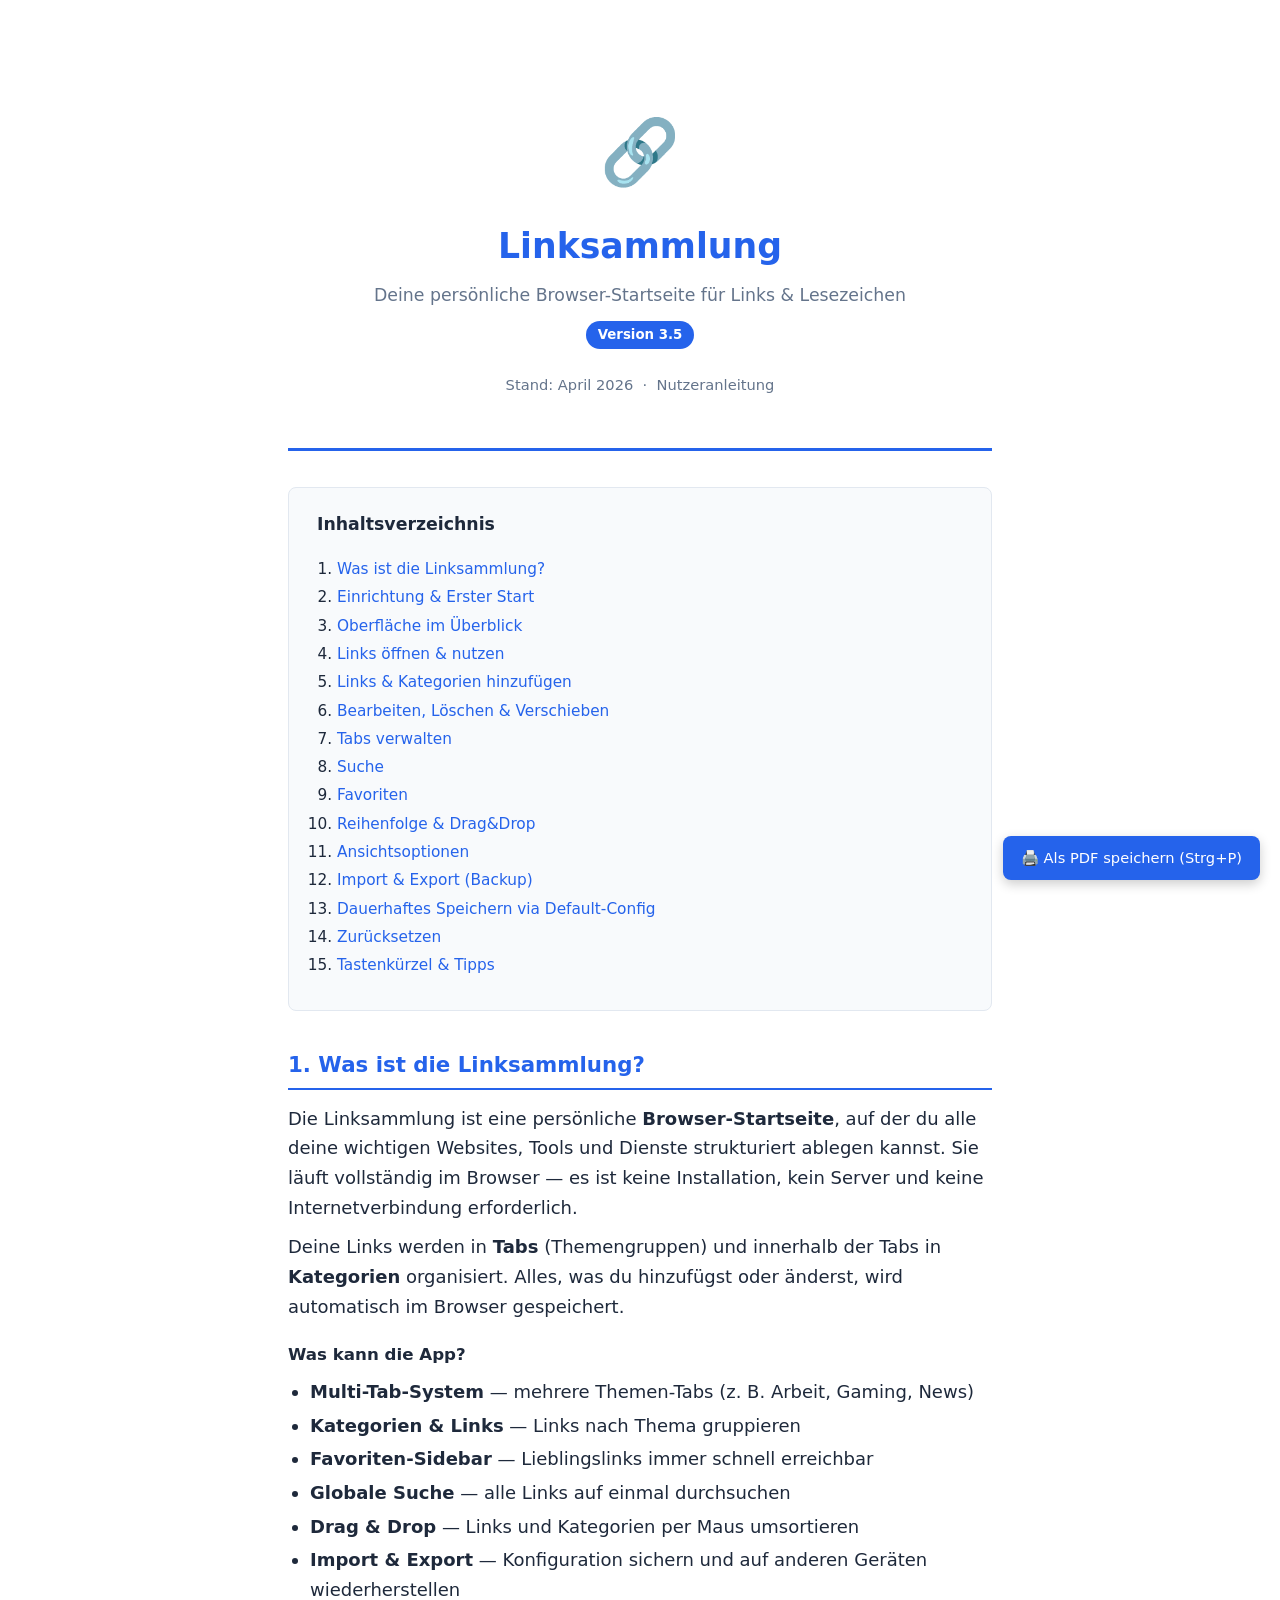
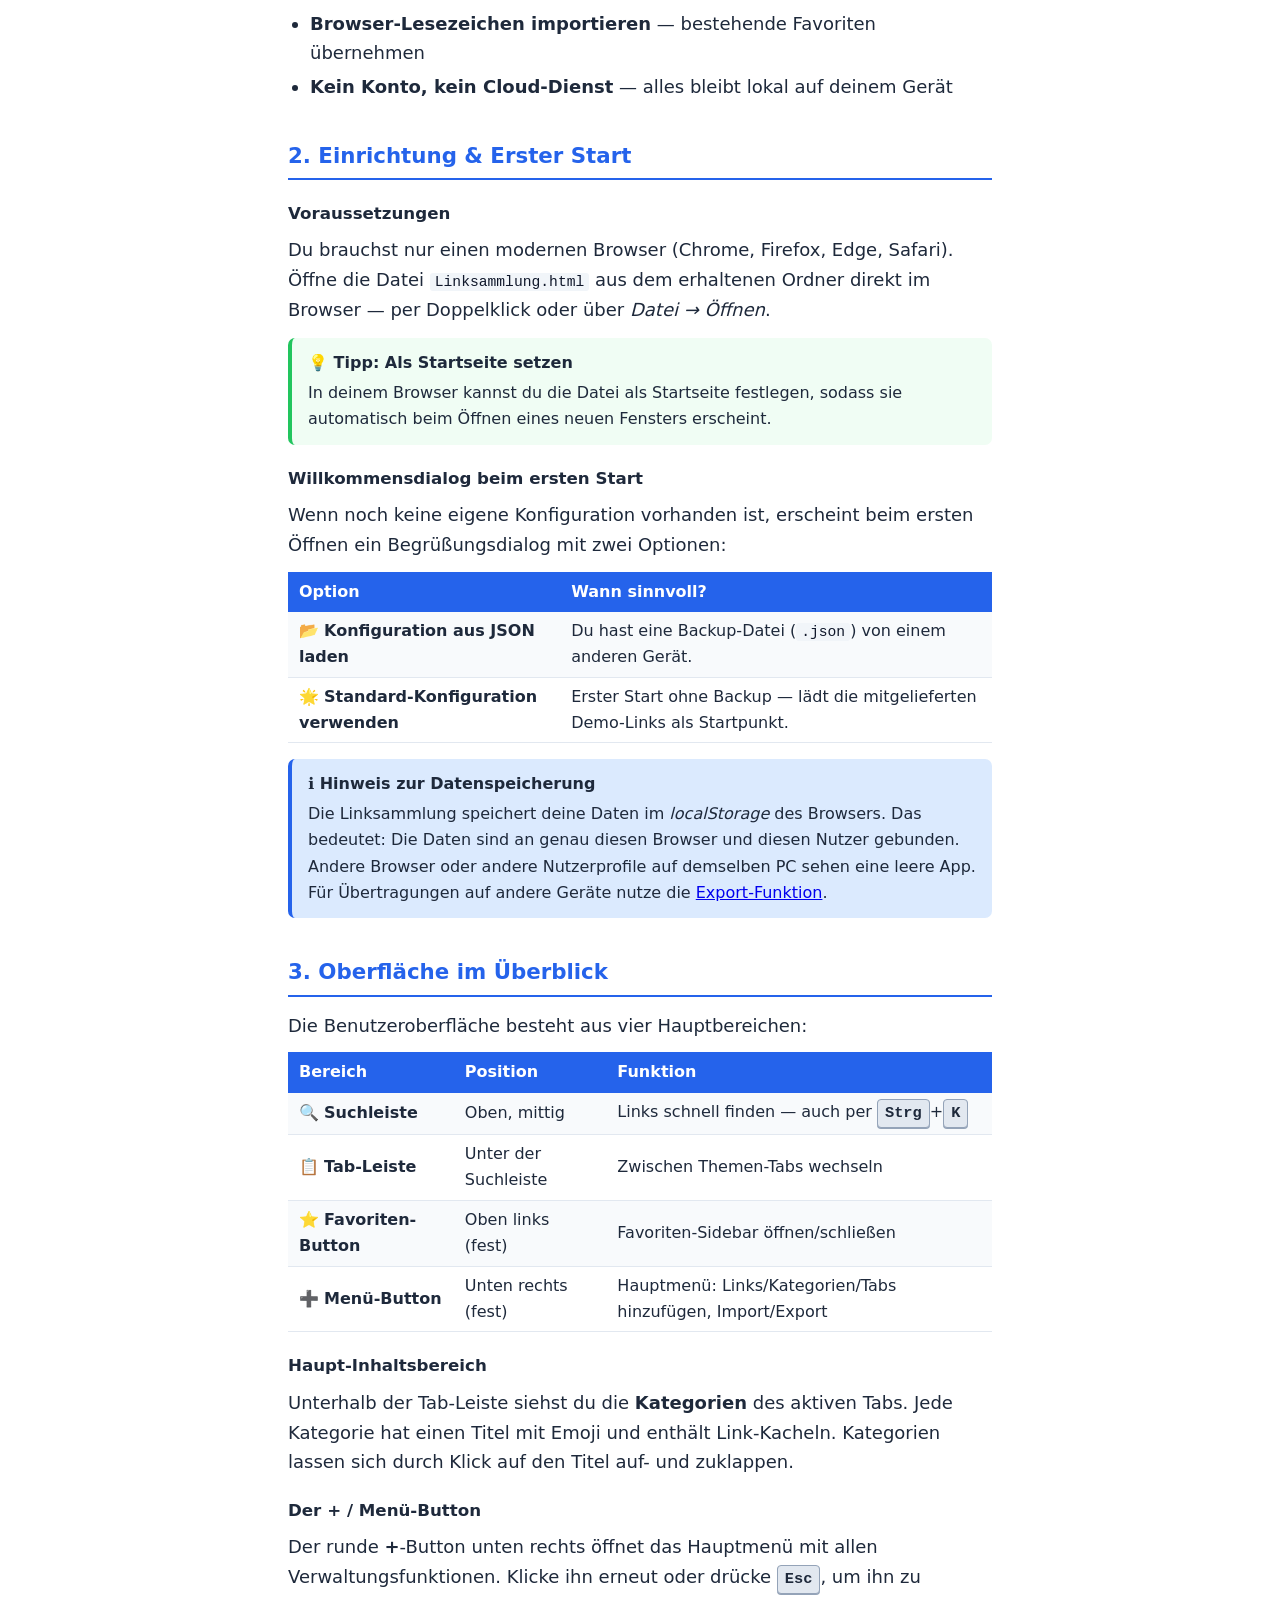
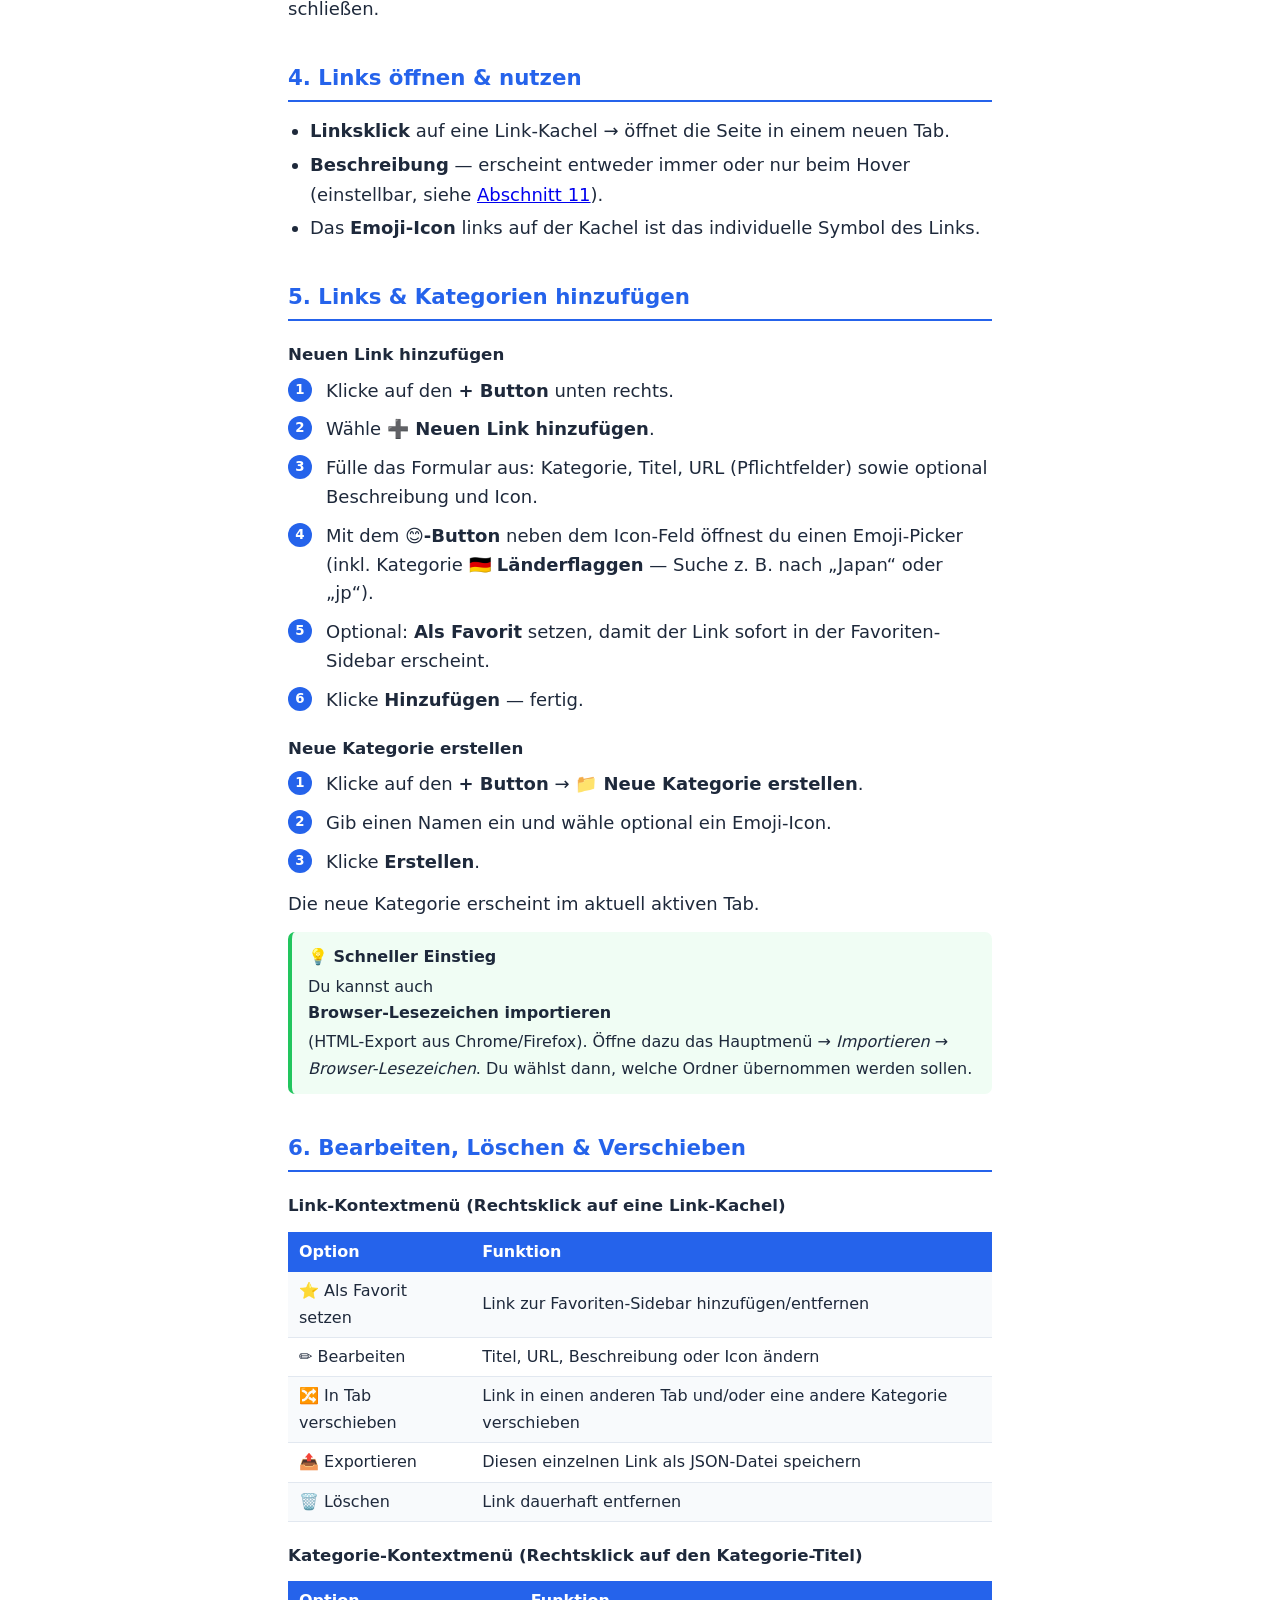
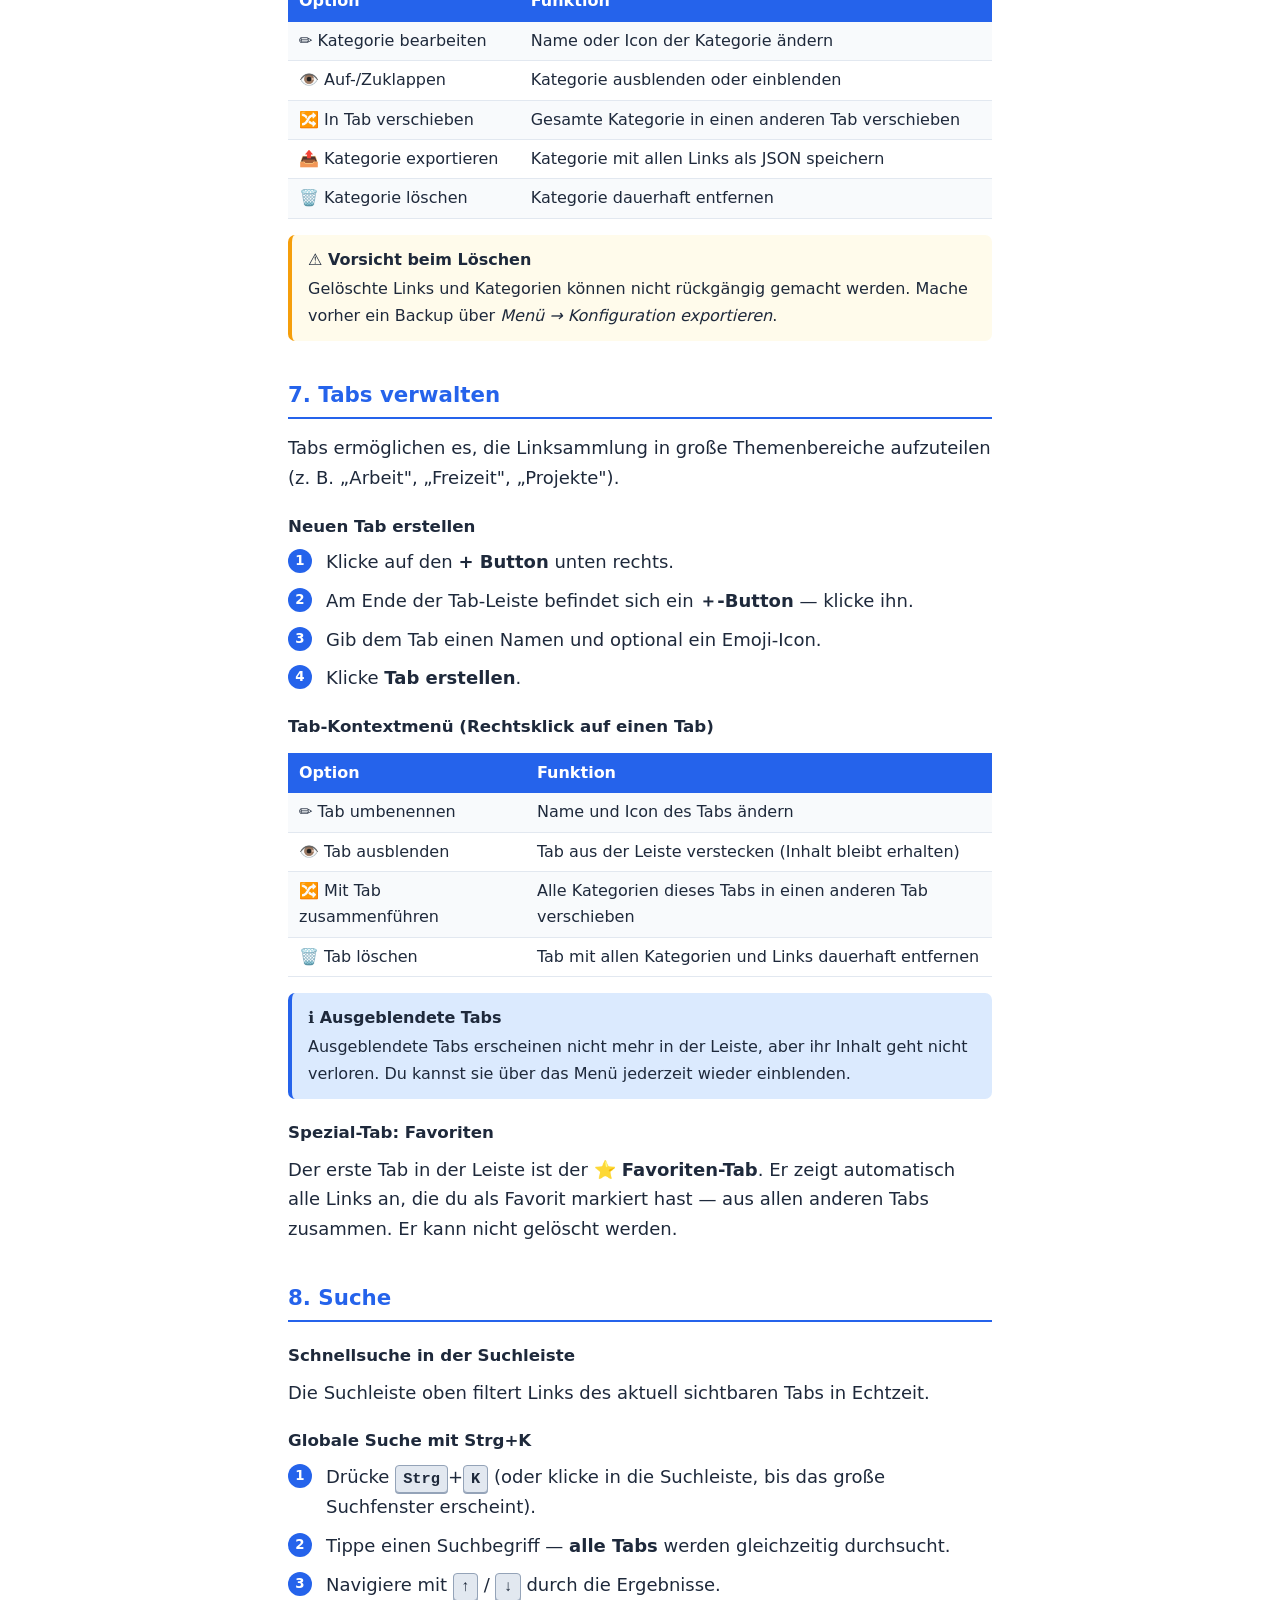
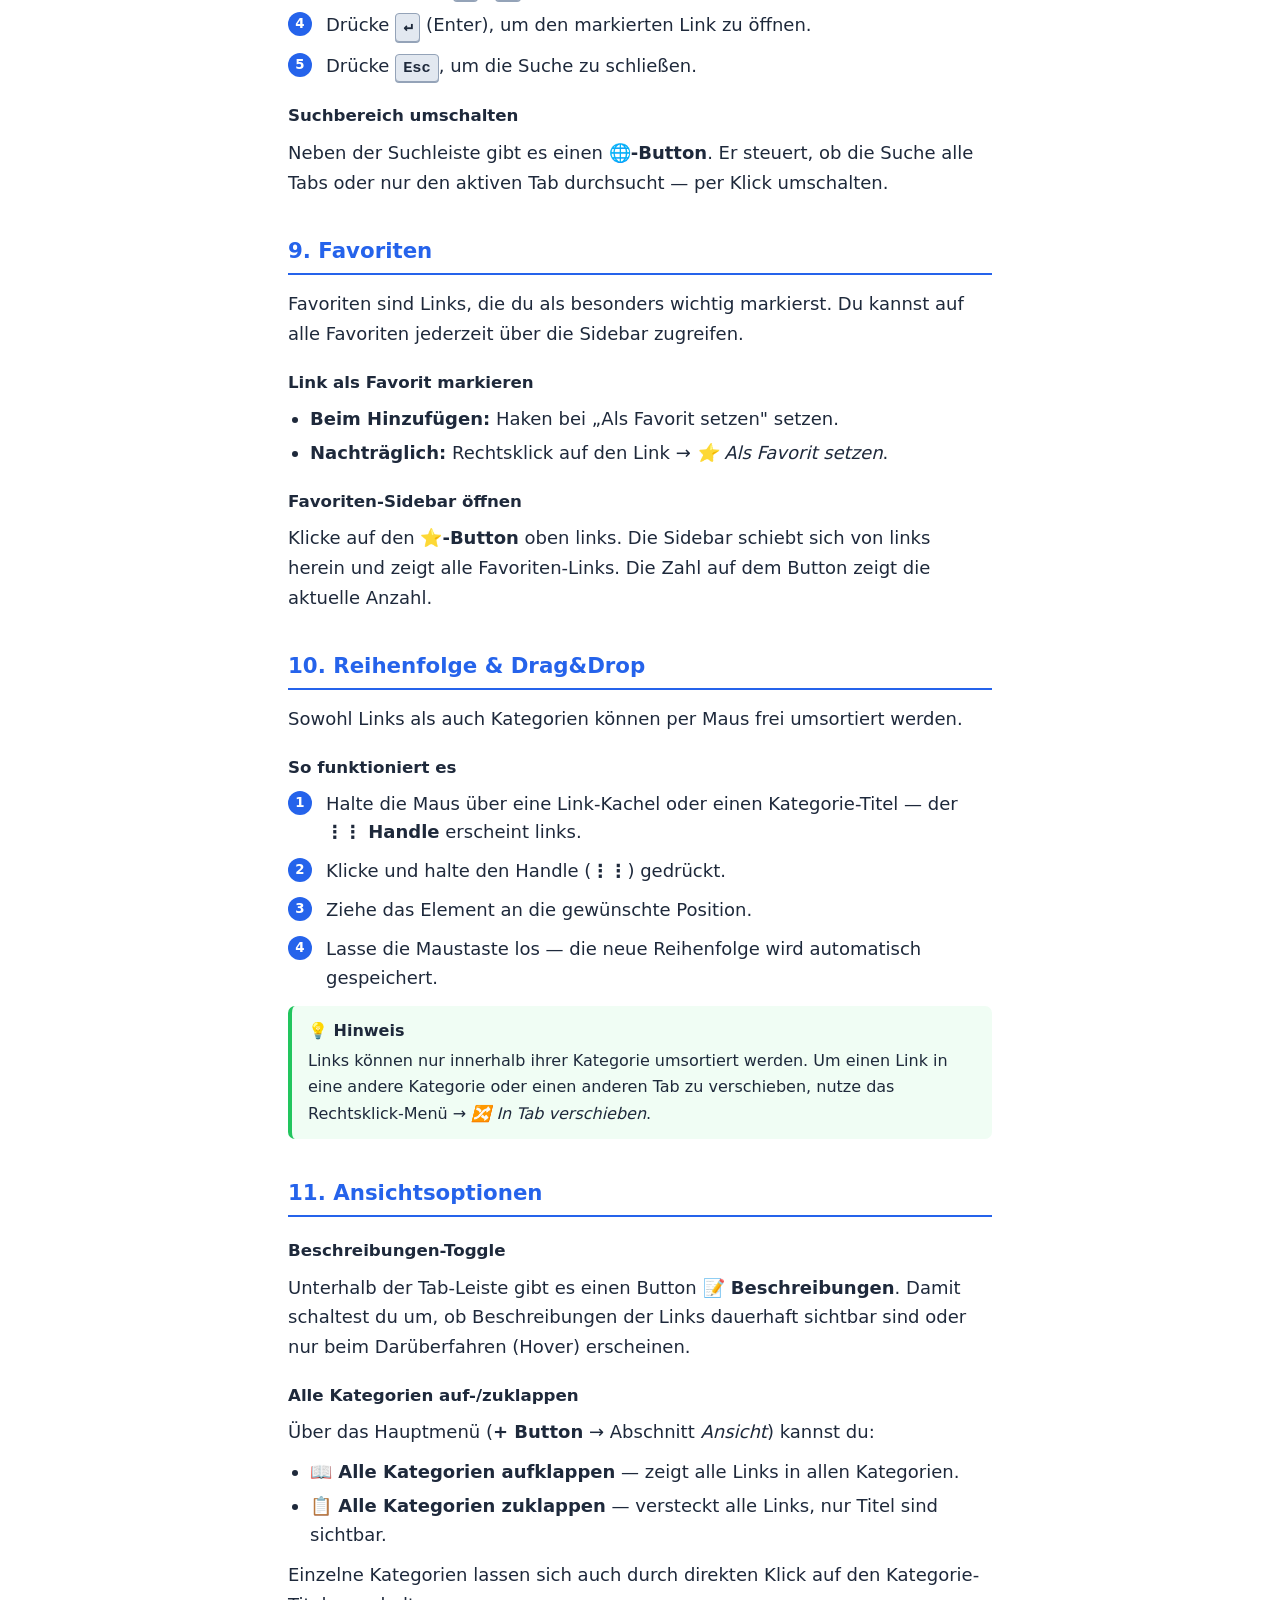
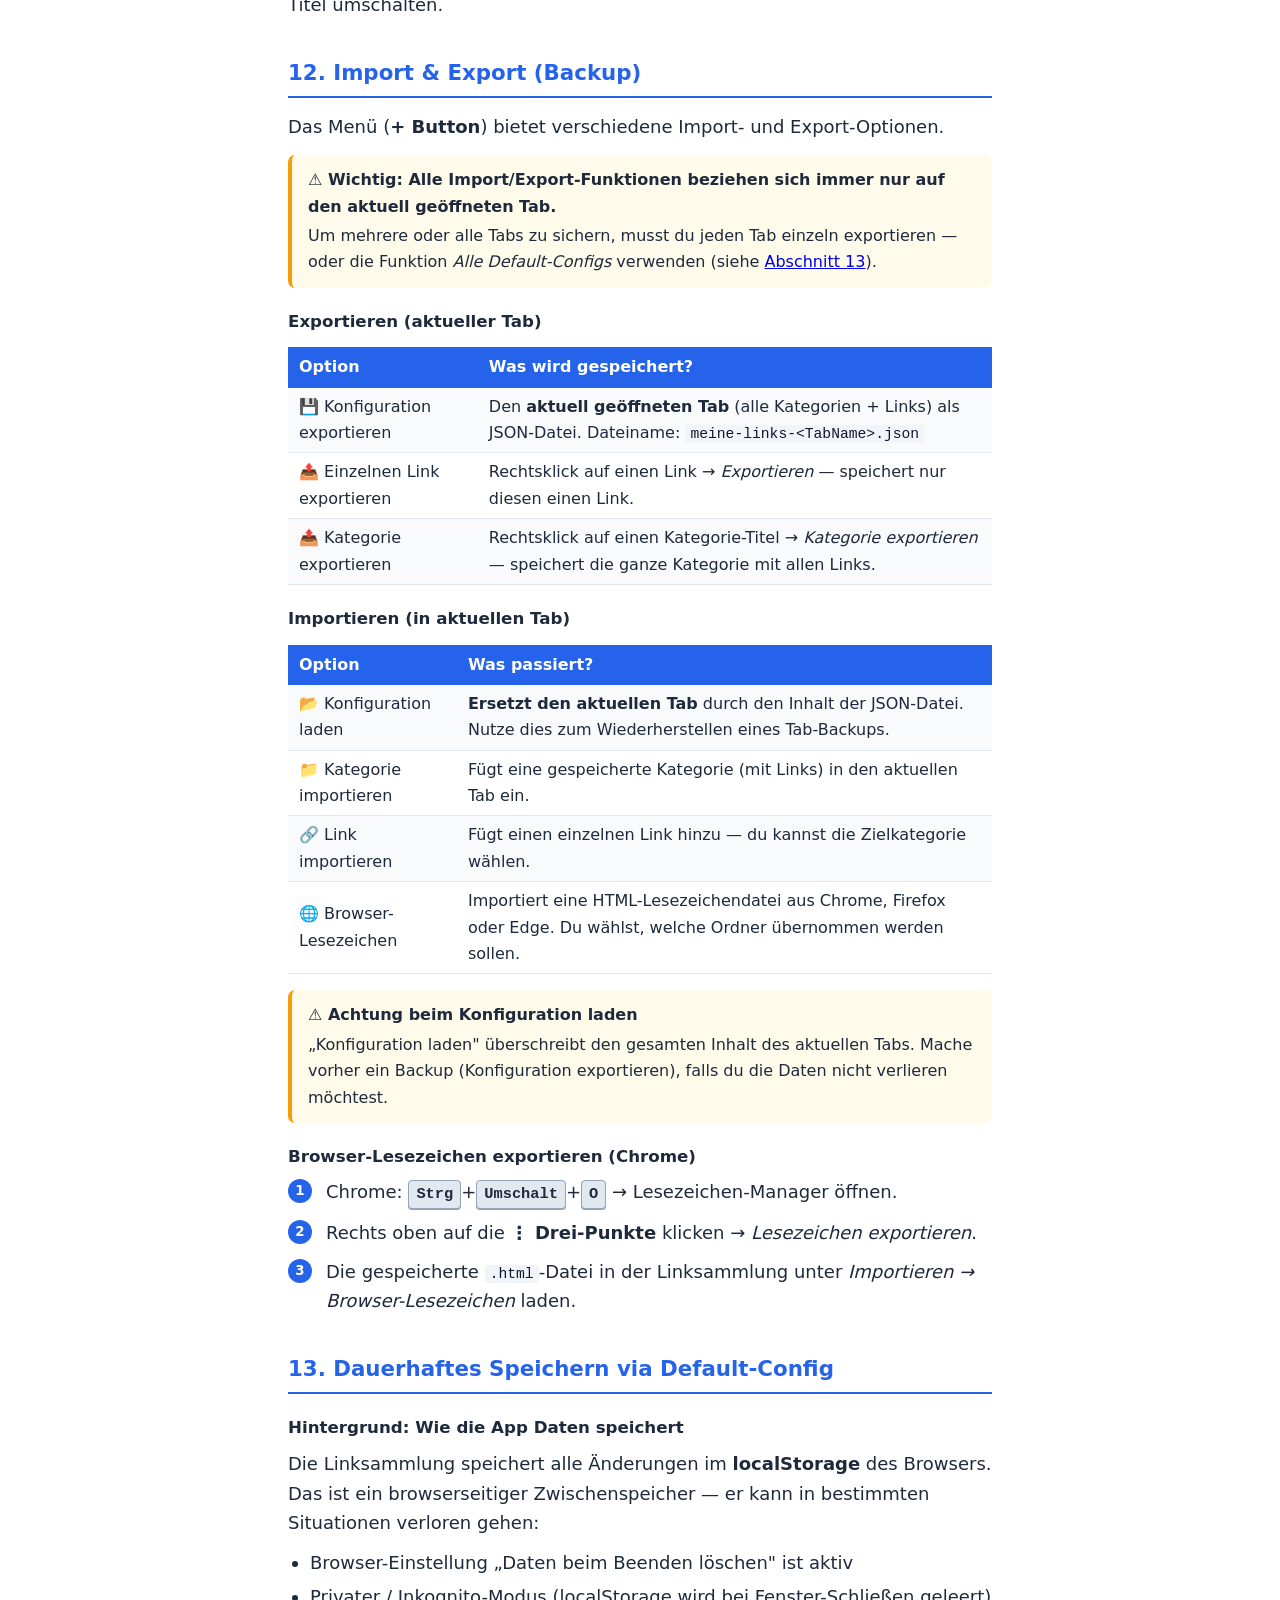
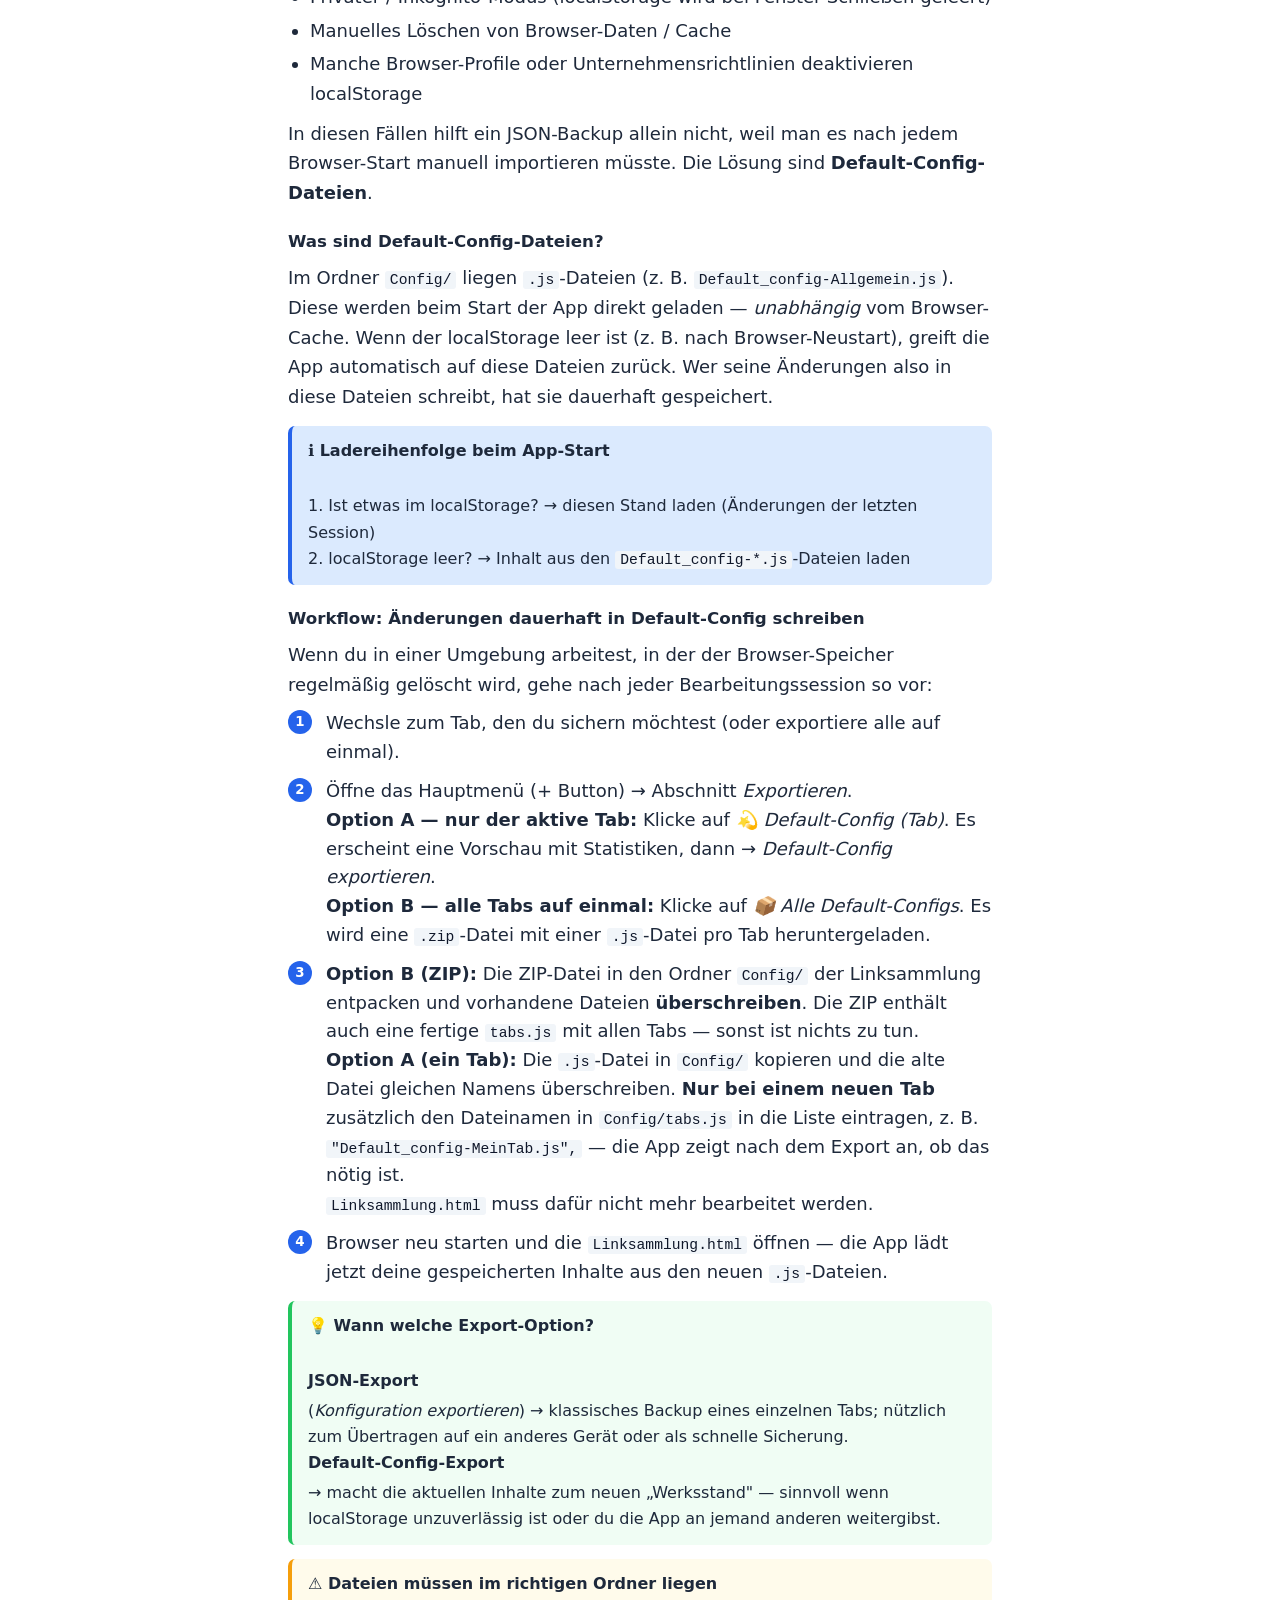
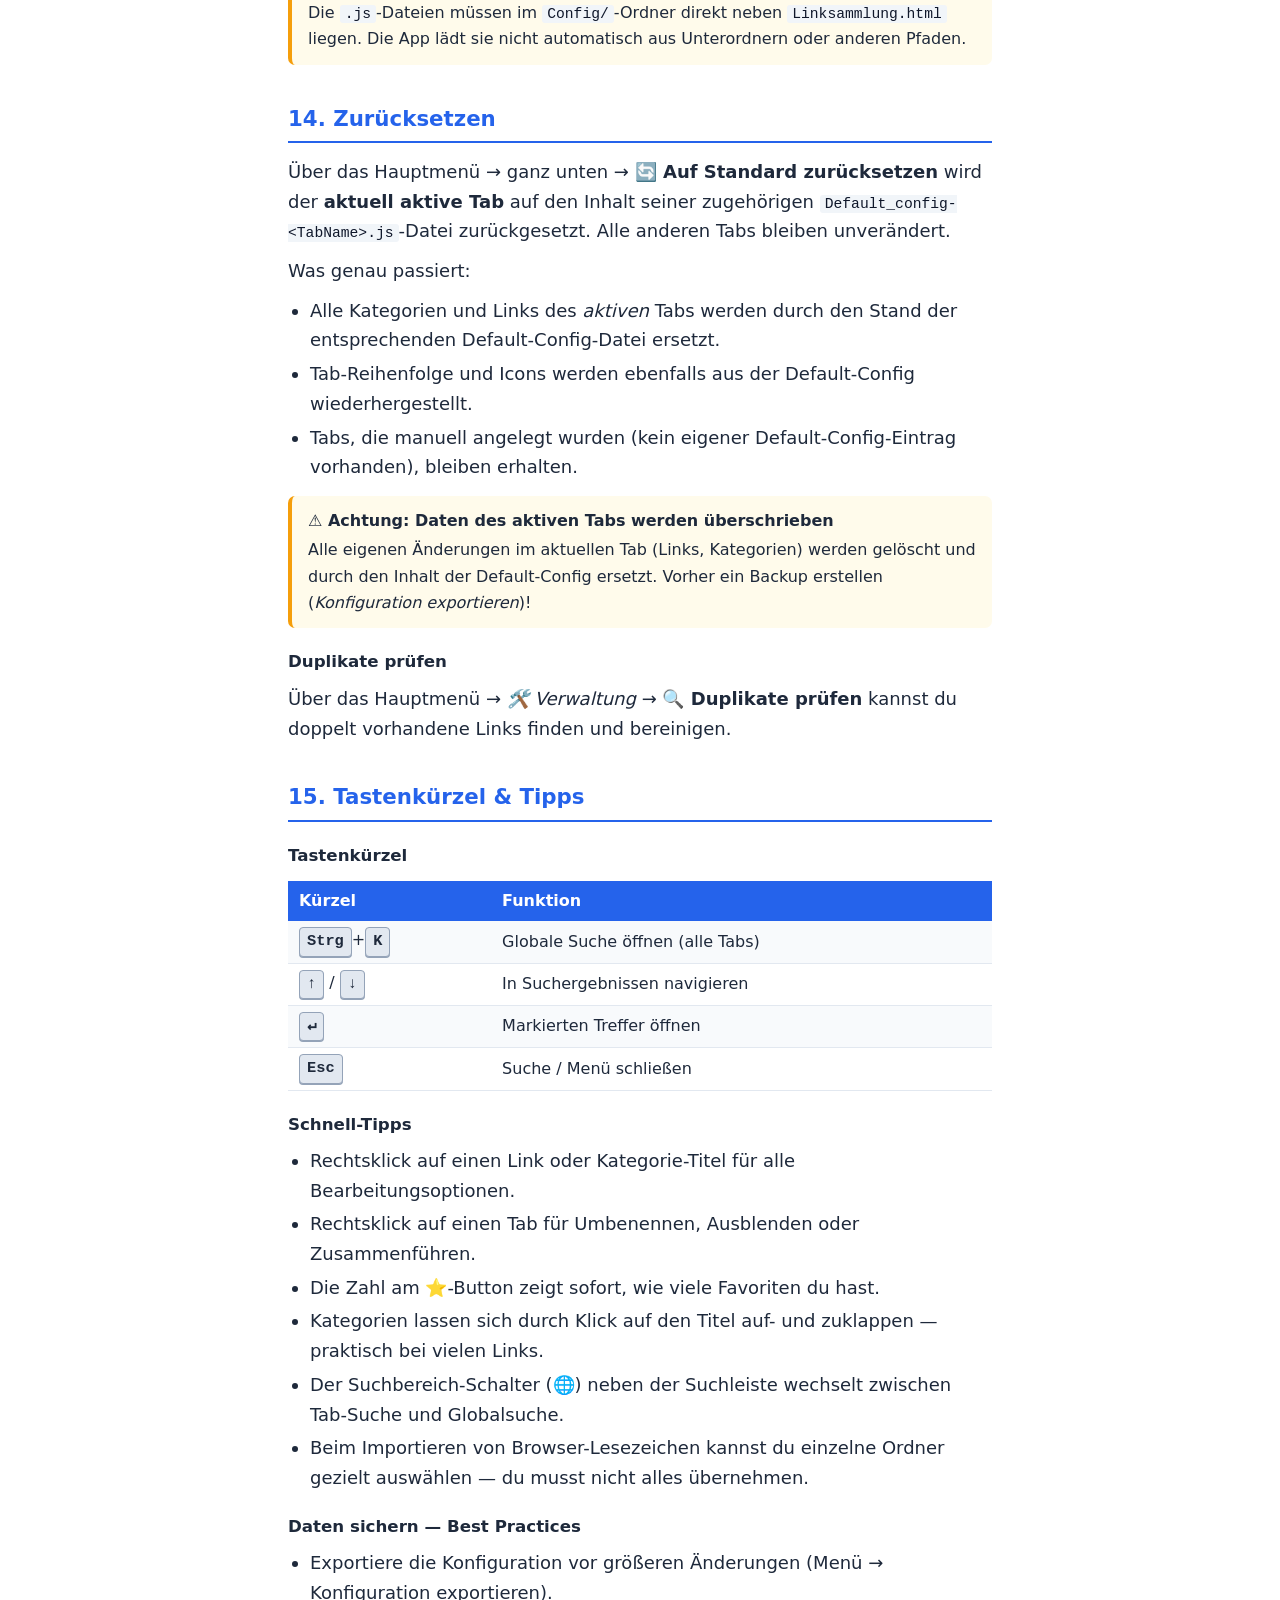
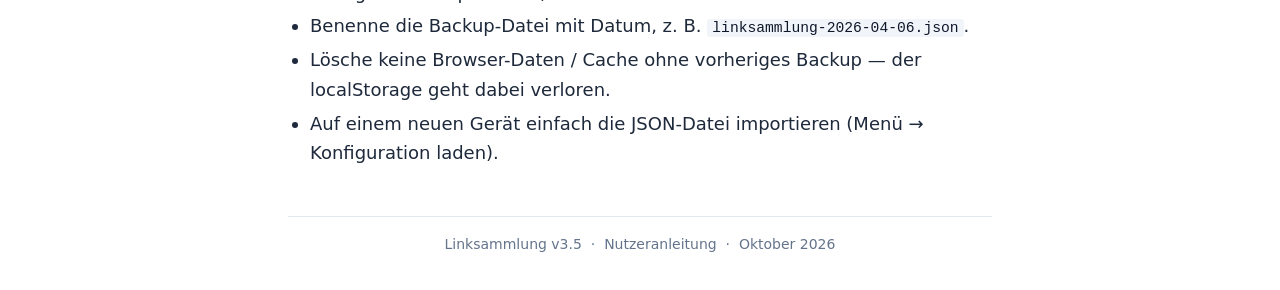
==== Nutzeranleitung.html @ 336f74ec "Neu: Länderflaggen im Emoji-Picker (v3.5) - Neue Emoji-Kategorie "Länderflaggen" (253 Einträge): DE/" ====
<!DOCTYPE html>
<html lang="de">
<head>
    <meta charset="UTF-8">
    <meta name="viewport" content="width=device-width, initial-scale=1.0">
    <title>Linksammlung v3.5 — Nutzeranleitung</title>
    <style>
        /* =============================================
           PRINT + SCREEN STYLES
           ============================================= */
        :root {
            --accent:     #2563eb;
            --accent-lt:  #dbeafe;
            --text:       #1e293b;
            --muted:      #64748b;
            --border:     #e2e8f0;
            --bg-section: #f8fafc;
            --bg-warn:    #fffbeb;
            --border-warn:#fde68a;
            --bg-tip:     #f0fdf4;
            --border-tip: #bbf7d0;
            --bg-code:    #f1f5f9;
        }

        * { box-sizing: border-box; margin: 0; padding: 0; }

        body {
            font-family: "Segoe UI", system-ui, -apple-system, sans-serif;
            font-size: 13.5pt;
            line-height: 1.65;
            color: var(--text);
            background: #fff;
            max-width: 800px;
            margin: 0 auto;
            padding: 40px 48px;
        }

        /* ---- TYPOGRAPHY ---- */
        h1 {
            font-size: 26pt;
            font-weight: 700;
            color: var(--accent);
            margin-bottom: 6px;
        }
        h2 {
            font-size: 16pt;
            font-weight: 700;
            color: var(--accent);
            border-bottom: 2px solid var(--accent);
            padding-bottom: 5px;
            margin-top: 36px;
            margin-bottom: 14px;
            page-break-after: avoid;
        }
        h3 {
            font-size: 12.5pt;
            font-weight: 700;
            color: var(--text);
            margin-top: 20px;
            margin-bottom: 8px;
            page-break-after: avoid;
        }
        p  { margin-bottom: 10px; }
        ul, ol { padding-left: 22px; margin-bottom: 10px; }
        li { margin-bottom: 4px; }

        /* ---- COVER ---- */
        .cover {
            text-align: center;
            padding: 60px 0 50px;
            border-bottom: 3px solid var(--accent);
            margin-bottom: 36px;
        }
        .cover .subtitle {
            font-size: 13pt;
            color: var(--muted);
            margin-top: 6px;
        }
        .cover .version-badge {
            display: inline-block;
            background: var(--accent);
            color: #fff;
            font-size: 10pt;
            font-weight: 600;
            padding: 3px 12px;
            border-radius: 20px;
            margin-top: 12px;
        }

        /* ---- TOC ---- */
        .toc {
            background: var(--bg-section);
            border: 1px solid var(--border);
            border-radius: 8px;
            padding: 22px 28px;
            margin-bottom: 36px;
        }
        .toc h2 {
            border: none;
            margin-top: 0;
            font-size: 13pt;
            color: var(--text);
        }
        .toc ol {
            list-style: decimal;
            padding-left: 20px;
        }
        .toc li { margin-bottom: 3px; font-size: 11.5pt; }
        .toc a  { color: var(--accent); text-decoration: none; }

        /* ---- CALLOUTS ---- */
        .tip, .warning, .info {
            border-radius: 7px;
            padding: 12px 16px;
            margin: 14px 0;
            font-size: 12pt;
        }
        .tip {
            background: var(--bg-tip);
            border-left: 4px solid #22c55e;
        }
        .warning {
            background: var(--bg-warn);
            border-left: 4px solid #f59e0b;
        }
        .info {
            background: var(--accent-lt);
            border-left: 4px solid var(--accent);
        }
        .tip strong, .warning strong, .info strong { display: block; margin-bottom: 3px; }

        /* ---- KEYBOARD SHORTCUT ---- */
        kbd {
            display: inline-block;
            background: #e2e8f0;
            border: 1px solid #94a3b8;
            border-radius: 4px;
            padding: 1px 7px;
            font-family: monospace;
            font-size: 11.5pt;
            font-weight: 600;
            box-shadow: 0 1px 0 #94a3b8;
        }

        /* ---- CODE / INLINE ---- */
        code {
            background: var(--bg-code);
            border-radius: 3px;
            padding: 1px 5px;
            font-family: "Cascadia Code", "Fira Code", "Consolas", monospace;
            font-size: 11pt;
            color: #0f172a;
        }

        /* ---- STEP LIST ---- */
        .steps {
            counter-reset: step;
            list-style: none;
            padding-left: 38px;
            margin-bottom: 12px;
        }
        .steps li {
            counter-increment: step;
            position: relative;
            margin-bottom: 10px;
            line-height: 1.6;
        }
        .steps li::before {
            content: counter(step);
            position: absolute;
            left: -38px;
            top: 1px;
            width: 24px;
            height: 24px;
            background: var(--accent);
            color: #fff;
            font-size: 10pt;
            font-weight: 700;
            border-radius: 50%;
            text-align: center;
            line-height: 24px;
        }

        /* ---- TABLE ---- */
        table {
            width: 100%;
            border-collapse: collapse;
            font-size: 12pt;
            margin: 12px 0 16px;
        }
        th {
            background: var(--accent);
            color: #fff;
            padding: 7px 11px;
            text-align: left;
            font-weight: 600;
        }
        td {
            padding: 6px 11px;
            border-bottom: 1px solid var(--border);
        }
        tr:nth-child(even) td { background: var(--bg-section); }

        /* ---- SECTION SEPARATOR ---- */
        section { margin-bottom: 10px; }

        /* ---- FOOTER ---- */
        .footer {
            margin-top: 48px;
            padding-top: 16px;
            border-top: 1px solid var(--border);
            font-size: 10.5pt;
            color: var(--muted);
            text-align: center;
        }

        /* =============================================
           PRINT OVERRIDES
           ============================================= */
        @media print {
            body { padding: 0; max-width: none; font-size: 11pt; }
            .cover { padding: 40px 0 36px; }
            h2 { margin-top: 24px; }
            a { color: var(--accent) !important; text-decoration: none; }

            /* force page breaks */
            .page-break { page-break-before: always; }
            section { page-break-inside: avoid; }

            /* hide TOC links – printed doc has no hyperlinks */
            .toc a { color: var(--text); }

            @page {
                margin: 2cm 2.2cm 2.2cm 2.2cm;
                @bottom-center {
                    content: "Linksammlung v3.5 — Nutzeranleitung  |  Seite " counter(page);
                    font-size: 9pt;
                    color: #94a3b8;
                }
            }
        }

        @media screen {
            .print-hint {
                position: fixed;
                bottom: 20px;
                right: 20px;
                background: var(--accent);
                color: #fff;
                padding: 10px 18px;
                border-radius: 8px;
                font-size: 11pt;
                box-shadow: 0 4px 12px rgba(0,0,0,0.2);
                cursor: pointer;
            }
        }
        @media print { .print-hint { display: none; } }
    </style>
</head>
<body>

<!-- PRINT HINT (nur im Browser sichtbar) -->
<div class="print-hint" onclick="window.print()">🖨️ Als PDF speichern (Strg+P)</div>

<!-- =============================================
     COVER
     ============================================= -->
<div class="cover">
    <div style="font-size: 48pt; margin-bottom: 12px;">🔗</div>
    <h1>Linksammlung</h1>
    <div class="subtitle">Deine persönliche Browser-Startseite für Links &amp; Lesezeichen</div>
    <div class="version-badge">Version 3.5</div>
    <div style="margin-top: 24px; font-size: 11pt; color: var(--muted);">
        Stand: April 2026 &nbsp;·&nbsp; Nutzeranleitung
    </div>
</div>

<!-- =============================================
     INHALTSVERZEICHNIS
     ============================================= -->
<div class="toc">
    <h2>Inhaltsverzeichnis</h2>
    <ol>
        <li><a href="#einleitung">Was ist die Linksammlung?</a></li>
        <li><a href="#setup">Einrichtung &amp; Erster Start</a></li>
        <li><a href="#oberflaeche">Oberfläche im Überblick</a></li>
        <li><a href="#links">Links öffnen &amp; nutzen</a></li>
        <li><a href="#hinzufuegen">Links &amp; Kategorien hinzufügen</a></li>
        <li><a href="#bearbeiten">Bearbeiten, Löschen &amp; Verschieben</a></li>
        <li><a href="#tabs">Tabs verwalten</a></li>
        <li><a href="#suche">Suche</a></li>
        <li><a href="#favoriten">Favoriten</a></li>
        <li><a href="#sortieren">Reihenfolge &amp; Drag&amp;Drop</a></li>
        <li><a href="#ansicht">Ansichtsoptionen</a></li>
        <li><a href="#import-export">Import &amp; Export (Backup)</a></li>
        <li><a href="#defaultconfig">Dauerhaftes Speichern via Default-Config</a></li>
        <li><a href="#reset">Zurücksetzen</a></li>
        <li><a href="#tipps">Tastenkürzel &amp; Tipps</a></li>

    </ol>
</div>

<!-- =============================================
     1. EINLEITUNG
     ============================================= -->
<section id="einleitung">
<h2>1. Was ist die Linksammlung?</h2>
<p>
    Die Linksammlung ist eine persönliche <strong>Browser-Startseite</strong>, auf der du alle
    deine wichtigen Websites, Tools und Dienste strukturiert ablegen kannst.
    Sie läuft vollständig im Browser — es ist keine Installation,
    kein Server und keine Internetverbindung erforderlich.
</p>
<p>
    Deine Links werden in <strong>Tabs</strong> (Themengruppen) und innerhalb der Tabs in
    <strong>Kategorien</strong> organisiert. Alles, was du hinzufügst oder änderst,
    wird automatisch im Browser gespeichert.
</p>

<h3>Was kann die App?</h3>
<ul>
    <li><strong>Multi-Tab-System</strong> — mehrere Themen-Tabs (z.&nbsp;B. Arbeit, Gaming, News)</li>
    <li><strong>Kategorien &amp; Links</strong> — Links nach Thema gruppieren</li>
    <li><strong>Favoriten-Sidebar</strong> — Lieblingslinks immer schnell erreichbar</li>
    <li><strong>Globale Suche</strong> — alle Links auf einmal durchsuchen</li>
    <li><strong>Drag &amp; Drop</strong> — Links und Kategorien per Maus umsortieren</li>
    <li><strong>Import &amp; Export</strong> — Konfiguration sichern und auf anderen Geräten wiederherstellen</li>
    <li><strong>Browser-Lesezeichen importieren</strong> — bestehende Favoriten übernehmen</li>
    <li><strong>Kein Konto, kein Cloud-Dienst</strong> — alles bleibt lokal auf deinem Gerät</li>
</ul>
</section>

<!-- =============================================
     2. EINRICHTUNG
     ============================================= -->
<section id="setup" class="page-break">
<h2>2. Einrichtung &amp; Erster Start</h2>

<h3>Voraussetzungen</h3>
<p>Du brauchst nur einen modernen Browser (Chrome, Firefox, Edge, Safari).
   Öffne die Datei <code>Linksammlung.html</code> aus dem erhaltenen Ordner
   direkt im Browser — per Doppelklick oder über <em>Datei → Öffnen</em>.</p>

<div class="tip">
    <strong>💡 Tipp: Als Startseite setzen</strong>
    In deinem Browser kannst du die Datei als Startseite festlegen, sodass sie
    automatisch beim Öffnen eines neuen Fensters erscheint.
</div>

<h3>Willkommensdialog beim ersten Start</h3>
<p>Wenn noch keine eigene Konfiguration vorhanden ist, erscheint beim ersten
   Öffnen ein Begrüßungsdialog mit zwei Optionen:</p>

<table>
    <tr>
        <th>Option</th>
        <th>Wann sinnvoll?</th>
    </tr>
    <tr>
        <td>📂 <strong>Konfiguration aus JSON laden</strong></td>
        <td>Du hast eine Backup-Datei (<code>.json</code>) von einem anderen Gerät.</td>
    </tr>
    <tr>
        <td>🌟 <strong>Standard-Konfiguration verwenden</strong></td>
        <td>Erster Start ohne Backup — lädt die mitgelieferten Demo-Links als Startpunkt.</td>
    </tr>
</table>

<div class="info">
    <strong>ℹ️ Hinweis zur Datenspeicherung</strong>
    Die Linksammlung speichert deine Daten im <em>localStorage</em> des Browsers.
    Das bedeutet: Die Daten sind an genau diesen Browser und diesen Nutzer gebunden.
    Andere Browser oder andere Nutzerprofile auf demselben PC sehen eine leere App.
    Für Übertragungen auf andere Geräte nutze die <a href="#import-export">Export-Funktion</a>.
</div>
</section>

<!-- =============================================
     3. OBERFLÄCHE
     ============================================= -->
<section id="oberflaeche" class="page-break">
<h2>3. Oberfläche im Überblick</h2>

<p>Die Benutzeroberfläche besteht aus vier Hauptbereichen:</p>

<table>
    <tr>
        <th>Bereich</th>
        <th>Position</th>
        <th>Funktion</th>
    </tr>
    <tr>
        <td>🔍 <strong>Suchleiste</strong></td>
        <td>Oben, mittig</td>
        <td>Links schnell finden — auch per <kbd>Strg</kbd>+<kbd>K</kbd></td>
    </tr>
    <tr>
        <td>📋 <strong>Tab-Leiste</strong></td>
        <td>Unter der Suchleiste</td>
        <td>Zwischen Themen-Tabs wechseln</td>
    </tr>
    <tr>
        <td>⭐ <strong>Favoriten-Button</strong></td>
        <td>Oben links (fest)</td>
        <td>Favoriten-Sidebar öffnen/schließen</td>
    </tr>
    <tr>
        <td>➕ <strong>Menü-Button</strong></td>
        <td>Unten rechts (fest)</td>
        <td>Hauptmenü: Links/Kategorien/Tabs hinzufügen, Import/Export</td>
    </tr>
</table>

<h3>Haupt-Inhaltsbereich</h3>
<p>Unterhalb der Tab-Leiste siehst du die <strong>Kategorien</strong> des aktiven Tabs.
   Jede Kategorie hat einen Titel mit Emoji und enthält Link-Kacheln.
   Kategorien lassen sich durch Klick auf den Titel auf- und zuklappen.</p>

<h3>Der + / Menü-Button</h3>
<p>Der runde <strong>+</strong>-Button unten rechts öffnet das Hauptmenü mit allen
   Verwaltungsfunktionen. Klicke ihn erneut oder drücke <kbd>Esc</kbd>, um ihn zu schließen.</p>
</section>

<!-- =============================================
     4. LINKS ÖFFNEN
     ============================================= -->
<section id="links">
<h2>4. Links öffnen &amp; nutzen</h2>

<ul>
    <li><strong>Linksklick</strong> auf eine Link-Kachel → öffnet die Seite in einem neuen Tab.</li>
    <li><strong>Beschreibung</strong> — erscheint entweder immer oder nur beim Hover (einstellbar, siehe <a href="#ansicht">Abschnitt 11</a>).</li>
    <li>Das <strong>Emoji-Icon</strong> links auf der Kachel ist das individuelle Symbol des Links.</li>
</ul>
</section>

<!-- =============================================
     5. HINZUFÜGEN
     ============================================= -->
<section id="hinzufuegen" class="page-break">
<h2>5. Links &amp; Kategorien hinzufügen</h2>

<h3>Neuen Link hinzufügen</h3>
<ol class="steps">
    <li>Klicke auf den <strong>+ Button</strong> unten rechts.</li>
    <li>Wähle <strong>➕ Neuen Link hinzufügen</strong>.</li>
    <li>Fülle das Formular aus: Kategorie, Titel, URL (Pflichtfelder) sowie optional Beschreibung und Icon.</li>
    <li>Mit dem <strong>😊-Button</strong> neben dem Icon-Feld öffnest du einen Emoji-Picker
        (inkl. Kategorie <strong>🇩🇪 Länderflaggen</strong> — Suche z.&nbsp;B. nach „Japan“ oder „jp“).</li>
    <li>Optional: <strong>Als Favorit</strong> setzen, damit der Link sofort in der Favoriten-Sidebar erscheint.</li>
    <li>Klicke <strong>Hinzufügen</strong> — fertig.</li>
</ol>

<h3>Neue Kategorie erstellen</h3>
<ol class="steps">
    <li>Klicke auf den <strong>+ Button</strong> → <strong>📁 Neue Kategorie erstellen</strong>.</li>
    <li>Gib einen Namen ein und wähle optional ein Emoji-Icon.</li>
    <li>Klicke <strong>Erstellen</strong>.</li>
</ol>
<p>Die neue Kategorie erscheint im aktuell aktiven Tab.</p>

<div class="tip">
    <strong>💡 Schneller Einstieg</strong>
    Du kannst auch <strong>Browser-Lesezeichen importieren</strong> (HTML-Export aus Chrome/Firefox).
    Öffne dazu das Hauptmenü → <em>Importieren</em> → <em>Browser-Lesezeichen</em>.
    Du wählst dann, welche Ordner übernommen werden sollen.
</div>
</section>

<!-- =============================================
     6. BEARBEITEN / LÖSCHEN / VERSCHIEBEN
     ============================================= -->
<section id="bearbeiten">
<h2>6. Bearbeiten, Löschen &amp; Verschieben</h2>

<h3>Link-Kontextmenü (Rechtsklick auf eine Link-Kachel)</h3>
<table>
    <tr><th>Option</th><th>Funktion</th></tr>
    <tr><td>⭐ Als Favorit setzen</td><td>Link zur Favoriten-Sidebar hinzufügen/entfernen</td></tr>
    <tr><td>✏️ Bearbeiten</td><td>Titel, URL, Beschreibung oder Icon ändern</td></tr>
    <tr><td>🔀 In Tab verschieben</td><td>Link in einen anderen Tab und/oder eine andere Kategorie verschieben</td></tr>
    <tr><td>📤 Exportieren</td><td>Diesen einzelnen Link als JSON-Datei speichern</td></tr>
    <tr><td>🗑️ Löschen</td><td>Link dauerhaft entfernen</td></tr>
</table>

<h3>Kategorie-Kontextmenü (Rechtsklick auf den Kategorie-Titel)</h3>
<table>
    <tr><th>Option</th><th>Funktion</th></tr>
    <tr><td>✏️ Kategorie bearbeiten</td><td>Name oder Icon der Kategorie ändern</td></tr>
    <tr><td>👁️ Auf-/Zuklappen</td><td>Kategorie ausblenden oder einblenden</td></tr>
    <tr><td>🔀 In Tab verschieben</td><td>Gesamte Kategorie in einen anderen Tab verschieben</td></tr>
    <tr><td>📤 Kategorie exportieren</td><td>Kategorie mit allen Links als JSON speichern</td></tr>
    <tr><td>🗑️ Kategorie löschen</td><td>Kategorie dauerhaft entfernen</td></tr>
</table>

<div class="warning">
    <strong>⚠️ Vorsicht beim Löschen</strong>
    Gelöschte Links und Kategorien können nicht rückgängig gemacht werden.
    Mache vorher ein Backup über <em>Menü → Konfiguration exportieren</em>.
</div>
</section>

<!-- =============================================
     7. TABS
     ============================================= -->
<section id="tabs" class="page-break">
<h2>7. Tabs verwalten</h2>

<p>Tabs ermöglichen es, die Linksammlung in große Themenbereiche aufzuteilen
   (z.&nbsp;B. „Arbeit", „Freizeit", „Projekte").</p>

<h3>Neuen Tab erstellen</h3>
<ol class="steps">
    <li>Klicke auf den <strong>+ Button</strong> unten rechts.</li>
    <li>Am Ende der Tab-Leiste befindet sich ein <strong>＋-Button</strong> — klicke ihn.</li>
    <li>Gib dem Tab einen Namen und optional ein Emoji-Icon.</li>
    <li>Klicke <strong>Tab erstellen</strong>.</li>
</ol>

<h3>Tab-Kontextmenü (Rechtsklick auf einen Tab)</h3>
<table>
    <tr><th>Option</th><th>Funktion</th></tr>
    <tr><td>✏️ Tab umbenennen</td><td>Name und Icon des Tabs ändern</td></tr>
    <tr><td>👁️ Tab ausblenden</td><td>Tab aus der Leiste verstecken (Inhalt bleibt erhalten)</td></tr>
    <tr><td>🔀 Mit Tab zusammenführen</td><td>Alle Kategorien dieses Tabs in einen anderen Tab verschieben</td></tr>
    <tr><td>🗑️ Tab löschen</td><td>Tab mit allen Kategorien und Links dauerhaft entfernen</td></tr>
</table>

<div class="info">
    <strong>ℹ️ Ausgeblendete Tabs</strong>
    Ausgeblendete Tabs erscheinen nicht mehr in der Leiste, aber ihr Inhalt geht
    nicht verloren. Du kannst sie über das Menü jederzeit wieder einblenden.
</div>

<h3>Spezial-Tab: Favoriten</h3>
<p>Der erste Tab in der Leiste ist der <strong>⭐ Favoriten-Tab</strong>. Er zeigt automatisch
   alle Links an, die du als Favorit markiert hast — aus allen anderen Tabs zusammen.
   Er kann nicht gelöscht werden.</p>
</section>

<!-- =============================================
     8. SUCHE
     ============================================= -->
<section id="suche">
<h2>8. Suche</h2>

<h3>Schnellsuche in der Suchleiste</h3>
<p>Die Suchleiste oben filtert Links des aktuell sichtbaren Tabs in Echtzeit.</p>

<h3>Globale Suche mit Strg+K</h3>
<ol class="steps">
    <li>Drücke <kbd>Strg</kbd>+<kbd>K</kbd> (oder klicke in die Suchleiste, bis das große Suchfenster erscheint).</li>
    <li>Tippe einen Suchbegriff — <strong>alle Tabs</strong> werden gleichzeitig durchsucht.</li>
    <li>Navigiere mit <kbd>↑</kbd> / <kbd>↓</kbd> durch die Ergebnisse.</li>
    <li>Drücke <kbd>↵</kbd> (Enter), um den markierten Link zu öffnen.</li>
    <li>Drücke <kbd>Esc</kbd>, um die Suche zu schließen.</li>
</ol>

<h3>Suchbereich umschalten</h3>
<p>Neben der Suchleiste gibt es einen <strong>🌐-Button</strong>. Er steuert, ob die
   Suche alle Tabs oder nur den aktiven Tab durchsucht — per Klick umschalten.</p>
</section>

<!-- =============================================
     9. FAVORITEN
     ============================================= -->
<section id="favoriten">
<h2>9. Favoriten</h2>

<p>Favoriten sind Links, die du als besonders wichtig markierst. Du kannst
   auf alle Favoriten jederzeit über die Sidebar zugreifen.</p>

<h3>Link als Favorit markieren</h3>
<ul>
    <li><strong>Beim Hinzufügen:</strong> Haken bei „Als Favorit setzen" setzen.</li>
    <li><strong>Nachträglich:</strong> Rechtsklick auf den Link → <em>⭐ Als Favorit setzen</em>.</li>
</ul>

<h3>Favoriten-Sidebar öffnen</h3>
<p>Klicke auf den <strong>⭐-Button</strong> oben links. Die Sidebar schiebt sich von links herein
   und zeigt alle Favoriten-Links. Die Zahl auf dem Button zeigt die aktuelle Anzahl.</p>
</section>

<!-- =============================================
     10. SORTIEREN / DRAG & DROP
     ============================================= -->
<section id="sortieren" class="page-break">
<h2>10. Reihenfolge &amp; Drag&amp;Drop</h2>

<p>Sowohl Links als auch Kategorien können per Maus frei umsortiert werden.</p>

<h3>So funktioniert es</h3>
<ol class="steps">
    <li>Halte die Maus über eine Link-Kachel oder einen Kategorie-Titel — der <strong>⋮⋮ Handle</strong> erscheint links.</li>
    <li>Klicke und halte den Handle (<strong>⋮⋮</strong>) gedrückt.</li>
    <li>Ziehe das Element an die gewünschte Position.</li>
    <li>Lasse die Maustaste los — die neue Reihenfolge wird automatisch gespeichert.</li>
</ol>

<div class="tip">
    <strong>💡 Hinweis</strong>
    Links können nur innerhalb ihrer Kategorie umsortiert werden.
    Um einen Link in eine andere Kategorie oder einen anderen Tab zu verschieben,
    nutze das Rechtsklick-Menü → <em>🔀 In Tab verschieben</em>.
</div>
</section>

<!-- =============================================
     11. ANSICHTSOPTIONEN
     ============================================= -->
<section id="ansicht">
<h2>11. Ansichtsoptionen</h2>

<h3>Beschreibungen-Toggle</h3>
<p>Unterhalb der Tab-Leiste gibt es einen Button <strong>📝 Beschreibungen</strong>. Damit schaltest du um, ob Beschreibungen
   der Links dauerhaft sichtbar sind oder nur beim Darüberfahren (Hover)
   erscheinen.</p>

<h3>Alle Kategorien auf-/zuklappen</h3>
<p>Über das Hauptmenü (<strong>+ Button</strong> → Abschnitt <em>Ansicht</em>) kannst du:</p>
<ul>
    <li><strong>📖 Alle Kategorien aufklappen</strong> — zeigt alle Links in allen Kategorien.</li>
    <li><strong>📋 Alle Kategorien zuklappen</strong> — versteckt alle Links, nur Titel sind sichtbar.</li>
</ul>
<p>Einzelne Kategorien lassen sich auch durch direkten Klick auf den Kategorie-Titel umschalten.</p>
</section>

<!-- =============================================
     12. IMPORT & EXPORT
     ============================================= -->
<section id="import-export" class="page-break">
<h2>12. Import &amp; Export (Backup)</h2>

<p>Das Menü (<strong>+ Button</strong>) bietet verschiedene Import- und Export-Optionen.</p>

<div class="warning">
    <strong>⚠️ Wichtig: Alle Import/Export-Funktionen beziehen sich immer nur auf den aktuell geöffneten Tab.</strong>
    Um mehrere oder alle Tabs zu sichern, musst du jeden Tab einzeln exportieren — oder die
    Funktion <em>Alle Default-Configs</em> verwenden (siehe <a href="#defaultconfig">Abschnitt 13</a>).
</div>

<h3>Exportieren (aktueller Tab)</h3>
<table>
    <tr><th>Option</th><th>Was wird gespeichert?</th></tr>
    <tr>
        <td>💾 Konfiguration exportieren</td>
        <td>Den <strong>aktuell geöffneten Tab</strong> (alle Kategorien + Links) als JSON-Datei.
            Dateiname: <code>meine-links-&lt;TabName&gt;.json</code></td>
    </tr>
    <tr>
        <td>📤 Einzelnen Link exportieren</td>
        <td>Rechtsklick auf einen Link → <em>Exportieren</em> — speichert nur diesen einen Link.</td>
    </tr>
    <tr>
        <td>📤 Kategorie exportieren</td>
        <td>Rechtsklick auf einen Kategorie-Titel → <em>Kategorie exportieren</em> — speichert die ganze Kategorie mit allen Links.</td>
    </tr>
</table>

<h3>Importieren (in aktuellen Tab)</h3>
<table>
    <tr><th>Option</th><th>Was passiert?</th></tr>
    <tr>
        <td>📂 Konfiguration laden</td>
        <td><strong>Ersetzt den aktuellen Tab</strong> durch den Inhalt der JSON-Datei.
            Nutze dies zum Wiederherstellen eines Tab-Backups.</td>
    </tr>
    <tr>
        <td>📁 Kategorie importieren</td>
        <td>Fügt eine gespeicherte Kategorie (mit Links) in den aktuellen Tab ein.</td>
    </tr>
    <tr>
        <td>🔗 Link importieren</td>
        <td>Fügt einen einzelnen Link hinzu — du kannst die Zielkategorie wählen.</td>
    </tr>
    <tr>
        <td>🌐 Browser-Lesezeichen</td>
        <td>Importiert eine HTML-Lesezeichendatei aus Chrome, Firefox oder Edge.
            Du wählst, welche Ordner übernommen werden sollen.</td>
    </tr>
</table>

<div class="warning">
    <strong>⚠️ Achtung beim Konfiguration laden</strong>
    „Konfiguration laden" überschreibt den gesamten Inhalt des aktuellen Tabs.
    Mache vorher ein Backup (Konfiguration exportieren), falls du die Daten nicht verlieren möchtest.
</div>

<h3>Browser-Lesezeichen exportieren (Chrome)</h3>
<ol class="steps">
    <li>Chrome: <kbd>Strg</kbd>+<kbd>Umschalt</kbd>+<kbd>O</kbd> → Lesezeichen-Manager öffnen.</li>
    <li>Rechts oben auf die <strong>⋮ Drei-Punkte</strong> klicken → <em>Lesezeichen exportieren</em>.</li>
    <li>Die gespeicherte <code>.html</code>-Datei in der Linksammlung unter <em>Importieren → Browser-Lesezeichen</em> laden.</li>
</ol>
</section>

<!-- =============================================
     13. DEFAULT-CONFIG (dauerhaftes Speichern)
     ============================================= -->
<section id="defaultconfig" class="page-break">
<h2>13. Dauerhaftes Speichern via Default-Config</h2>

<h3>Hintergrund: Wie die App Daten speichert</h3>
<p>
    Die Linksammlung speichert alle Änderungen im <strong>localStorage</strong> des Browsers.
    Das ist ein browserseitiger Zwischenspeicher — er kann in bestimmten Situationen
    verloren gehen:
</p>
<ul>
    <li>Browser-Einstellung „Daten beim Beenden löschen" ist aktiv</li>
    <li>Privater / Inkognito-Modus (localStorage wird bei Fenster-Schließen geleert)</li>
    <li>Manuelles Löschen von Browser-Daten / Cache</li>
    <li>Manche Browser-Profile oder Unternehmensrichtlinien deaktivieren localStorage</li>
</ul>
<p>
    In diesen Fällen hilft ein JSON-Backup allein nicht, weil man es nach jedem
    Browser-Start manuell importieren müsste. Die Lösung sind <strong>Default-Config-Dateien</strong>.
</p>

<h3>Was sind Default-Config-Dateien?</h3>
<p>
    Im Ordner <code>Config/</code> liegen <code>.js</code>-Dateien (z.&nbsp;B.
    <code>Default_config-Allgemein.js</code>). Diese werden beim Start der App
    direkt geladen — <em>unabhängig</em> vom Browser-Cache. Wenn der localStorage
    leer ist (z.&nbsp;B. nach Browser-Neustart), greift die App automatisch auf
    diese Dateien zurück. Wer seine Änderungen also in diese Dateien schreibt,
    hat sie dauerhaft gespeichert.
</p>

<div class="info">
    <strong>ℹ️ Ladereihenfolge beim App-Start</strong><br>
    1. Ist etwas im localStorage? → diesen Stand laden (Änderungen der letzten Session)<br>
    2. localStorage leer? → Inhalt aus den <code>Default_config-*.js</code>-Dateien laden
</div>

<h3>Workflow: Änderungen dauerhaft in Default-Config schreiben</h3>

<p>
    Wenn du in einer Umgebung arbeitest, in der der Browser-Speicher regelmäßig
    gelöscht wird, gehe nach jeder Bearbeitungssession so vor:
</p>

<ol class="steps">
    <li>
        Wechsle zum Tab, den du sichern möchtest (oder exportiere alle auf einmal).
    </li>
    <li>
        Öffne das Hauptmenü (+ Button) → Abschnitt <em>Exportieren</em>.<br>
        <strong>Option A — nur der aktive Tab:</strong> Klicke auf
        <em>💫 Default-Config (Tab)</em>. Es erscheint eine Vorschau mit Statistiken,
        dann → <em>Default-Config exportieren</em>.<br>
        <strong>Option B — alle Tabs auf einmal:</strong> Klicke auf
        <em>📦 Alle Default-Configs</em>. Es wird eine <code>.zip</code>-Datei
        mit einer <code>.js</code>-Datei pro Tab heruntergeladen.
    </li>
    <li>
        <strong>Option B (ZIP):</strong> Die ZIP-Datei in den Ordner <code>Config/</code> der
        Linksammlung entpacken und vorhandene Dateien <strong>überschreiben</strong>. Die ZIP enthält
        auch eine fertige <code>tabs.js</code> mit allen Tabs — sonst ist nichts zu tun.<br>
        <strong>Option A (ein Tab):</strong> Die <code>.js</code>-Datei in <code>Config/</code> kopieren
        und die alte Datei gleichen Namens überschreiben. <strong>Nur bei einem neuen Tab</strong>
        zusätzlich den Dateinamen in <code>Config/tabs.js</code> in die Liste eintragen, z.&nbsp;B.
        <code>"Default_config-MeinTab.js",</code> — die App zeigt nach dem Export an, ob das nötig ist.<br>
        <code>Linksammlung.html</code> muss dafür nicht mehr bearbeitet werden.
    </li>
    <li>
        Browser neu starten und die <code>Linksammlung.html</code> öffnen —
        die App lädt jetzt deine gespeicherten Inhalte aus den neuen <code>.js</code>-Dateien.
    </li>
</ol>

<div class="tip">
    <strong>💡 Wann welche Export-Option?</strong><br>
    <strong>JSON-Export</strong> (<em>Konfiguration exportieren</em>) → klassisches Backup eines einzelnen
    Tabs; nützlich zum Übertragen auf ein anderes Gerät oder als schnelle Sicherung.<br>
    <strong>Default-Config-Export</strong> → macht die aktuellen Inhalte zum neuen
    „Werksstand" — sinnvoll wenn localStorage unzuverlässig ist oder du die
    App an jemand anderen weitergibst.
</div>

<div class="warning">
    <strong>⚠️ Dateien müssen im richtigen Ordner liegen</strong>
    Die <code>.js</code>-Dateien müssen im <code>Config/</code>-Ordner direkt neben
    <code>Linksammlung.html</code> liegen. Die App lädt sie nicht automatisch aus
    Unterordnern oder anderen Pfaden.
</div>
</section>

<!-- =============================================
     14. ZURÜCKSETZEN
     ============================================= -->
<section id="reset">
<h2>14. Zurücksetzen</h2>

<p>Über das Hauptmenü → ganz unten → <strong>🔄 Auf Standard zurücksetzen</strong> wird der
   <strong>aktuell aktive Tab</strong> auf den Inhalt seiner zugehörigen
   <code>Default_config-&lt;TabName&gt;.js</code>-Datei zurückgesetzt.
   Alle anderen Tabs bleiben unverändert.</p>

<p>Was genau passiert:</p>
<ul>
    <li>Alle Kategorien und Links des <em>aktiven</em> Tabs werden durch den Stand der
        entsprechenden Default-Config-Datei ersetzt.</li>
    <li>Tab-Reihenfolge und Icons werden ebenfalls aus der Default-Config wiederhergestellt.</li>
    <li>Tabs, die manuell angelegt wurden (kein eigener Default-Config-Eintrag vorhanden), bleiben erhalten.</li>
</ul>

<div class="warning">
    <strong>⚠️ Achtung: Daten des aktiven Tabs werden überschrieben</strong>
    Alle eigenen Änderungen im aktuellen Tab (Links, Kategorien) werden gelöscht und durch
    den Inhalt der Default-Config ersetzt. Vorher ein Backup erstellen
    (<em>Konfiguration exportieren</em>)!
</div>

<h3>Duplikate prüfen</h3>
<p>Über das Hauptmenü → <em>🛠️ Verwaltung</em> → <strong>🔍 Duplikate prüfen</strong> kannst du
   doppelt vorhandene Links finden und bereinigen.</p>
</section>

<!-- =============================================
     15. TASTENKÜRZEL & TIPPS
     ============================================= -->
<section id="tipps" class="page-break">
<h2>15. Tastenkürzel &amp; Tipps</h2>

<h3>Tastenkürzel</h3>
<table>
    <tr><th>Kürzel</th><th>Funktion</th></tr>
    <tr><td><kbd>Strg</kbd>+<kbd>K</kbd></td><td>Globale Suche öffnen (alle Tabs)</td></tr>
    <tr><td><kbd>↑</kbd> / <kbd>↓</kbd></td><td>In Suchergebnissen navigieren</td></tr>
    <tr><td><kbd>↵</kbd></td><td>Markierten Treffer öffnen</td></tr>
    <tr><td><kbd>Esc</kbd></td><td>Suche / Menü schließen</td></tr>
</table>

<h3>Schnell-Tipps</h3>
<ul>
    <li>Rechtsklick auf einen Link oder Kategorie-Titel für alle Bearbeitungsoptionen.</li>
    <li>Rechtsklick auf einen Tab für Umbenennen, Ausblenden oder Zusammenführen.</li>
    <li>Die Zahl am ⭐-Button zeigt sofort, wie viele Favoriten du hast.</li>
    <li>Kategorien lassen sich durch Klick auf den Titel auf- und zuklappen — praktisch bei vielen Links.</li>
    <li>Der Suchbereich-Schalter (🌐) neben der Suchleiste wechselt zwischen Tab-Suche und Globalsuche.</li>
    <li>Beim Importieren von Browser-Lesezeichen kannst du einzelne Ordner gezielt auswählen — du musst nicht alles übernehmen.</li>
</ul>

<h3>Daten sichern — Best Practices</h3>
<ul>
    <li>Exportiere die Konfiguration vor größeren Änderungen (Menü → Konfiguration exportieren).</li>
    <li>Benenne die Backup-Datei mit Datum, z.&nbsp;B. <code>linksammlung-2026-04-06.json</code>.</li>
    <li>Lösche keine Browser-Daten / Cache ohne vorheriges Backup — der localStorage geht dabei verloren.</li>
    <li>Auf einem neuen Gerät einfach die JSON-Datei importieren (Menü → Konfiguration laden).</li>
</ul>
</section>

<!-- =============================================
     FOOTER
     ============================================= -->
<div class="footer">
    Linksammlung v3.5 &nbsp;·&nbsp; Nutzeranleitung &nbsp;·&nbsp; Oktober 2026
</div>

</body>
</html>
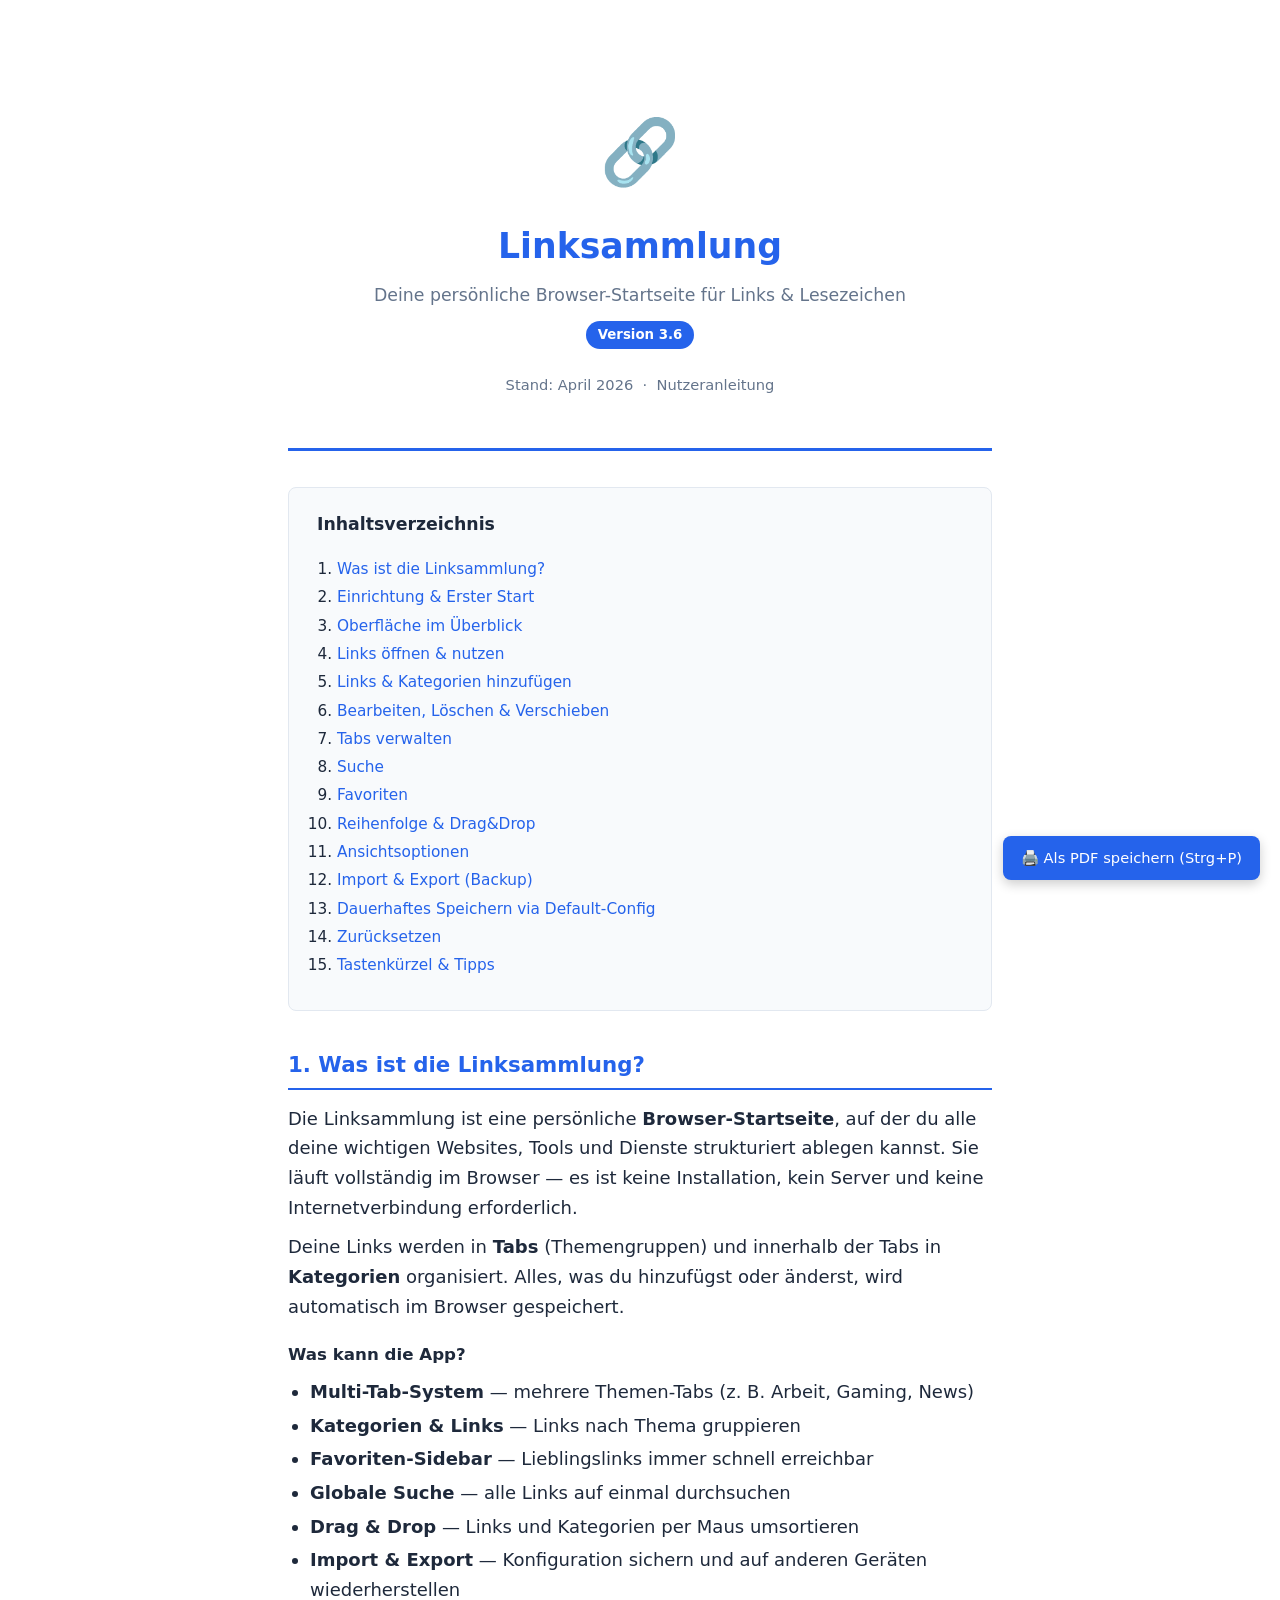
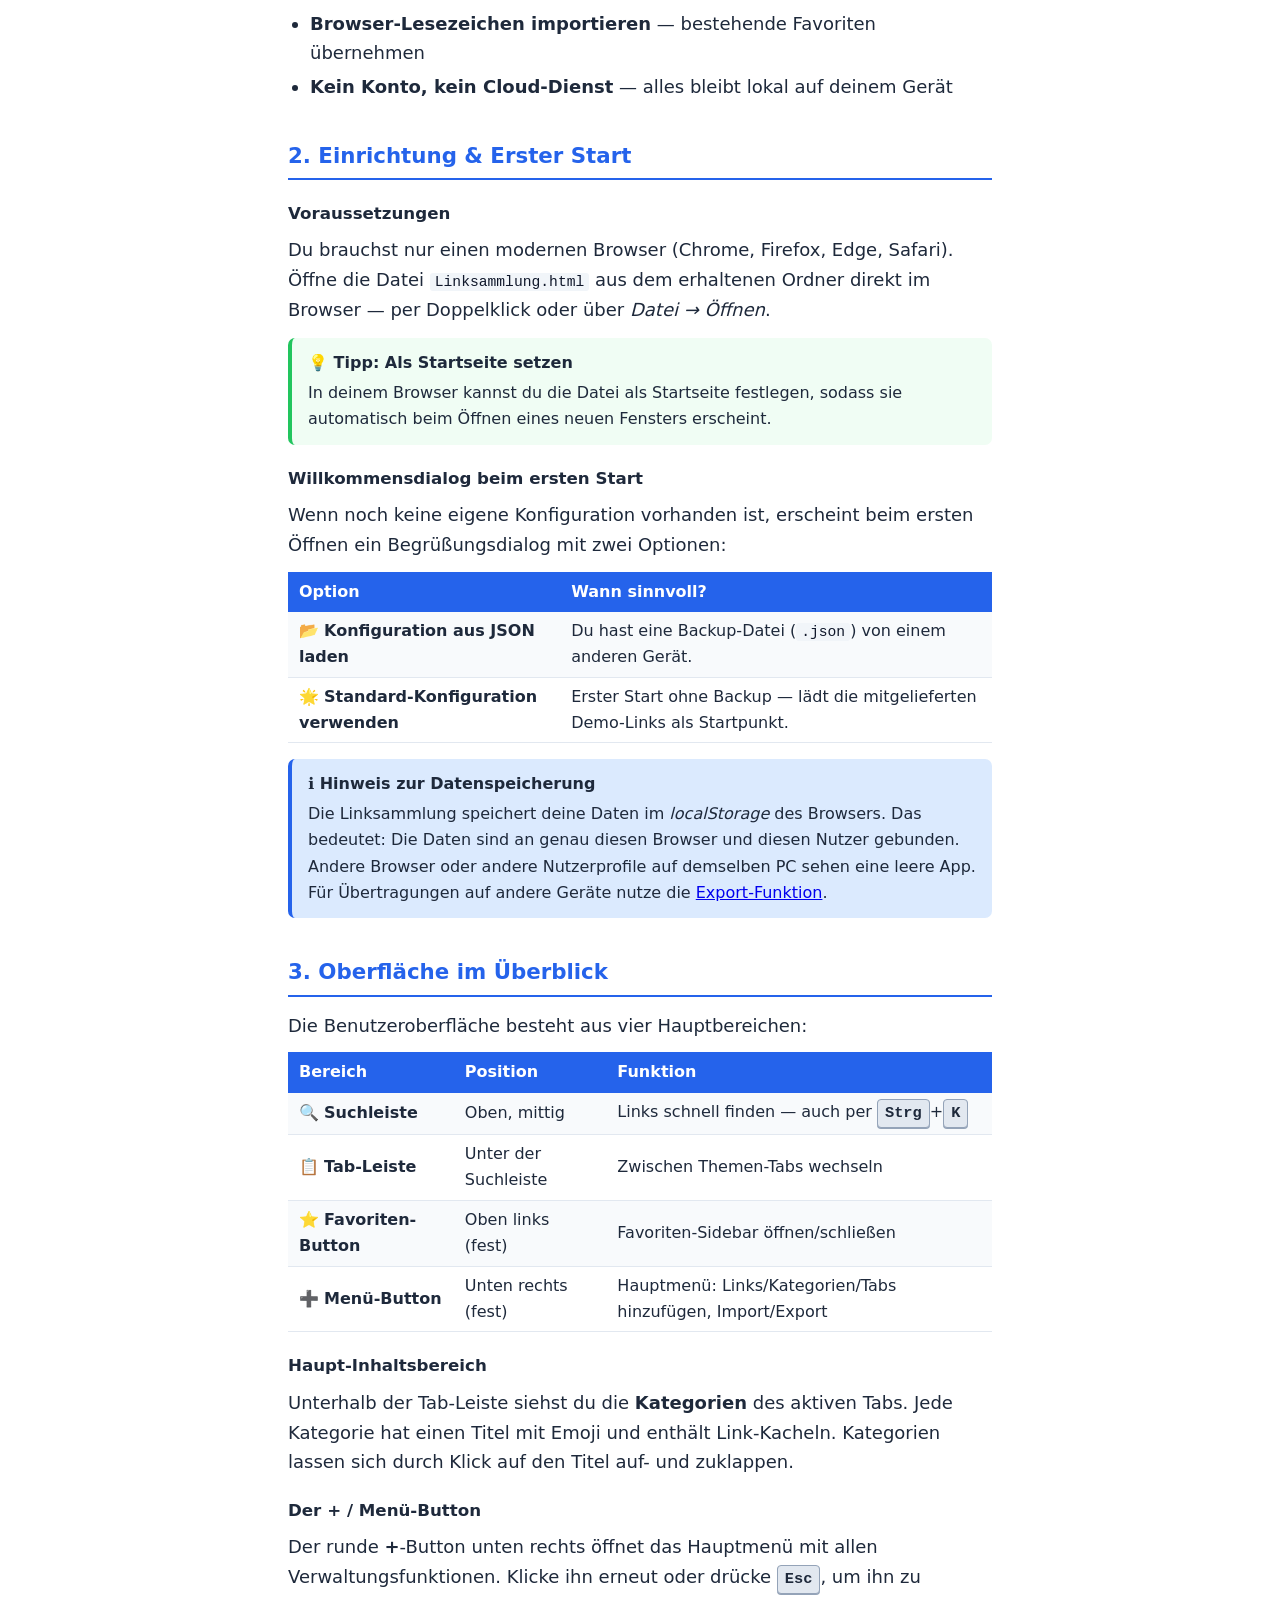
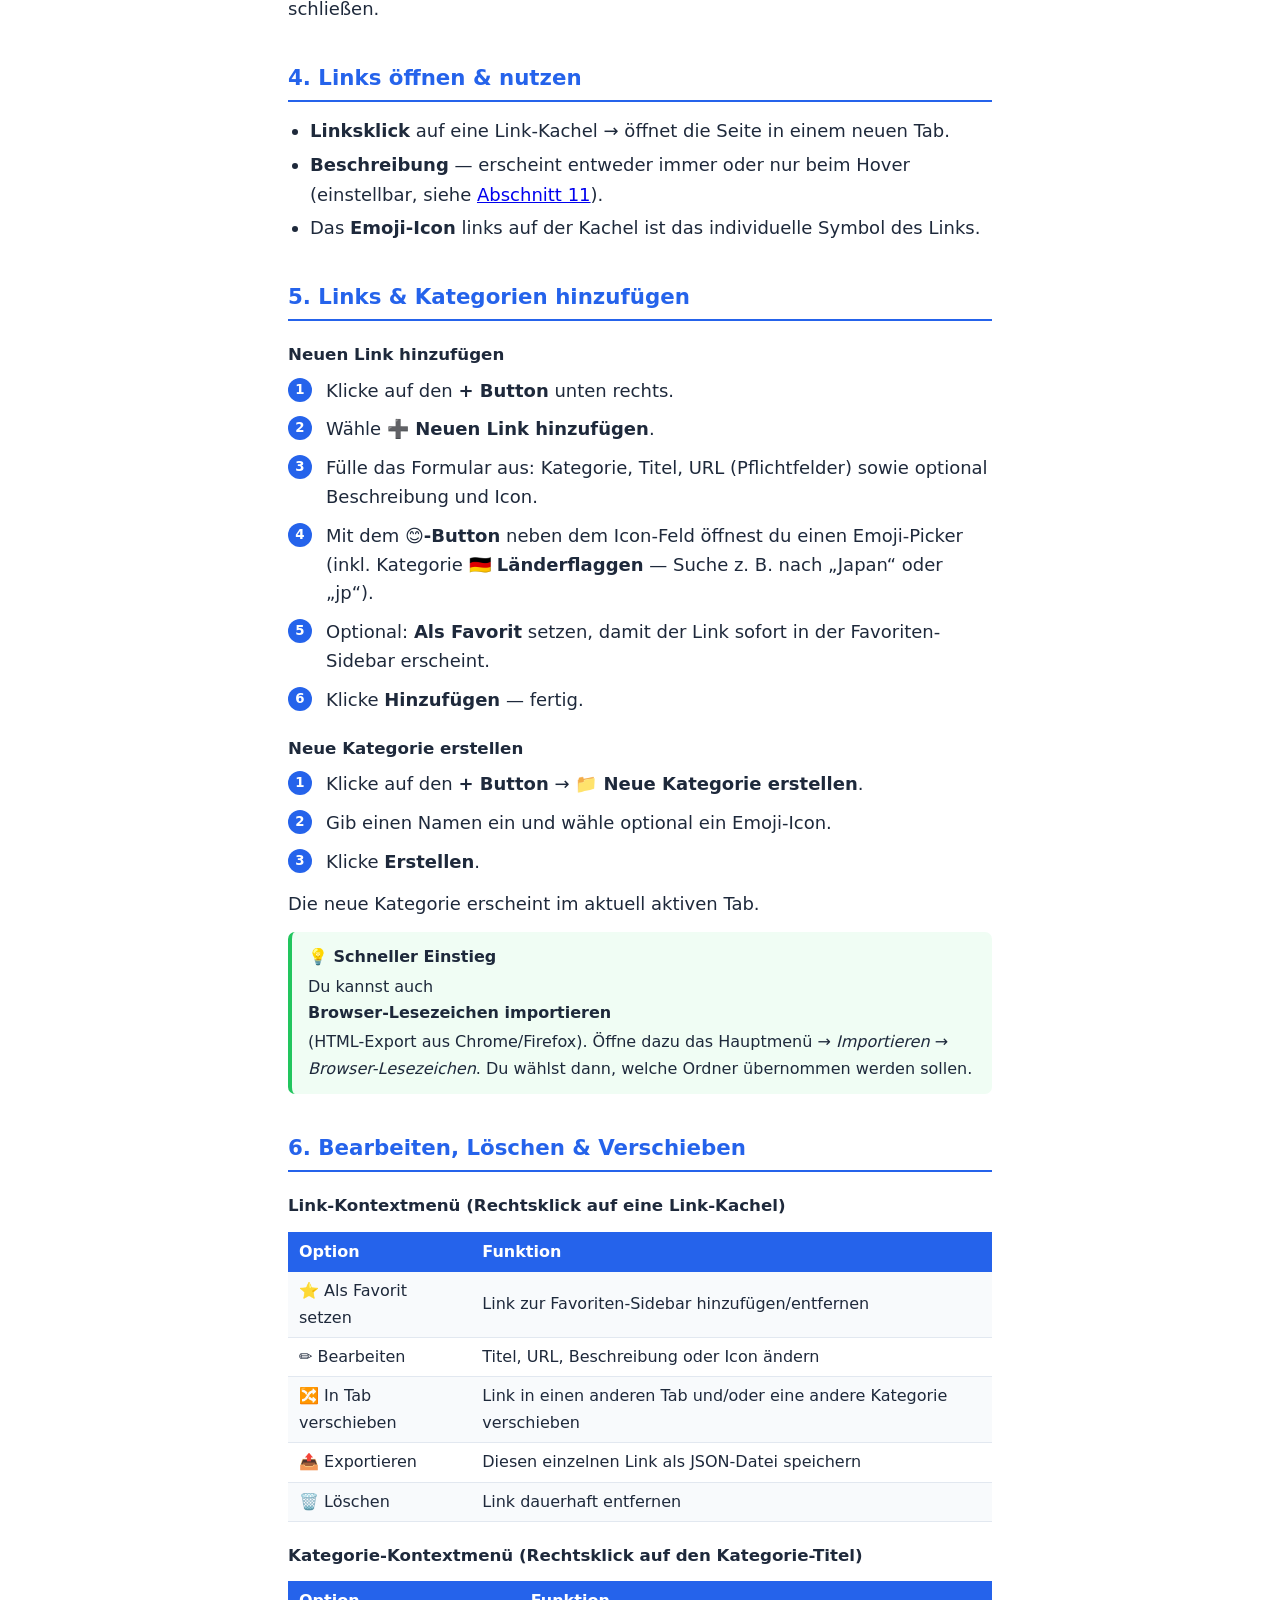
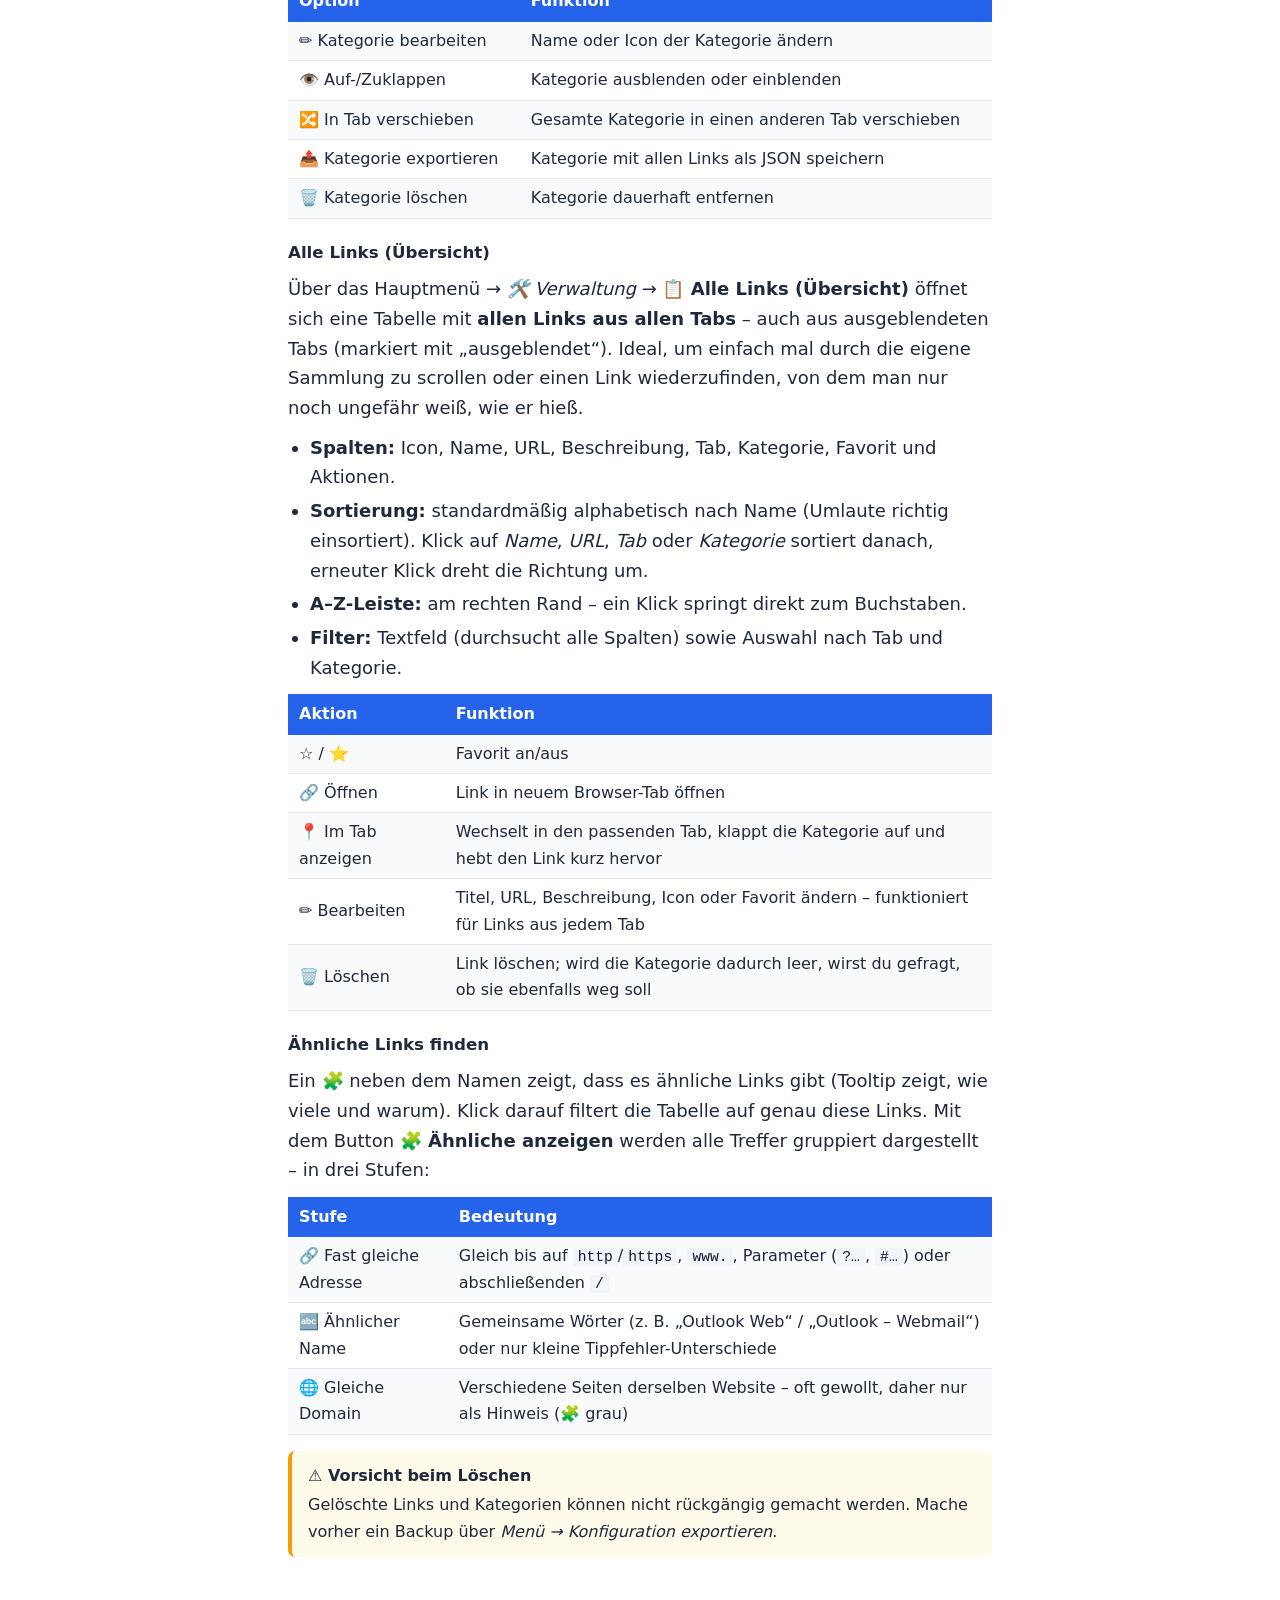
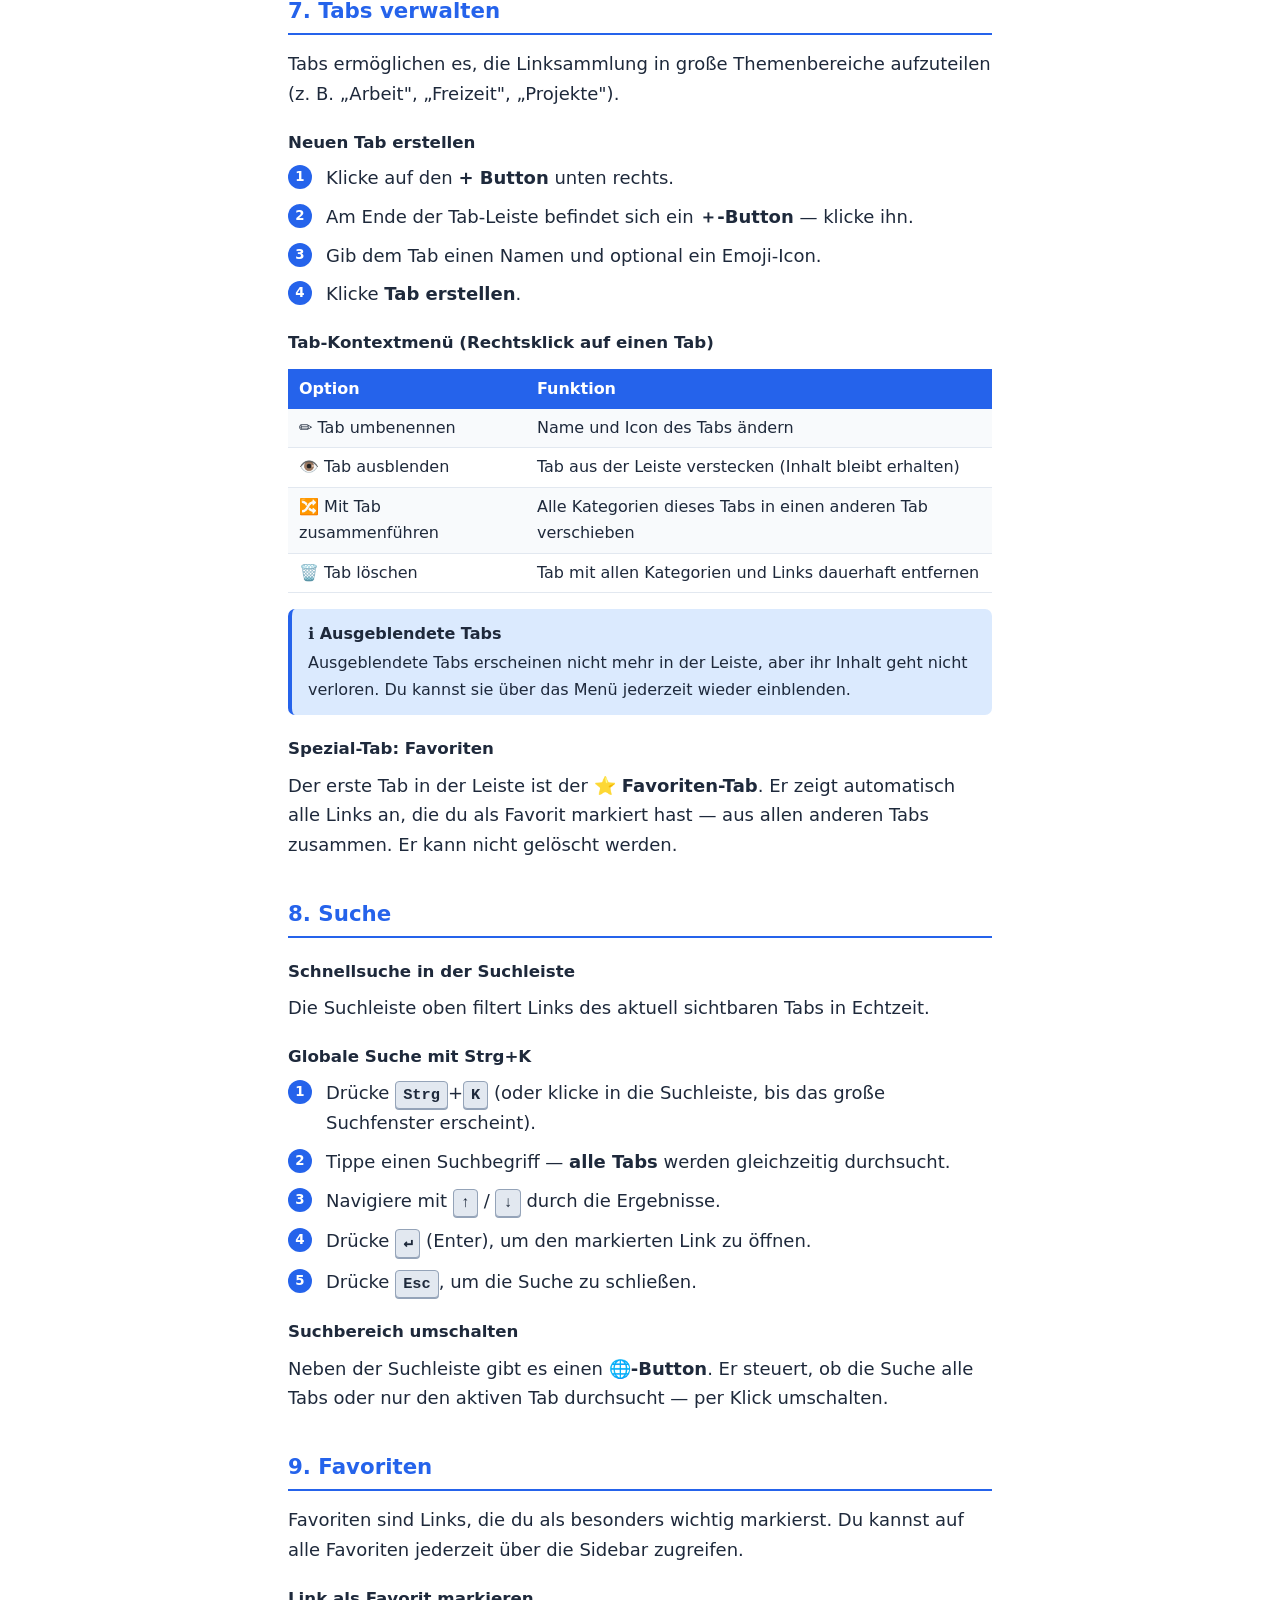
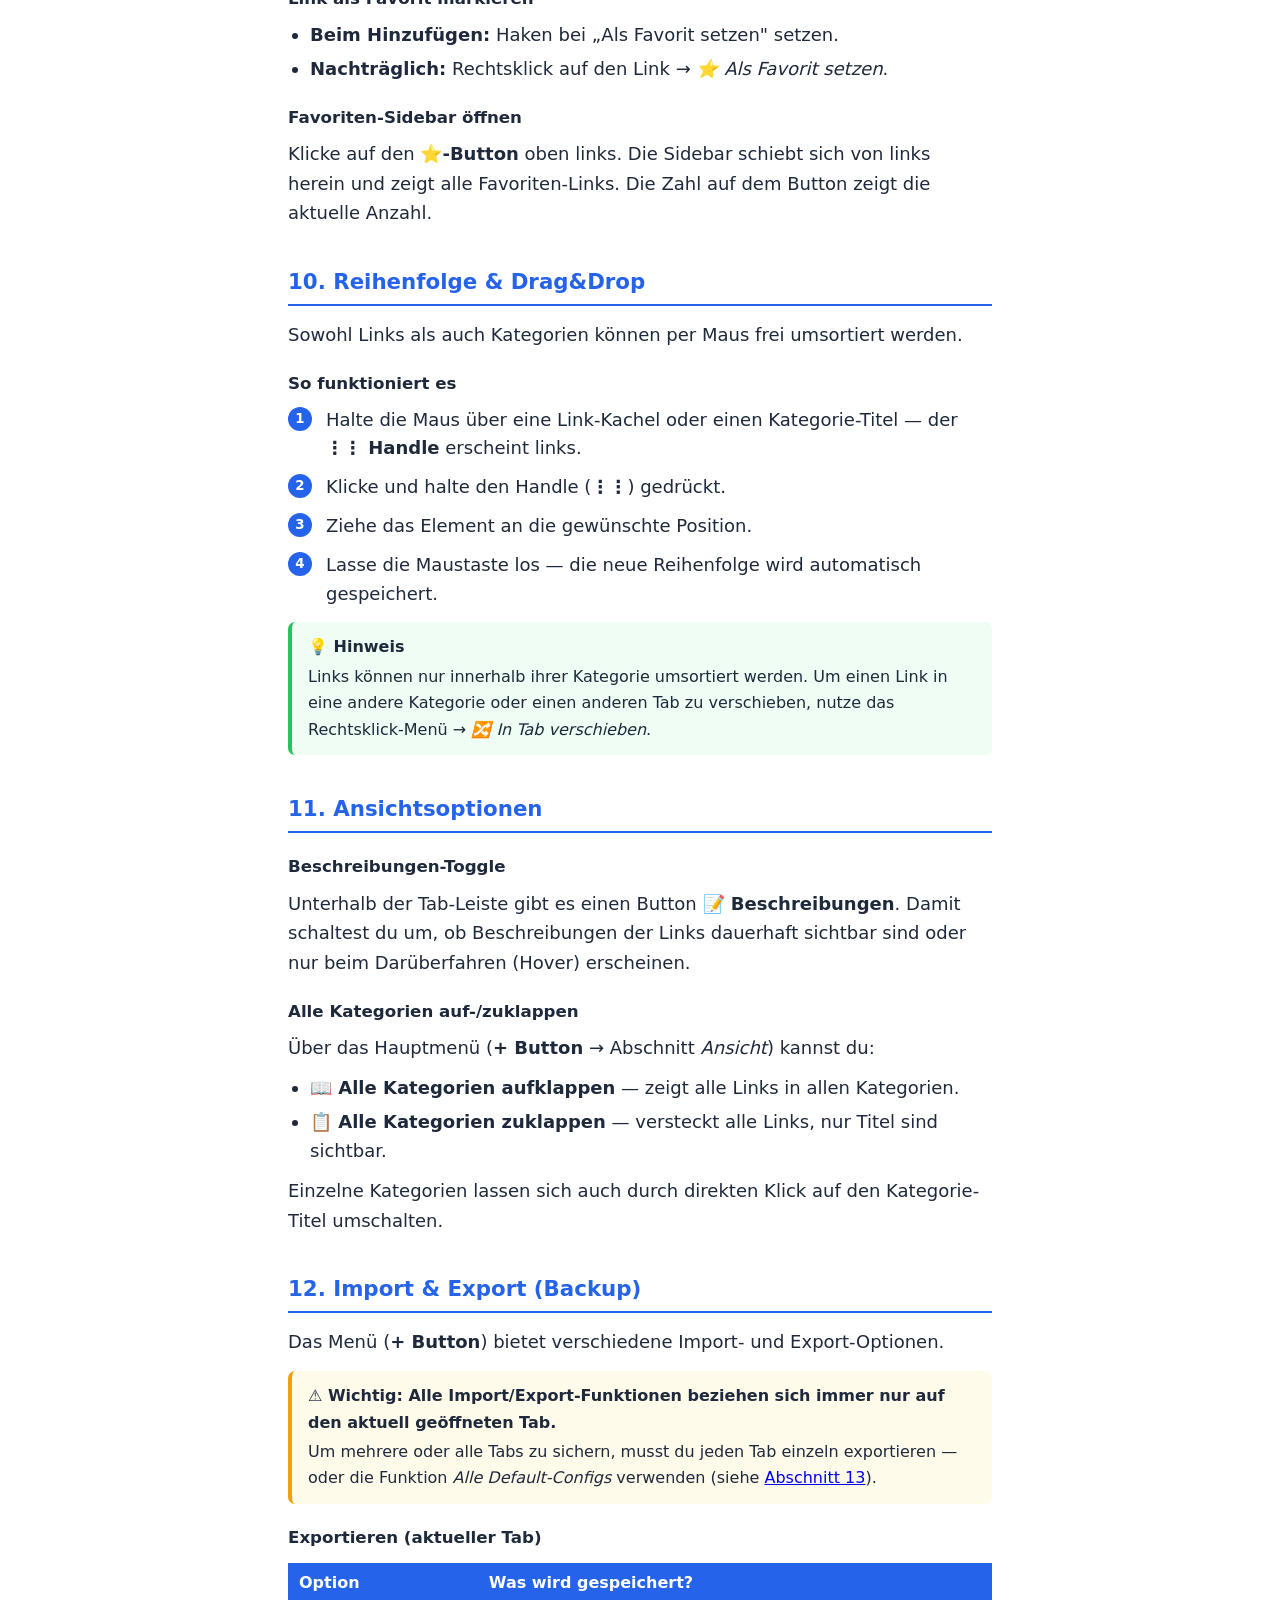
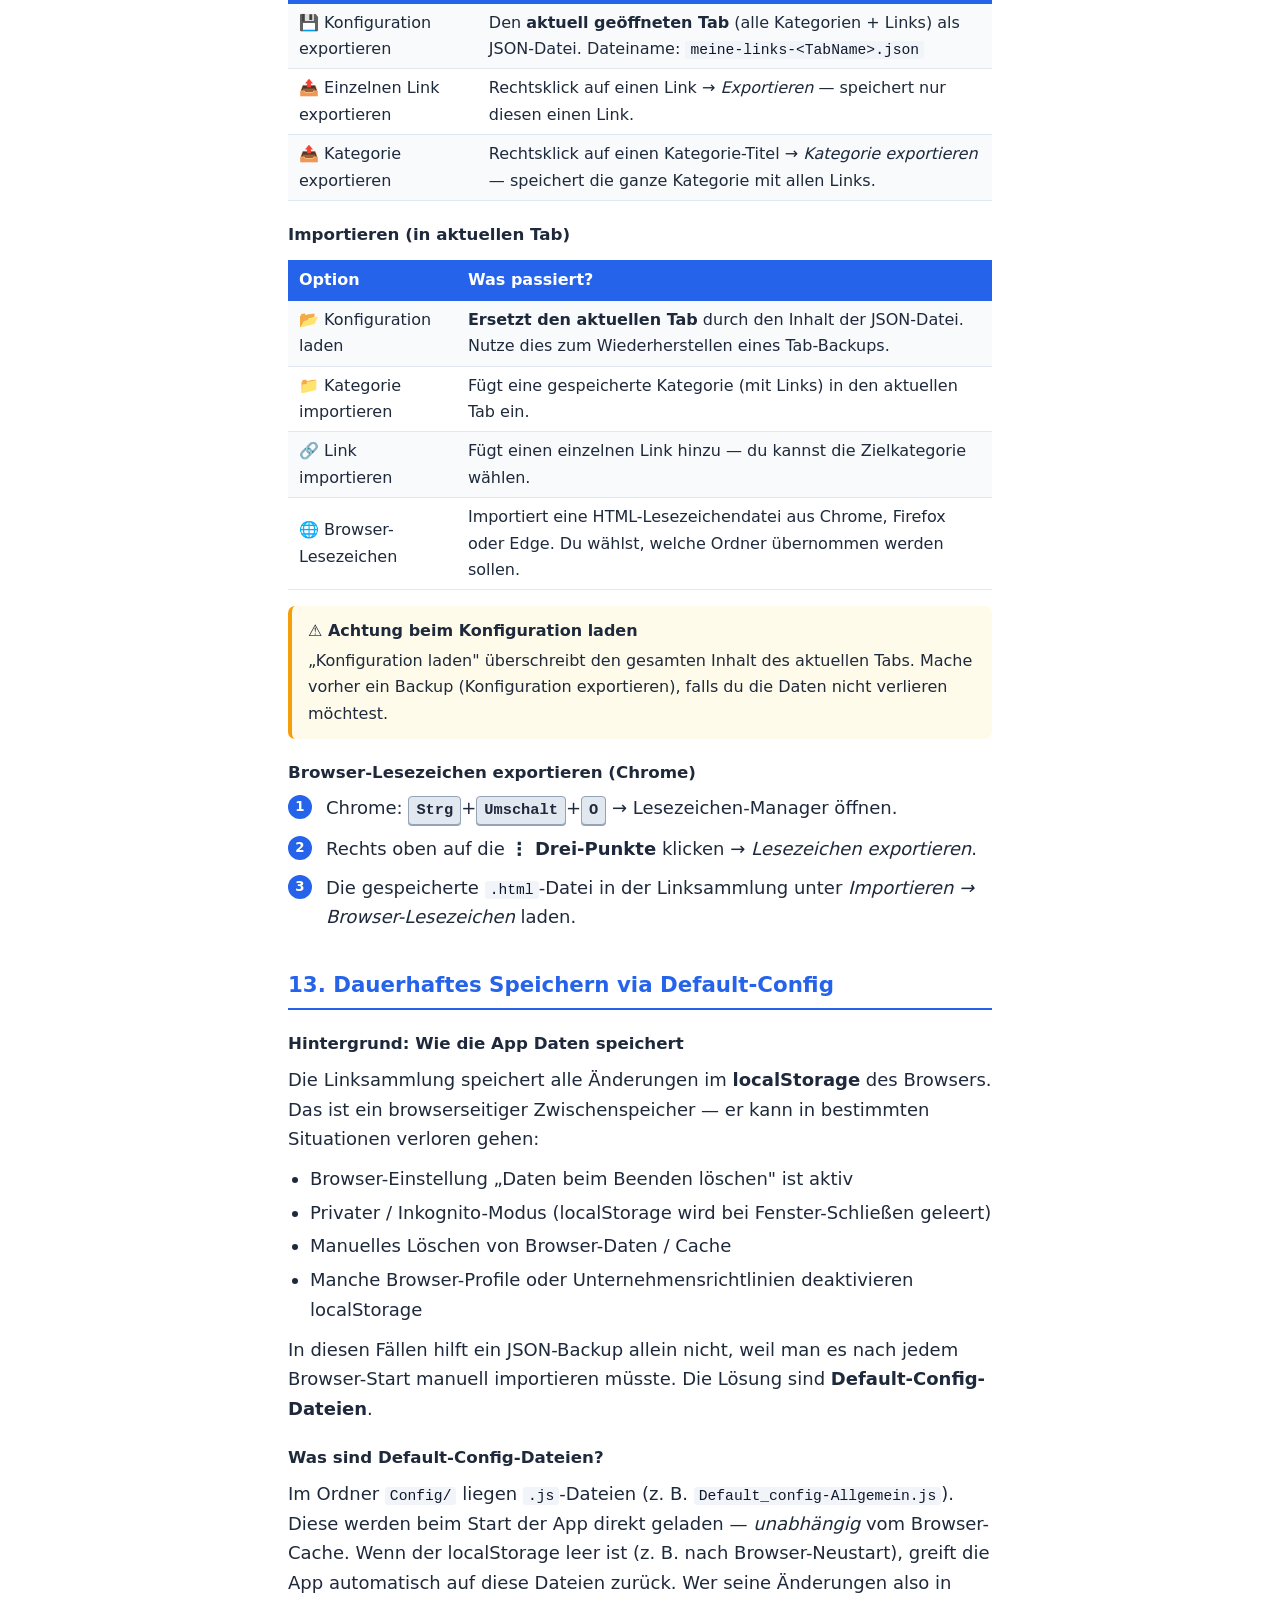
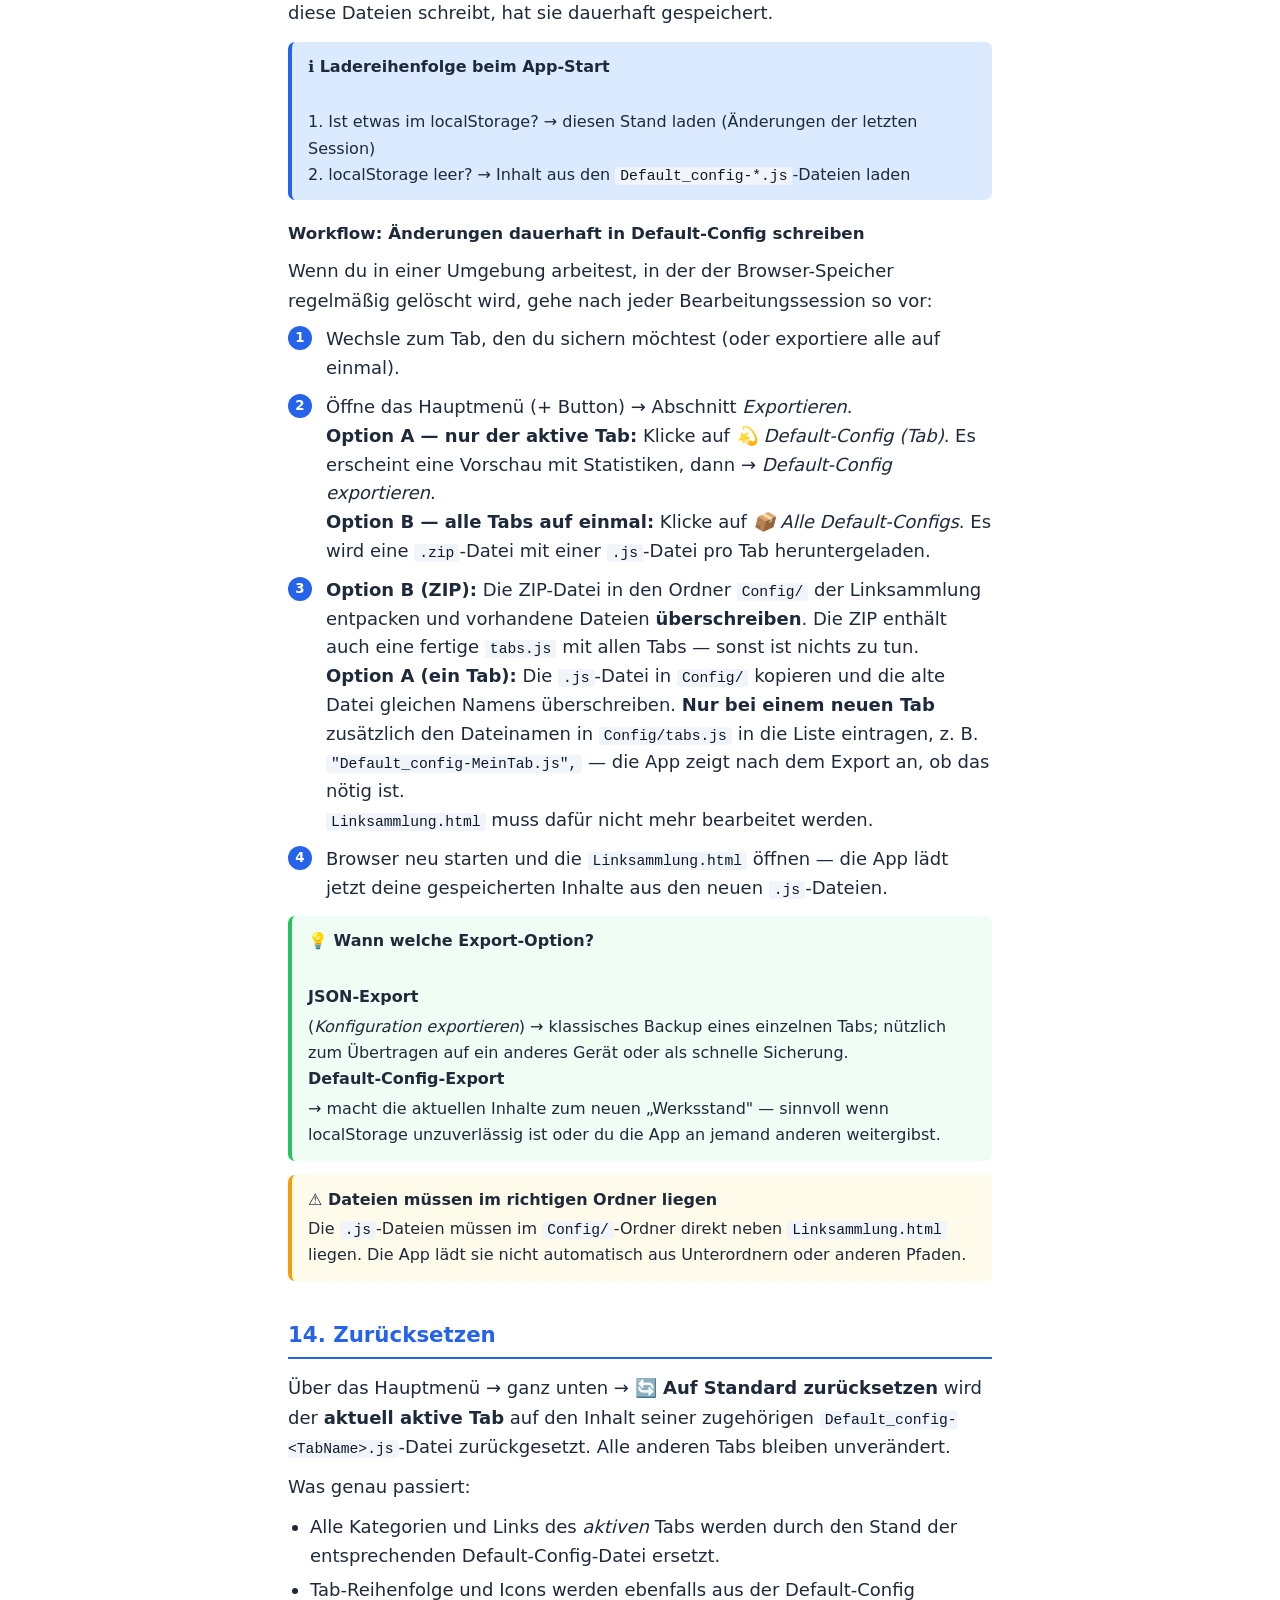
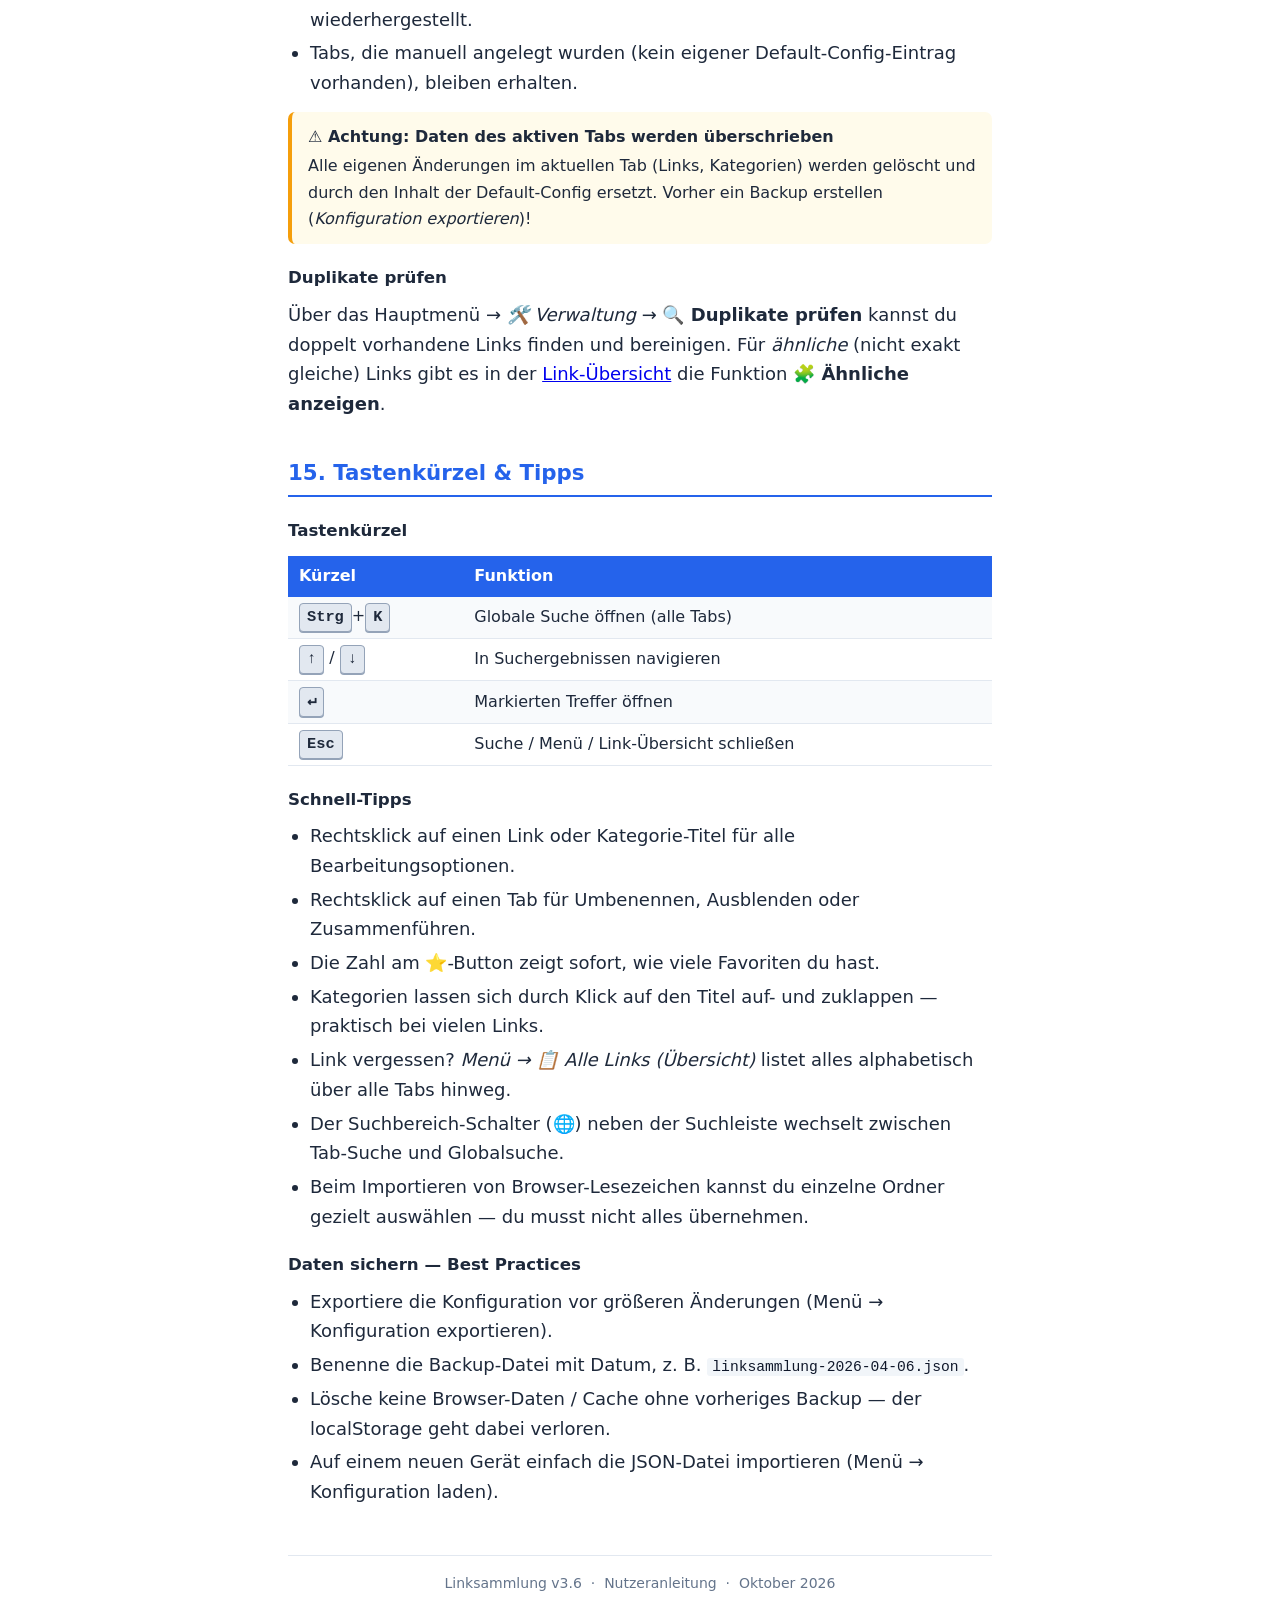
==== commit 1a1170be: "Neu: Link-Übersicht – alle Links als alphabetische Tabelle (v3.6.0) Hauptmenü → Verwaltung → "Alle L" ====
--- a/Nutzeranleitung.html
+++ b/Nutzeranleitung.html
@@ -3,7 +3,7 @@
 <head>
     <meta charset="UTF-8">
     <meta name="viewport" content="width=device-width, initial-scale=1.0">
-    <title>Linksammlung v3.5 — Nutzeranleitung</title>
+    <title>Linksammlung v3.6 — Nutzeranleitung</title>
     <style>
         /* =============================================
            PRINT + SCREEN STYLES
@@ -233,7 +233,7 @@
             @page {
                 margin: 2cm 2.2cm 2.2cm 2.2cm;
                 @bottom-center {
-                    content: "Linksammlung v3.5 — Nutzeranleitung  |  Seite " counter(page);
+                    content: "Linksammlung v3.6 — Nutzeranleitung  |  Seite " counter(page);
                     font-size: 9pt;
                     color: #94a3b8;
                 }
@@ -269,7 +269,7 @@
     <div style="font-size: 48pt; margin-bottom: 12px;">🔗</div>
     <h1>Linksammlung</h1>
     <div class="subtitle">Deine persönliche Browser-Startseite für Links &amp; Lesezeichen</div>
-    <div class="version-badge">Version 3.5</div>
+    <div class="version-badge">Version 3.6</div>
     <div style="margin-top: 24px; font-size: 11pt; color: var(--muted);">
         Stand: April 2026 &nbsp;·&nbsp; Nutzeranleitung
     </div>
@@ -491,6 +491,38 @@
     <tr><td>🔀 In Tab verschieben</td><td>Gesamte Kategorie in einen anderen Tab verschieben</td></tr>
     <tr><td>📤 Kategorie exportieren</td><td>Kategorie mit allen Links als JSON speichern</td></tr>
     <tr><td>🗑️ Kategorie löschen</td><td>Kategorie dauerhaft entfernen</td></tr>
+</table>
+
+<h3>Alle Links (Übersicht)</h3>
+<p>Über das Hauptmenü → <em>🛠️ Verwaltung</em> → <strong>📋 Alle Links (Übersicht)</strong> öffnet sich
+   eine Tabelle mit <strong>allen Links aus allen Tabs</strong> – auch aus ausgeblendeten Tabs
+   (markiert mit „ausgeblendet“). Ideal, um einfach mal durch die eigene Sammlung zu scrollen
+   oder einen Link wiederzufinden, von dem man nur noch ungefähr weiß, wie er hieß.</p>
+<ul>
+    <li><strong>Spalten:</strong> Icon, Name, URL, Beschreibung, Tab, Kategorie, Favorit und Aktionen.</li>
+    <li><strong>Sortierung:</strong> standardmäßig alphabetisch nach Name (Umlaute richtig einsortiert).
+        Klick auf <em>Name</em>, <em>URL</em>, <em>Tab</em> oder <em>Kategorie</em> sortiert danach, erneuter Klick dreht die Richtung um.</li>
+    <li><strong>A–Z-Leiste:</strong> am rechten Rand – ein Klick springt direkt zum Buchstaben.</li>
+    <li><strong>Filter:</strong> Textfeld (durchsucht alle Spalten) sowie Auswahl nach Tab und Kategorie.</li>
+</ul>
+<table>
+    <tr><th>Aktion</th><th>Funktion</th></tr>
+    <tr><td>☆ / ⭐</td><td>Favorit an/aus</td></tr>
+    <tr><td>🔗 Öffnen</td><td>Link in neuem Browser-Tab öffnen</td></tr>
+    <tr><td>📍 Im Tab anzeigen</td><td>Wechselt in den passenden Tab, klappt die Kategorie auf und hebt den Link kurz hervor</td></tr>
+    <tr><td>✏️ Bearbeiten</td><td>Titel, URL, Beschreibung, Icon oder Favorit ändern – funktioniert für Links aus jedem Tab</td></tr>
+    <tr><td>🗑️ Löschen</td><td>Link löschen; wird die Kategorie dadurch leer, wirst du gefragt, ob sie ebenfalls weg soll</td></tr>
+</table>
+
+<h3>Ähnliche Links finden</h3>
+<p>Ein 🧩 neben dem Namen zeigt, dass es ähnliche Links gibt (Tooltip zeigt, wie viele und warum).
+   Klick darauf filtert die Tabelle auf genau diese Links. Mit dem Button <strong>🧩 Ähnliche anzeigen</strong>
+   werden alle Treffer gruppiert dargestellt – in drei Stufen:</p>
+<table>
+    <tr><th>Stufe</th><th>Bedeutung</th></tr>
+    <tr><td>🔗 Fast gleiche Adresse</td><td>Gleich bis auf <code>http</code>/<code>https</code>, <code>www.</code>, Parameter (<code>?…</code>, <code>#…</code>) oder abschließenden <code>/</code></td></tr>
+    <tr><td>🔤 Ähnlicher Name</td><td>Gemeinsame Wörter (z. B. „Outlook Web“ / „Outlook – Webmail“) oder nur kleine Tippfehler-Unterschiede</td></tr>
+    <tr><td>🌐 Gleiche Domain</td><td>Verschiedene Seiten derselben Website – oft gewollt, daher nur als Hinweis (🧩 grau)</td></tr>
 </table>
 
 <div class="warning">
@@ -814,7 +846,8 @@
 
 <h3>Duplikate prüfen</h3>
 <p>Über das Hauptmenü → <em>🛠️ Verwaltung</em> → <strong>🔍 Duplikate prüfen</strong> kannst du
-   doppelt vorhandene Links finden und bereinigen.</p>
+   doppelt vorhandene Links finden und bereinigen. Für <em>ähnliche</em> (nicht exakt gleiche) Links
+   gibt es in der <a href="#bearbeiten">Link-Übersicht</a> die Funktion <strong>🧩 Ähnliche anzeigen</strong>.</p>
 </section>
 
 <!-- =============================================
@@ -829,7 +862,7 @@
     <tr><td><kbd>Strg</kbd>+<kbd>K</kbd></td><td>Globale Suche öffnen (alle Tabs)</td></tr>
     <tr><td><kbd>↑</kbd> / <kbd>↓</kbd></td><td>In Suchergebnissen navigieren</td></tr>
     <tr><td><kbd>↵</kbd></td><td>Markierten Treffer öffnen</td></tr>
-    <tr><td><kbd>Esc</kbd></td><td>Suche / Menü schließen</td></tr>
+    <tr><td><kbd>Esc</kbd></td><td>Suche / Menü / Link-Übersicht schließen</td></tr>
 </table>
 
 <h3>Schnell-Tipps</h3>
@@ -838,6 +871,7 @@
     <li>Rechtsklick auf einen Tab für Umbenennen, Ausblenden oder Zusammenführen.</li>
     <li>Die Zahl am ⭐-Button zeigt sofort, wie viele Favoriten du hast.</li>
     <li>Kategorien lassen sich durch Klick auf den Titel auf- und zuklappen — praktisch bei vielen Links.</li>
+    <li>Link vergessen? <em>Menü → 📋 Alle Links (Übersicht)</em> listet alles alphabetisch über alle Tabs hinweg.</li>
     <li>Der Suchbereich-Schalter (🌐) neben der Suchleiste wechselt zwischen Tab-Suche und Globalsuche.</li>
     <li>Beim Importieren von Browser-Lesezeichen kannst du einzelne Ordner gezielt auswählen — du musst nicht alles übernehmen.</li>
 </ul>
@@ -855,7 +889,7 @@
      FOOTER
      ============================================= -->
 <div class="footer">
-    Linksammlung v3.5 &nbsp;·&nbsp; Nutzeranleitung &nbsp;·&nbsp; Oktober 2026
+    Linksammlung v3.6 &nbsp;·&nbsp; Nutzeranleitung &nbsp;·&nbsp; Oktober 2026
 </div>
 
 </body>
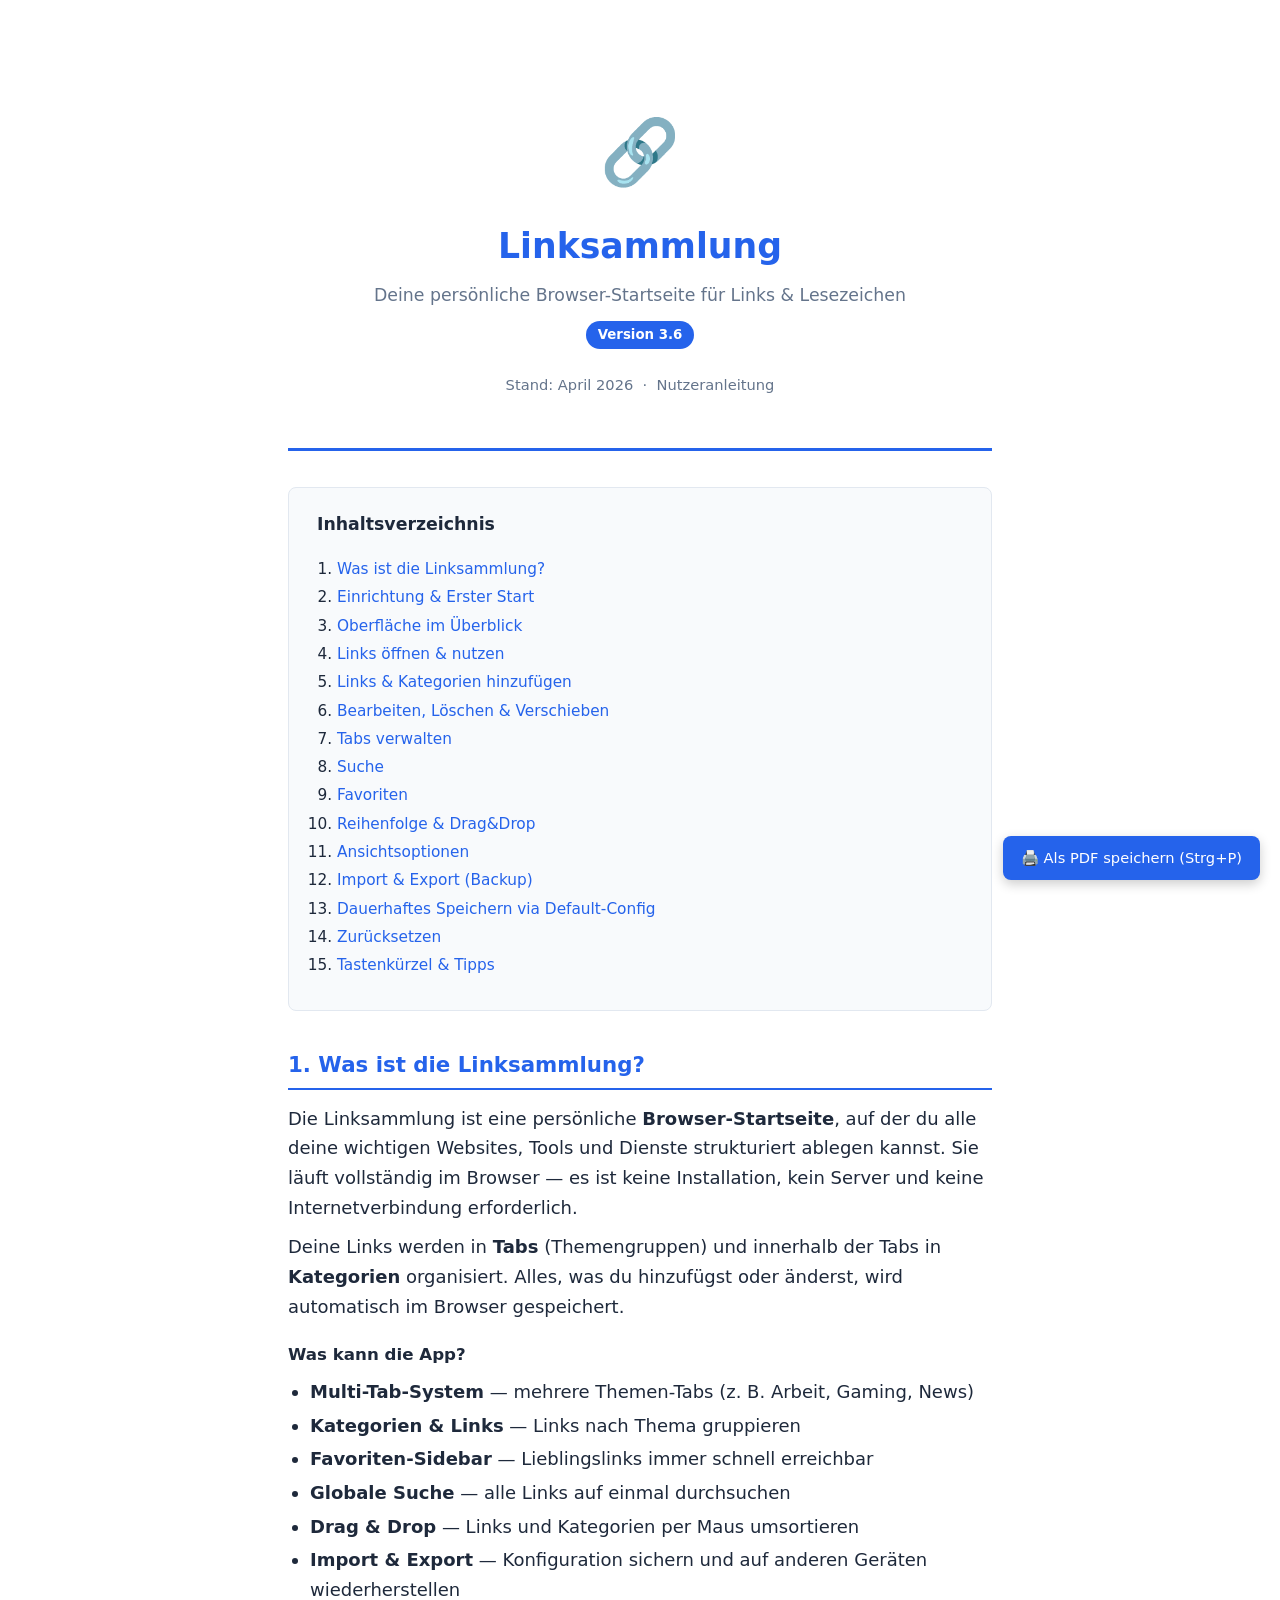
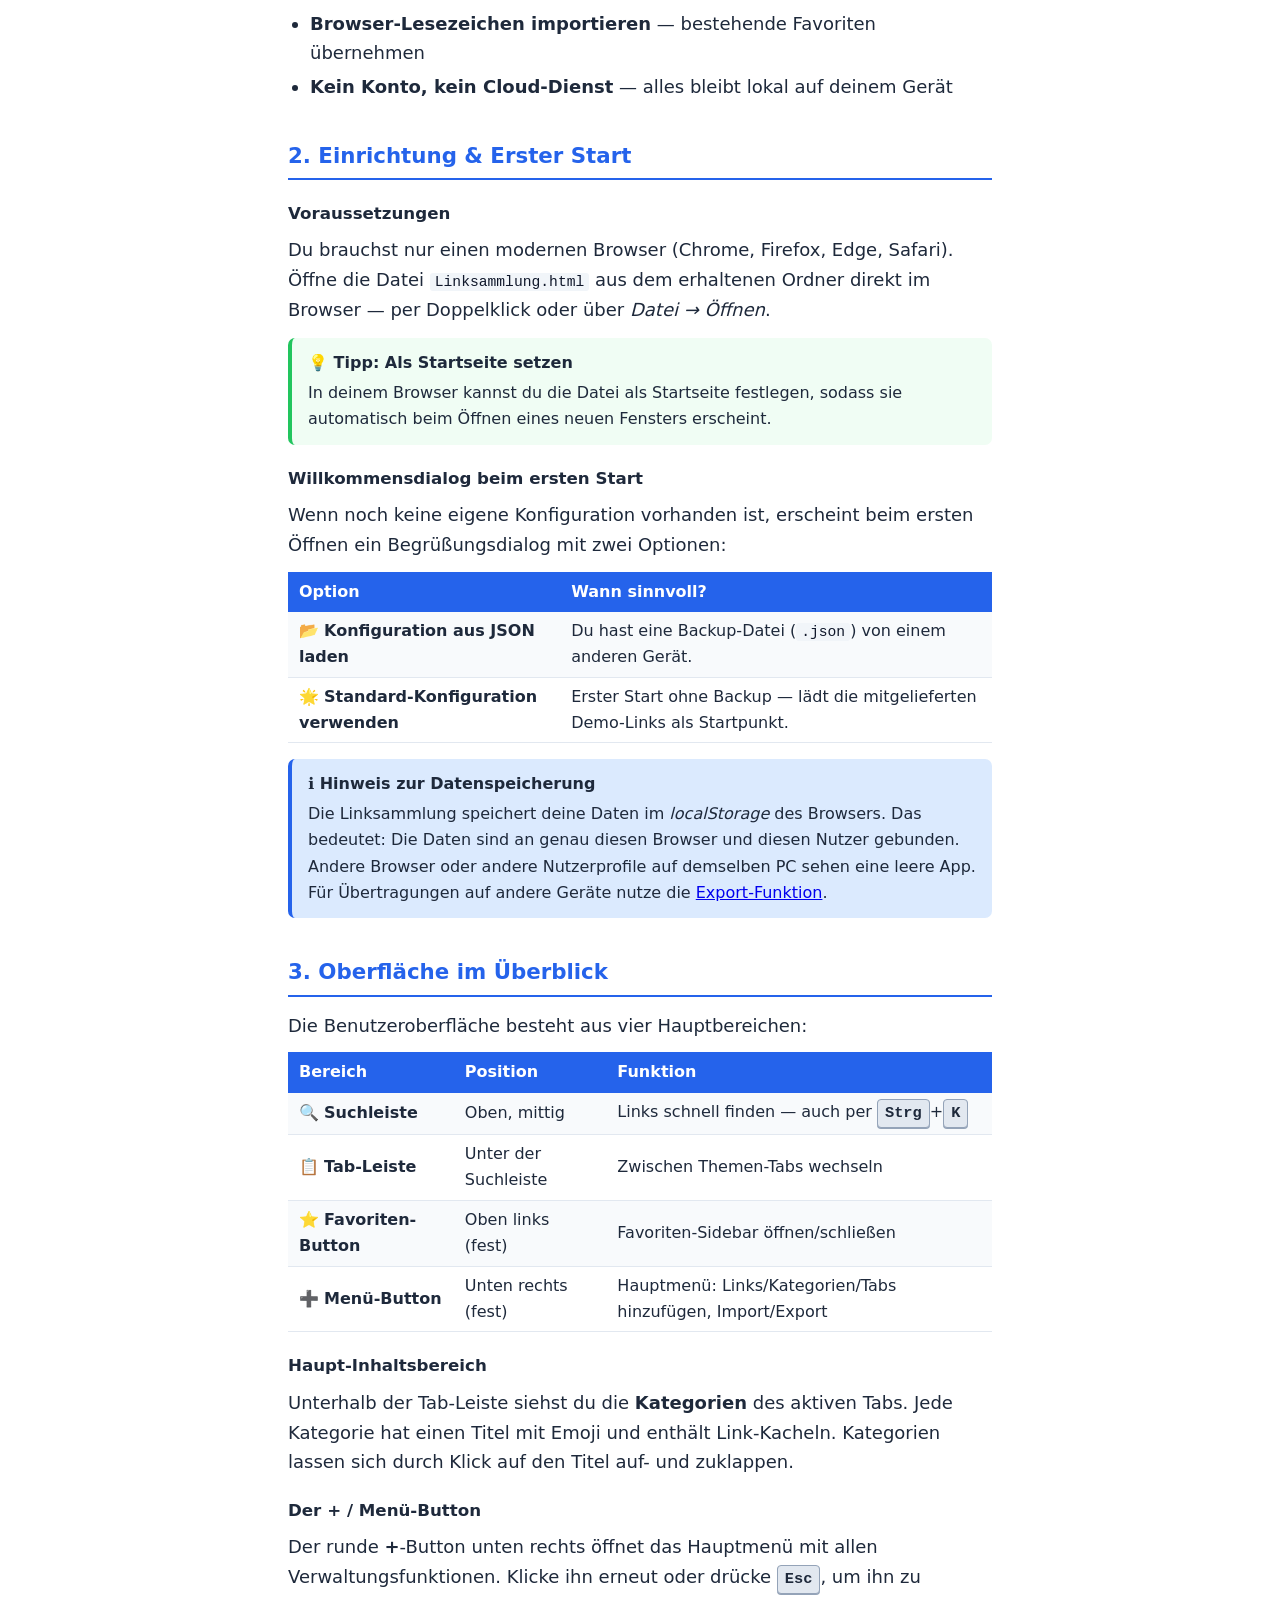
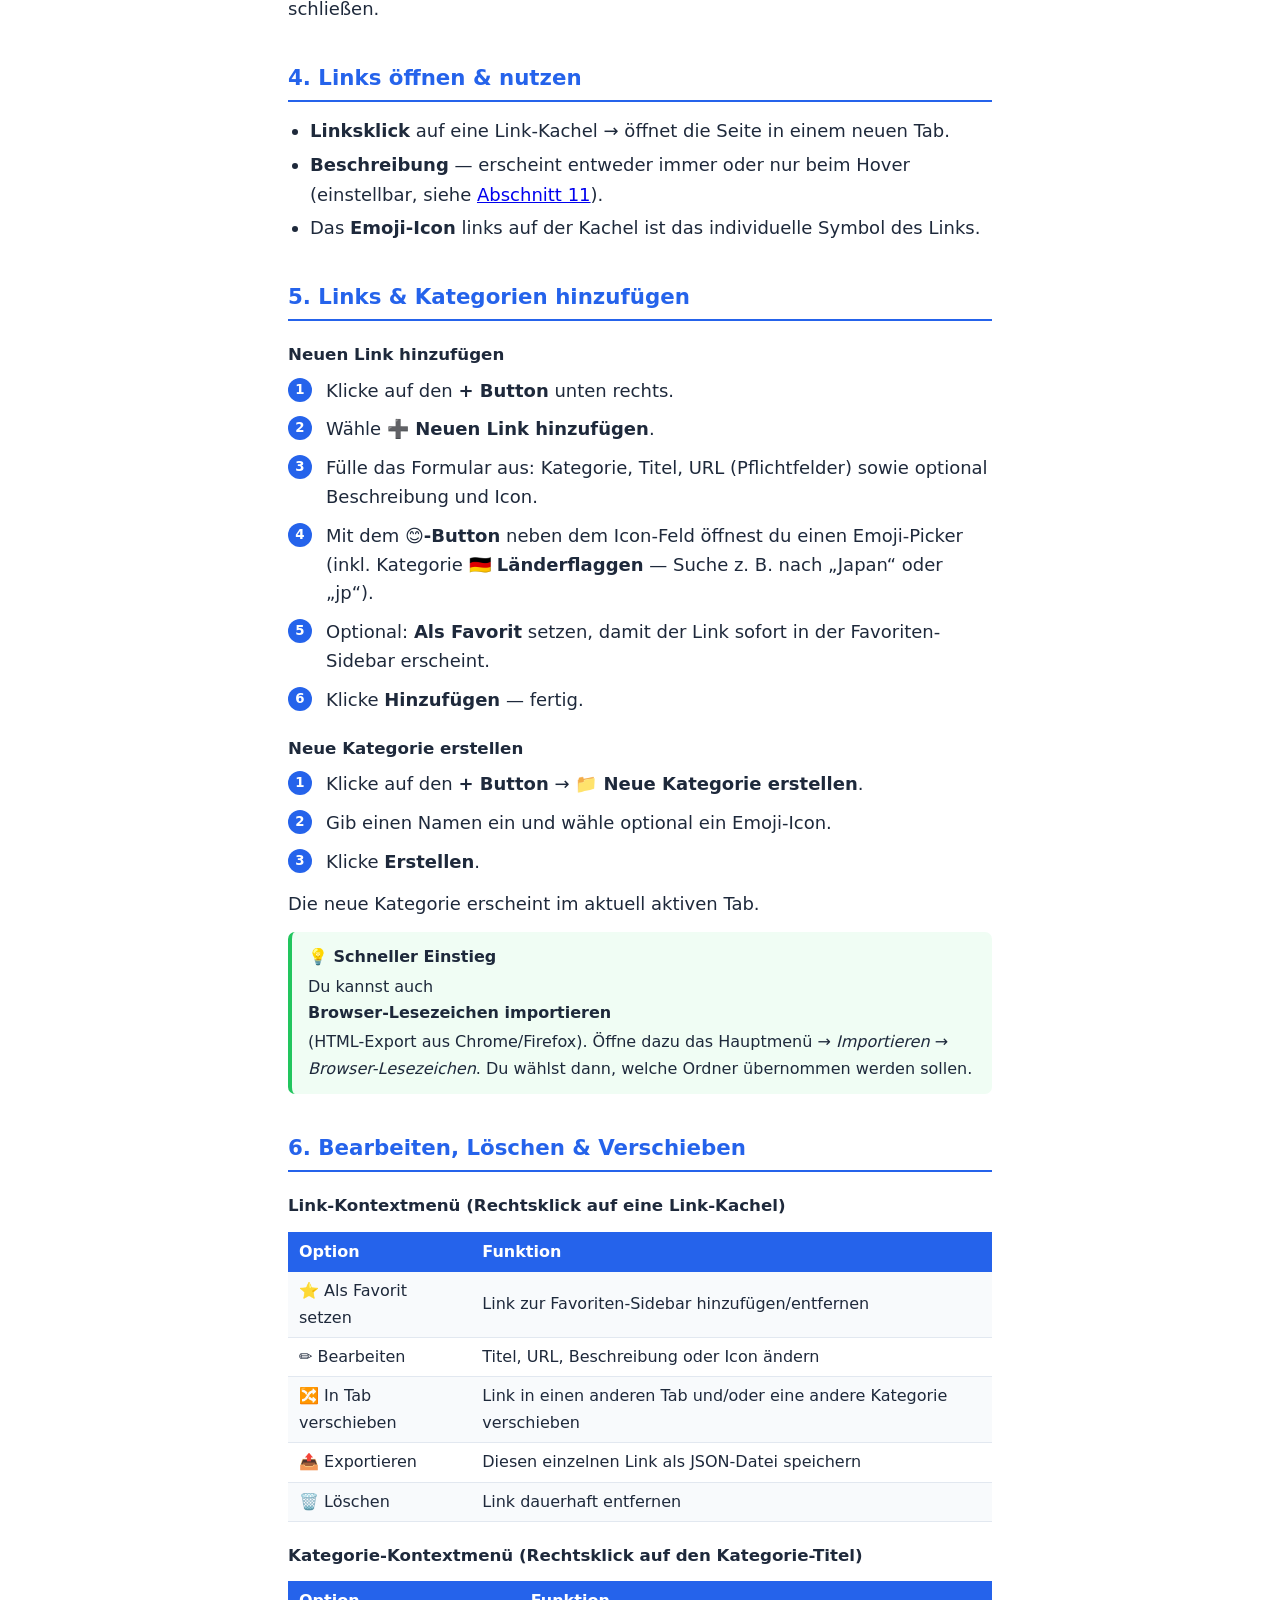
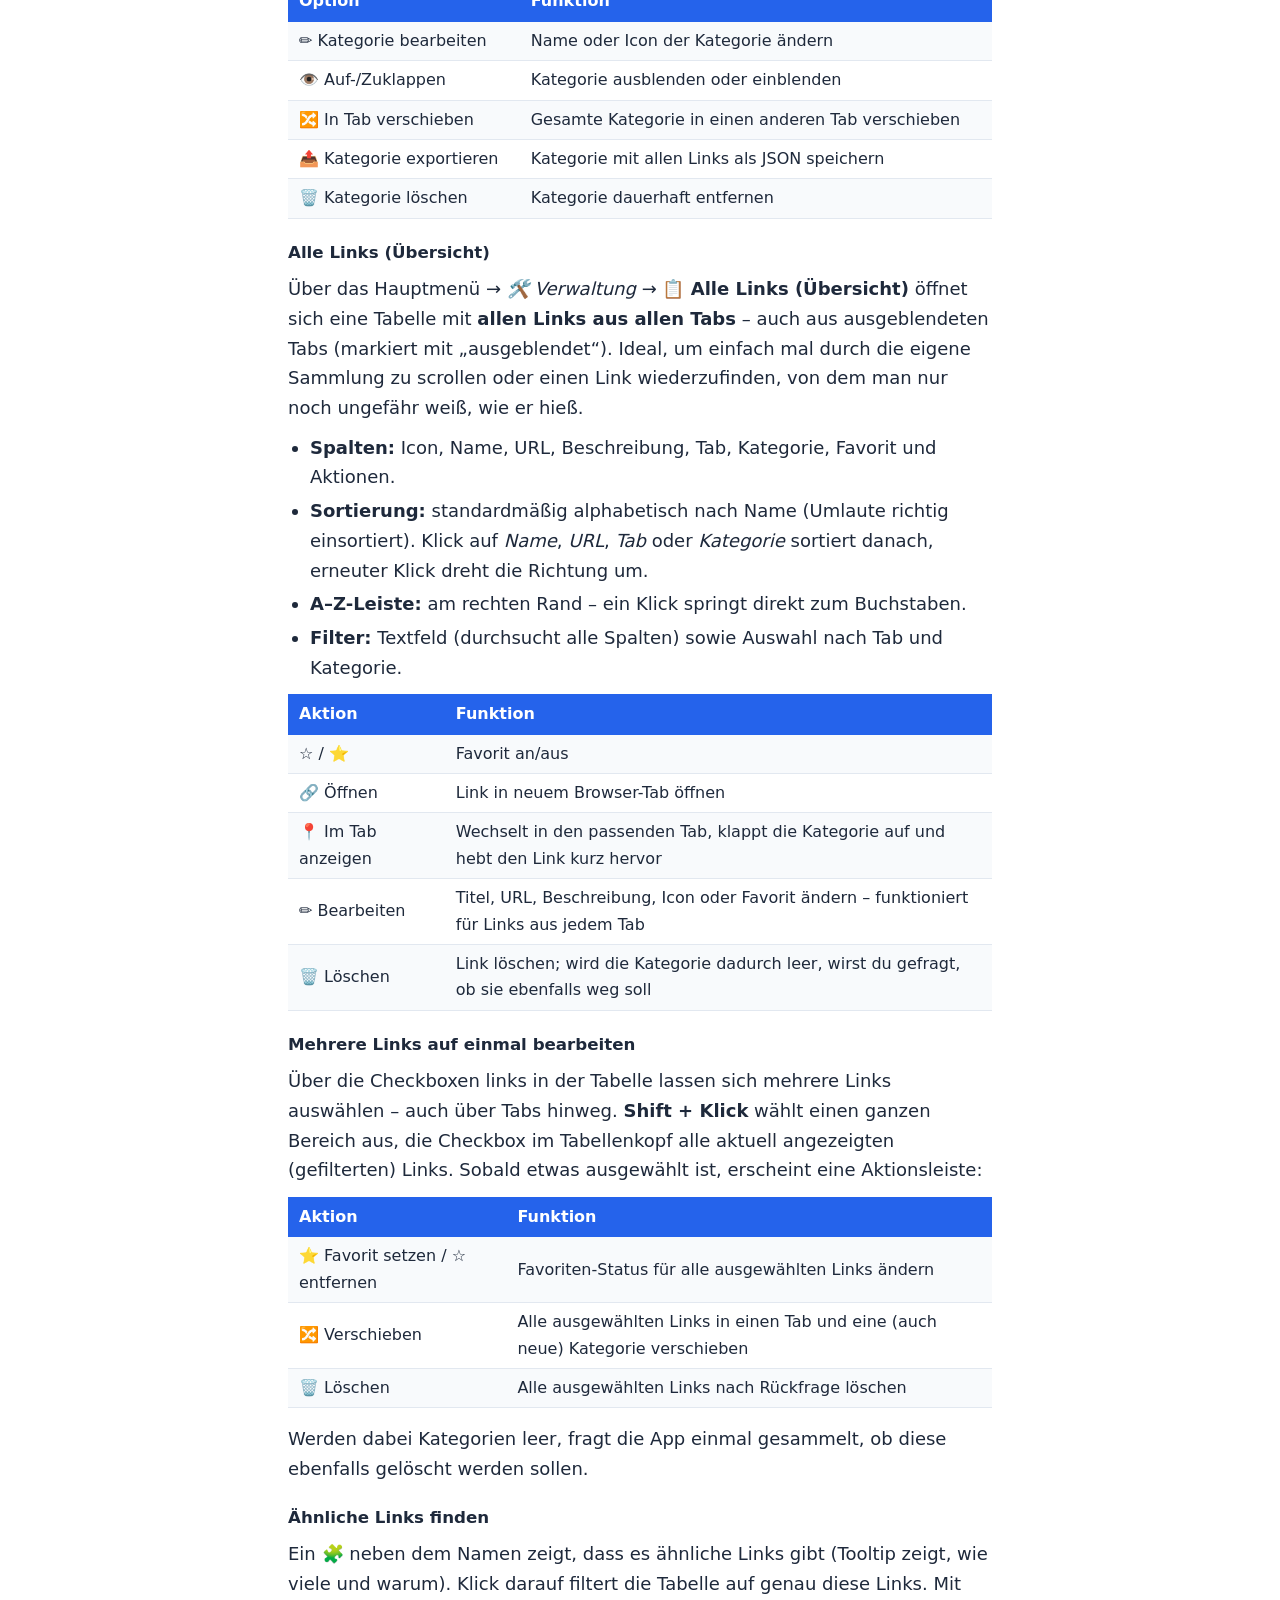
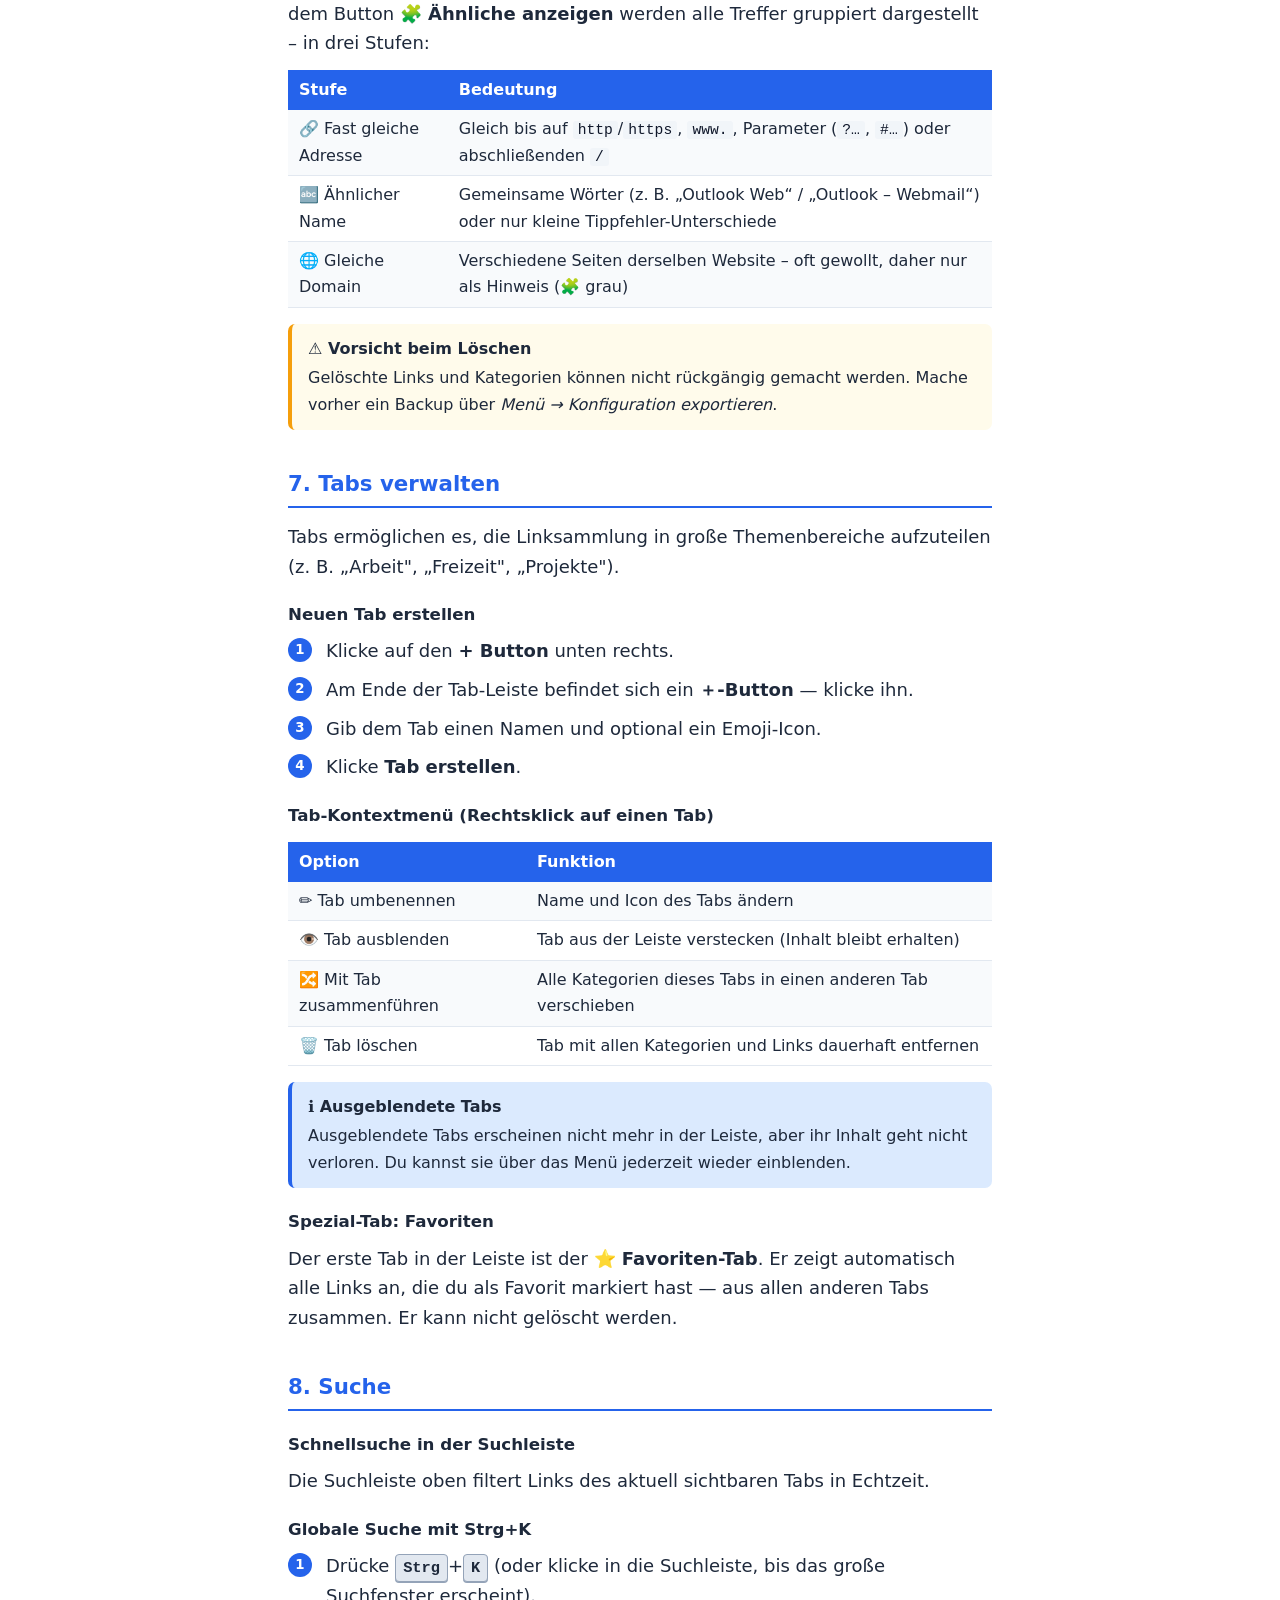
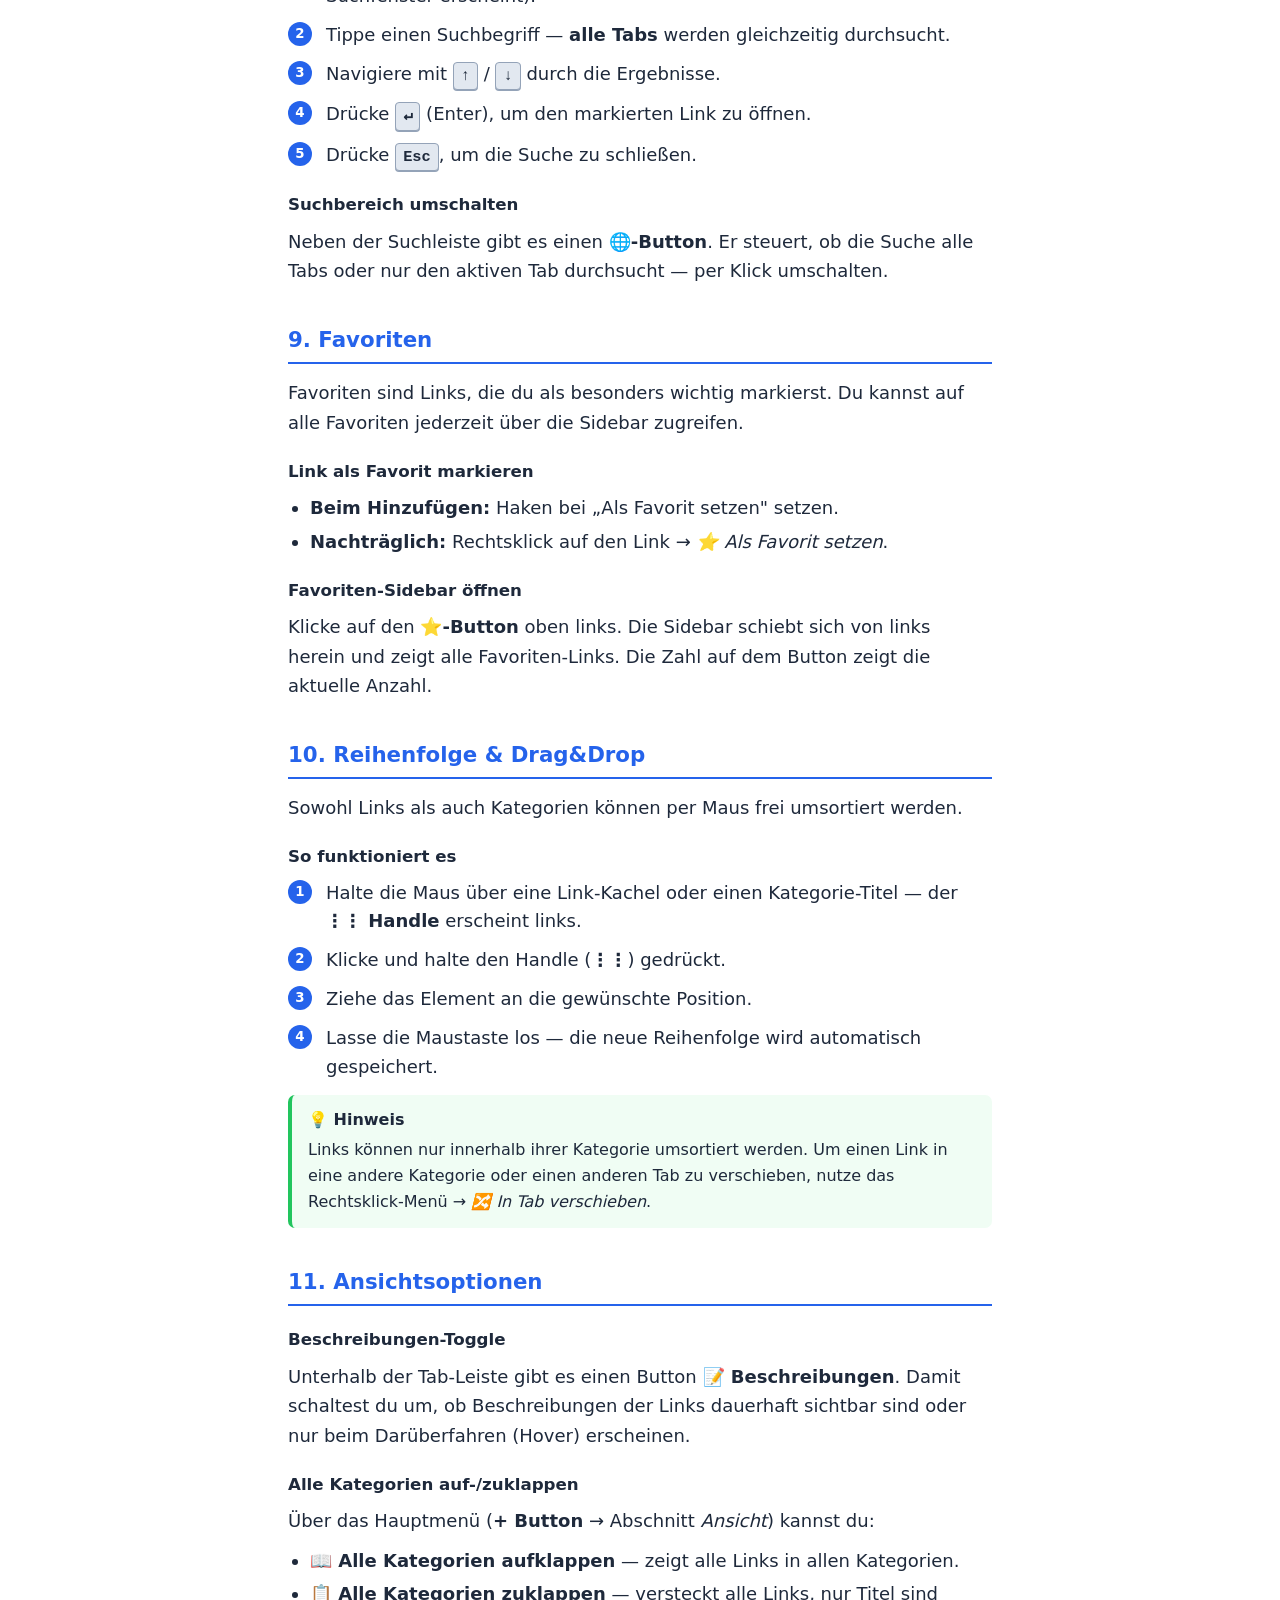
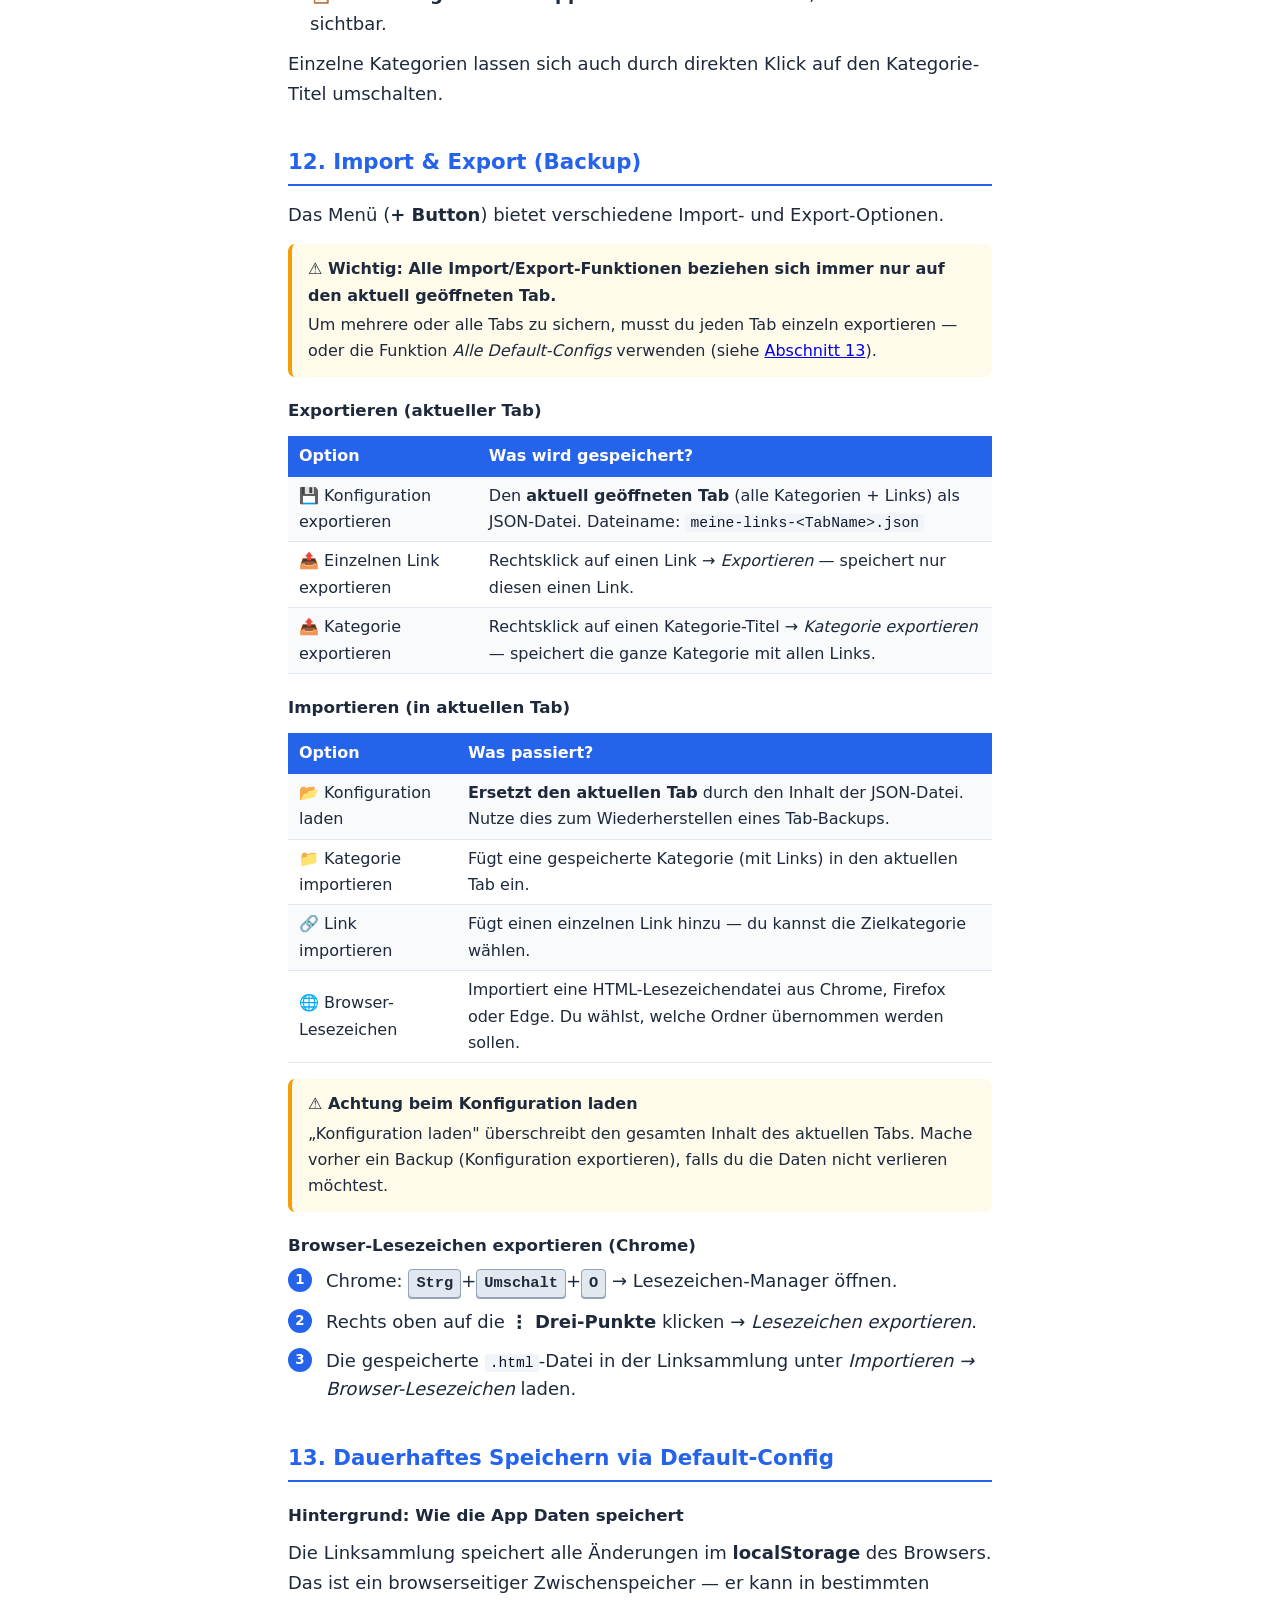
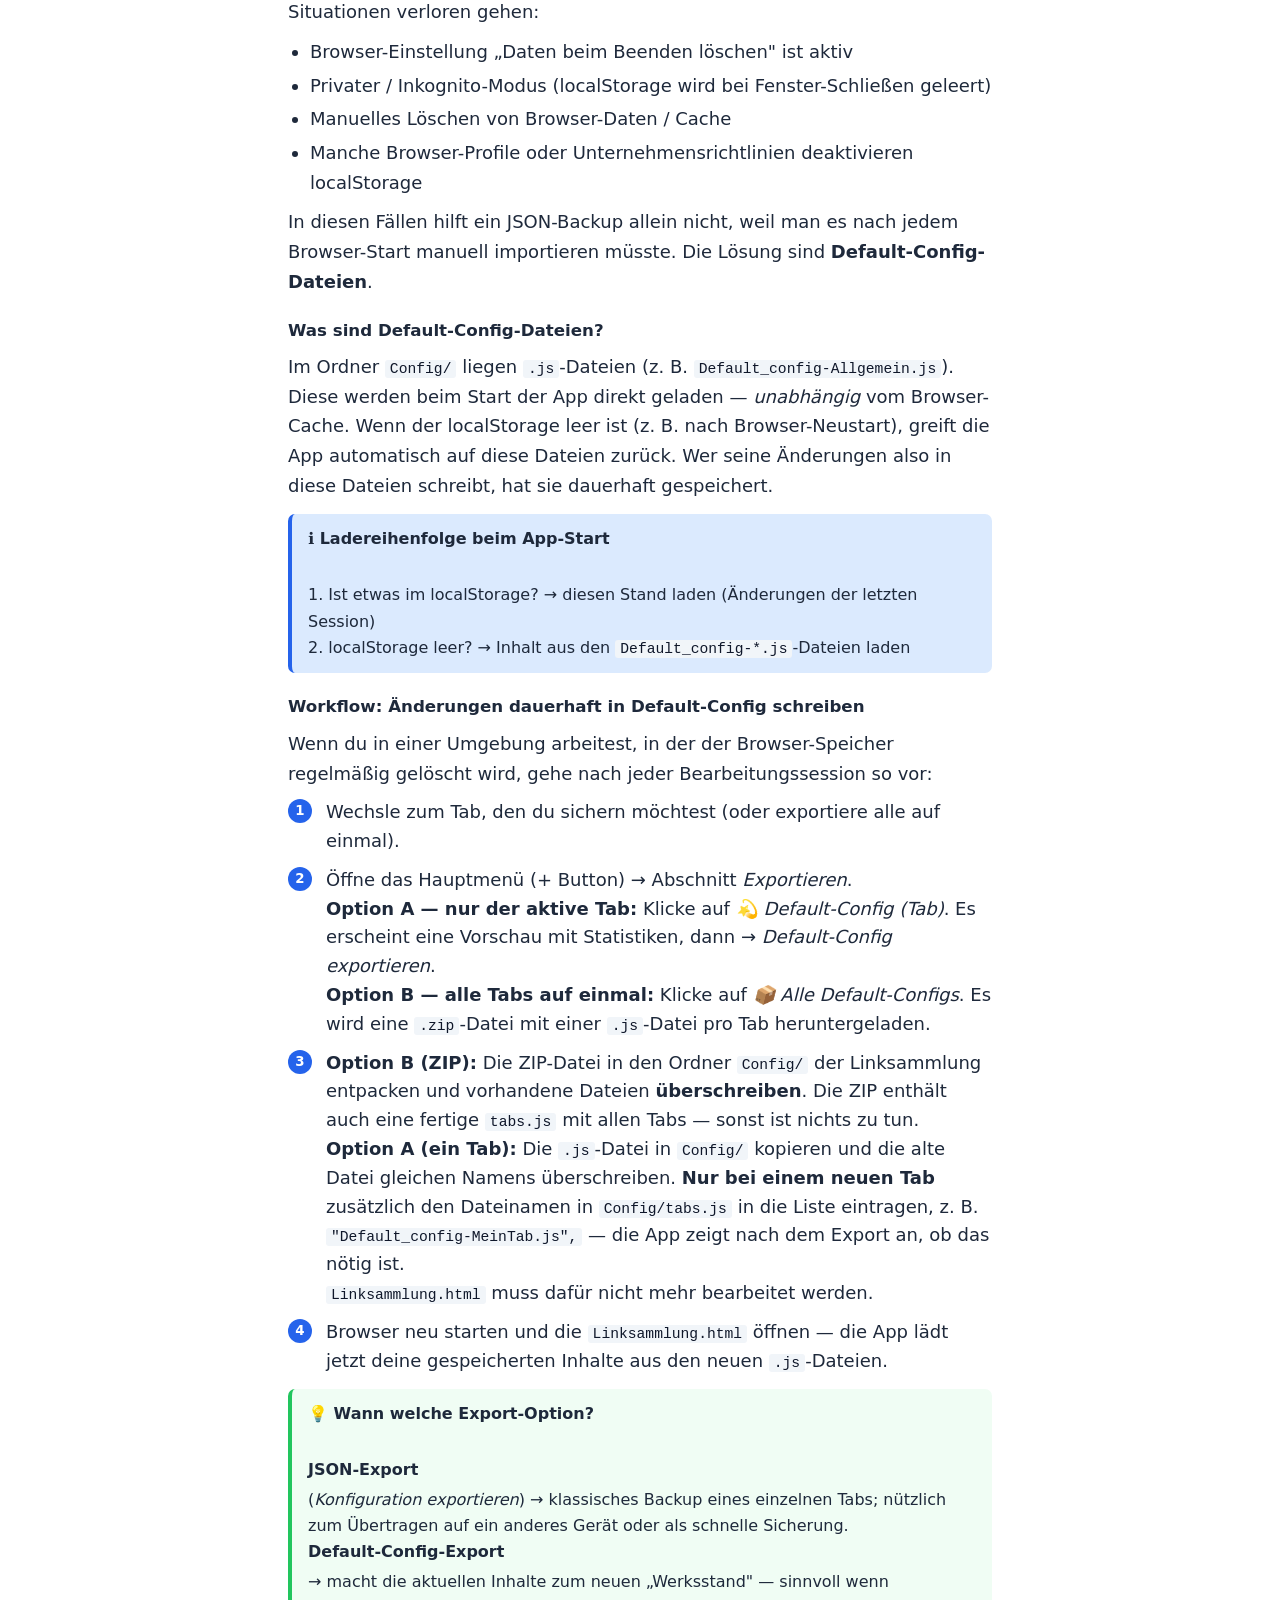
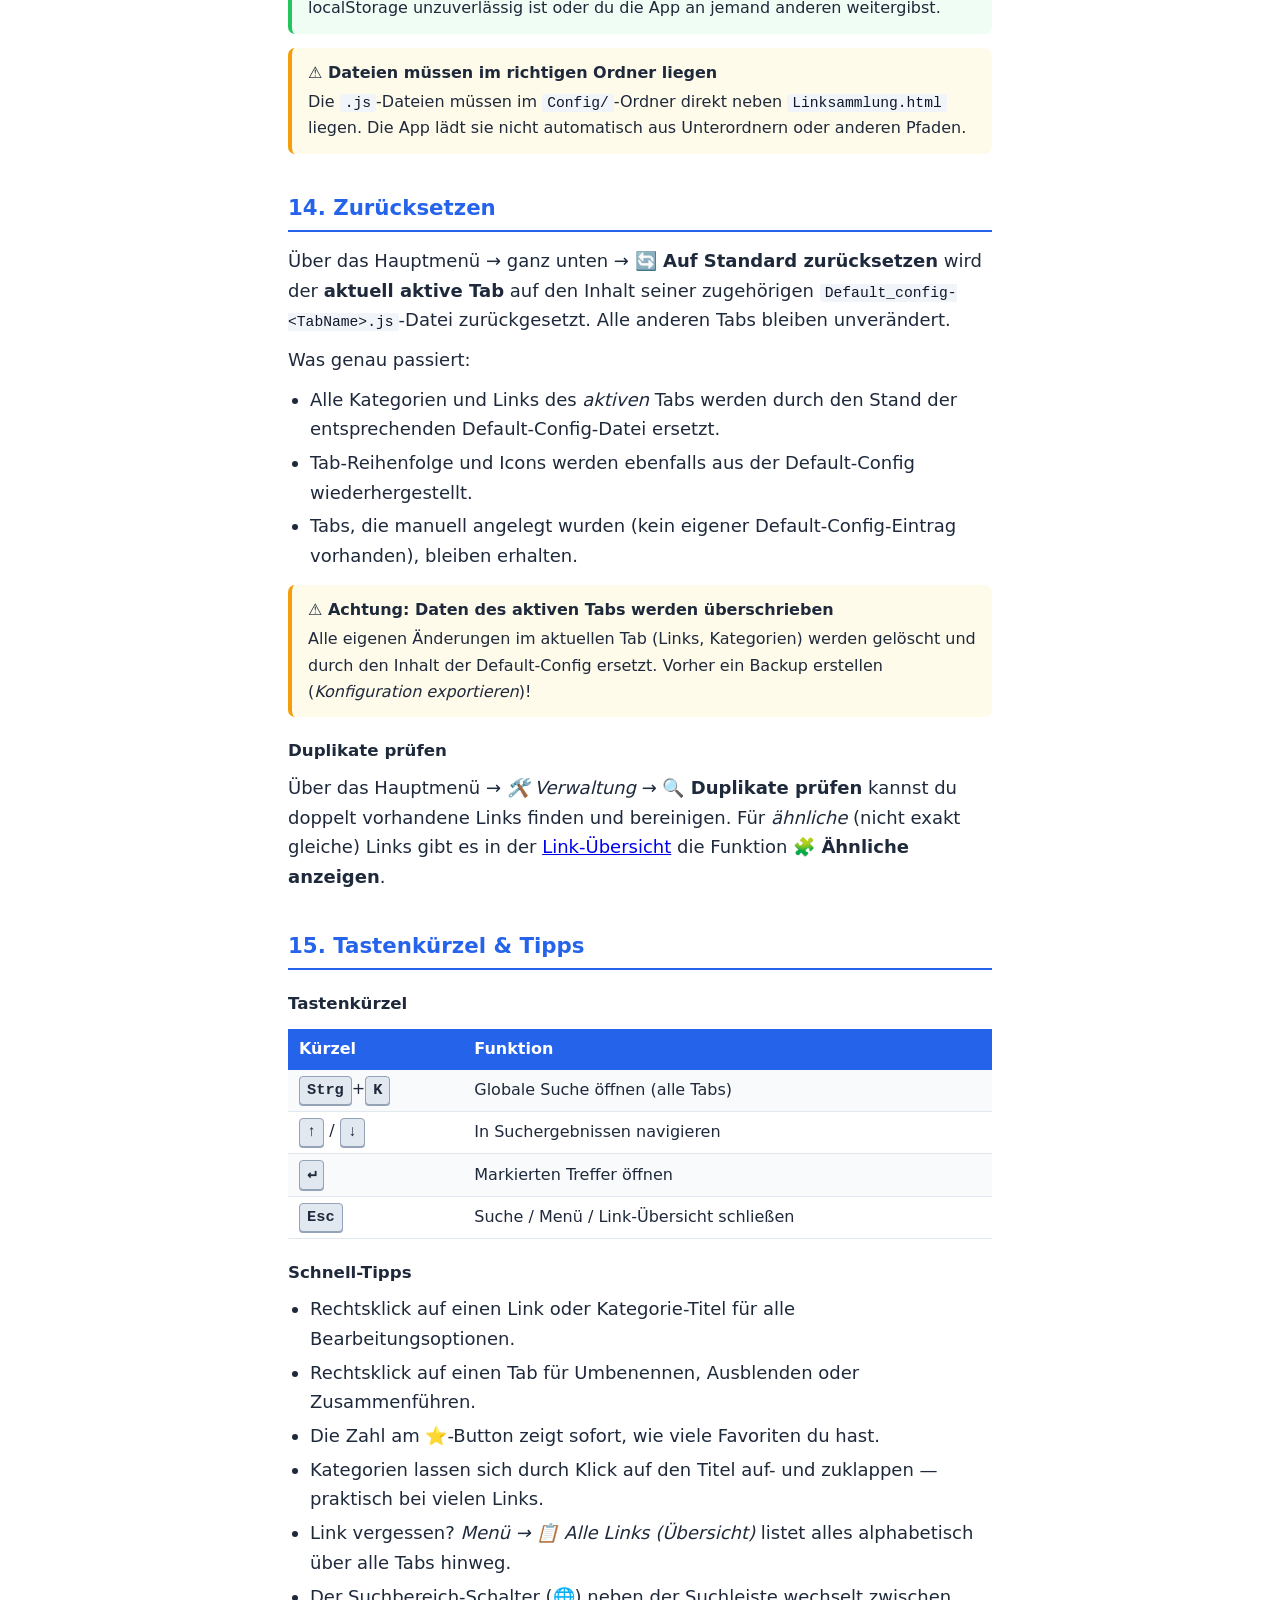
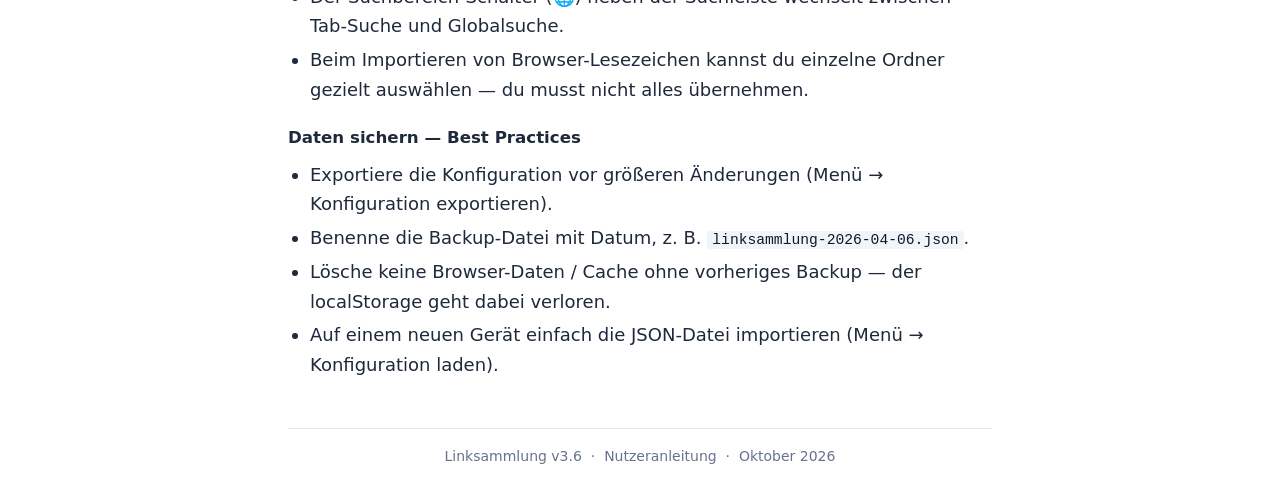
==== commit 55e38d9b: "Neu: Mehrfachauswahl in der Link-Übersicht (v3.6.1) - Checkbox pro Zeile, Shift+Klick für Bereiche, " ====
--- a/Nutzeranleitung.html
+++ b/Nutzeranleitung.html
@@ -513,6 +513,18 @@
     <tr><td>✏️ Bearbeiten</td><td>Titel, URL, Beschreibung, Icon oder Favorit ändern – funktioniert für Links aus jedem Tab</td></tr>
     <tr><td>🗑️ Löschen</td><td>Link löschen; wird die Kategorie dadurch leer, wirst du gefragt, ob sie ebenfalls weg soll</td></tr>
 </table>
+
+<h3>Mehrere Links auf einmal bearbeiten</h3>
+<p>Über die Checkboxen links in der Tabelle lassen sich mehrere Links auswählen – auch über Tabs hinweg.
+   <strong>Shift + Klick</strong> wählt einen ganzen Bereich aus, die Checkbox im Tabellenkopf alle aktuell
+   angezeigten (gefilterten) Links. Sobald etwas ausgewählt ist, erscheint eine Aktionsleiste:</p>
+<table>
+    <tr><th>Aktion</th><th>Funktion</th></tr>
+    <tr><td>⭐ Favorit setzen / ☆ entfernen</td><td>Favoriten-Status für alle ausgewählten Links ändern</td></tr>
+    <tr><td>🔀 Verschieben</td><td>Alle ausgewählten Links in einen Tab und eine (auch neue) Kategorie verschieben</td></tr>
+    <tr><td>🗑️ Löschen</td><td>Alle ausgewählten Links nach Rückfrage löschen</td></tr>
+</table>
+<p>Werden dabei Kategorien leer, fragt die App einmal gesammelt, ob diese ebenfalls gelöscht werden sollen.</p>
 
 <h3>Ähnliche Links finden</h3>
 <p>Ein 🧩 neben dem Namen zeigt, dass es ähnliche Links gibt (Tooltip zeigt, wie viele und warum).
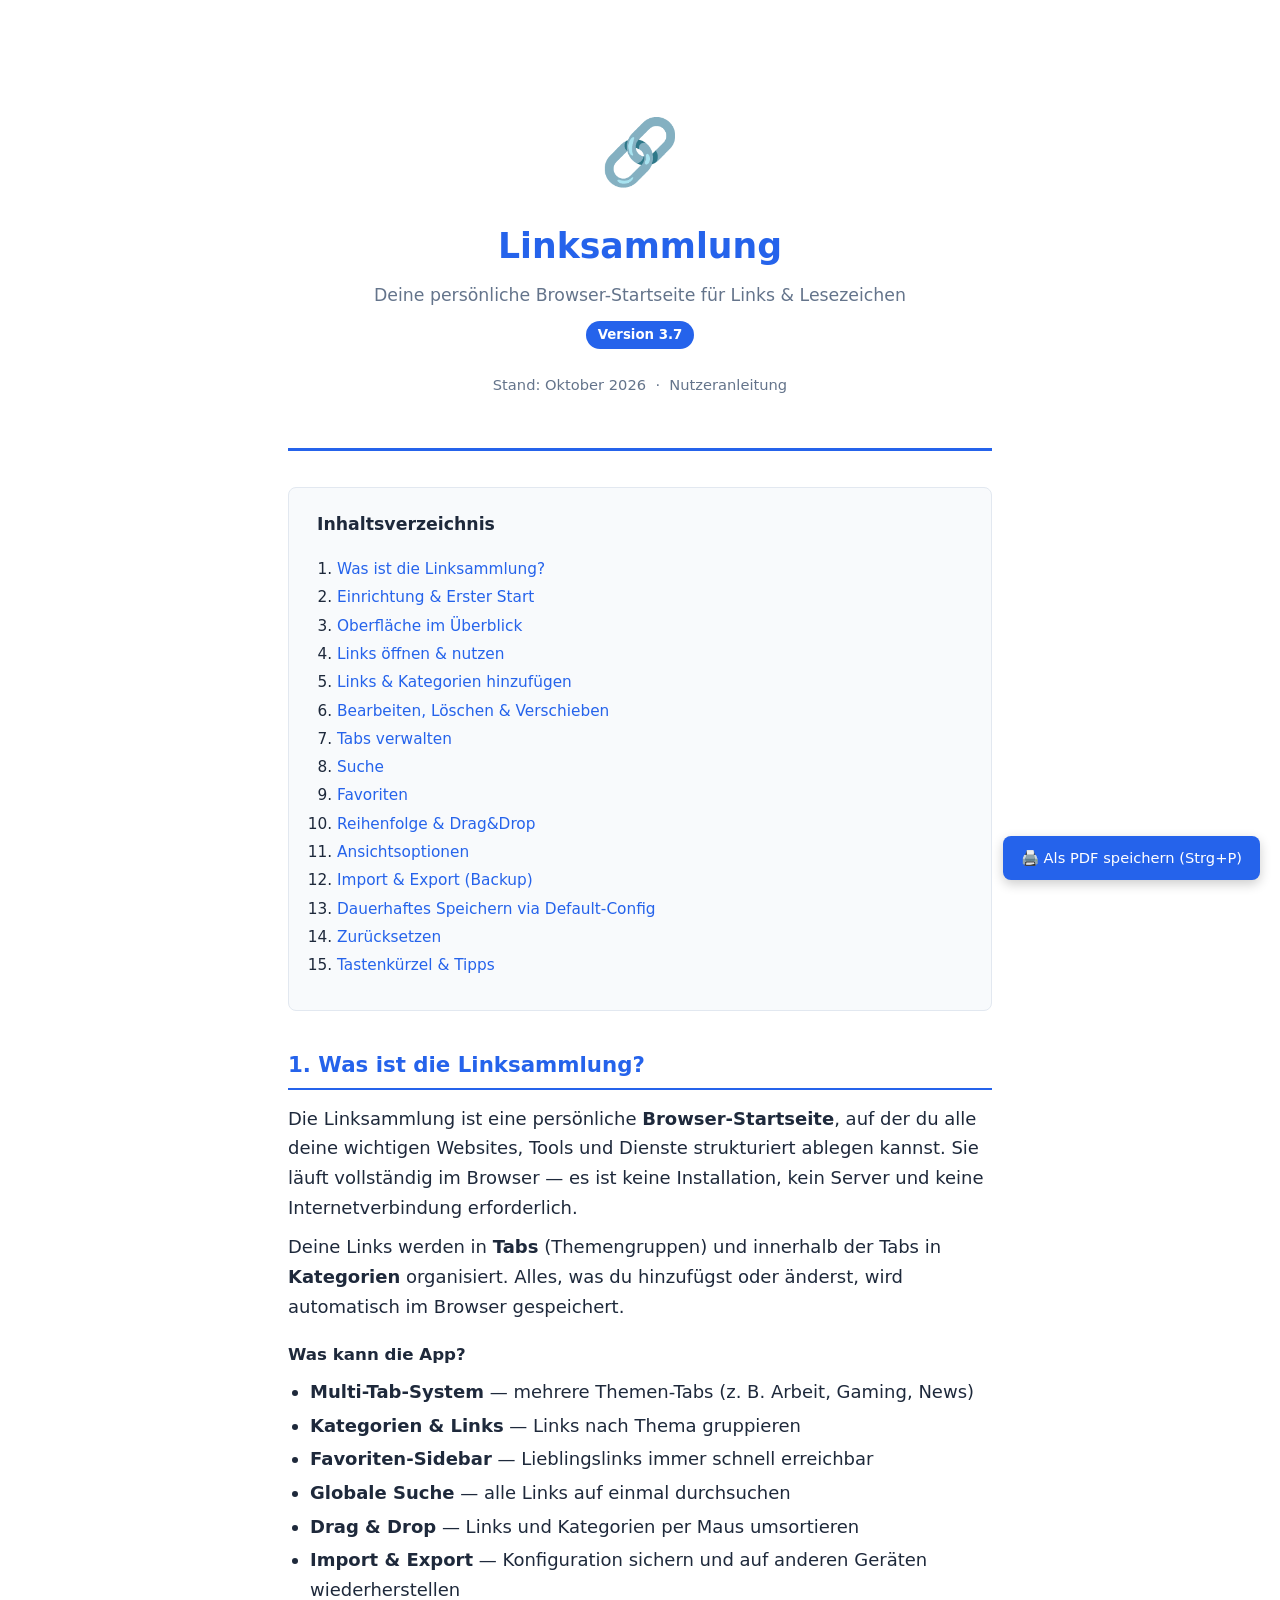
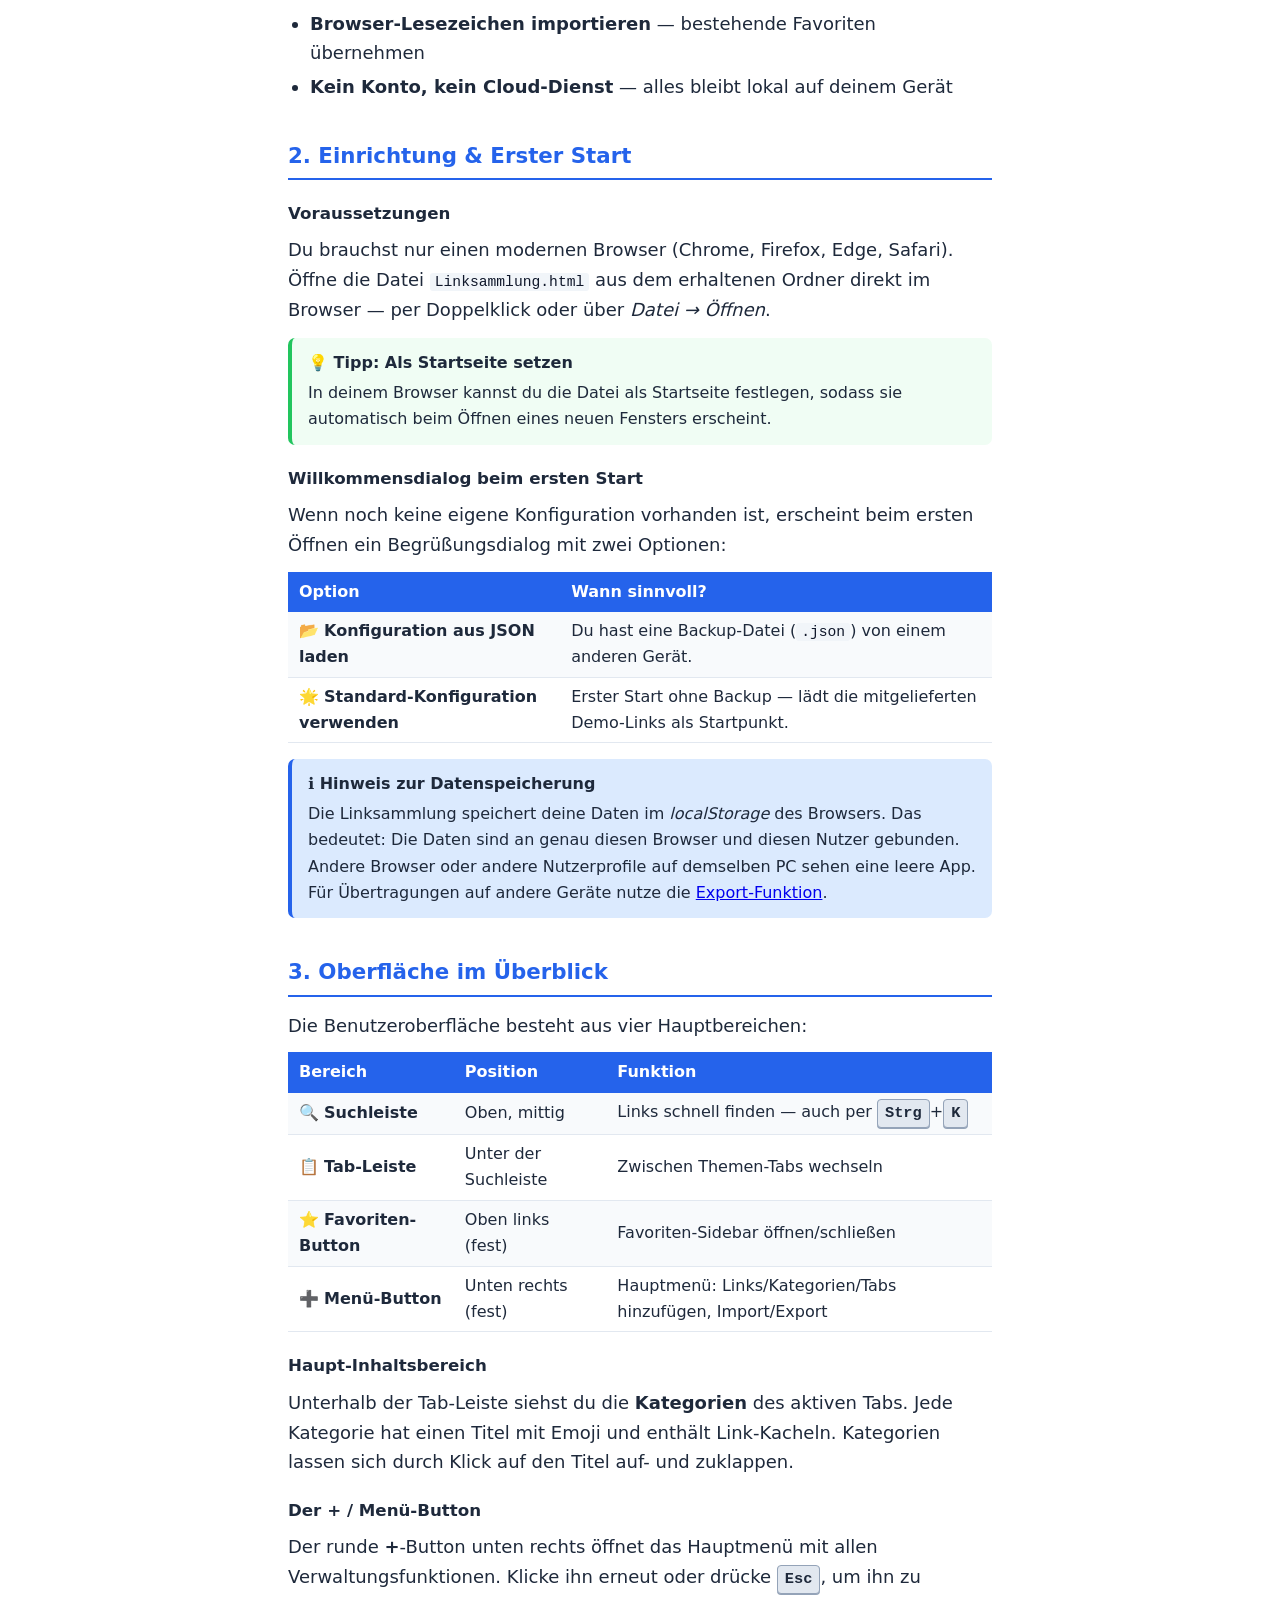
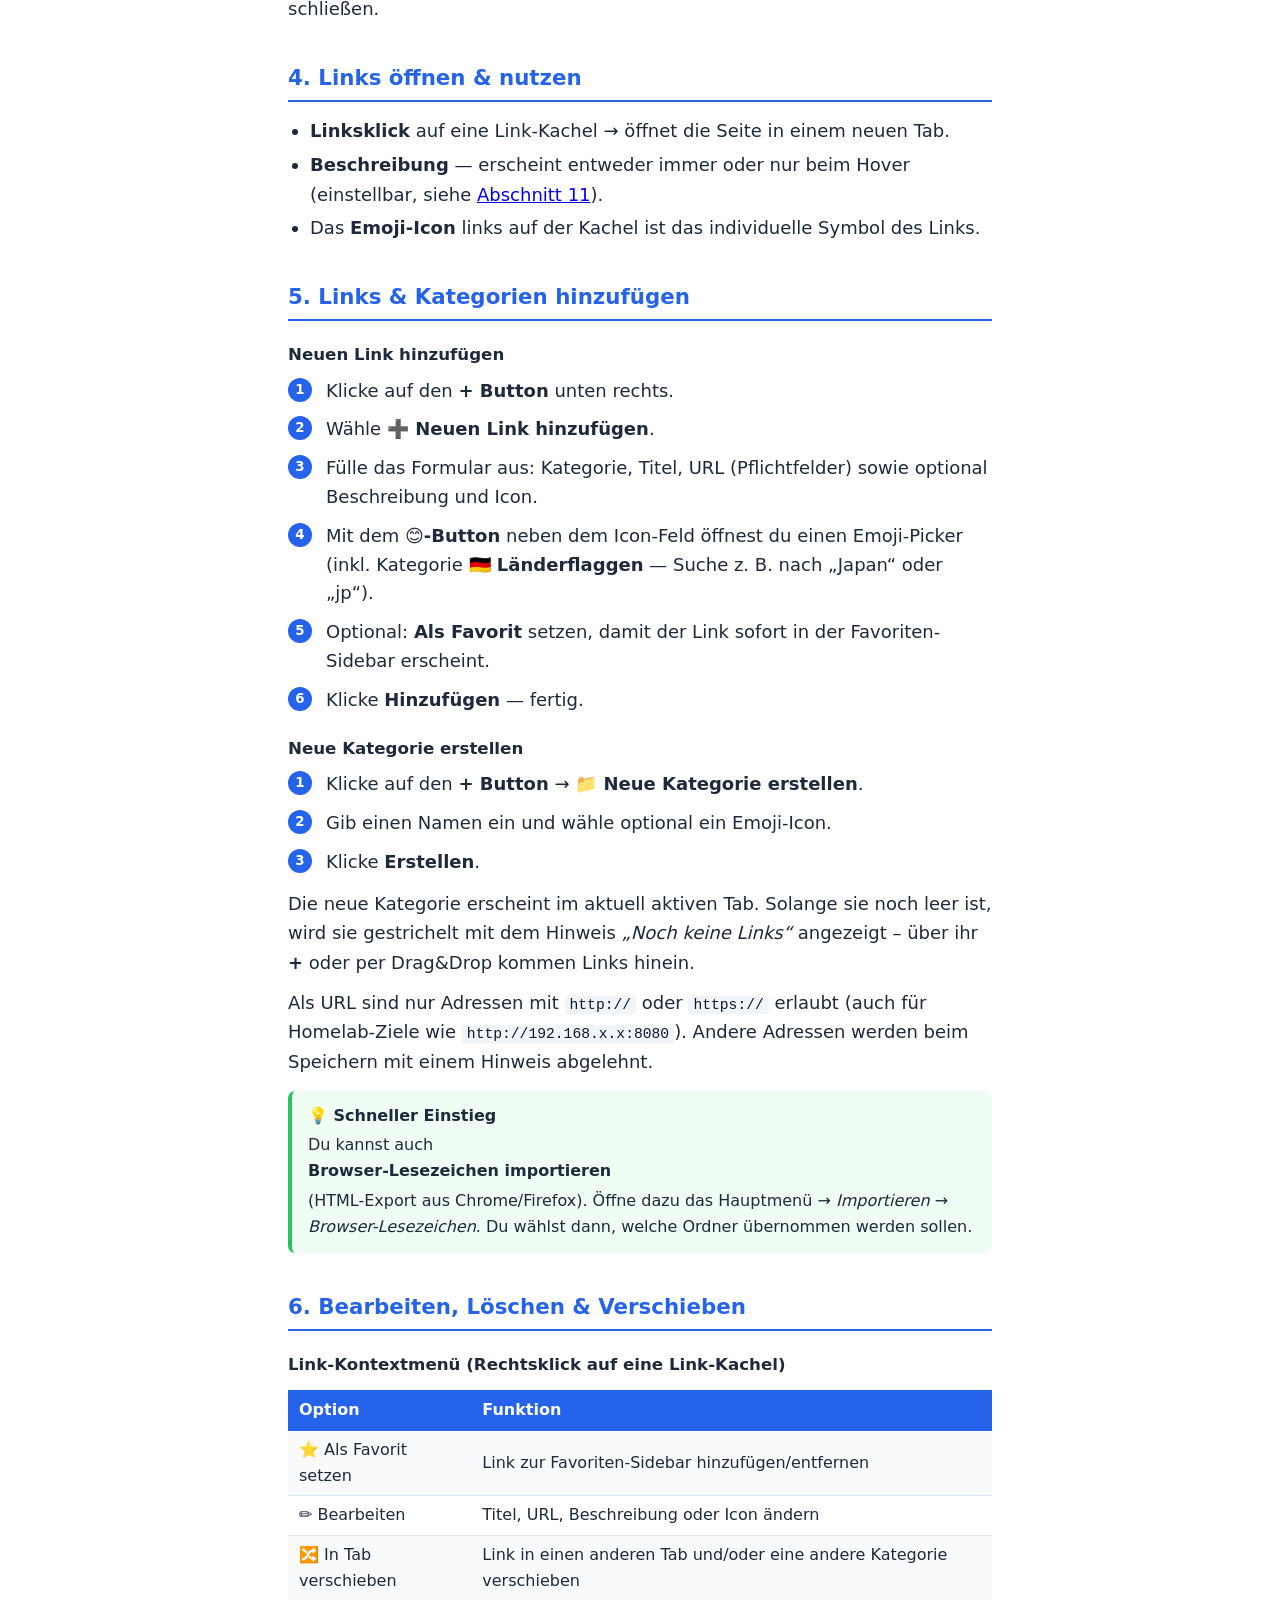
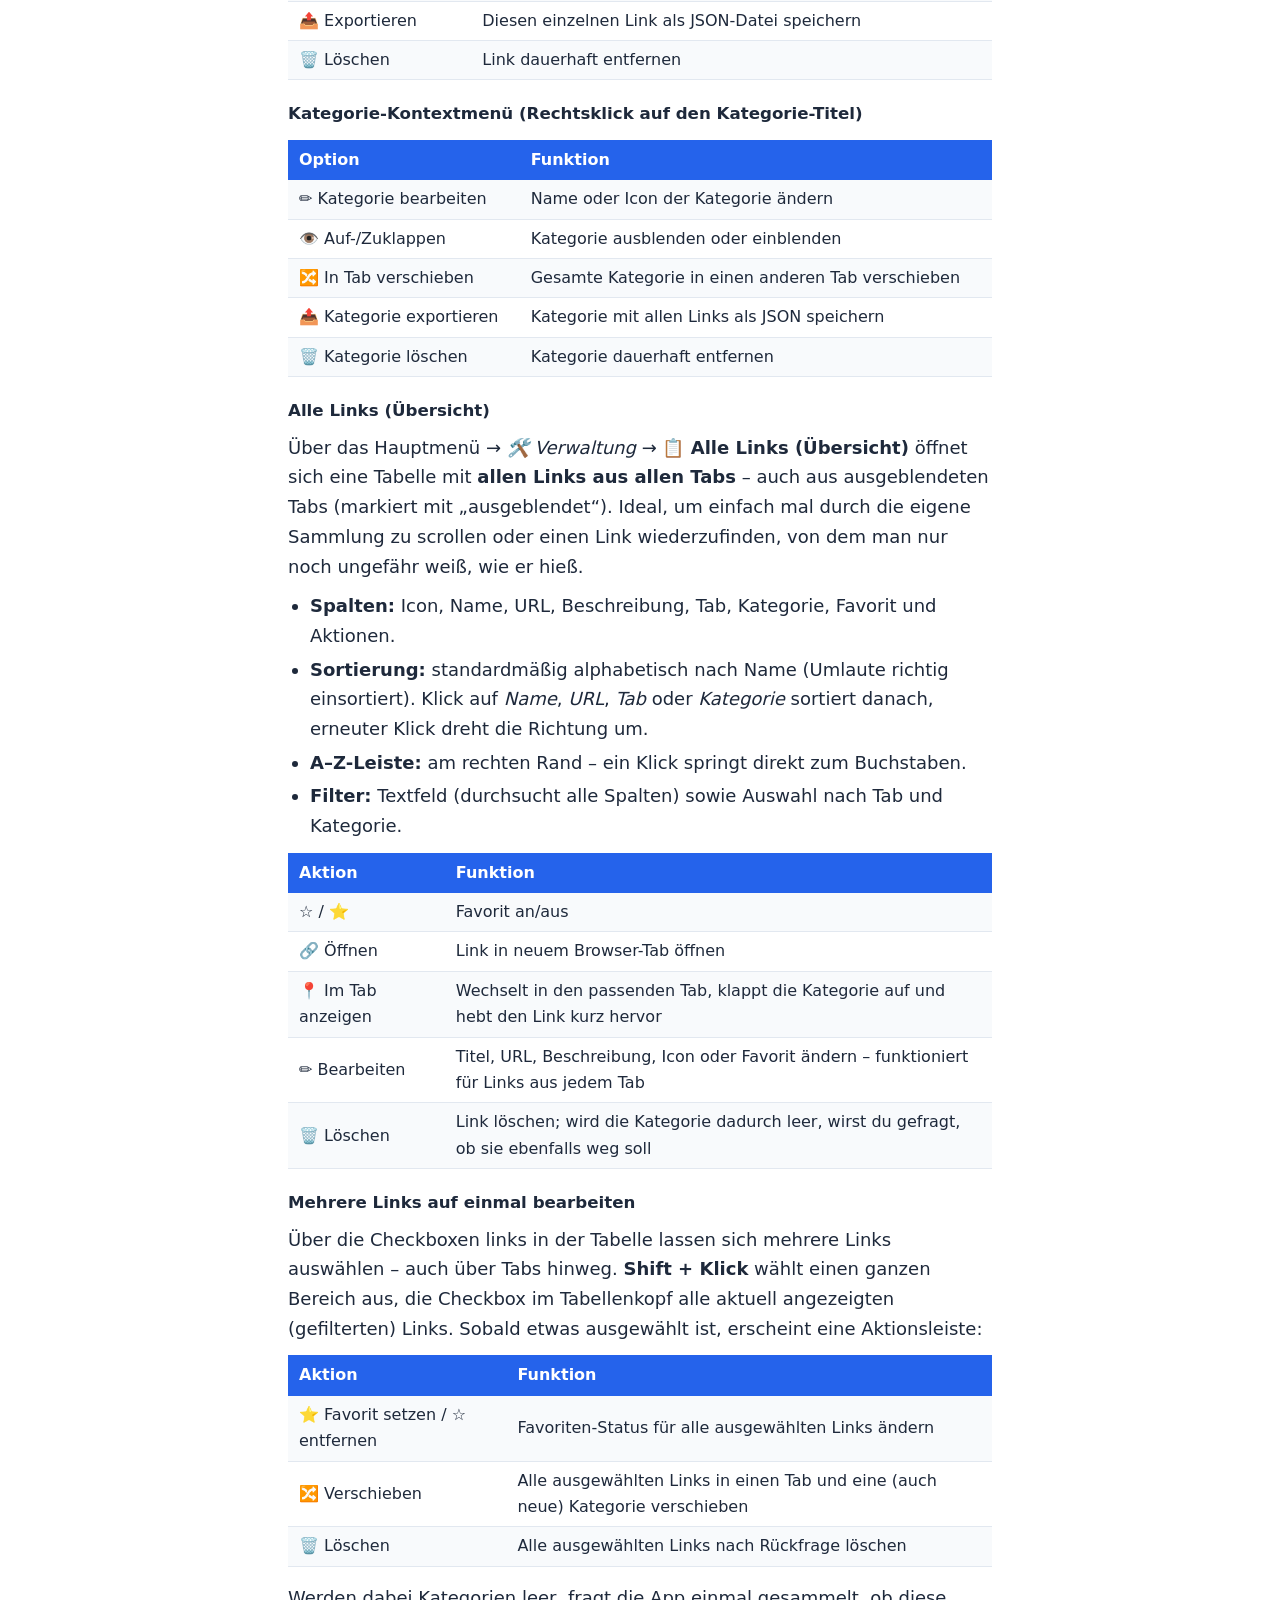
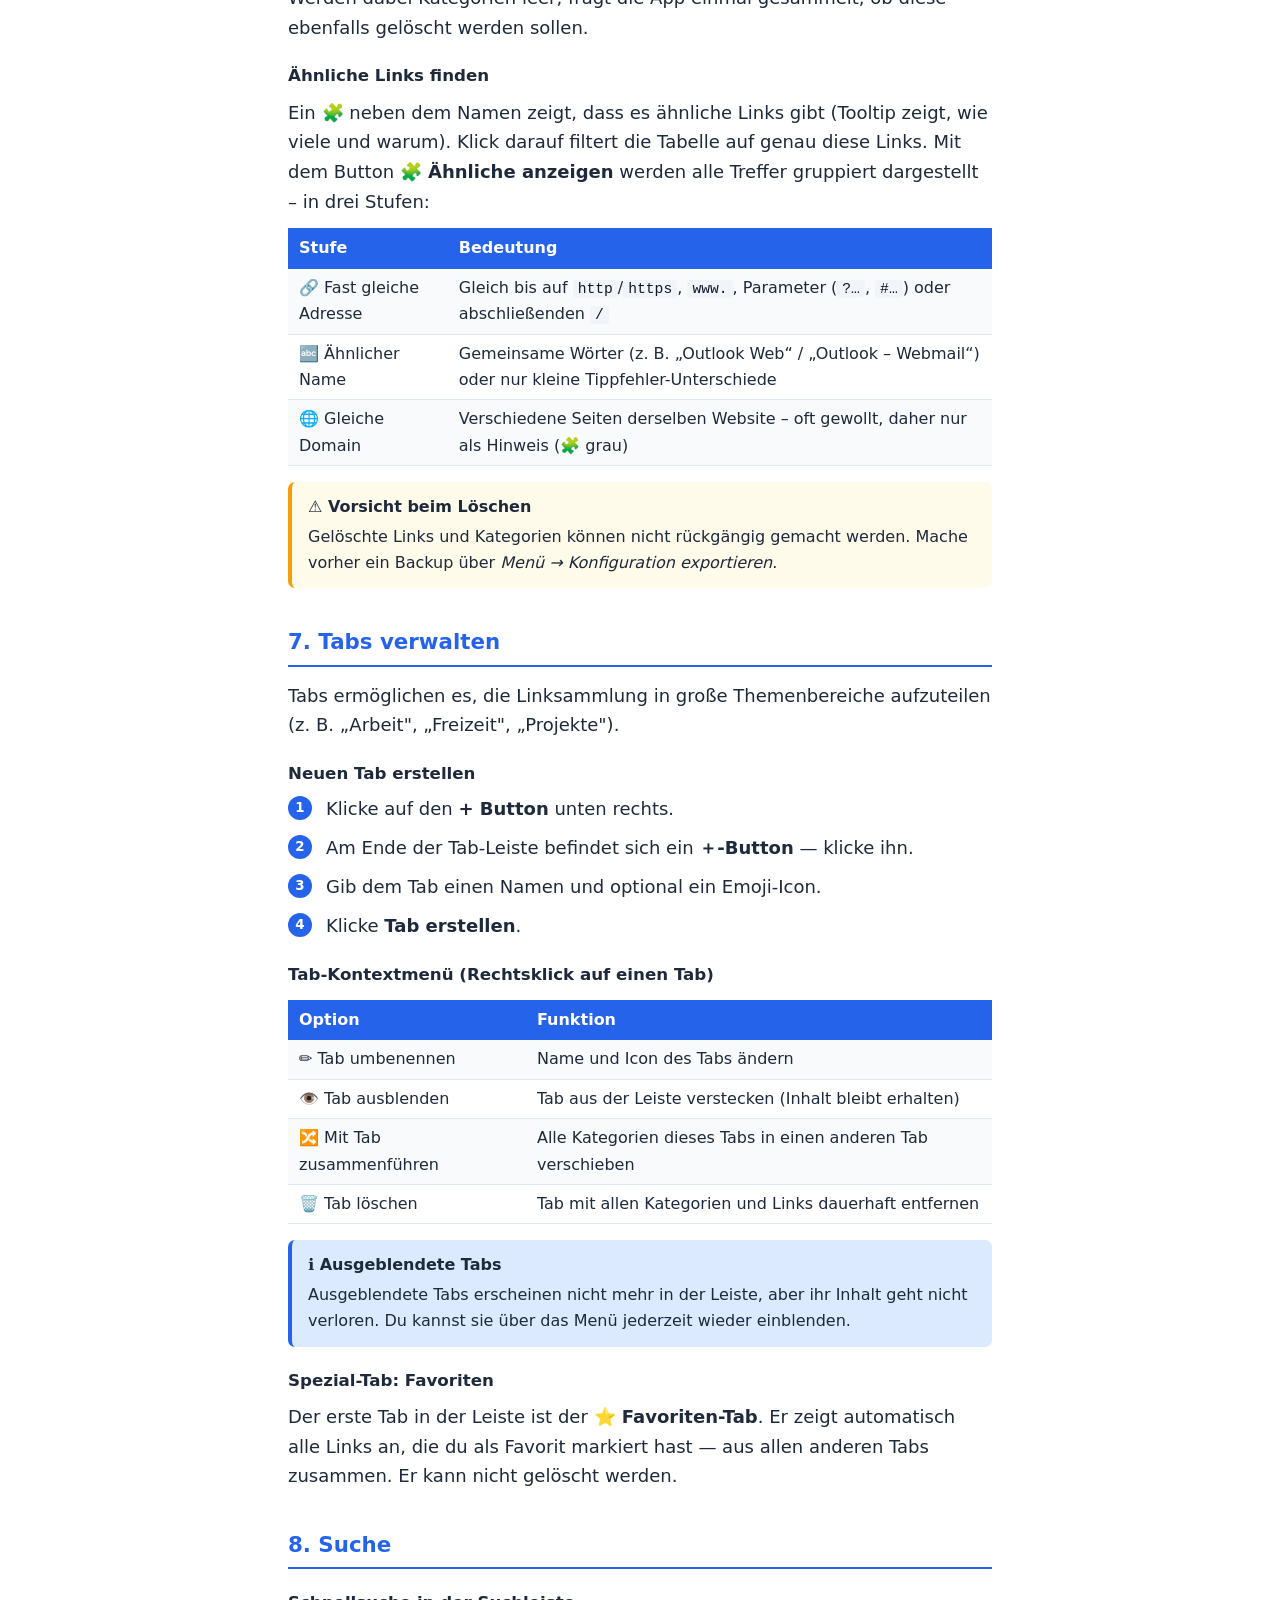
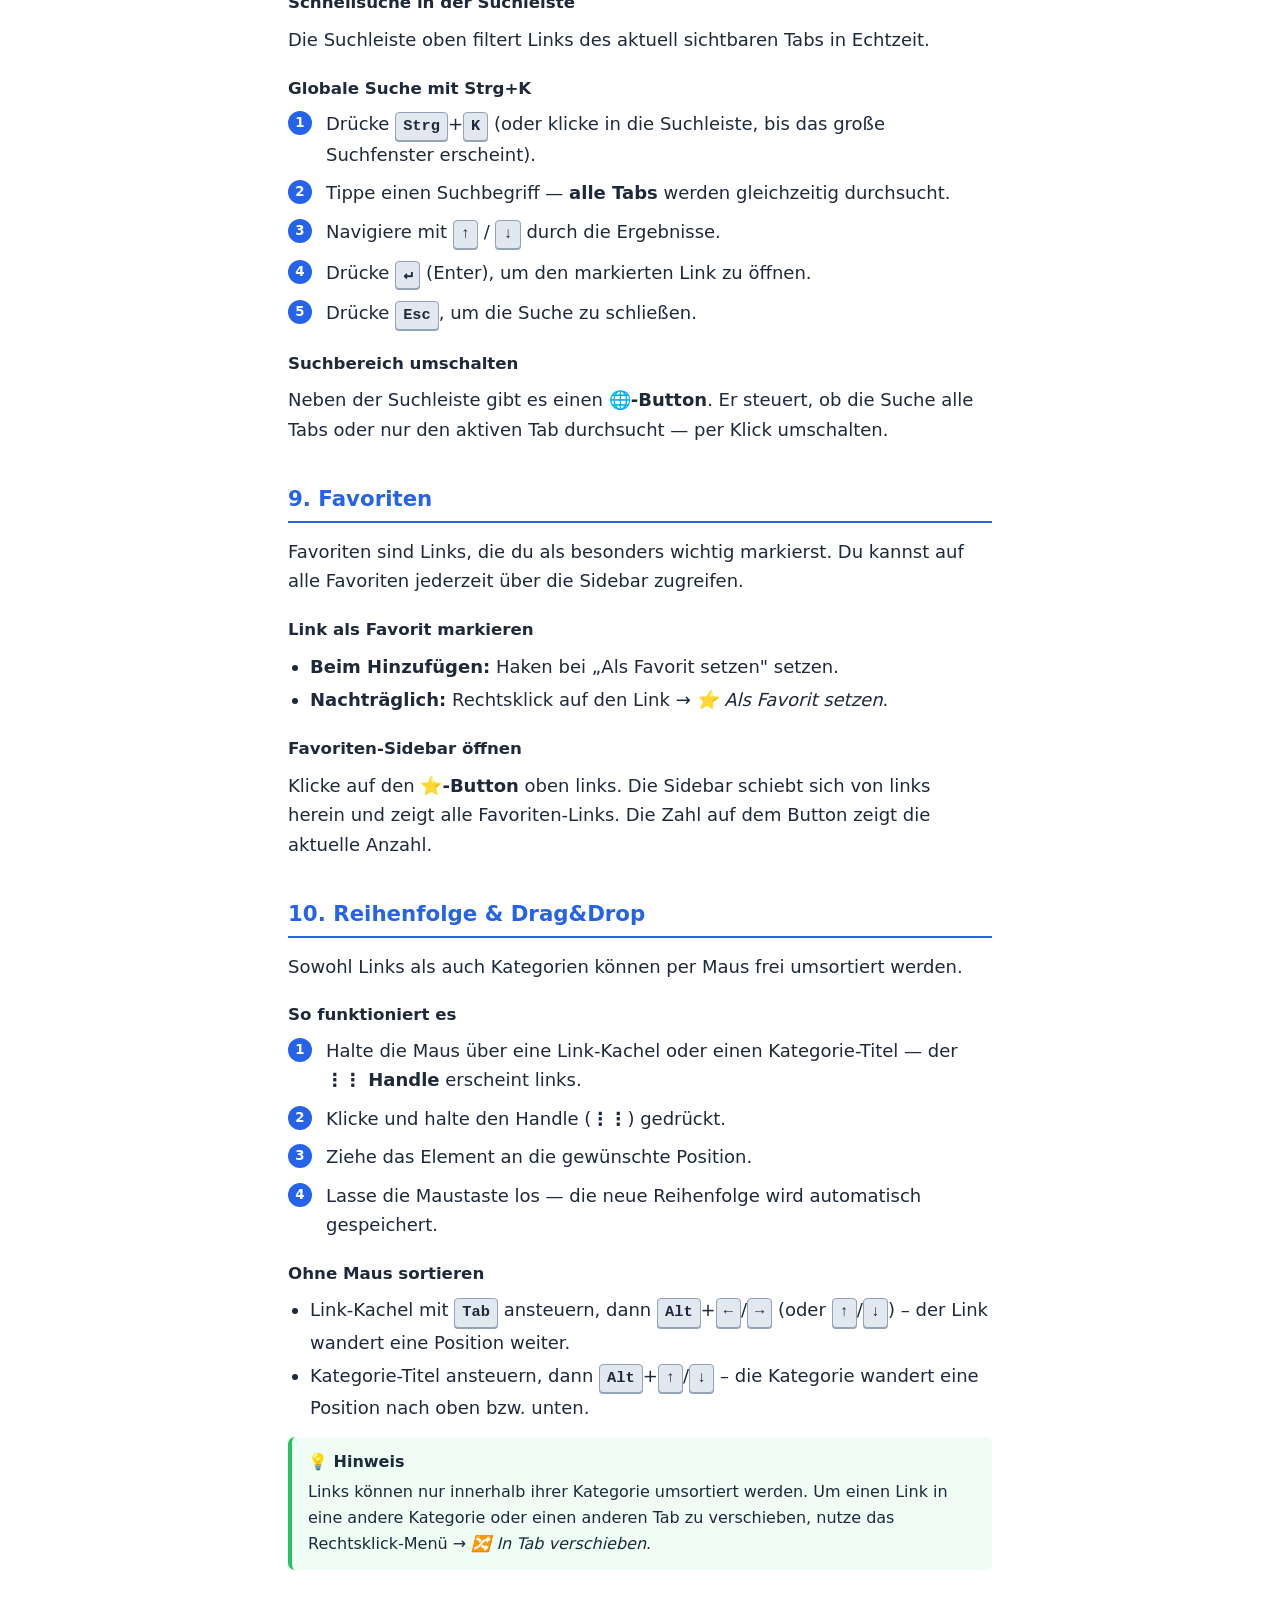
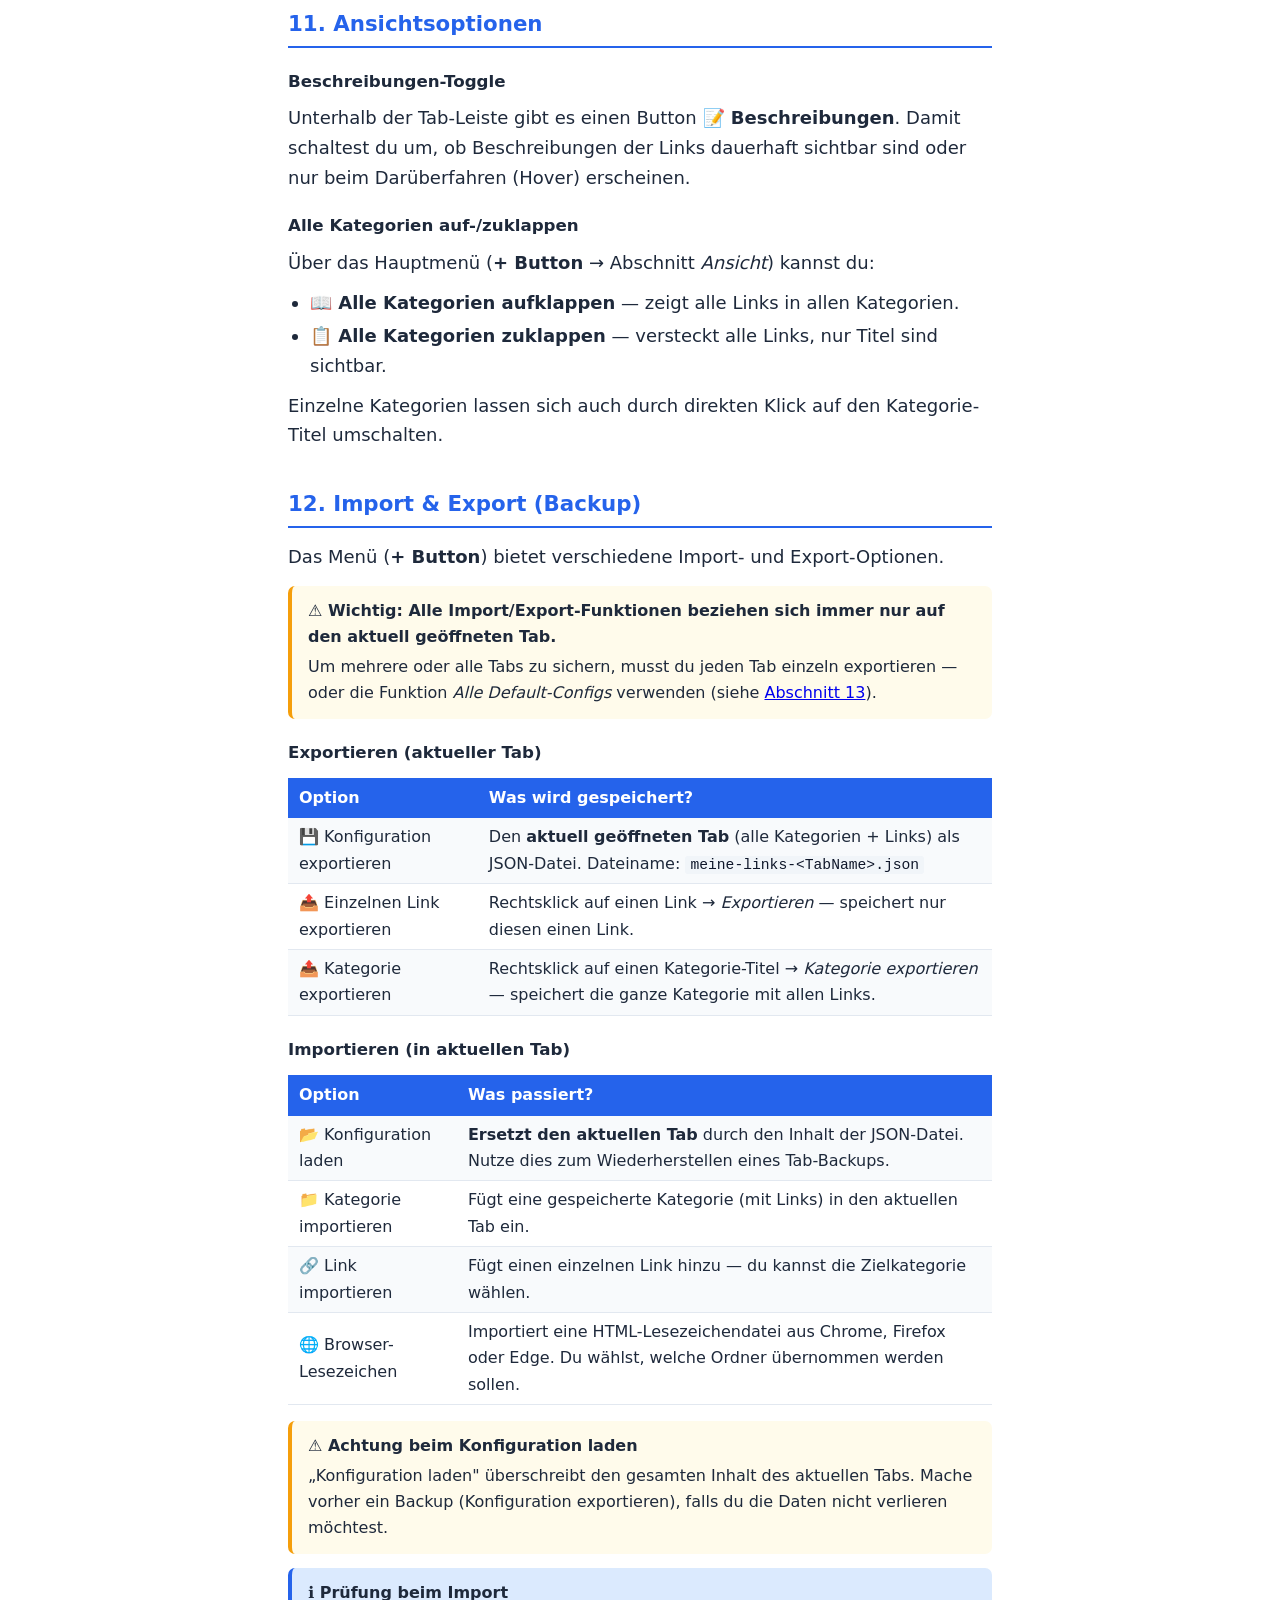
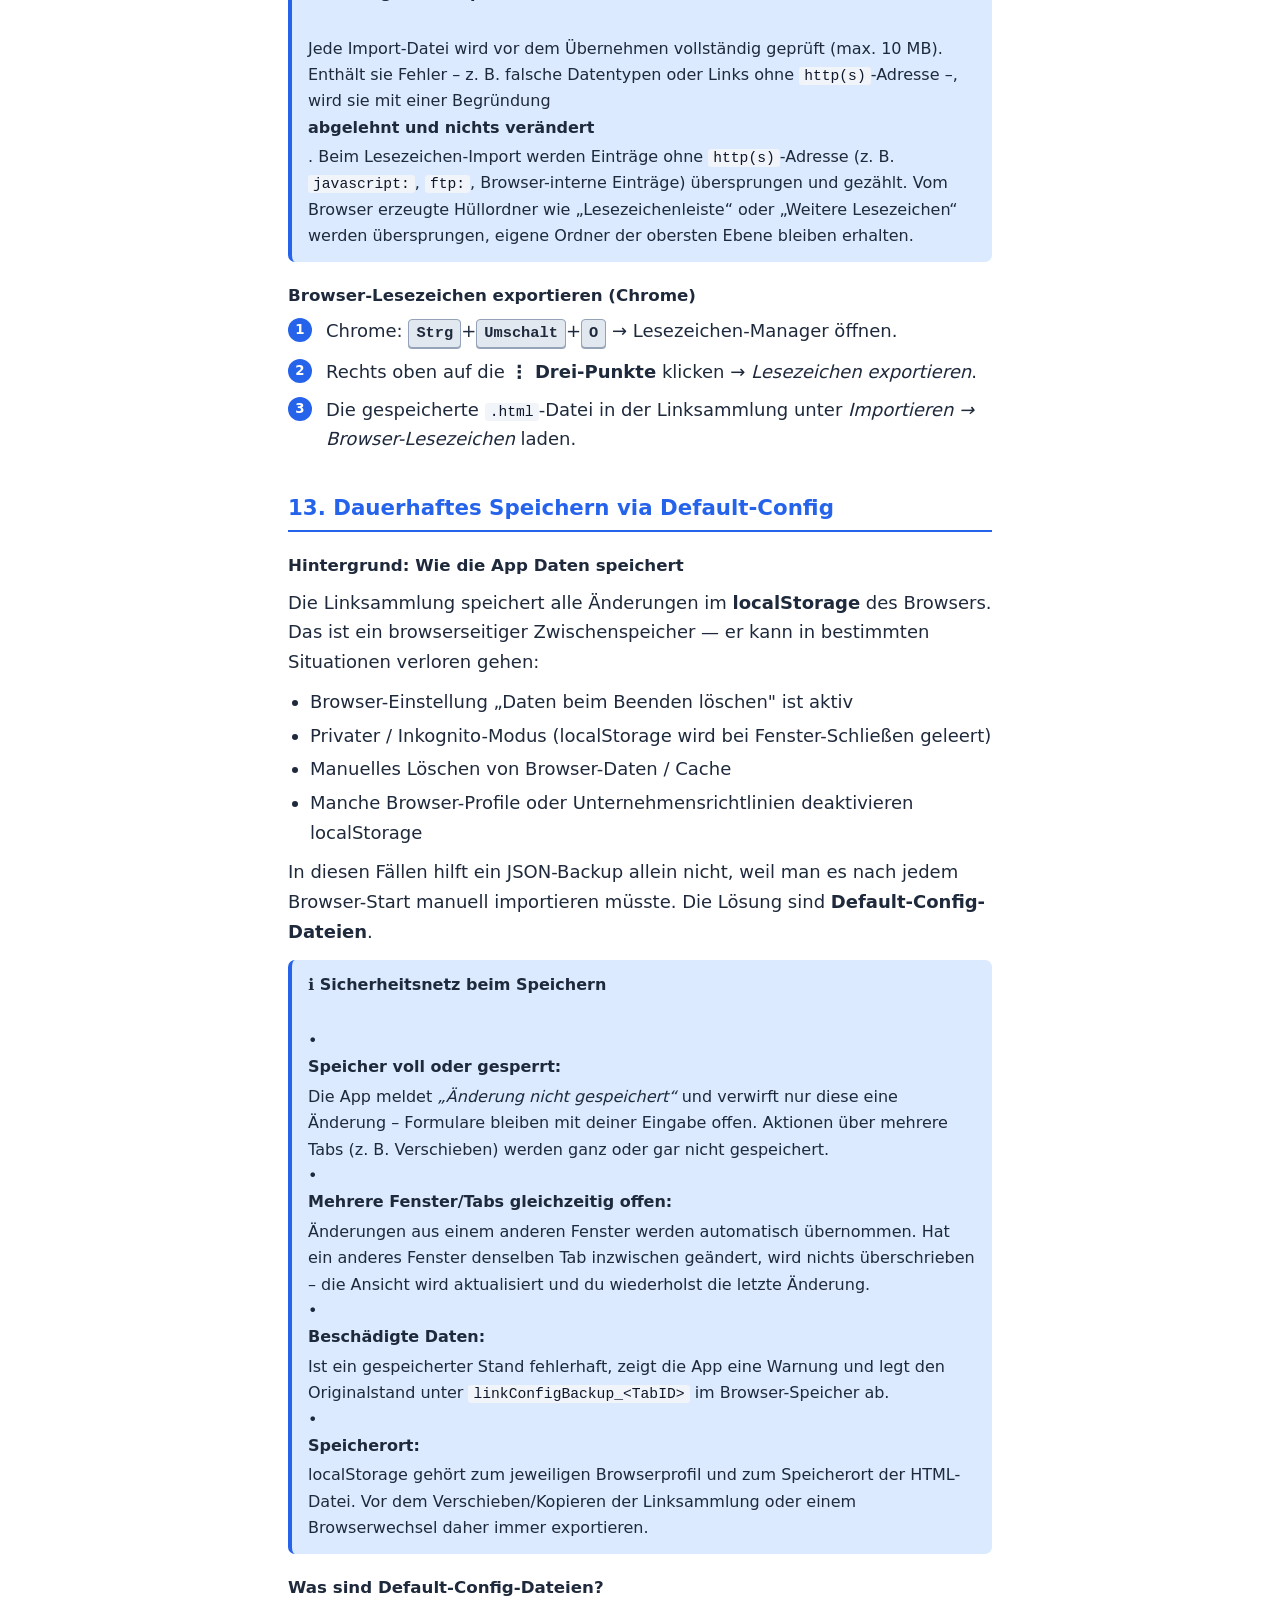
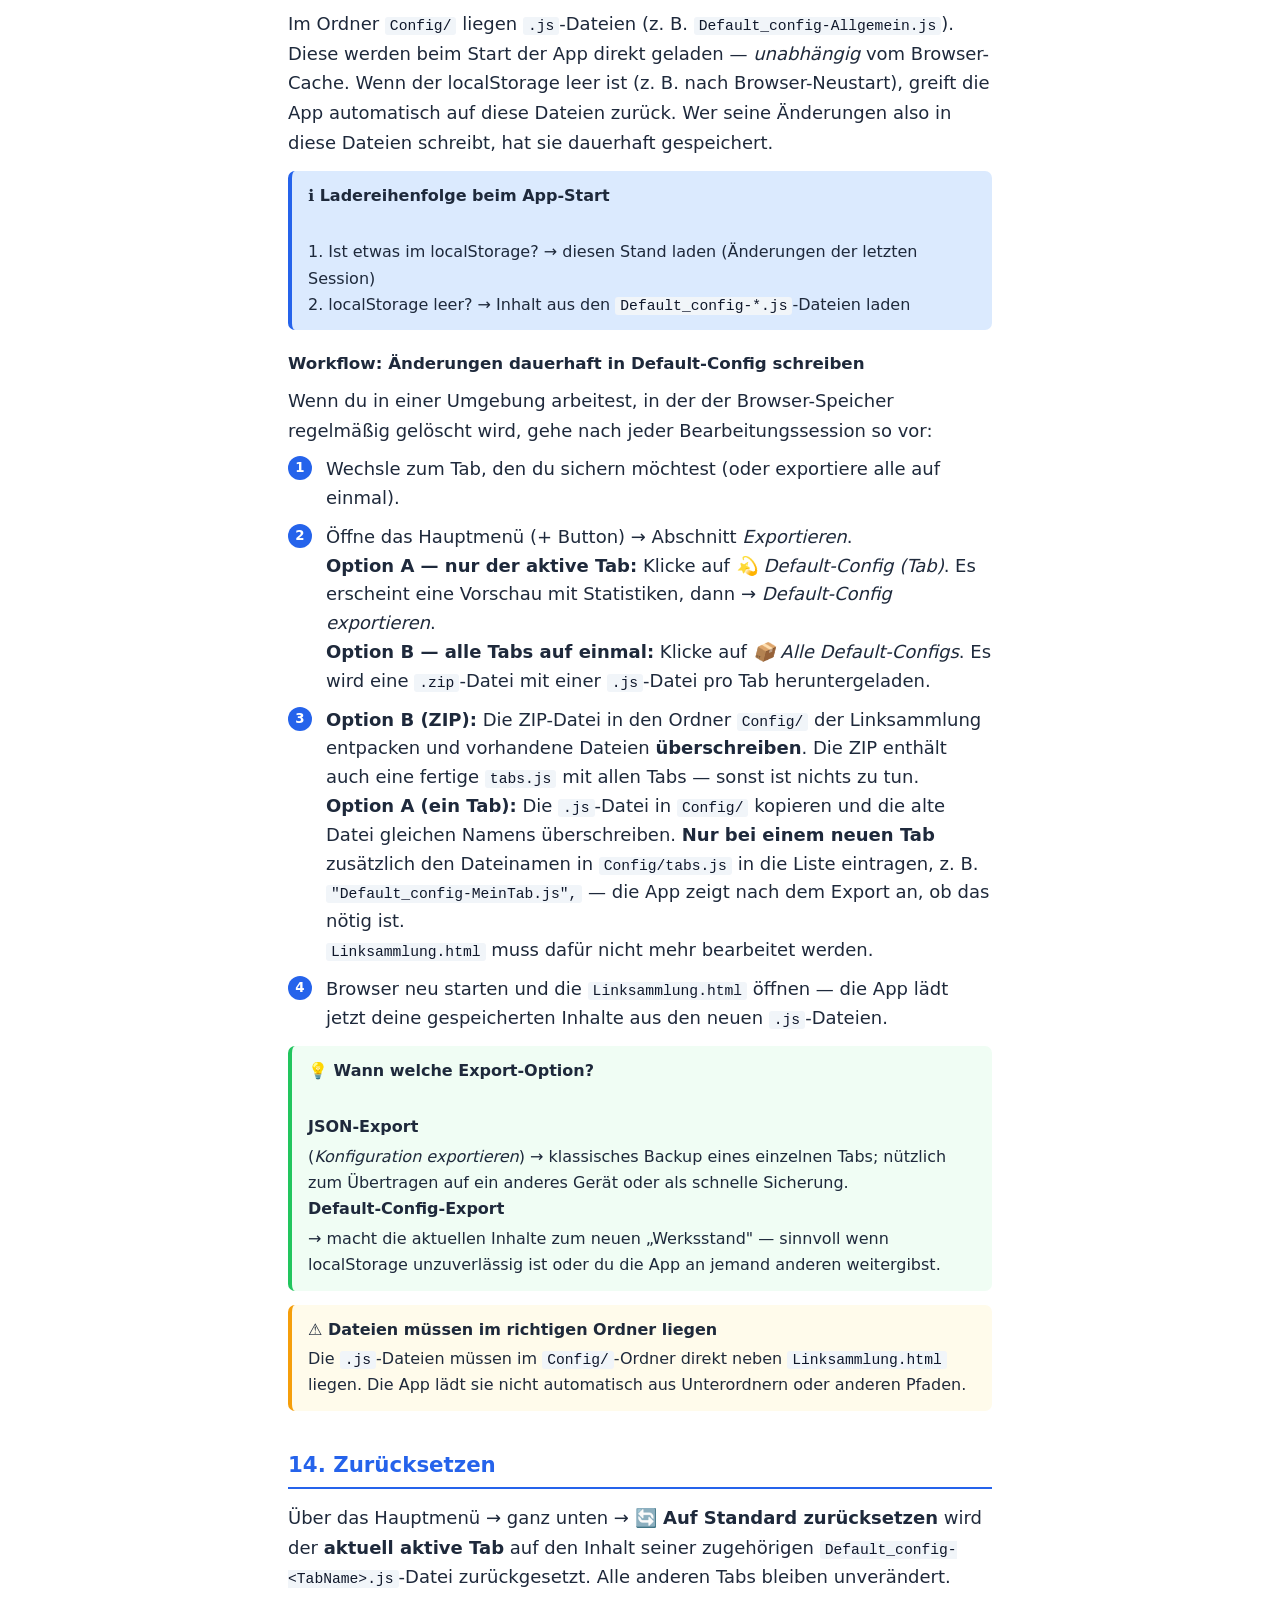
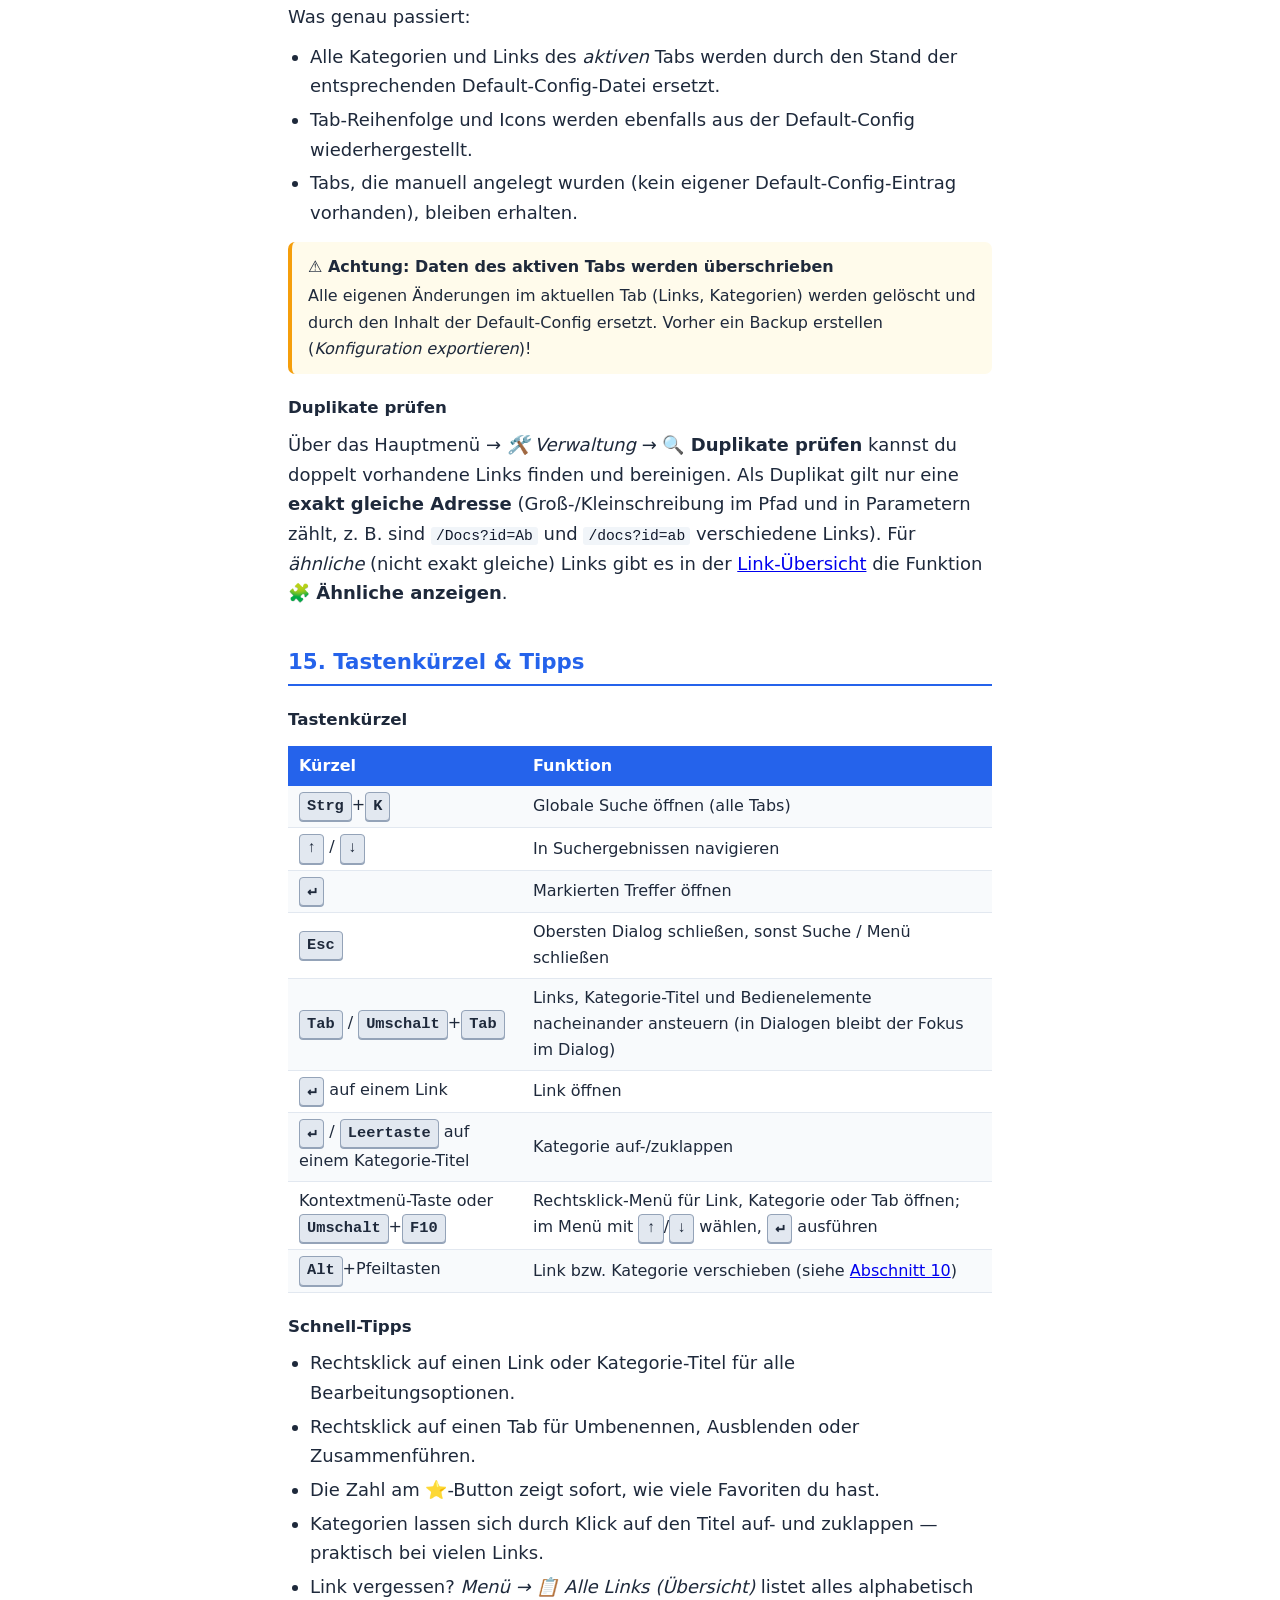
==== commit 4dc3b030: "Neu: Tastaturbedienung und Dialog-Semantik (v3.7.0) Umsetzung Audit-Befund A19:  - JS/a11y.js (neu):" ====
--- a/Nutzeranleitung.html
+++ b/Nutzeranleitung.html
@@ -3,7 +3,7 @@
 <head>
     <meta charset="UTF-8">
     <meta name="viewport" content="width=device-width, initial-scale=1.0">
-    <title>Linksammlung v3.6 — Nutzeranleitung</title>
+    <title>Linksammlung v3.7 — Nutzeranleitung</title>
     <style>
         /* =============================================
            PRINT + SCREEN STYLES
@@ -233,7 +233,7 @@
             @page {
                 margin: 2cm 2.2cm 2.2cm 2.2cm;
                 @bottom-center {
-                    content: "Linksammlung v3.6 — Nutzeranleitung  |  Seite " counter(page);
+                    content: "Linksammlung v3.7 — Nutzeranleitung  |  Seite " counter(page);
                     font-size: 9pt;
                     color: #94a3b8;
                 }
@@ -269,9 +269,9 @@
     <div style="font-size: 48pt; margin-bottom: 12px;">🔗</div>
     <h1>Linksammlung</h1>
     <div class="subtitle">Deine persönliche Browser-Startseite für Links &amp; Lesezeichen</div>
-    <div class="version-badge">Version 3.6</div>
+    <div class="version-badge">Version 3.7</div>
     <div style="margin-top: 24px; font-size: 11pt; color: var(--muted);">
-        Stand: April 2026 &nbsp;·&nbsp; Nutzeranleitung
+        Stand: Oktober 2026 &nbsp;·&nbsp; Nutzeranleitung
     </div>
 </div>
 
@@ -457,7 +457,12 @@
     <li>Gib einen Namen ein und wähle optional ein Emoji-Icon.</li>
     <li>Klicke <strong>Erstellen</strong>.</li>
 </ol>
-<p>Die neue Kategorie erscheint im aktuell aktiven Tab.</p>
+<p>Die neue Kategorie erscheint im aktuell aktiven Tab. Solange sie noch leer ist, wird sie
+   gestrichelt mit dem Hinweis <em>„Noch keine Links“</em> angezeigt – über ihr <strong>+</strong>
+   oder per Drag&amp;Drop kommen Links hinein.</p>
+<p>Als URL sind nur Adressen mit <code>http://</code> oder <code>https://</code> erlaubt
+   (auch für Homelab-Ziele wie <code>http://192.168.x.x:8080</code>). Andere Adressen werden
+   beim Speichern mit einem Hinweis abgelehnt.</p>
 
 <div class="tip">
     <strong>💡 Schneller Einstieg</strong>
@@ -641,6 +646,14 @@
     <li>Lasse die Maustaste los — die neue Reihenfolge wird automatisch gespeichert.</li>
 </ol>
 
+<h3>Ohne Maus sortieren</h3>
+<ul>
+    <li>Link-Kachel mit <kbd>Tab</kbd> ansteuern, dann <kbd>Alt</kbd>+<kbd>←</kbd>/<kbd>→</kbd>
+        (oder <kbd>↑</kbd>/<kbd>↓</kbd>) – der Link wandert eine Position weiter.</li>
+    <li>Kategorie-Titel ansteuern, dann <kbd>Alt</kbd>+<kbd>↑</kbd>/<kbd>↓</kbd> – die Kategorie
+        wandert eine Position nach oben bzw. unten.</li>
+</ul>
+
 <div class="tip">
     <strong>💡 Hinweis</strong>
     Links können nur innerhalb ihrer Kategorie umsortiert werden.
@@ -728,6 +741,16 @@
     <strong>⚠️ Achtung beim Konfiguration laden</strong>
     „Konfiguration laden" überschreibt den gesamten Inhalt des aktuellen Tabs.
     Mache vorher ein Backup (Konfiguration exportieren), falls du die Daten nicht verlieren möchtest.
+</div>
+
+<div class="info">
+    <strong>ℹ️ Prüfung beim Import</strong><br>
+    Jede Import-Datei wird vor dem Übernehmen vollständig geprüft (max. 10&nbsp;MB).
+    Enthält sie Fehler – z.&nbsp;B. falsche Datentypen oder Links ohne <code>http(s)</code>-Adresse –,
+    wird sie mit einer Begründung <strong>abgelehnt und nichts verändert</strong>.
+    Beim Lesezeichen-Import werden Einträge ohne <code>http(s)</code>-Adresse (z.&nbsp;B. <code>javascript:</code>,
+    <code>ftp:</code>, Browser-interne Einträge) übersprungen und gezählt. Vom Browser erzeugte Hüllordner
+    wie „Lesezeichenleiste“ oder „Weitere Lesezeichen“ werden übersprungen, eigene Ordner der obersten Ebene bleiben erhalten.
 </div>
 
 <h3>Browser-Lesezeichen exportieren (Chrome)</h3>
@@ -760,6 +783,20 @@
     In diesen Fällen hilft ein JSON-Backup allein nicht, weil man es nach jedem
     Browser-Start manuell importieren müsste. Die Lösung sind <strong>Default-Config-Dateien</strong>.
 </p>
+
+<div class="info">
+    <strong>ℹ️ Sicherheitsnetz beim Speichern</strong><br>
+    • <strong>Speicher voll oder gesperrt:</strong> Die App meldet <em>„Änderung nicht gespeichert“</em>
+      und verwirft nur diese eine Änderung – Formulare bleiben mit deiner Eingabe offen.
+      Aktionen über mehrere Tabs (z.&nbsp;B. Verschieben) werden ganz oder gar nicht gespeichert.<br>
+    • <strong>Mehrere Fenster/Tabs gleichzeitig offen:</strong> Änderungen aus einem anderen Fenster
+      werden automatisch übernommen. Hat ein anderes Fenster denselben Tab inzwischen geändert,
+      wird nichts überschrieben – die Ansicht wird aktualisiert und du wiederholst die letzte Änderung.<br>
+    • <strong>Beschädigte Daten:</strong> Ist ein gespeicherter Stand fehlerhaft, zeigt die App eine Warnung
+      und legt den Originalstand unter <code>linkConfigBackup_&lt;TabID&gt;</code> im Browser-Speicher ab.<br>
+    • <strong>Speicherort:</strong> localStorage gehört zum jeweiligen Browserprofil und zum Speicherort der
+      HTML-Datei. Vor dem Verschieben/Kopieren der Linksammlung oder einem Browserwechsel daher immer exportieren.
+</div>
 
 <h3>Was sind Default-Config-Dateien?</h3>
 <p>
@@ -858,7 +895,9 @@
 
 <h3>Duplikate prüfen</h3>
 <p>Über das Hauptmenü → <em>🛠️ Verwaltung</em> → <strong>🔍 Duplikate prüfen</strong> kannst du
-   doppelt vorhandene Links finden und bereinigen. Für <em>ähnliche</em> (nicht exakt gleiche) Links
+   doppelt vorhandene Links finden und bereinigen. Als Duplikat gilt nur eine <strong>exakt gleiche Adresse</strong>
+   (Groß-/Kleinschreibung im Pfad und in Parametern zählt, z.&nbsp;B. sind <code>/Docs?id=Ab</code> und
+   <code>/docs?id=ab</code> verschiedene Links). Für <em>ähnliche</em> (nicht exakt gleiche) Links
    gibt es in der <a href="#bearbeiten">Link-Übersicht</a> die Funktion <strong>🧩 Ähnliche anzeigen</strong>.</p>
 </section>
 
@@ -874,7 +913,12 @@
     <tr><td><kbd>Strg</kbd>+<kbd>K</kbd></td><td>Globale Suche öffnen (alle Tabs)</td></tr>
     <tr><td><kbd>↑</kbd> / <kbd>↓</kbd></td><td>In Suchergebnissen navigieren</td></tr>
     <tr><td><kbd>↵</kbd></td><td>Markierten Treffer öffnen</td></tr>
-    <tr><td><kbd>Esc</kbd></td><td>Suche / Menü / Link-Übersicht schließen</td></tr>
+    <tr><td><kbd>Esc</kbd></td><td>Obersten Dialog schließen, sonst Suche / Menü schließen</td></tr>
+    <tr><td><kbd>Tab</kbd> / <kbd>Umschalt</kbd>+<kbd>Tab</kbd></td><td>Links, Kategorie-Titel und Bedienelemente nacheinander ansteuern (in Dialogen bleibt der Fokus im Dialog)</td></tr>
+    <tr><td><kbd>↵</kbd> auf einem Link</td><td>Link öffnen</td></tr>
+    <tr><td><kbd>↵</kbd> / <kbd>Leertaste</kbd> auf einem Kategorie-Titel</td><td>Kategorie auf-/zuklappen</td></tr>
+    <tr><td>Kontextmenü-Taste oder <kbd>Umschalt</kbd>+<kbd>F10</kbd></td><td>Rechtsklick-Menü für Link, Kategorie oder Tab öffnen; im Menü mit <kbd>↑</kbd>/<kbd>↓</kbd> wählen, <kbd>↵</kbd> ausführen</td></tr>
+    <tr><td><kbd>Alt</kbd>+Pfeiltasten</td><td>Link bzw. Kategorie verschieben (siehe <a href="#sortieren">Abschnitt 10</a>)</td></tr>
 </table>
 
 <h3>Schnell-Tipps</h3>
@@ -901,7 +945,7 @@
      FOOTER
      ============================================= -->
 <div class="footer">
-    Linksammlung v3.6 &nbsp;·&nbsp; Nutzeranleitung &nbsp;·&nbsp; Oktober 2026
+    Linksammlung v3.7 &nbsp;·&nbsp; Nutzeranleitung &nbsp;·&nbsp; Oktober 2026
 </div>
 
 </body>
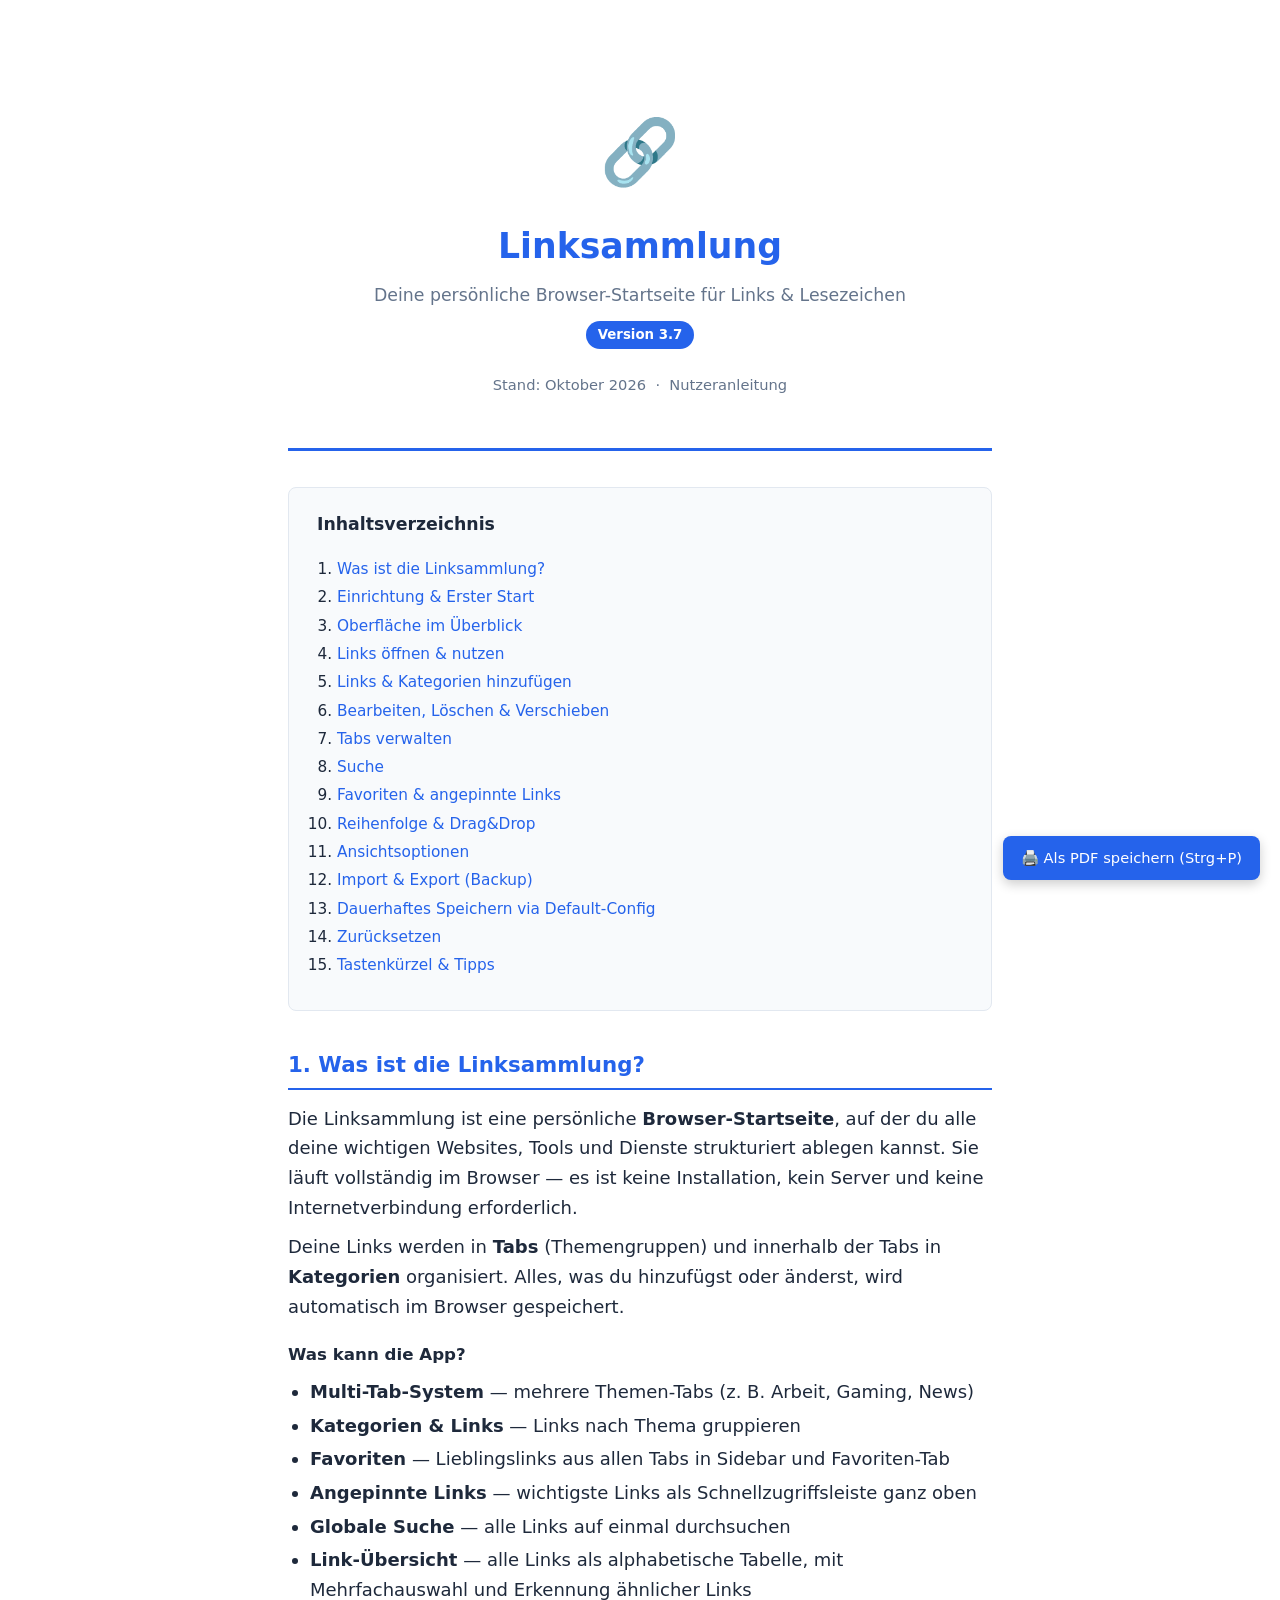
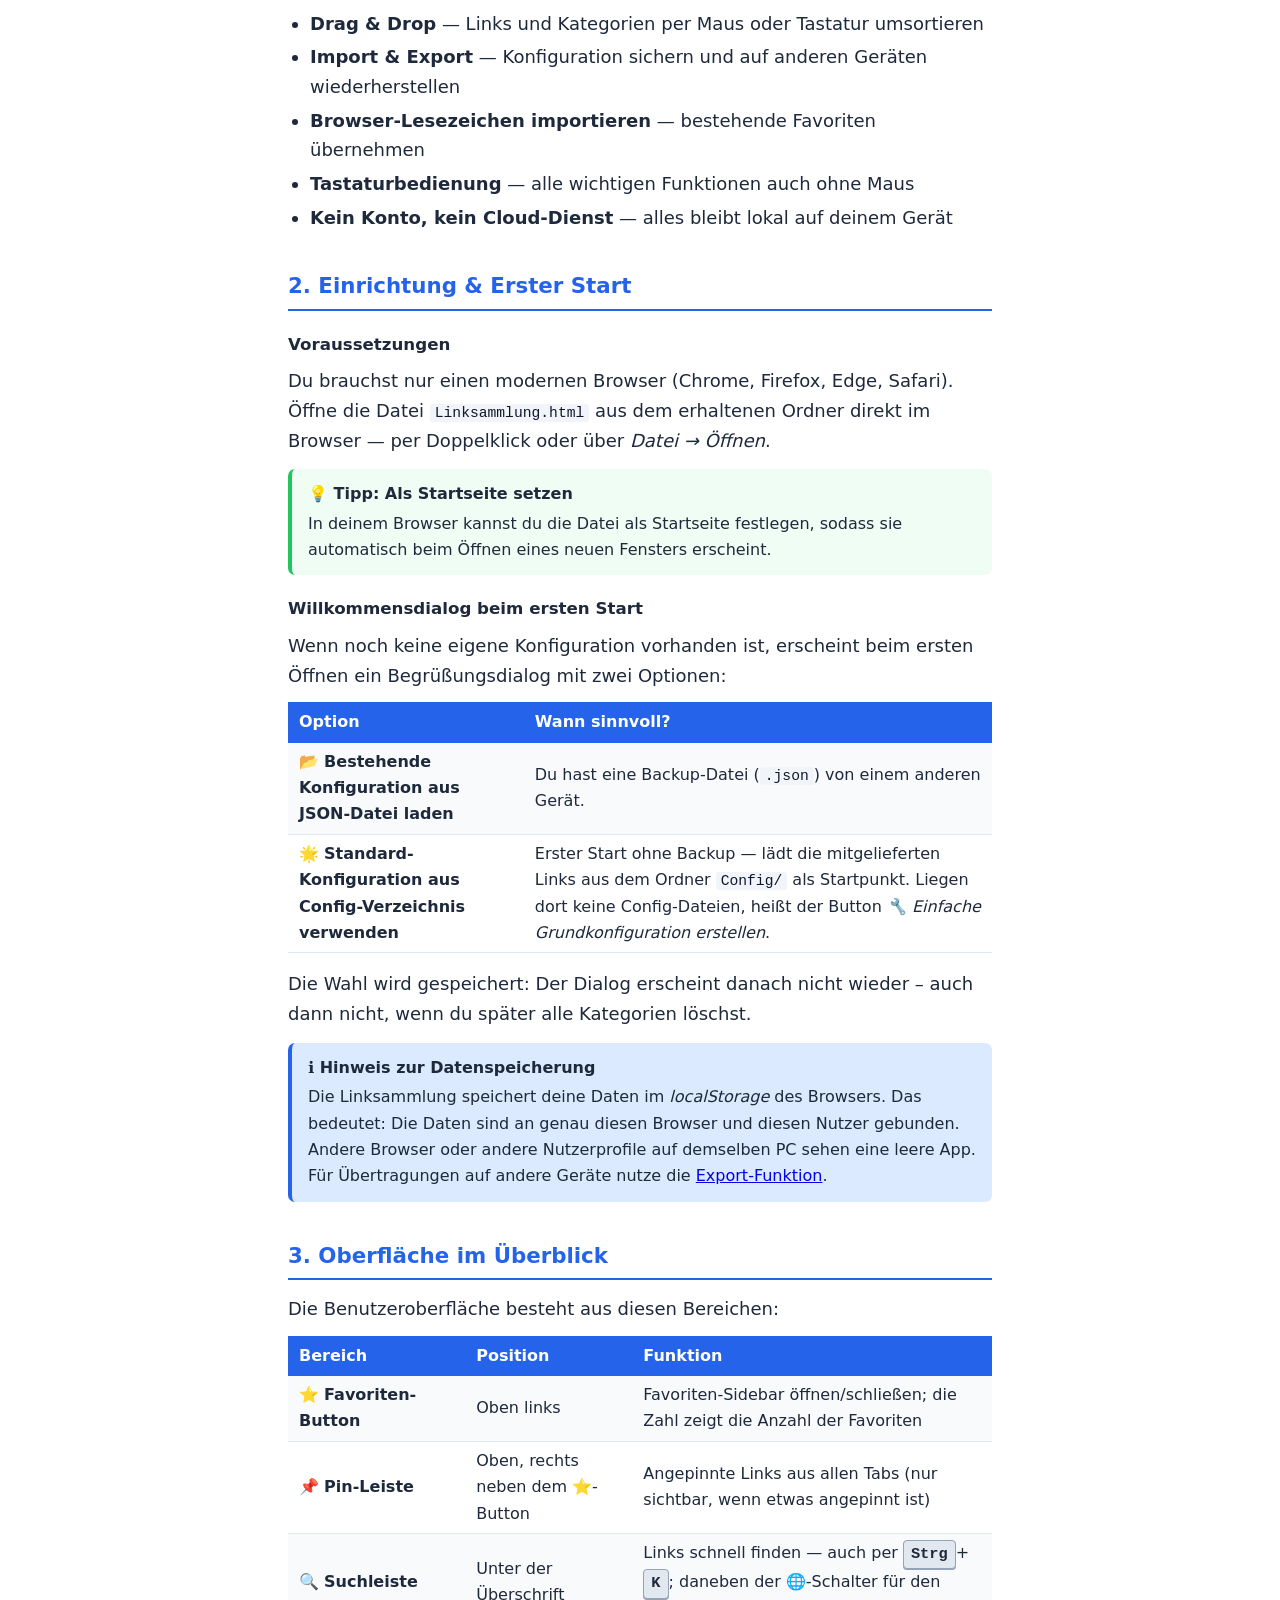
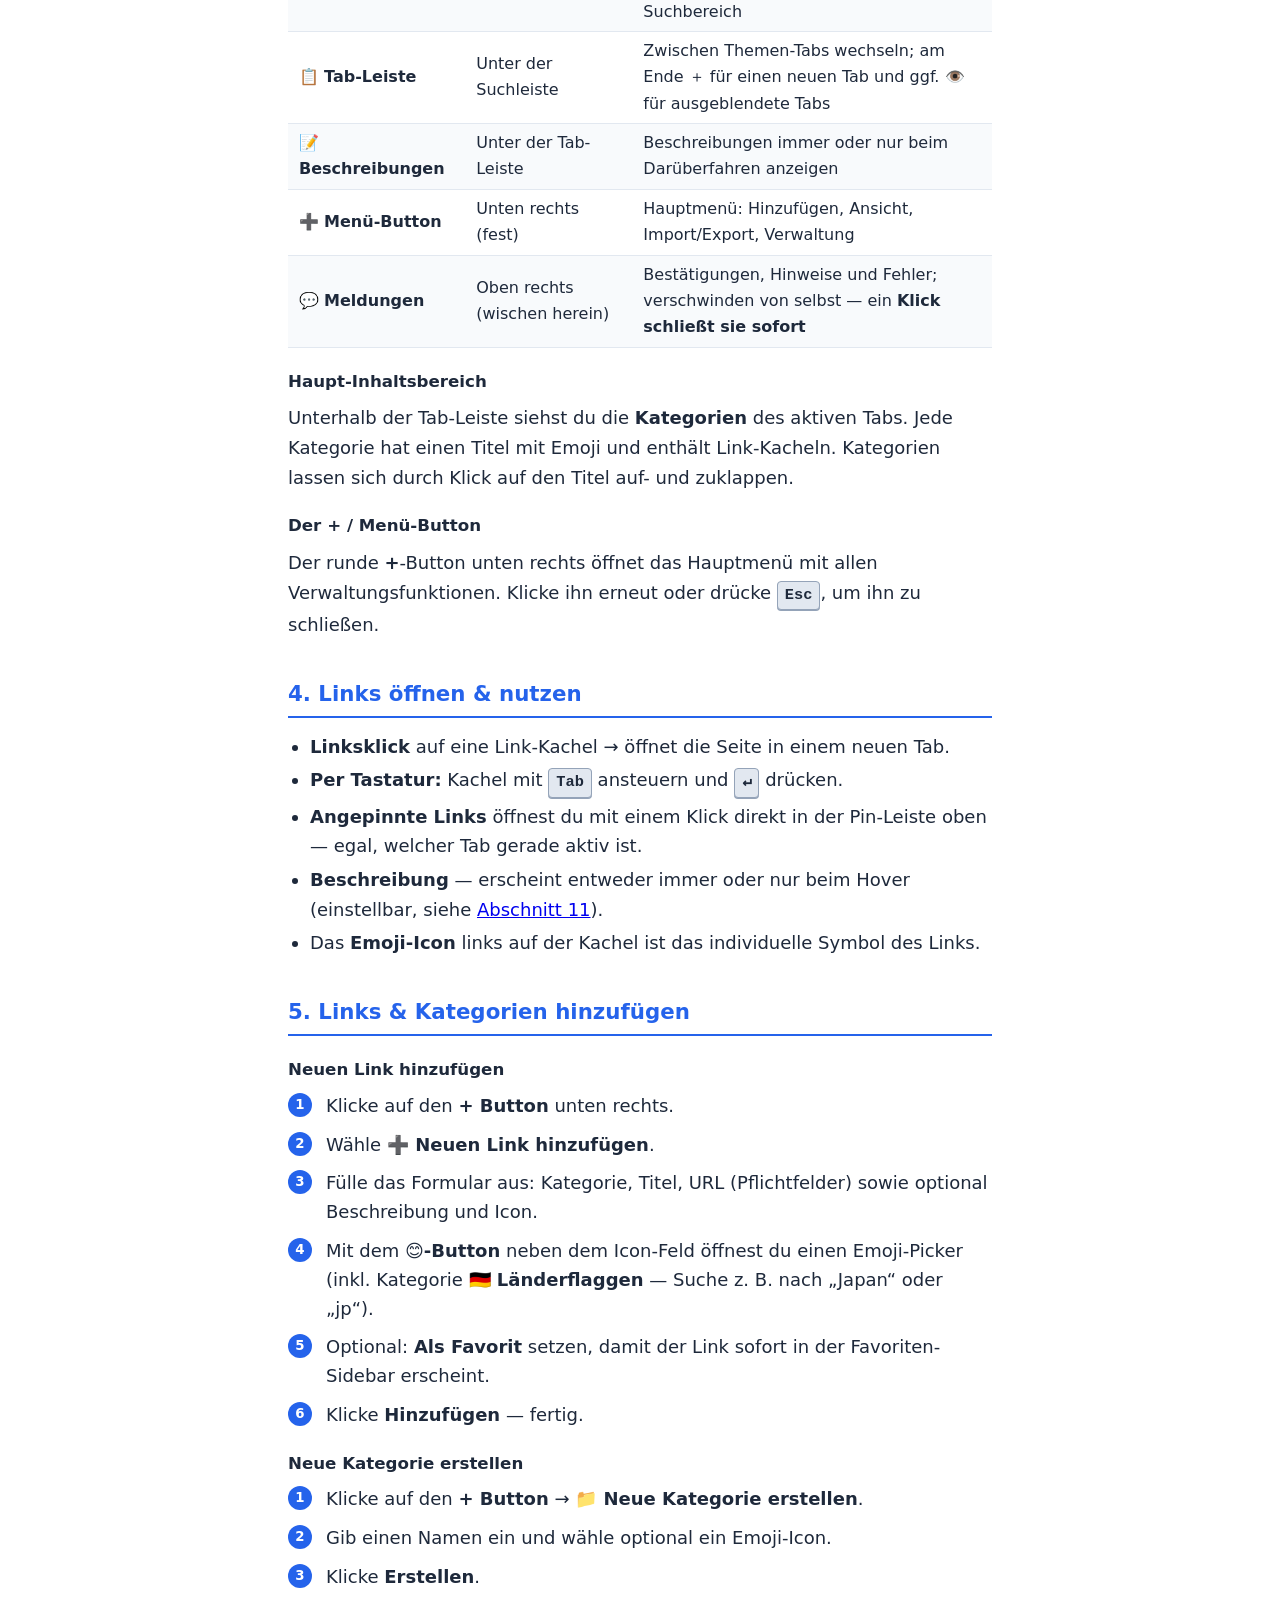
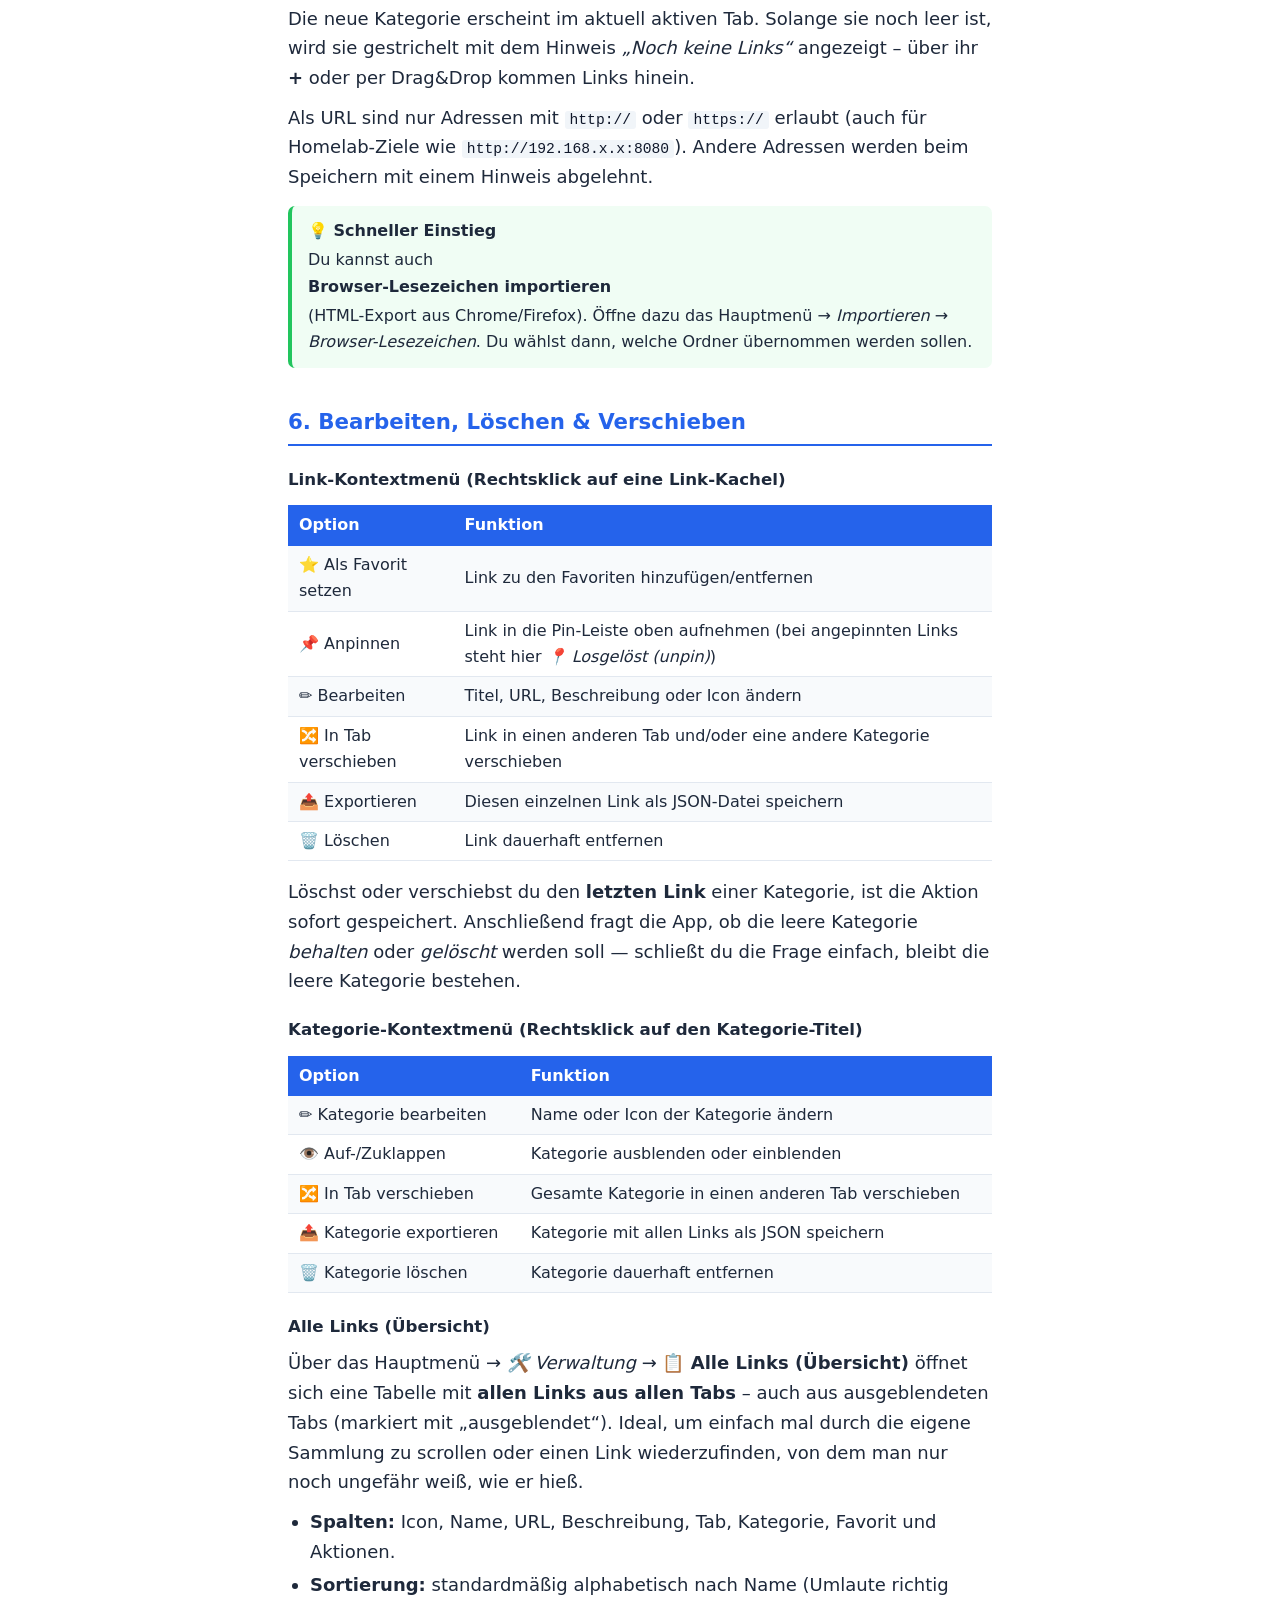
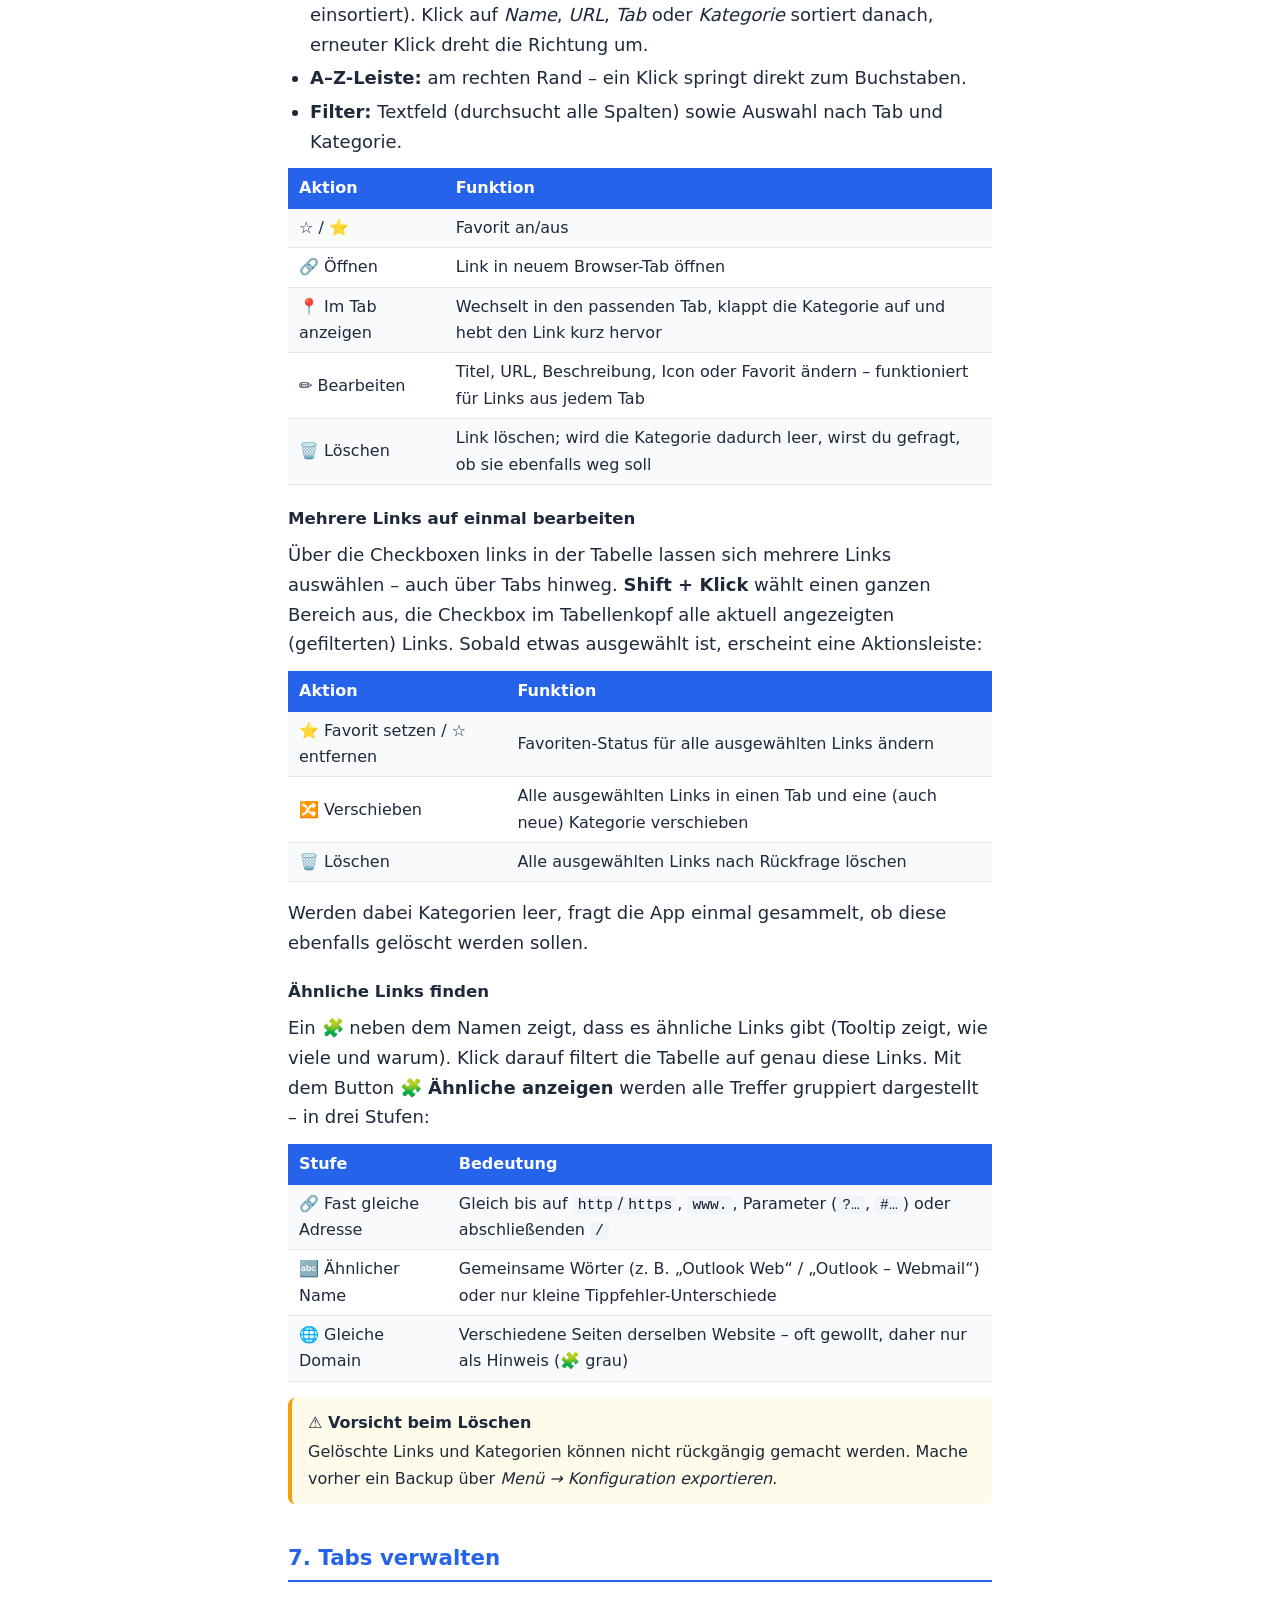
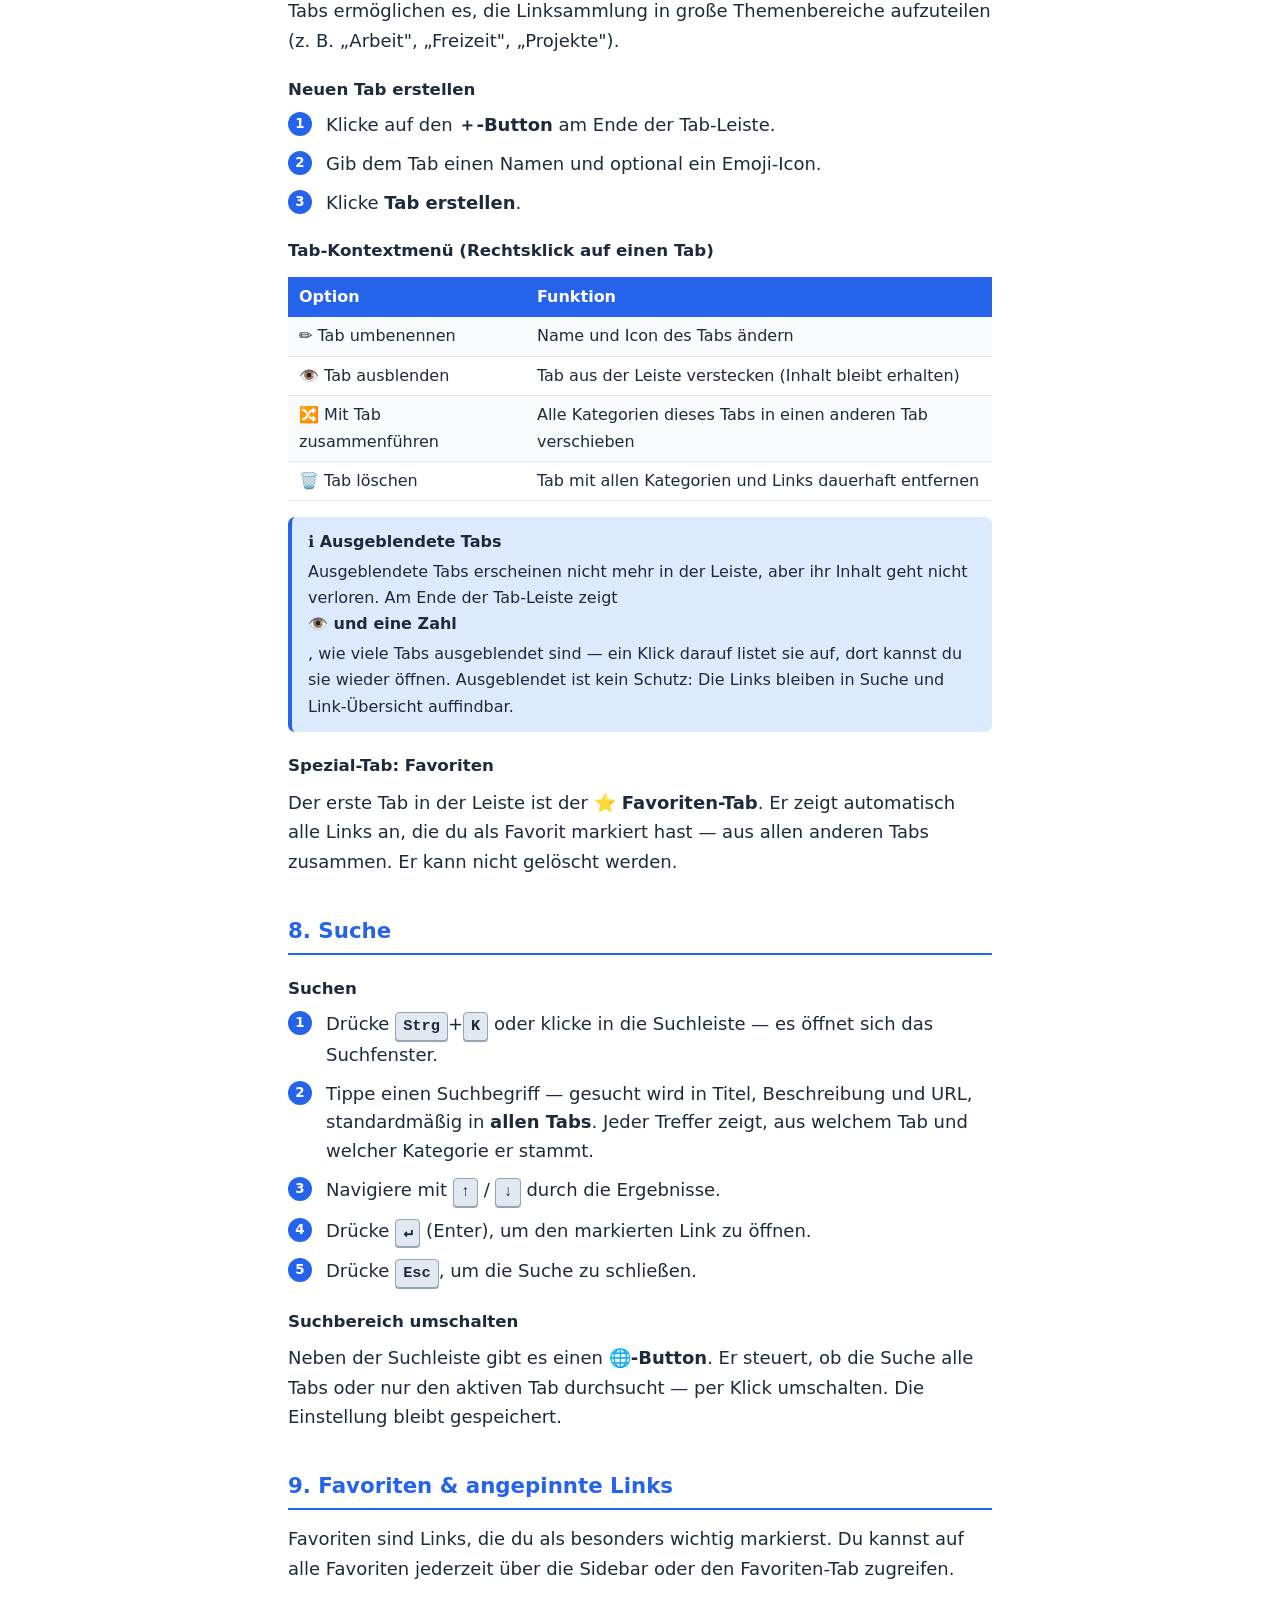
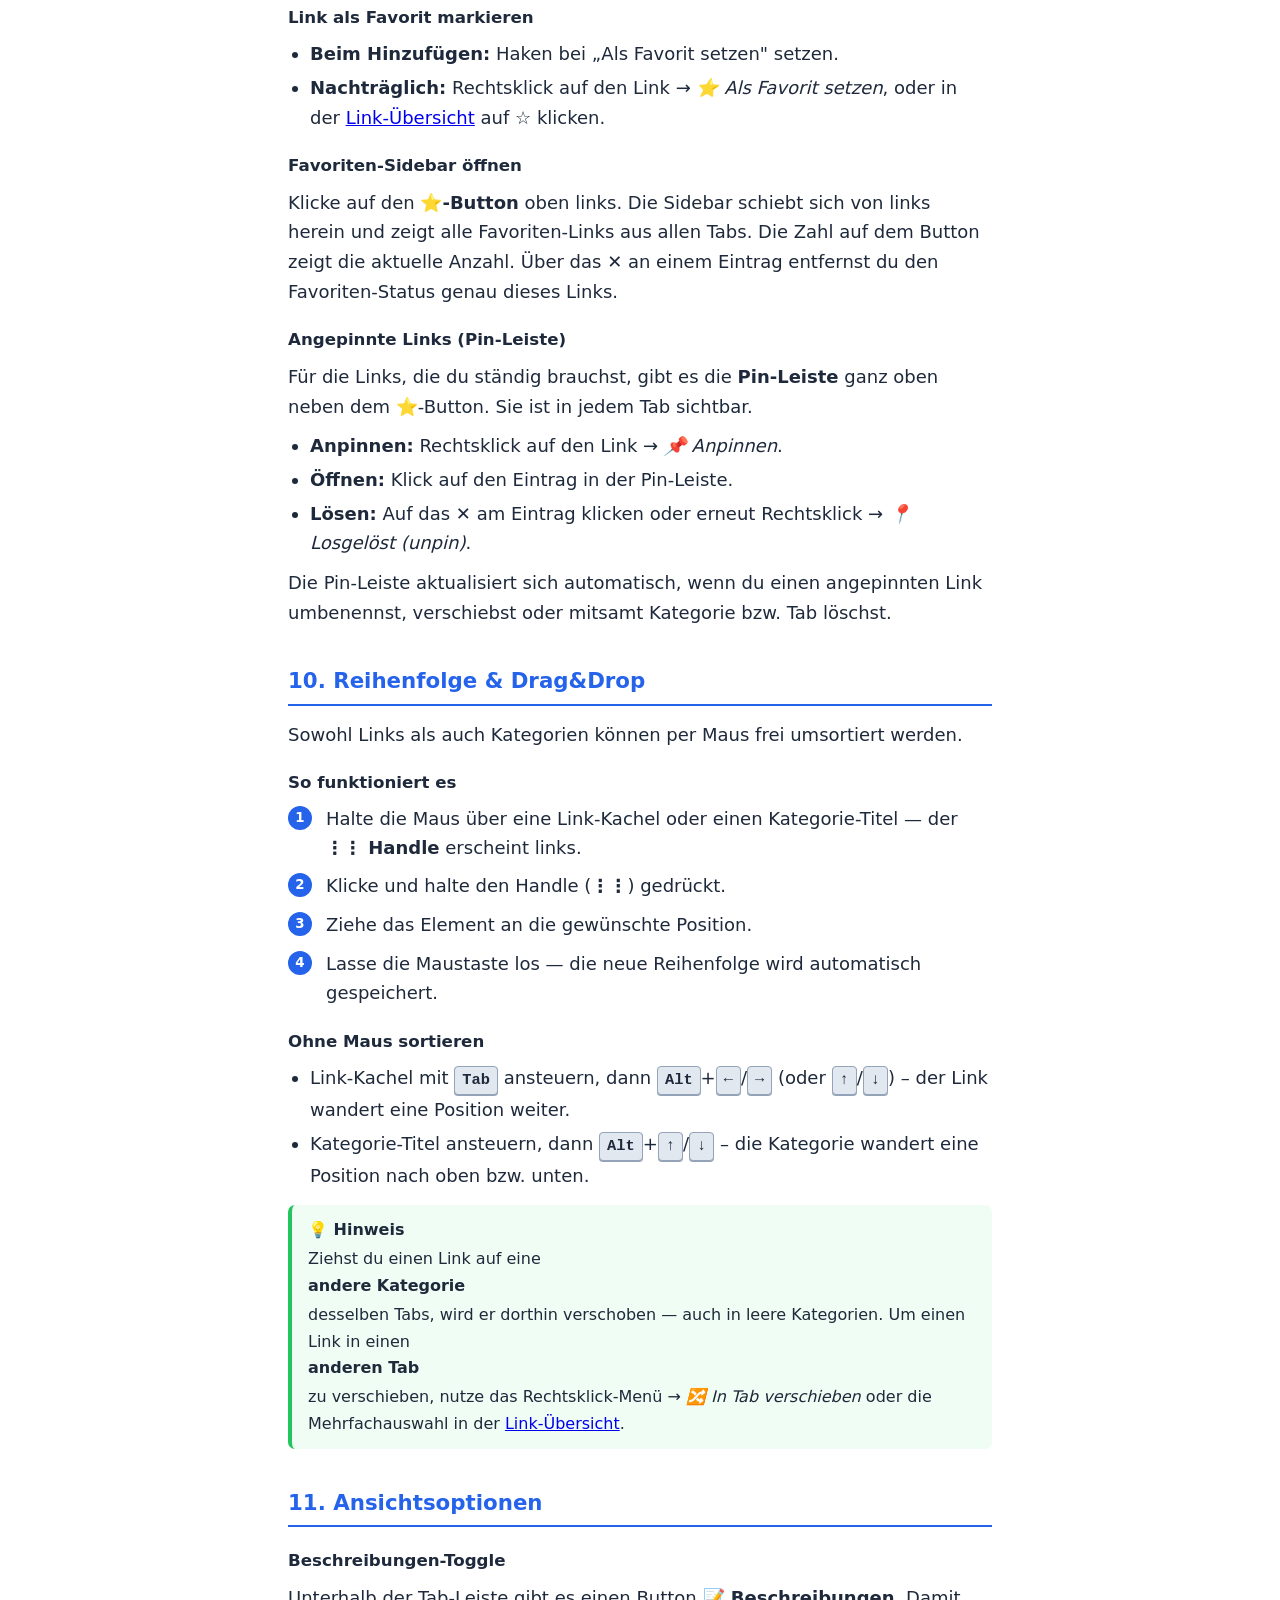
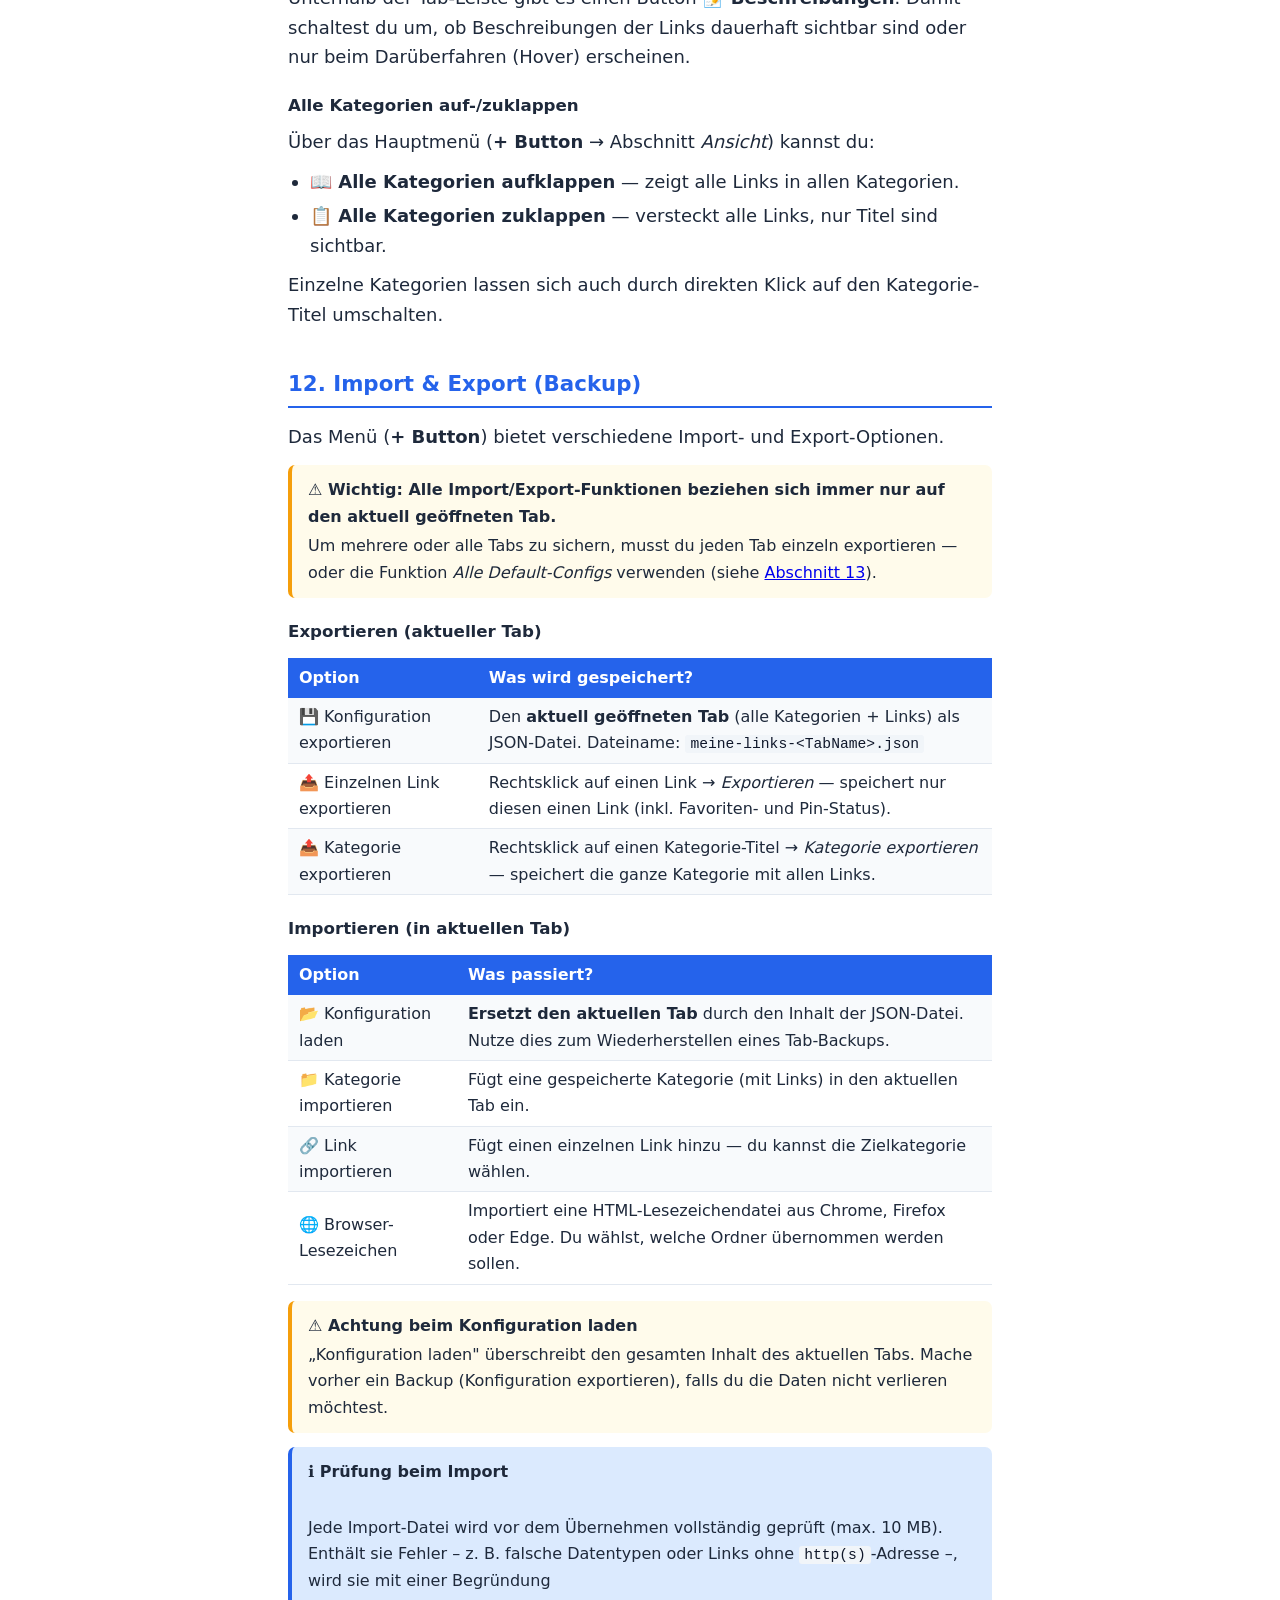
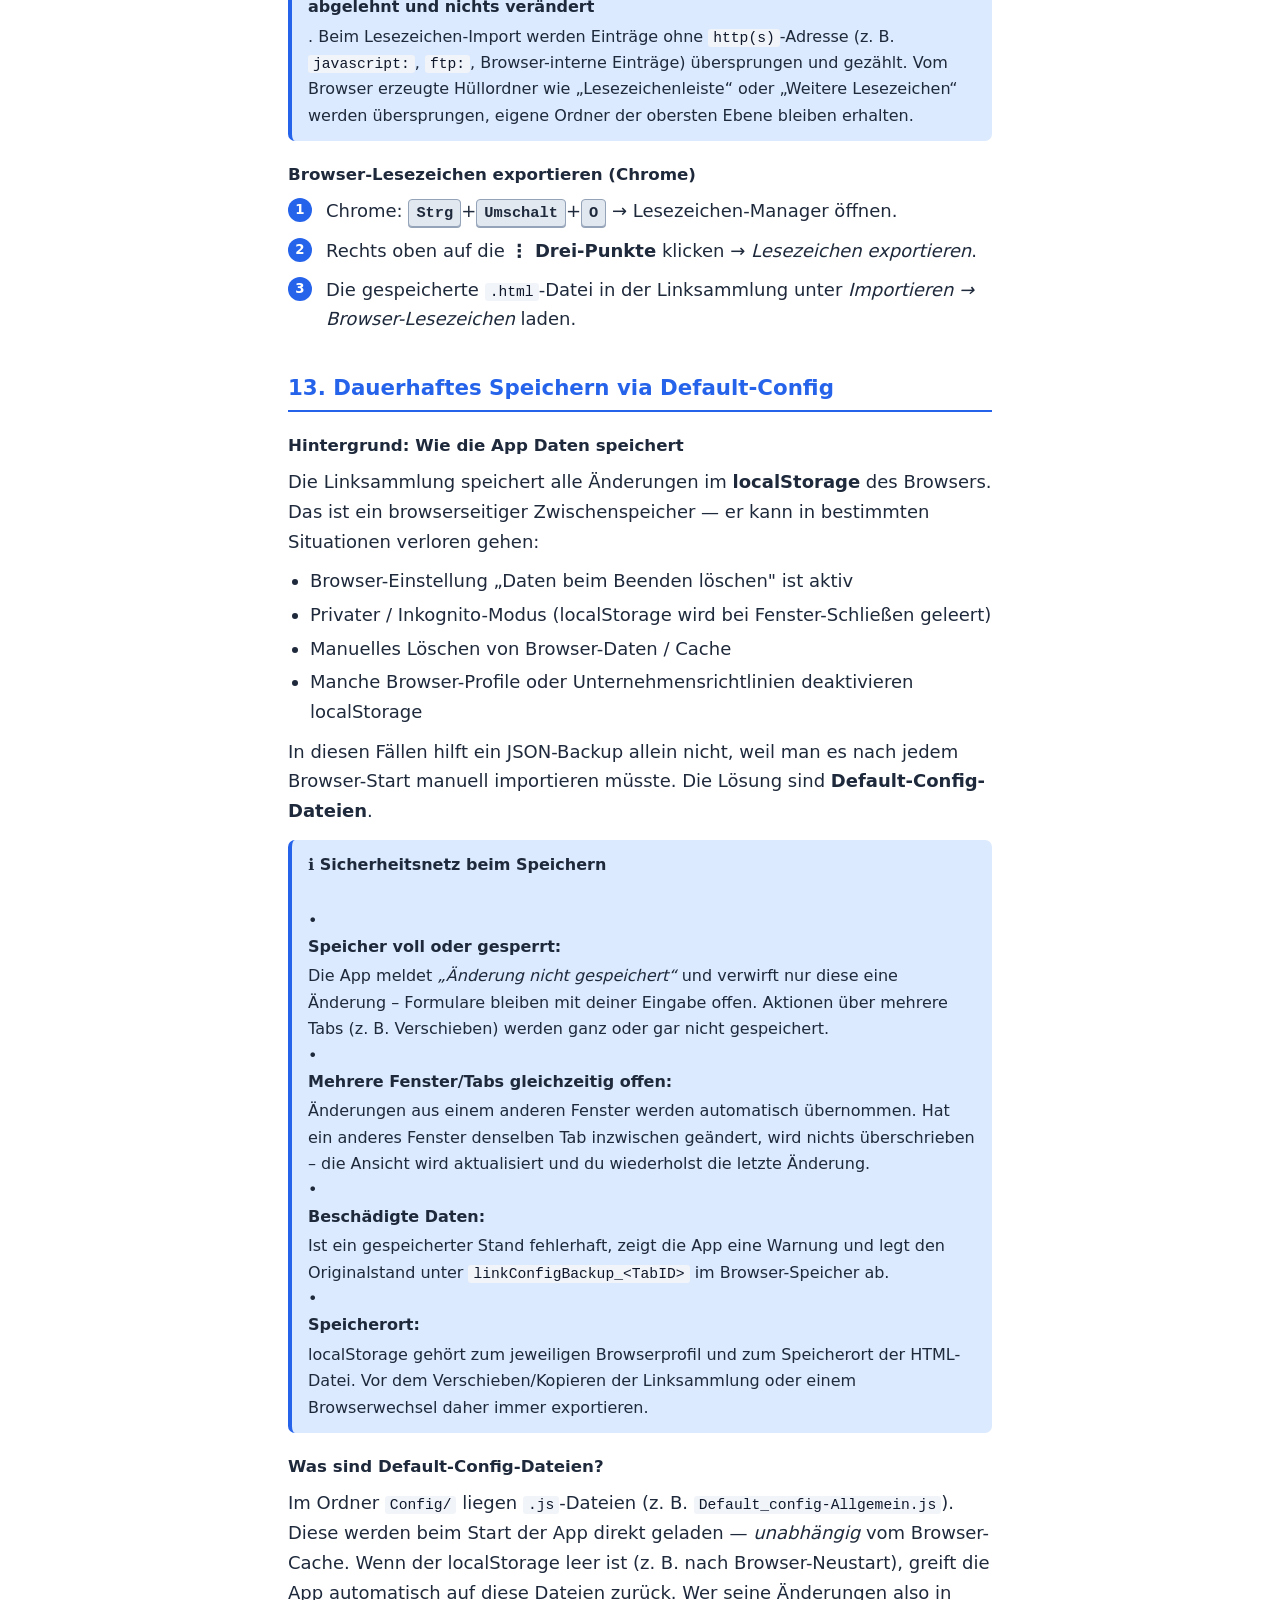
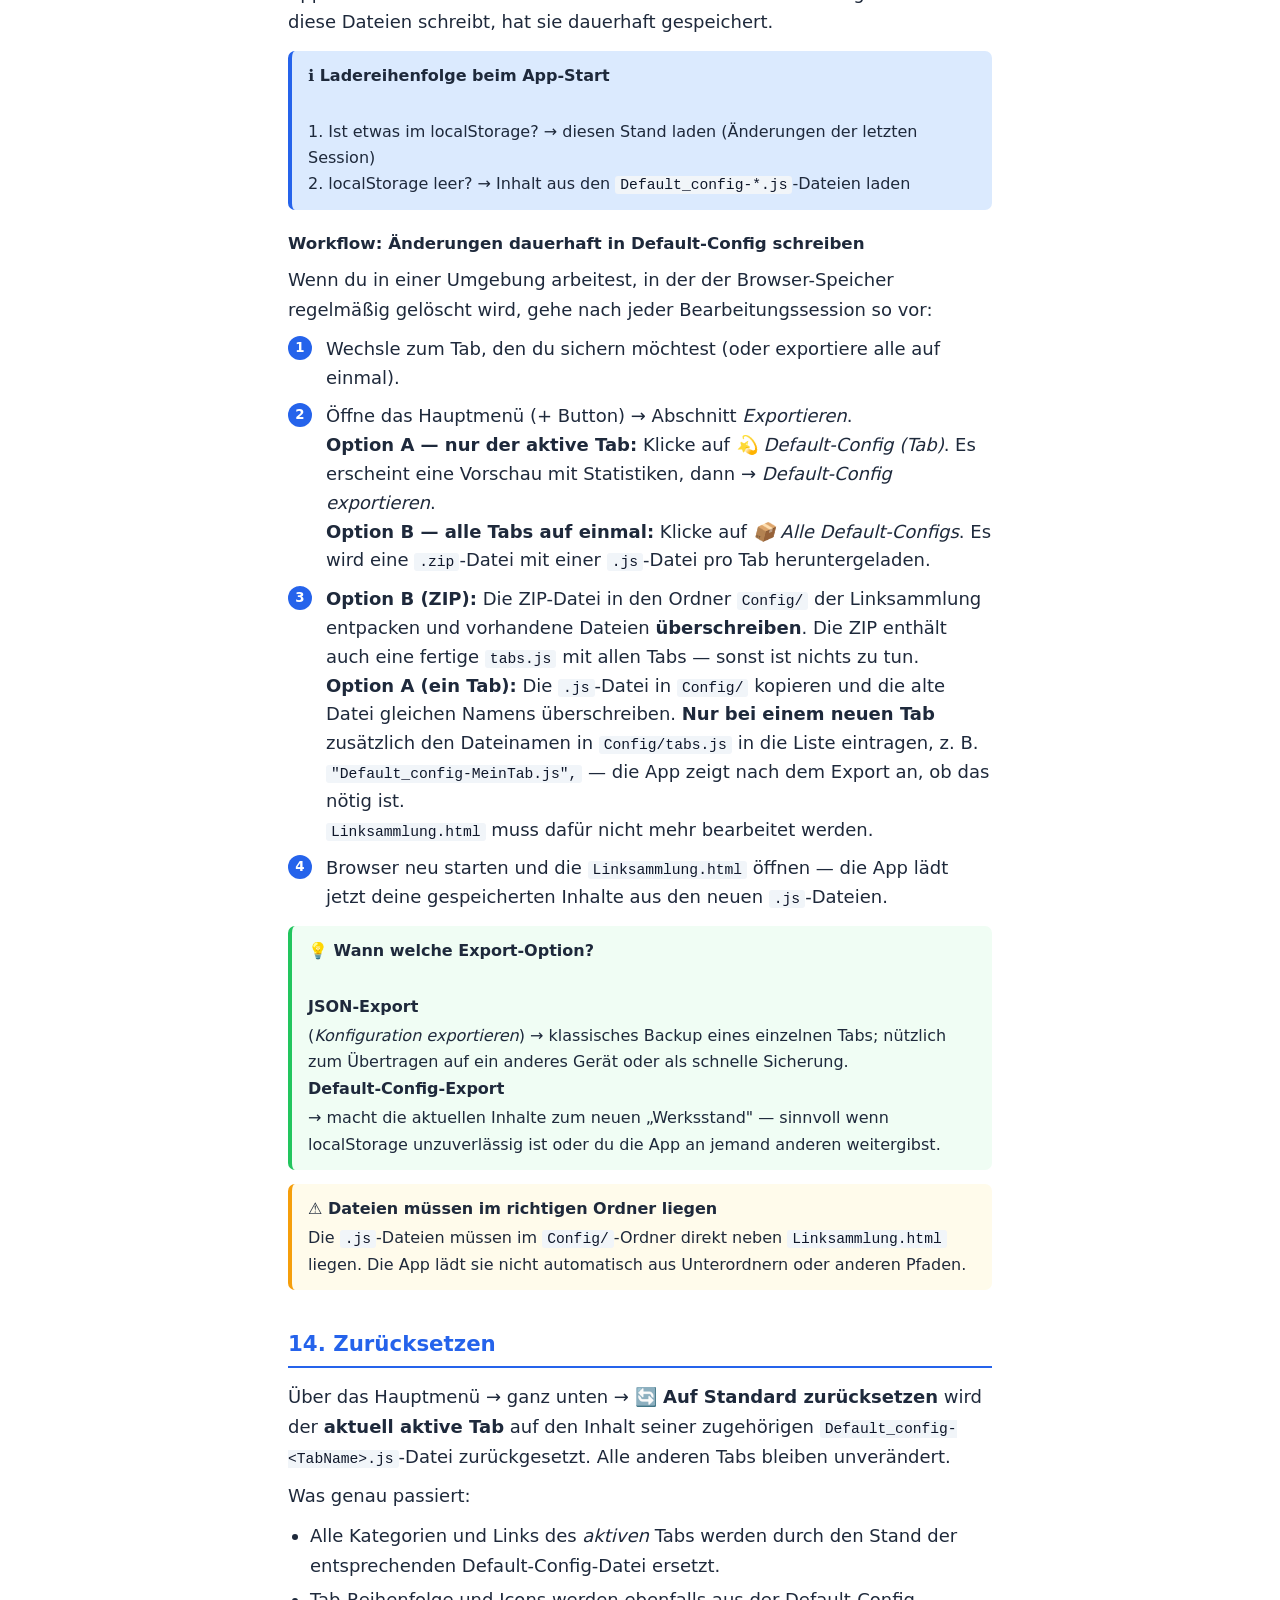
==== commit c69fe35b: "Fix: Meldungen per Klick schließen, Nutzeranleitung aktualisiert (v3.7.5) - Klick auf eine Meldung b" ====
--- a/Nutzeranleitung.html
+++ b/Nutzeranleitung.html
@@ -289,7 +289,7 @@
         <li><a href="#bearbeiten">Bearbeiten, Löschen &amp; Verschieben</a></li>
         <li><a href="#tabs">Tabs verwalten</a></li>
         <li><a href="#suche">Suche</a></li>
-        <li><a href="#favoriten">Favoriten</a></li>
+        <li><a href="#favoriten">Favoriten &amp; angepinnte Links</a></li>
         <li><a href="#sortieren">Reihenfolge &amp; Drag&amp;Drop</a></li>
         <li><a href="#ansicht">Ansichtsoptionen</a></li>
         <li><a href="#import-export">Import &amp; Export (Backup)</a></li>
@@ -321,11 +321,14 @@
 <ul>
     <li><strong>Multi-Tab-System</strong> — mehrere Themen-Tabs (z.&nbsp;B. Arbeit, Gaming, News)</li>
     <li><strong>Kategorien &amp; Links</strong> — Links nach Thema gruppieren</li>
-    <li><strong>Favoriten-Sidebar</strong> — Lieblingslinks immer schnell erreichbar</li>
+    <li><strong>Favoriten</strong> — Lieblingslinks aus allen Tabs in Sidebar und Favoriten-Tab</li>
+    <li><strong>Angepinnte Links</strong> — wichtigste Links als Schnellzugriffsleiste ganz oben</li>
     <li><strong>Globale Suche</strong> — alle Links auf einmal durchsuchen</li>
-    <li><strong>Drag &amp; Drop</strong> — Links und Kategorien per Maus umsortieren</li>
+    <li><strong>Link-Übersicht</strong> — alle Links als alphabetische Tabelle, mit Mehrfachauswahl und Erkennung ähnlicher Links</li>
+    <li><strong>Drag &amp; Drop</strong> — Links und Kategorien per Maus oder Tastatur umsortieren</li>
     <li><strong>Import &amp; Export</strong> — Konfiguration sichern und auf anderen Geräten wiederherstellen</li>
     <li><strong>Browser-Lesezeichen importieren</strong> — bestehende Favoriten übernehmen</li>
+    <li><strong>Tastaturbedienung</strong> — alle wichtigen Funktionen auch ohne Maus</li>
     <li><strong>Kein Konto, kein Cloud-Dienst</strong> — alles bleibt lokal auf deinem Gerät</li>
 </ul>
 </section>
@@ -357,14 +360,17 @@
         <th>Wann sinnvoll?</th>
     </tr>
     <tr>
-        <td>📂 <strong>Konfiguration aus JSON laden</strong></td>
+        <td>📂 <strong>Bestehende Konfiguration aus JSON-Datei laden</strong></td>
         <td>Du hast eine Backup-Datei (<code>.json</code>) von einem anderen Gerät.</td>
     </tr>
     <tr>
-        <td>🌟 <strong>Standard-Konfiguration verwenden</strong></td>
-        <td>Erster Start ohne Backup — lädt die mitgelieferten Demo-Links als Startpunkt.</td>
-    </tr>
-</table>
+        <td>🌟 <strong>Standard-Konfiguration aus Config-Verzeichnis verwenden</strong></td>
+        <td>Erster Start ohne Backup — lädt die mitgelieferten Links aus dem Ordner <code>Config/</code> als Startpunkt.
+            Liegen dort keine Config-Dateien, heißt der Button <em>🔧 Einfache Grundkonfiguration erstellen</em>.</td>
+    </tr>
+</table>
+<p>Die Wahl wird gespeichert: Der Dialog erscheint danach nicht wieder – auch dann nicht,
+   wenn du später alle Kategorien löschst.</p>
 
 <div class="info">
     <strong>ℹ️ Hinweis zur Datenspeicherung</strong>
@@ -381,7 +387,7 @@
 <section id="oberflaeche" class="page-break">
 <h2>3. Oberfläche im Überblick</h2>
 
-<p>Die Benutzeroberfläche besteht aus vier Hauptbereichen:</p>
+<p>Die Benutzeroberfläche besteht aus diesen Bereichen:</p>
 
 <table>
     <tr>
@@ -390,24 +396,39 @@
         <th>Funktion</th>
     </tr>
     <tr>
+        <td>⭐ <strong>Favoriten-Button</strong></td>
+        <td>Oben links</td>
+        <td>Favoriten-Sidebar öffnen/schließen; die Zahl zeigt die Anzahl der Favoriten</td>
+    </tr>
+    <tr>
+        <td>📌 <strong>Pin-Leiste</strong></td>
+        <td>Oben, rechts neben dem ⭐-Button</td>
+        <td>Angepinnte Links aus allen Tabs (nur sichtbar, wenn etwas angepinnt ist)</td>
+    </tr>
+    <tr>
         <td>🔍 <strong>Suchleiste</strong></td>
-        <td>Oben, mittig</td>
-        <td>Links schnell finden — auch per <kbd>Strg</kbd>+<kbd>K</kbd></td>
+        <td>Unter der Überschrift</td>
+        <td>Links schnell finden — auch per <kbd>Strg</kbd>+<kbd>K</kbd>; daneben der 🌐-Schalter für den Suchbereich</td>
     </tr>
     <tr>
         <td>📋 <strong>Tab-Leiste</strong></td>
         <td>Unter der Suchleiste</td>
-        <td>Zwischen Themen-Tabs wechseln</td>
-    </tr>
-    <tr>
-        <td>⭐ <strong>Favoriten-Button</strong></td>
-        <td>Oben links (fest)</td>
-        <td>Favoriten-Sidebar öffnen/schließen</td>
+        <td>Zwischen Themen-Tabs wechseln; am Ende ＋ für einen neuen Tab und ggf. 👁️ für ausgeblendete Tabs</td>
+    </tr>
+    <tr>
+        <td>📝 <strong>Beschreibungen</strong></td>
+        <td>Unter der Tab-Leiste</td>
+        <td>Beschreibungen immer oder nur beim Darüberfahren anzeigen</td>
     </tr>
     <tr>
         <td>➕ <strong>Menü-Button</strong></td>
         <td>Unten rechts (fest)</td>
-        <td>Hauptmenü: Links/Kategorien/Tabs hinzufügen, Import/Export</td>
+        <td>Hauptmenü: Hinzufügen, Ansicht, Import/Export, Verwaltung</td>
+    </tr>
+    <tr>
+        <td>💬 <strong>Meldungen</strong></td>
+        <td>Oben rechts (wischen herein)</td>
+        <td>Bestätigungen, Hinweise und Fehler; verschwinden von selbst — ein <strong>Klick schließt sie sofort</strong></td>
     </tr>
 </table>
 
@@ -429,6 +450,8 @@
 
 <ul>
     <li><strong>Linksklick</strong> auf eine Link-Kachel → öffnet die Seite in einem neuen Tab.</li>
+    <li><strong>Per Tastatur:</strong> Kachel mit <kbd>Tab</kbd> ansteuern und <kbd>↵</kbd> drücken.</li>
+    <li><strong>Angepinnte Links</strong> öffnest du mit einem Klick direkt in der Pin-Leiste oben — egal, welcher Tab gerade aktiv ist.</li>
     <li><strong>Beschreibung</strong> — erscheint entweder immer oder nur beim Hover (einstellbar, siehe <a href="#ansicht">Abschnitt 11</a>).</li>
     <li>Das <strong>Emoji-Icon</strong> links auf der Kachel ist das individuelle Symbol des Links.</li>
 </ul>
@@ -481,12 +504,16 @@
 <h3>Link-Kontextmenü (Rechtsklick auf eine Link-Kachel)</h3>
 <table>
     <tr><th>Option</th><th>Funktion</th></tr>
-    <tr><td>⭐ Als Favorit setzen</td><td>Link zur Favoriten-Sidebar hinzufügen/entfernen</td></tr>
+    <tr><td>⭐ Als Favorit setzen</td><td>Link zu den Favoriten hinzufügen/entfernen</td></tr>
+    <tr><td>📌 Anpinnen</td><td>Link in die Pin-Leiste oben aufnehmen (bei angepinnten Links steht hier <em>📍 Losgelöst (unpin)</em>)</td></tr>
     <tr><td>✏️ Bearbeiten</td><td>Titel, URL, Beschreibung oder Icon ändern</td></tr>
     <tr><td>🔀 In Tab verschieben</td><td>Link in einen anderen Tab und/oder eine andere Kategorie verschieben</td></tr>
     <tr><td>📤 Exportieren</td><td>Diesen einzelnen Link als JSON-Datei speichern</td></tr>
     <tr><td>🗑️ Löschen</td><td>Link dauerhaft entfernen</td></tr>
 </table>
+<p>Löschst oder verschiebst du den <strong>letzten Link</strong> einer Kategorie, ist die Aktion sofort gespeichert.
+   Anschließend fragt die App, ob die leere Kategorie <em>behalten</em> oder <em>gelöscht</em> werden soll —
+   schließt du die Frage einfach, bleibt die leere Kategorie bestehen.</p>
 
 <h3>Kategorie-Kontextmenü (Rechtsklick auf den Kategorie-Titel)</h3>
 <table>
@@ -560,8 +587,7 @@
 
 <h3>Neuen Tab erstellen</h3>
 <ol class="steps">
-    <li>Klicke auf den <strong>+ Button</strong> unten rechts.</li>
-    <li>Am Ende der Tab-Leiste befindet sich ein <strong>＋-Button</strong> — klicke ihn.</li>
+    <li>Klicke auf den <strong>＋-Button</strong> am Ende der Tab-Leiste.</li>
     <li>Gib dem Tab einen Namen und optional ein Emoji-Icon.</li>
     <li>Klicke <strong>Tab erstellen</strong>.</li>
 </ol>
@@ -578,7 +604,9 @@
 <div class="info">
     <strong>ℹ️ Ausgeblendete Tabs</strong>
     Ausgeblendete Tabs erscheinen nicht mehr in der Leiste, aber ihr Inhalt geht
-    nicht verloren. Du kannst sie über das Menü jederzeit wieder einblenden.
+    nicht verloren. Am Ende der Tab-Leiste zeigt <strong>👁️ und eine Zahl</strong>, wie viele Tabs
+    ausgeblendet sind — ein Klick darauf listet sie auf, dort kannst du sie wieder öffnen.
+    Ausgeblendet ist kein Schutz: Die Links bleiben in Suche und Link-Übersicht auffindbar.
 </div>
 
 <h3>Spezial-Tab: Favoriten</h3>
@@ -593,13 +621,11 @@
 <section id="suche">
 <h2>8. Suche</h2>
 
-<h3>Schnellsuche in der Suchleiste</h3>
-<p>Die Suchleiste oben filtert Links des aktuell sichtbaren Tabs in Echtzeit.</p>
-
-<h3>Globale Suche mit Strg+K</h3>
+<h3>Suchen</h3>
 <ol class="steps">
-    <li>Drücke <kbd>Strg</kbd>+<kbd>K</kbd> (oder klicke in die Suchleiste, bis das große Suchfenster erscheint).</li>
-    <li>Tippe einen Suchbegriff — <strong>alle Tabs</strong> werden gleichzeitig durchsucht.</li>
+    <li>Drücke <kbd>Strg</kbd>+<kbd>K</kbd> oder klicke in die Suchleiste — es öffnet sich das Suchfenster.</li>
+    <li>Tippe einen Suchbegriff — gesucht wird in Titel, Beschreibung und URL, standardmäßig in <strong>allen Tabs</strong>.
+        Jeder Treffer zeigt, aus welchem Tab und welcher Kategorie er stammt.</li>
     <li>Navigiere mit <kbd>↑</kbd> / <kbd>↓</kbd> durch die Ergebnisse.</li>
     <li>Drücke <kbd>↵</kbd> (Enter), um den markierten Link zu öffnen.</li>
     <li>Drücke <kbd>Esc</kbd>, um die Suche zu schließen.</li>
@@ -607,27 +633,41 @@
 
 <h3>Suchbereich umschalten</h3>
 <p>Neben der Suchleiste gibt es einen <strong>🌐-Button</strong>. Er steuert, ob die
-   Suche alle Tabs oder nur den aktiven Tab durchsucht — per Klick umschalten.</p>
+   Suche alle Tabs oder nur den aktiven Tab durchsucht — per Klick umschalten.
+   Die Einstellung bleibt gespeichert.</p>
 </section>
 
 <!-- =============================================
      9. FAVORITEN
      ============================================= -->
 <section id="favoriten">
-<h2>9. Favoriten</h2>
+<h2>9. Favoriten &amp; angepinnte Links</h2>
 
 <p>Favoriten sind Links, die du als besonders wichtig markierst. Du kannst
-   auf alle Favoriten jederzeit über die Sidebar zugreifen.</p>
+   auf alle Favoriten jederzeit über die Sidebar oder den Favoriten-Tab zugreifen.</p>
 
 <h3>Link als Favorit markieren</h3>
 <ul>
     <li><strong>Beim Hinzufügen:</strong> Haken bei „Als Favorit setzen" setzen.</li>
-    <li><strong>Nachträglich:</strong> Rechtsklick auf den Link → <em>⭐ Als Favorit setzen</em>.</li>
+    <li><strong>Nachträglich:</strong> Rechtsklick auf den Link → <em>⭐ Als Favorit setzen</em>,
+        oder in der <a href="#bearbeiten">Link-Übersicht</a> auf ☆ klicken.</li>
 </ul>
 
 <h3>Favoriten-Sidebar öffnen</h3>
 <p>Klicke auf den <strong>⭐-Button</strong> oben links. Die Sidebar schiebt sich von links herein
-   und zeigt alle Favoriten-Links. Die Zahl auf dem Button zeigt die aktuelle Anzahl.</p>
+   und zeigt alle Favoriten-Links aus allen Tabs. Die Zahl auf dem Button zeigt die aktuelle Anzahl.
+   Über das ✕ an einem Eintrag entfernst du den Favoriten-Status genau dieses Links.</p>
+
+<h3>Angepinnte Links (Pin-Leiste)</h3>
+<p>Für die Links, die du ständig brauchst, gibt es die <strong>Pin-Leiste</strong> ganz oben neben dem ⭐-Button.
+   Sie ist in jedem Tab sichtbar.</p>
+<ul>
+    <li><strong>Anpinnen:</strong> Rechtsklick auf den Link → <em>📌 Anpinnen</em>.</li>
+    <li><strong>Öffnen:</strong> Klick auf den Eintrag in der Pin-Leiste.</li>
+    <li><strong>Lösen:</strong> Auf das <strong>✕</strong> am Eintrag klicken oder erneut Rechtsklick → <em>📍 Losgelöst (unpin)</em>.</li>
+</ul>
+<p>Die Pin-Leiste aktualisiert sich automatisch, wenn du einen angepinnten Link umbenennst,
+   verschiebst oder mitsamt Kategorie bzw. Tab löschst.</p>
 </section>
 
 <!-- =============================================
@@ -656,9 +696,10 @@
 
 <div class="tip">
     <strong>💡 Hinweis</strong>
-    Links können nur innerhalb ihrer Kategorie umsortiert werden.
-    Um einen Link in eine andere Kategorie oder einen anderen Tab zu verschieben,
-    nutze das Rechtsklick-Menü → <em>🔀 In Tab verschieben</em>.
+    Ziehst du einen Link auf eine <strong>andere Kategorie</strong> desselben Tabs, wird er dorthin
+    verschoben — auch in leere Kategorien. Um einen Link in einen <strong>anderen Tab</strong> zu verschieben,
+    nutze das Rechtsklick-Menü → <em>🔀 In Tab verschieben</em> oder die Mehrfachauswahl in der
+    <a href="#bearbeiten">Link-Übersicht</a>.
 </div>
 </section>
 
@@ -706,7 +747,8 @@
     </tr>
     <tr>
         <td>📤 Einzelnen Link exportieren</td>
-        <td>Rechtsklick auf einen Link → <em>Exportieren</em> — speichert nur diesen einen Link.</td>
+        <td>Rechtsklick auf einen Link → <em>Exportieren</em> — speichert nur diesen einen Link
+            (inkl. Favoriten- und Pin-Status).</td>
     </tr>
     <tr>
         <td>📤 Kategorie exportieren</td>
@@ -926,6 +968,8 @@
     <li>Rechtsklick auf einen Link oder Kategorie-Titel für alle Bearbeitungsoptionen.</li>
     <li>Rechtsklick auf einen Tab für Umbenennen, Ausblenden oder Zusammenführen.</li>
     <li>Die Zahl am ⭐-Button zeigt sofort, wie viele Favoriten du hast.</li>
+    <li>Meldungen oben rechts stören? Einfach <strong>draufklicken</strong> — sie verschwinden sofort.</li>
+    <li>Häufig genutzte Links mit <em>📌 Anpinnen</em> in die Pin-Leiste legen — dann sind sie aus jedem Tab mit einem Klick erreichbar.</li>
     <li>Kategorien lassen sich durch Klick auf den Titel auf- und zuklappen — praktisch bei vielen Links.</li>
     <li>Link vergessen? <em>Menü → 📋 Alle Links (Übersicht)</em> listet alles alphabetisch über alle Tabs hinweg.</li>
     <li>Der Suchbereich-Schalter (🌐) neben der Suchleiste wechselt zwischen Tab-Suche und Globalsuche.</li>
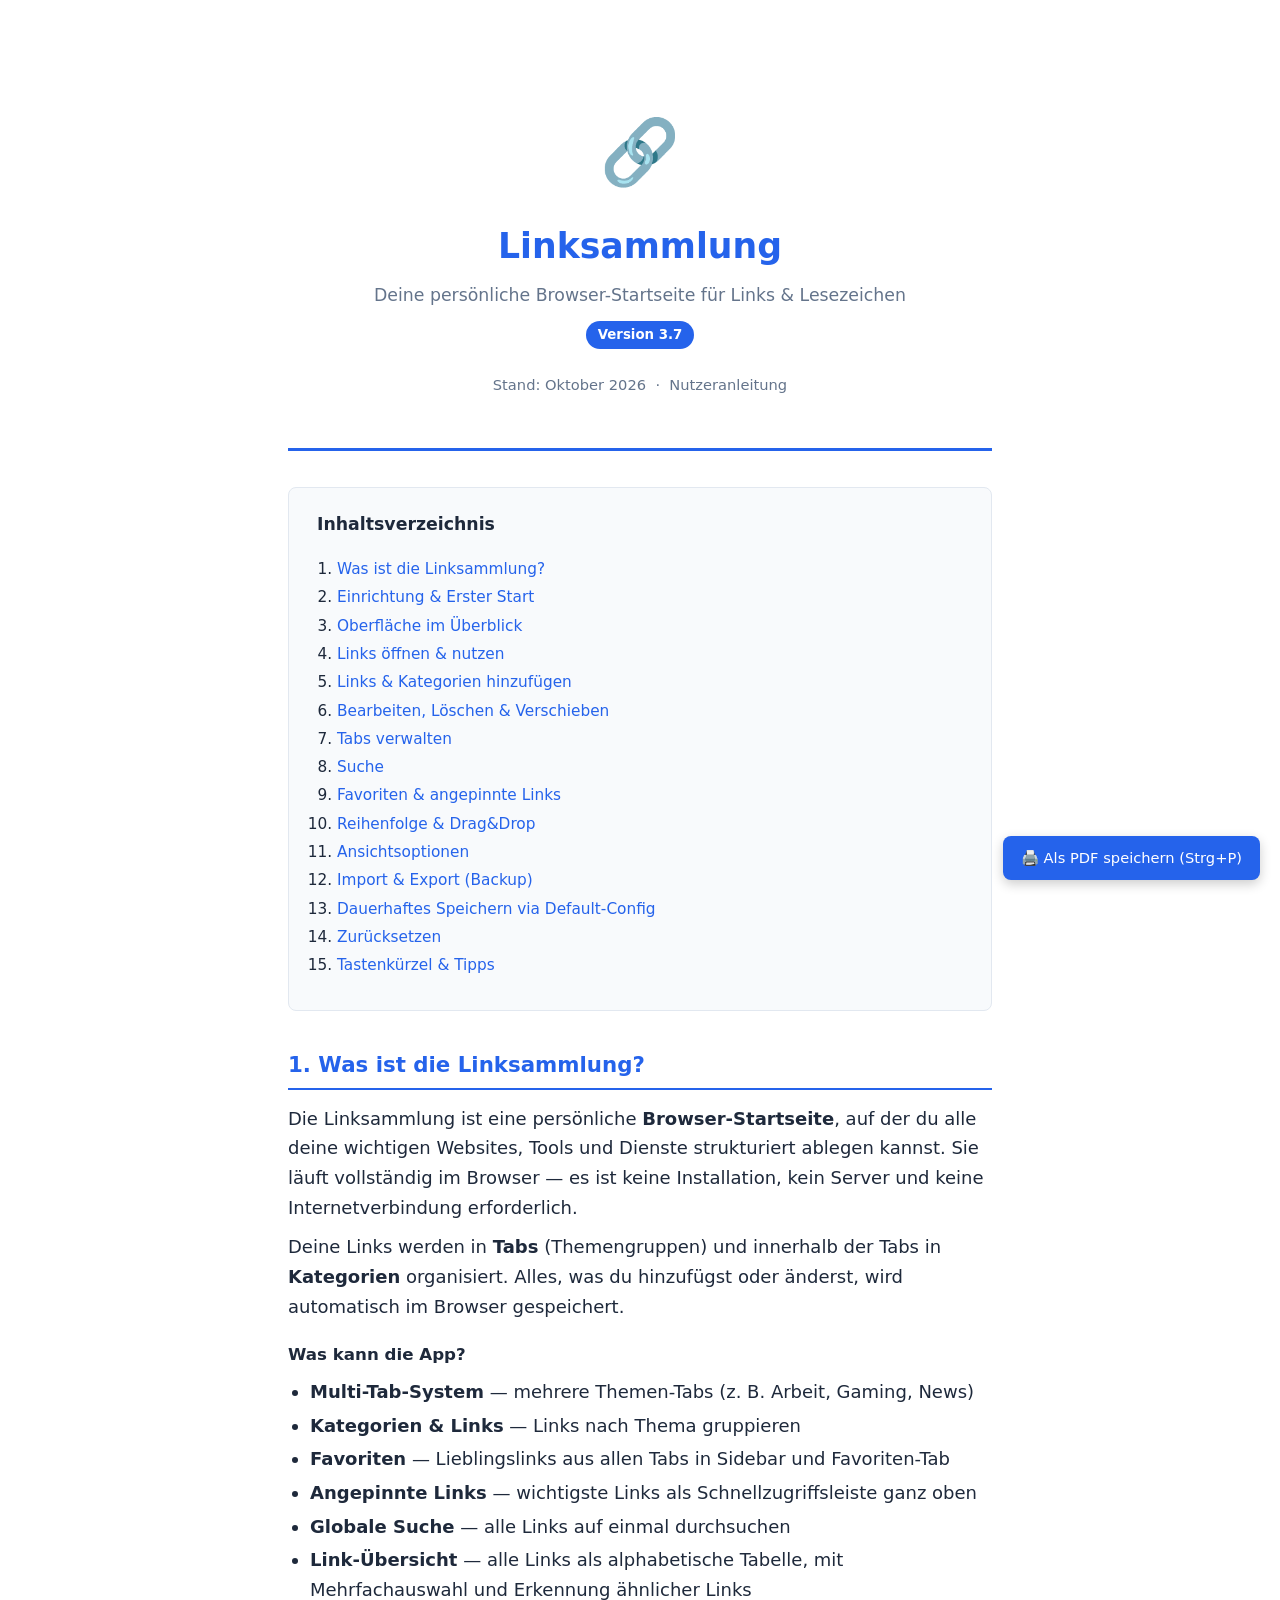
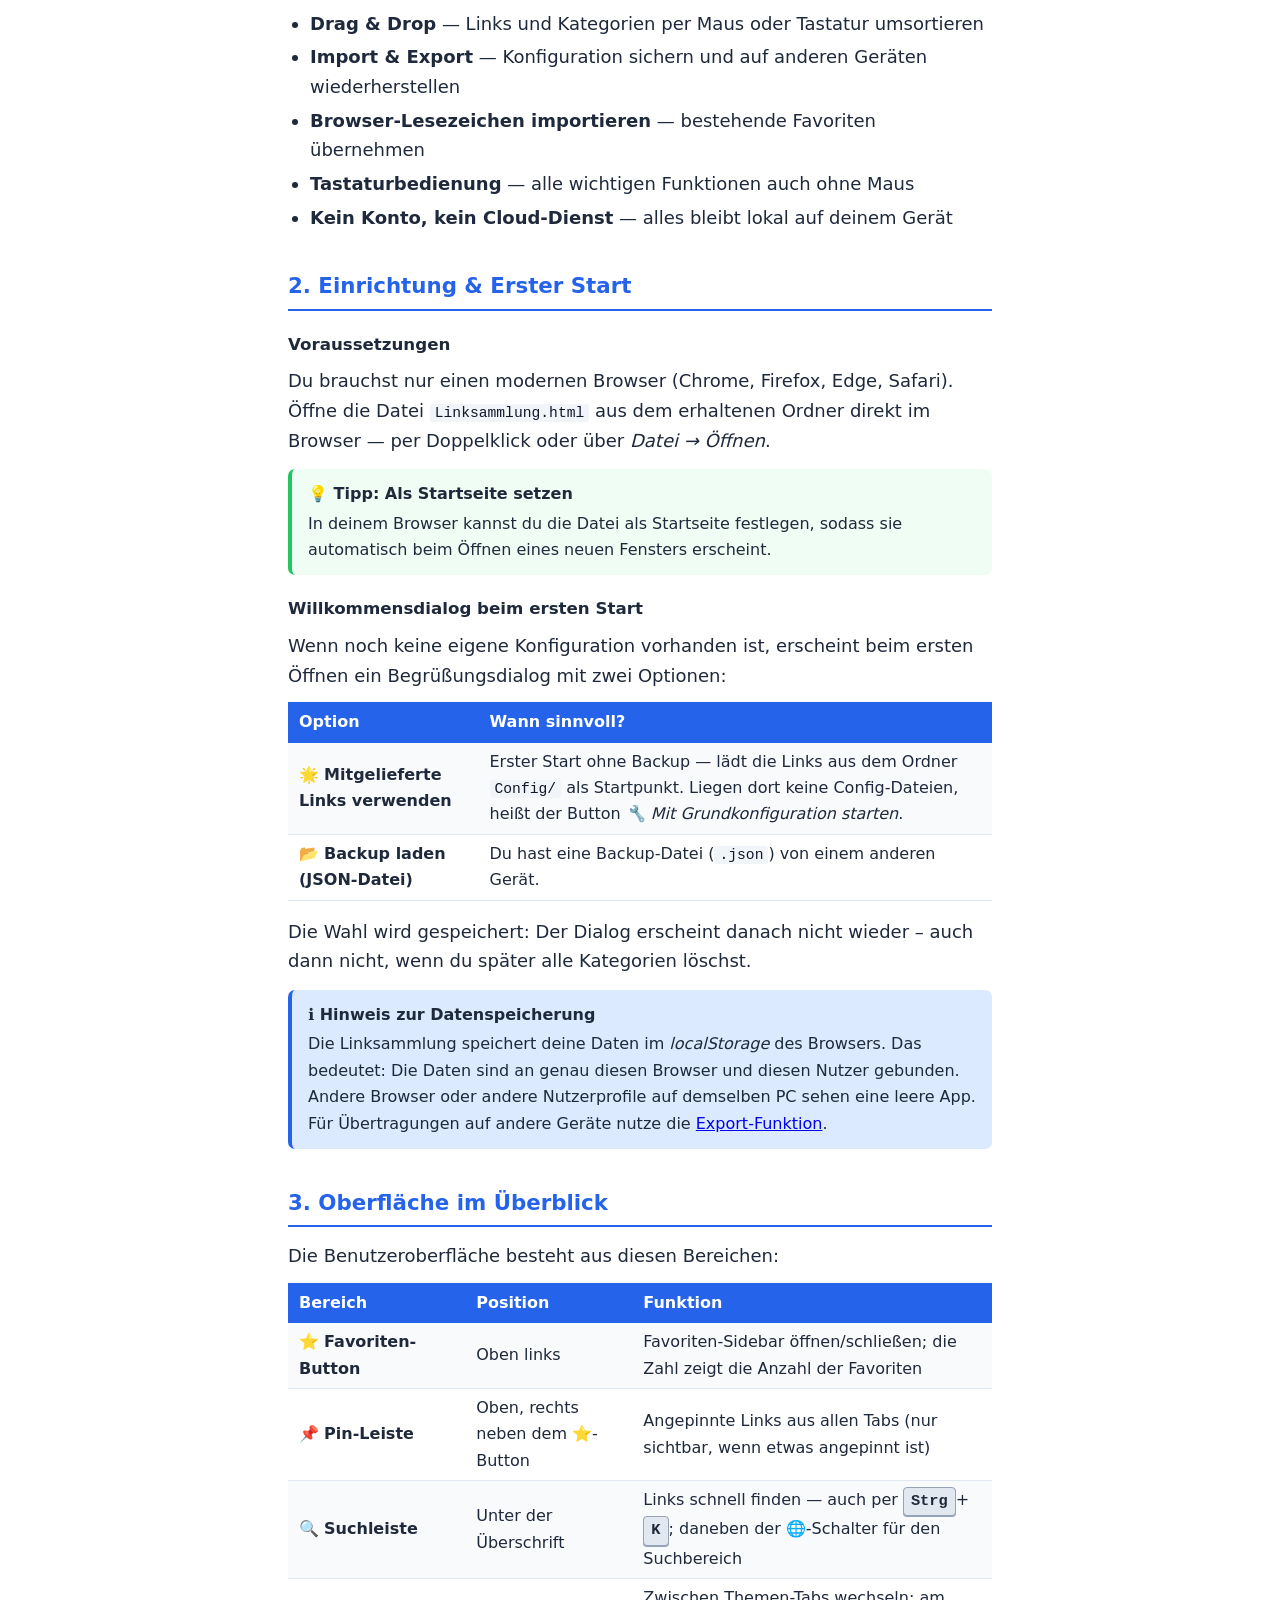
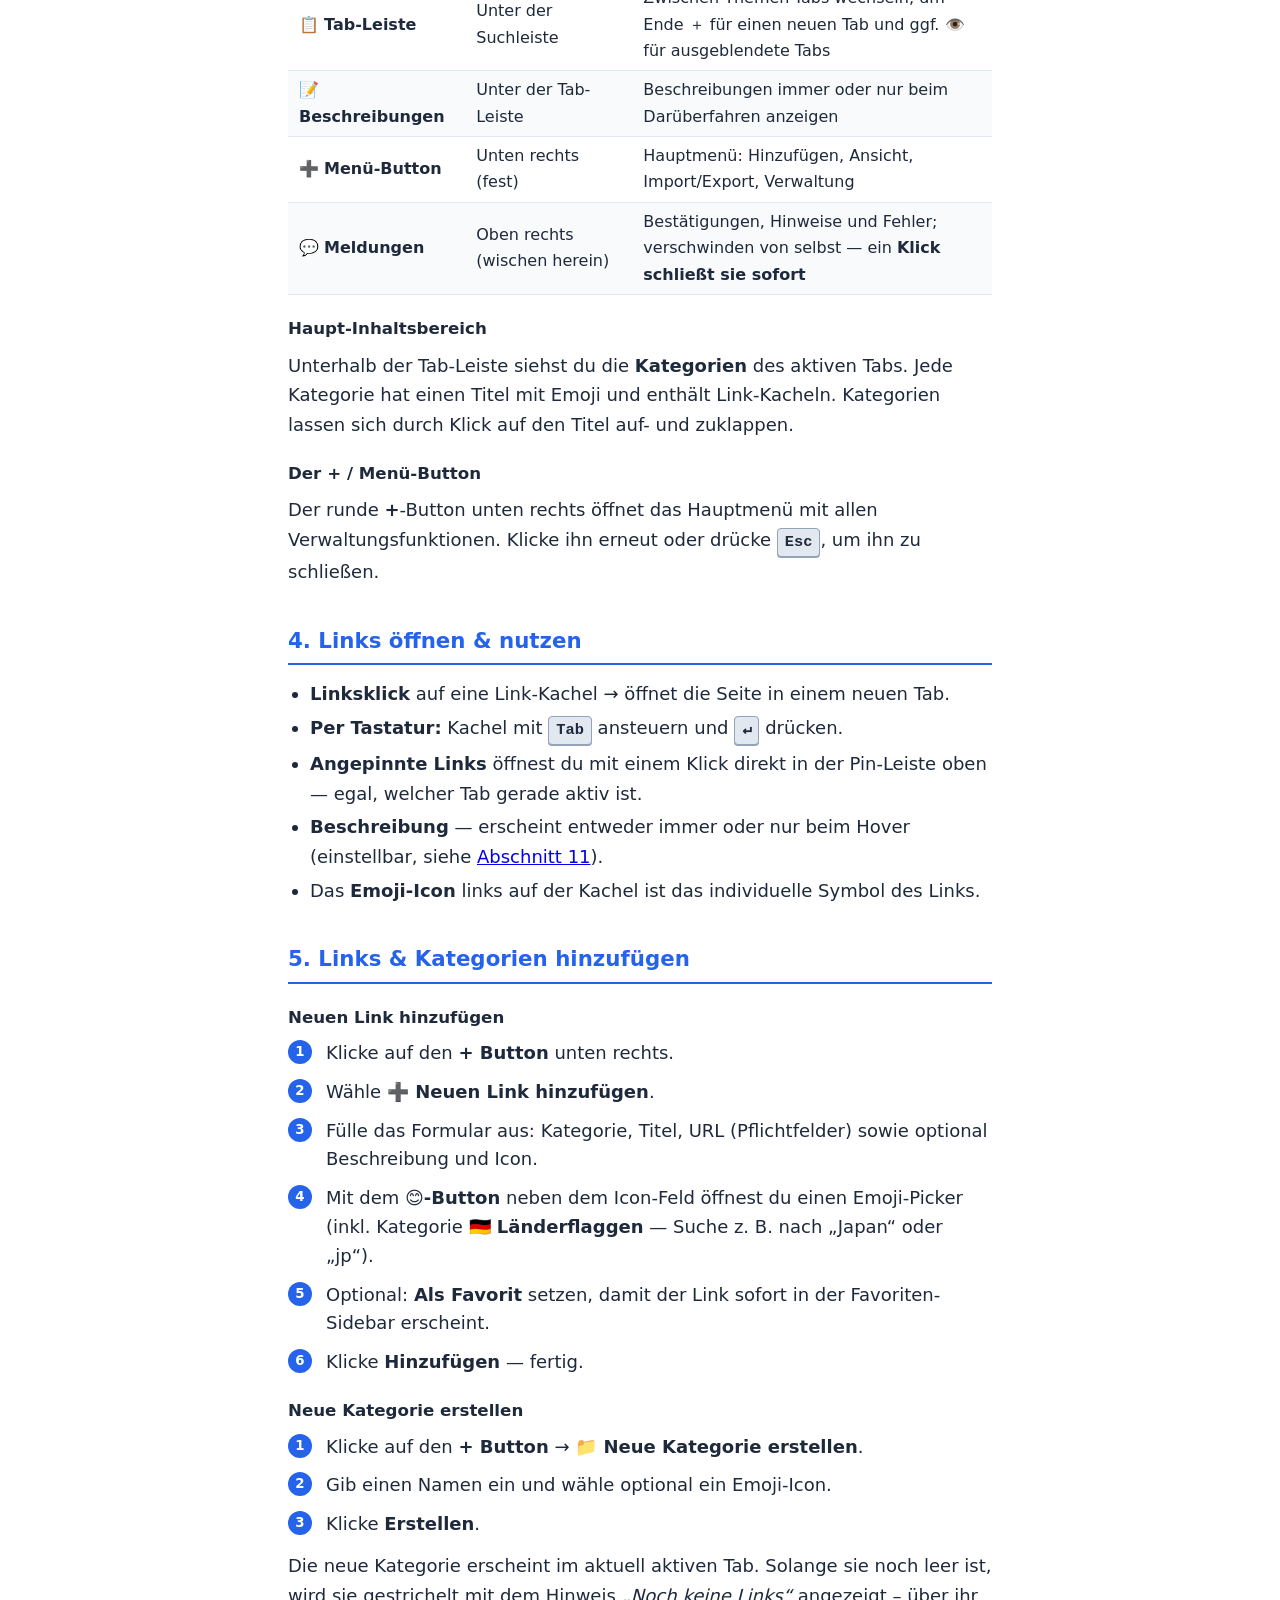
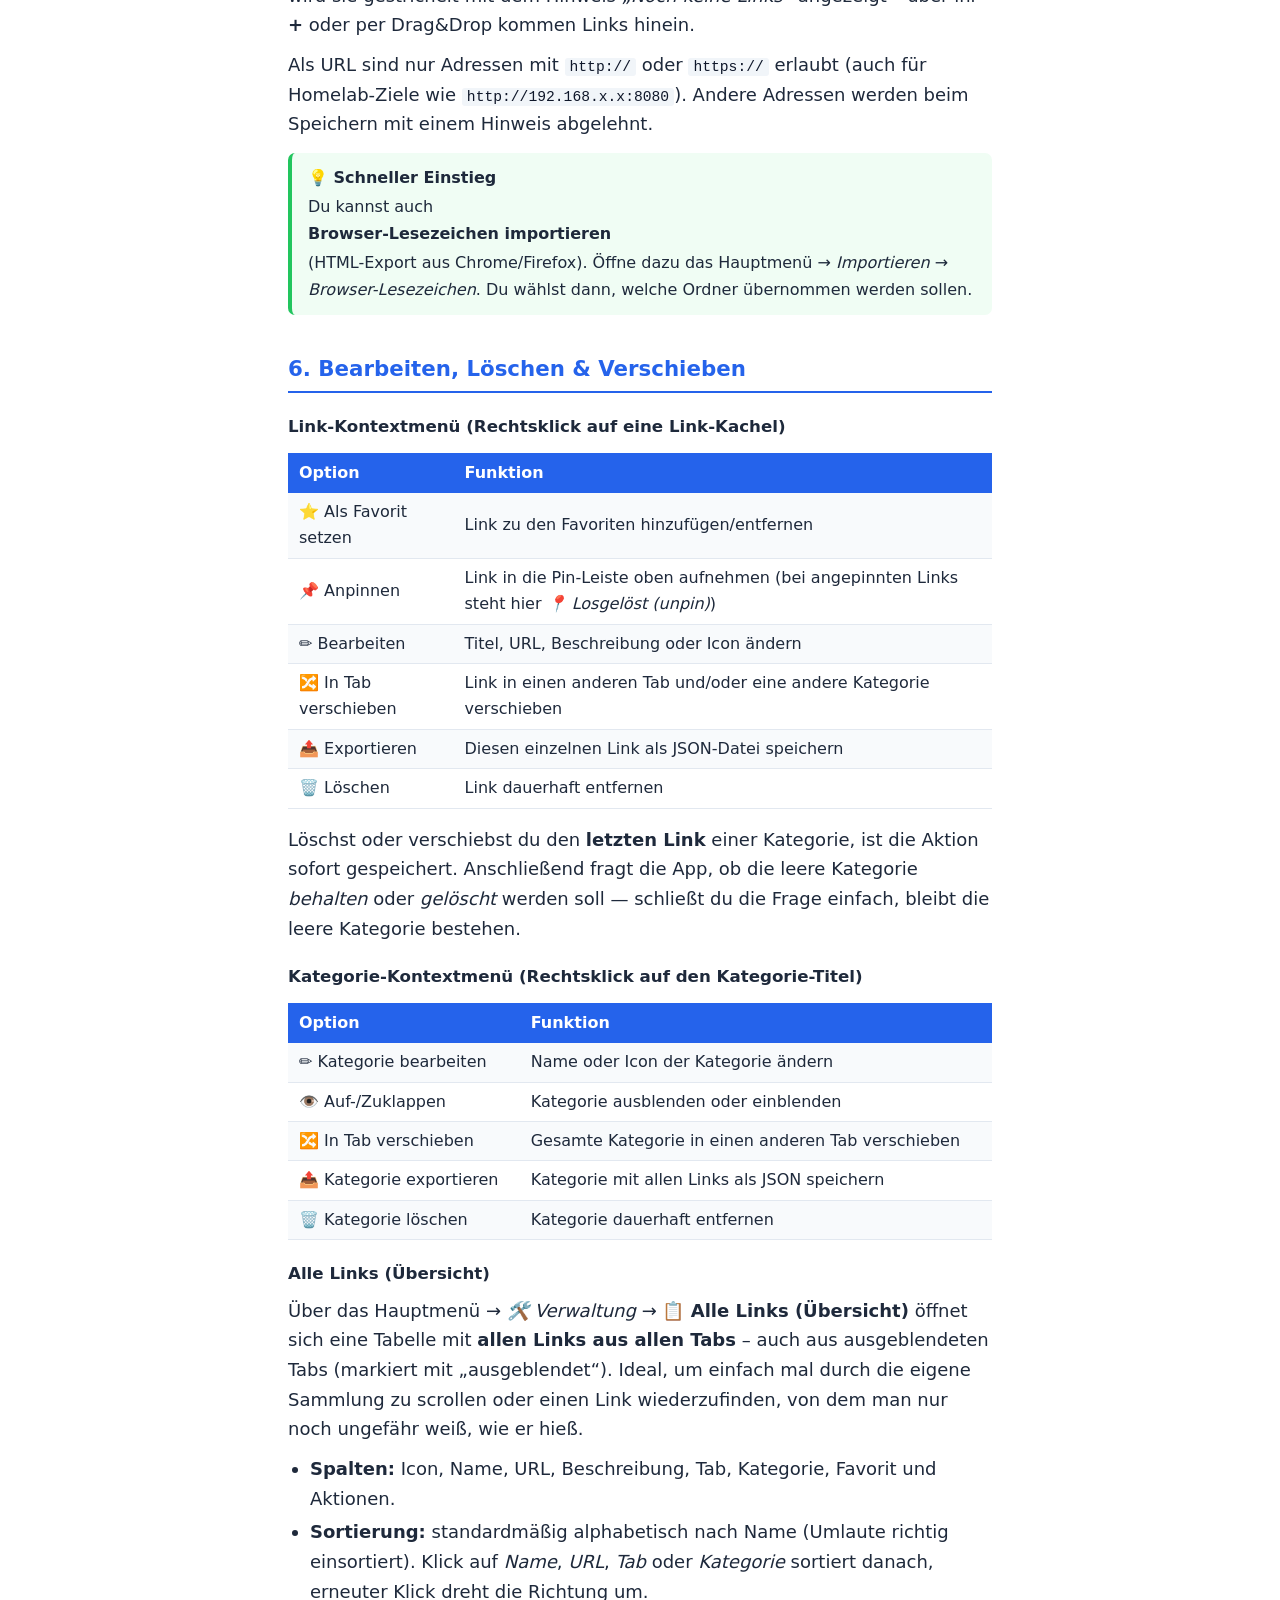
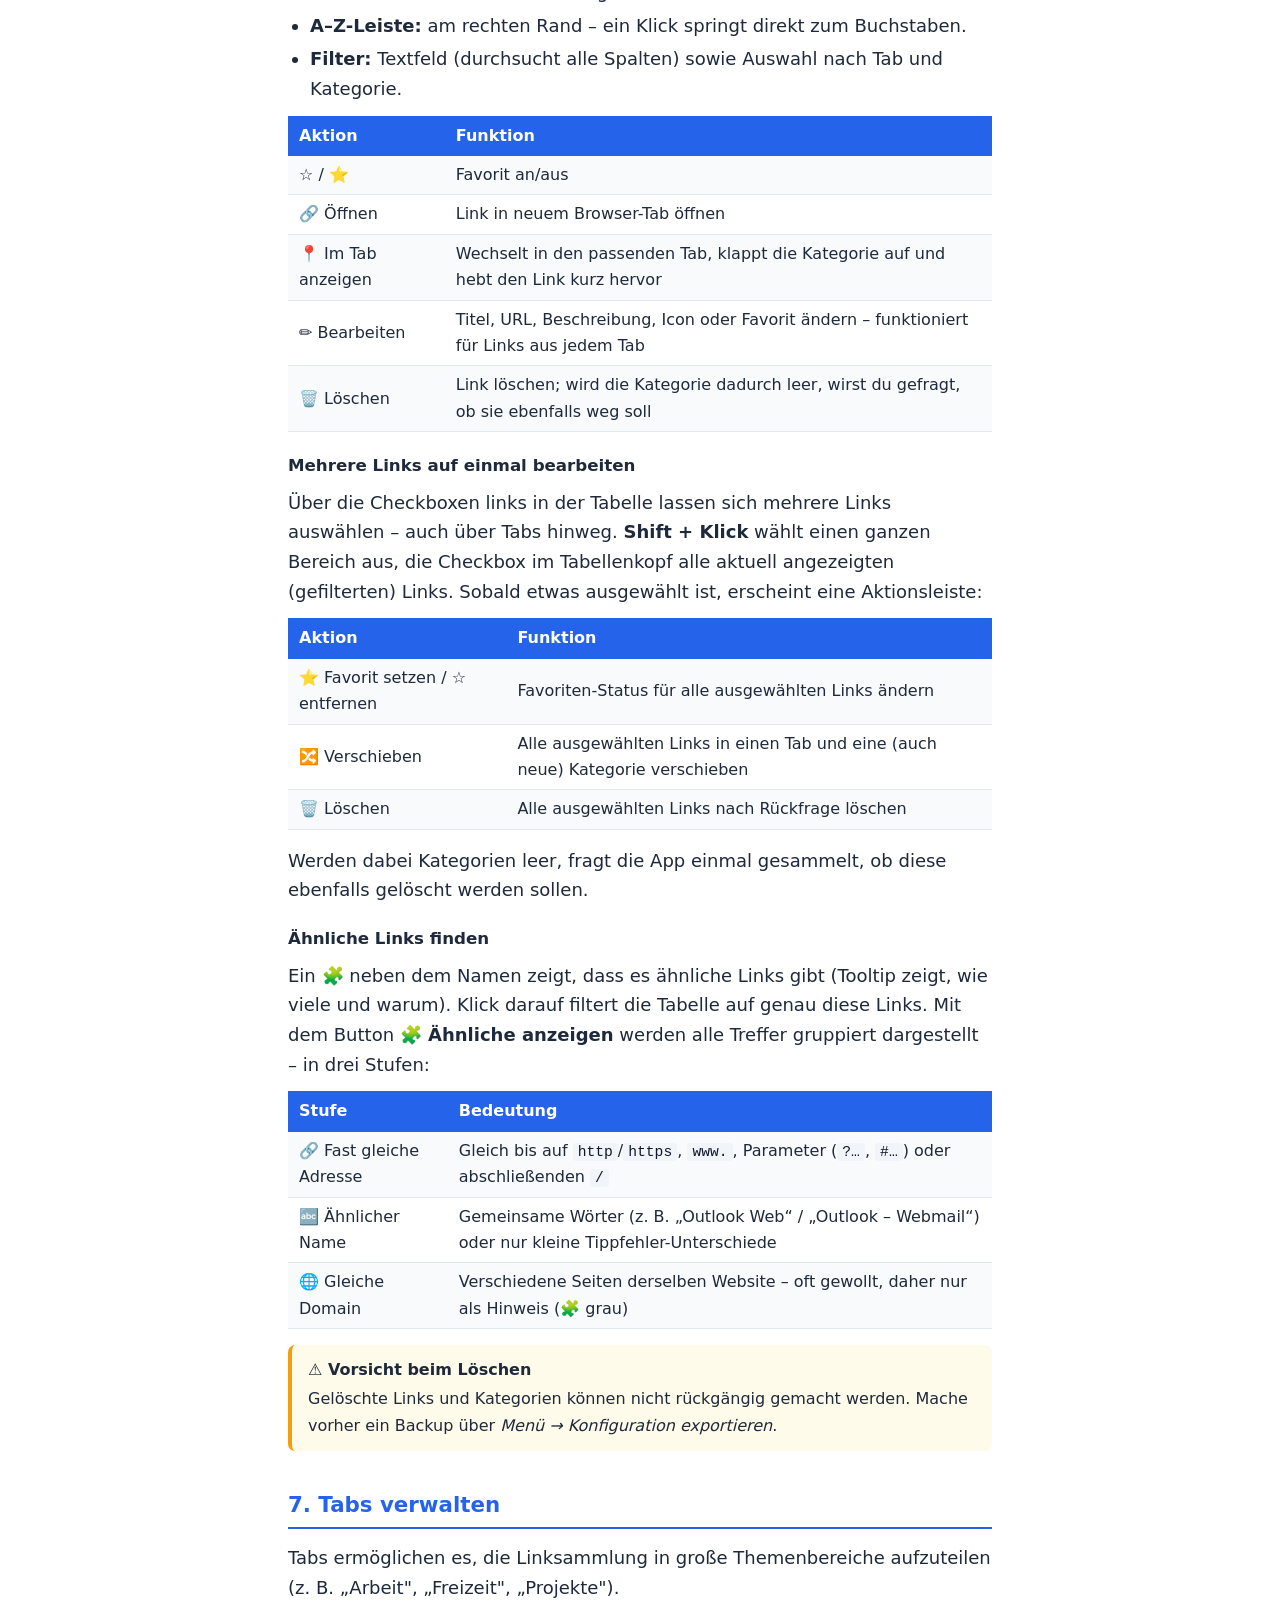
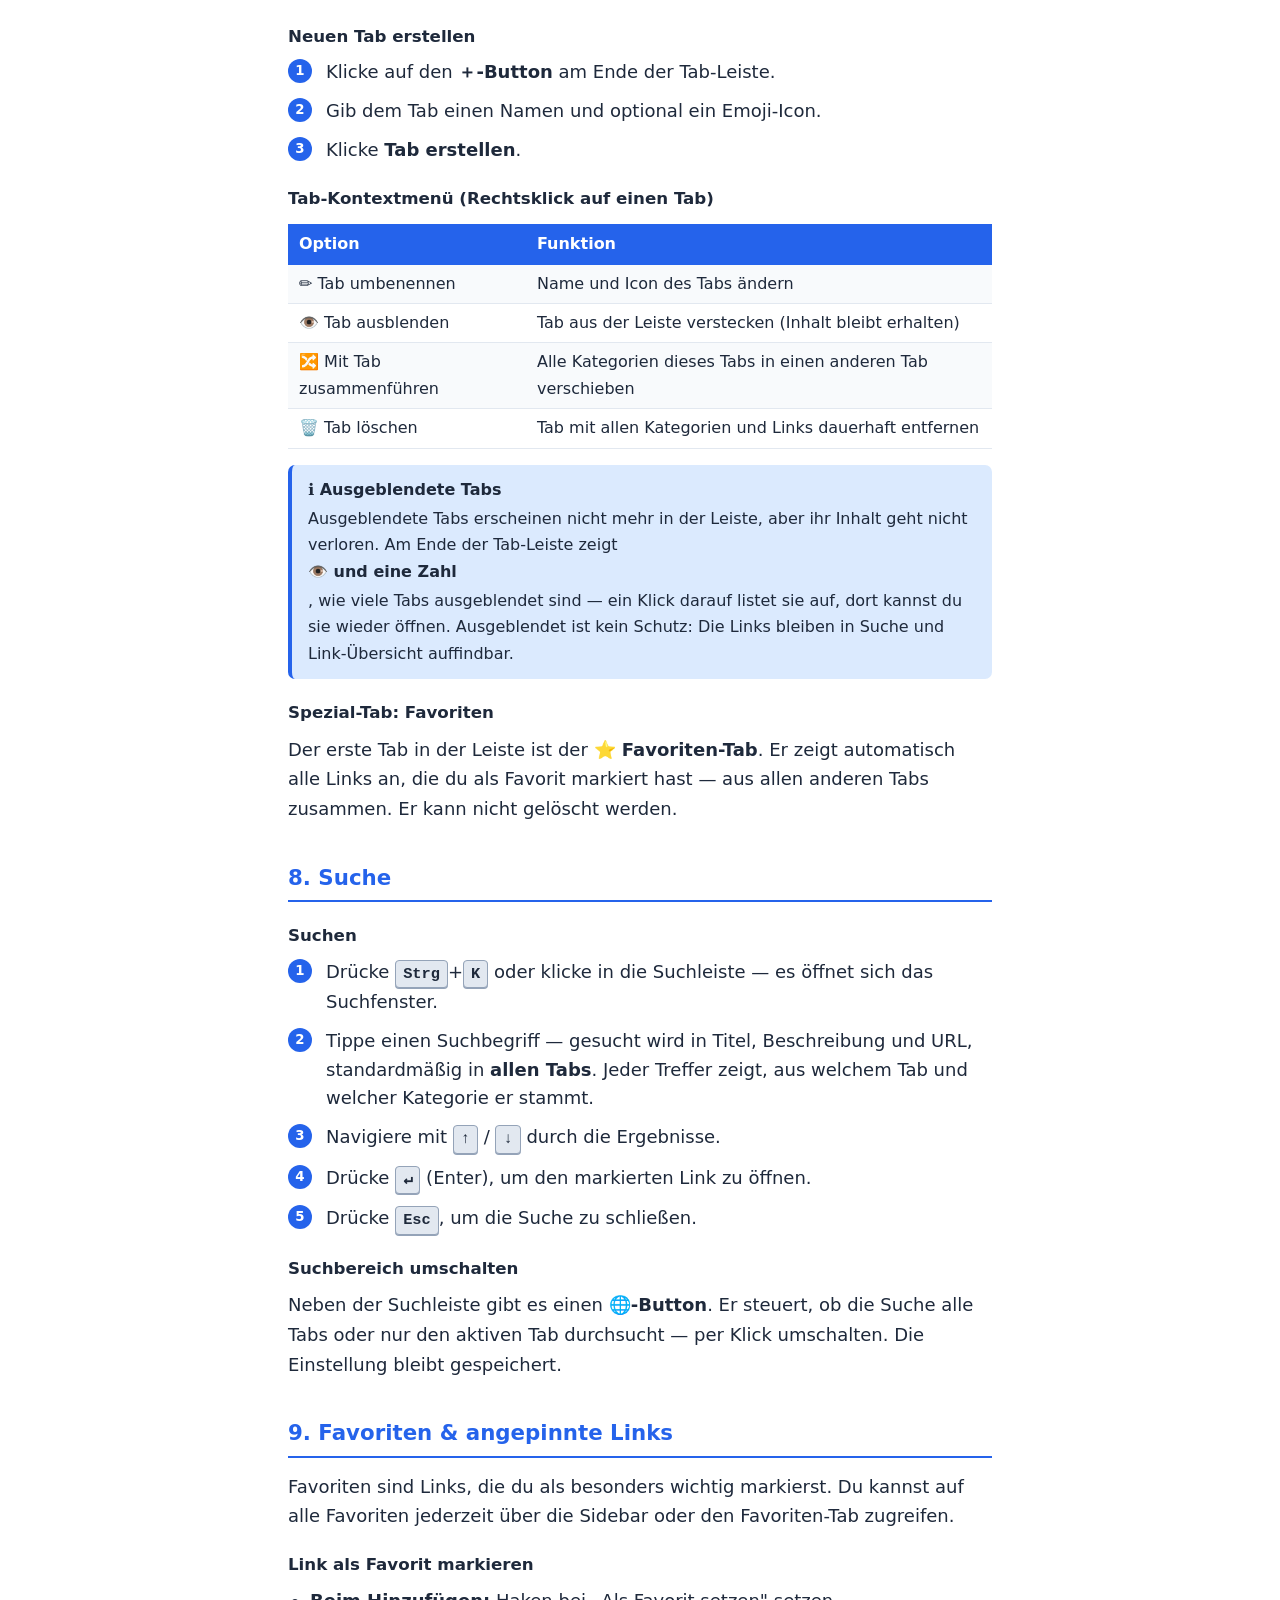
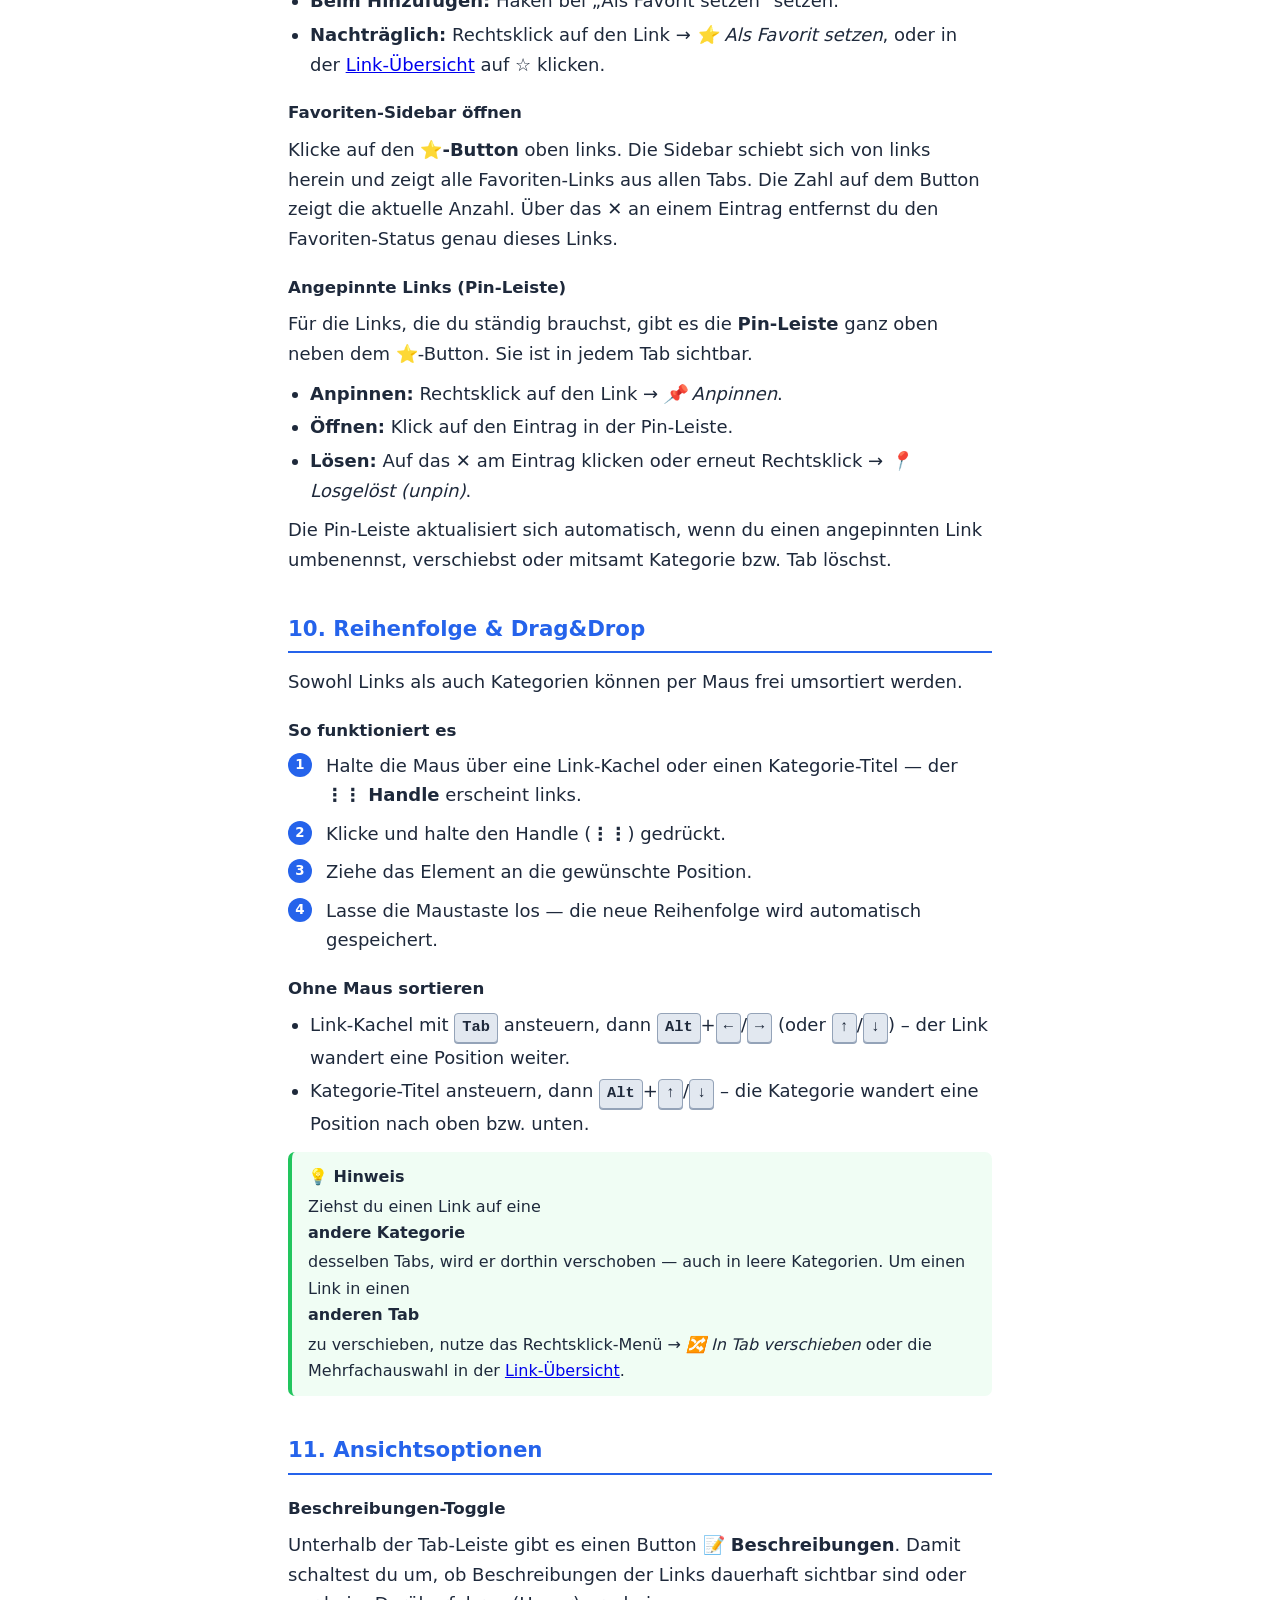
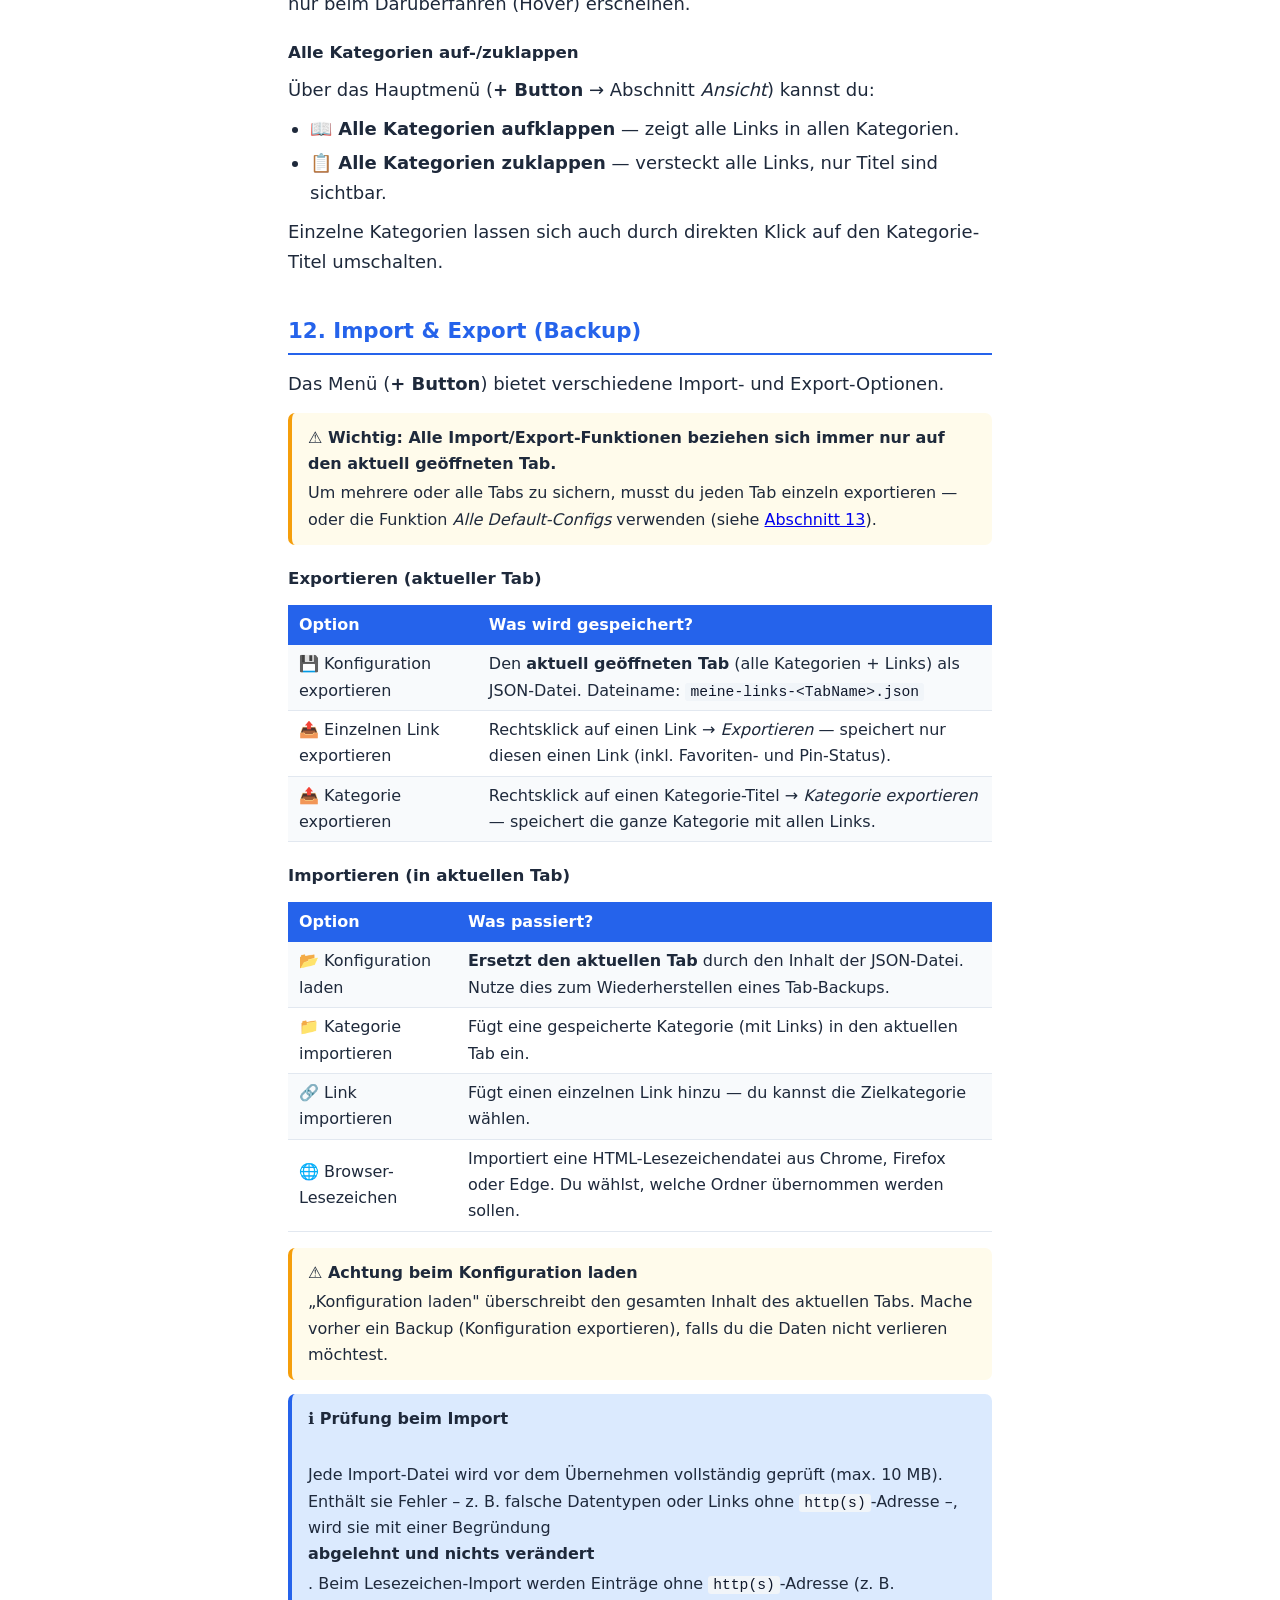
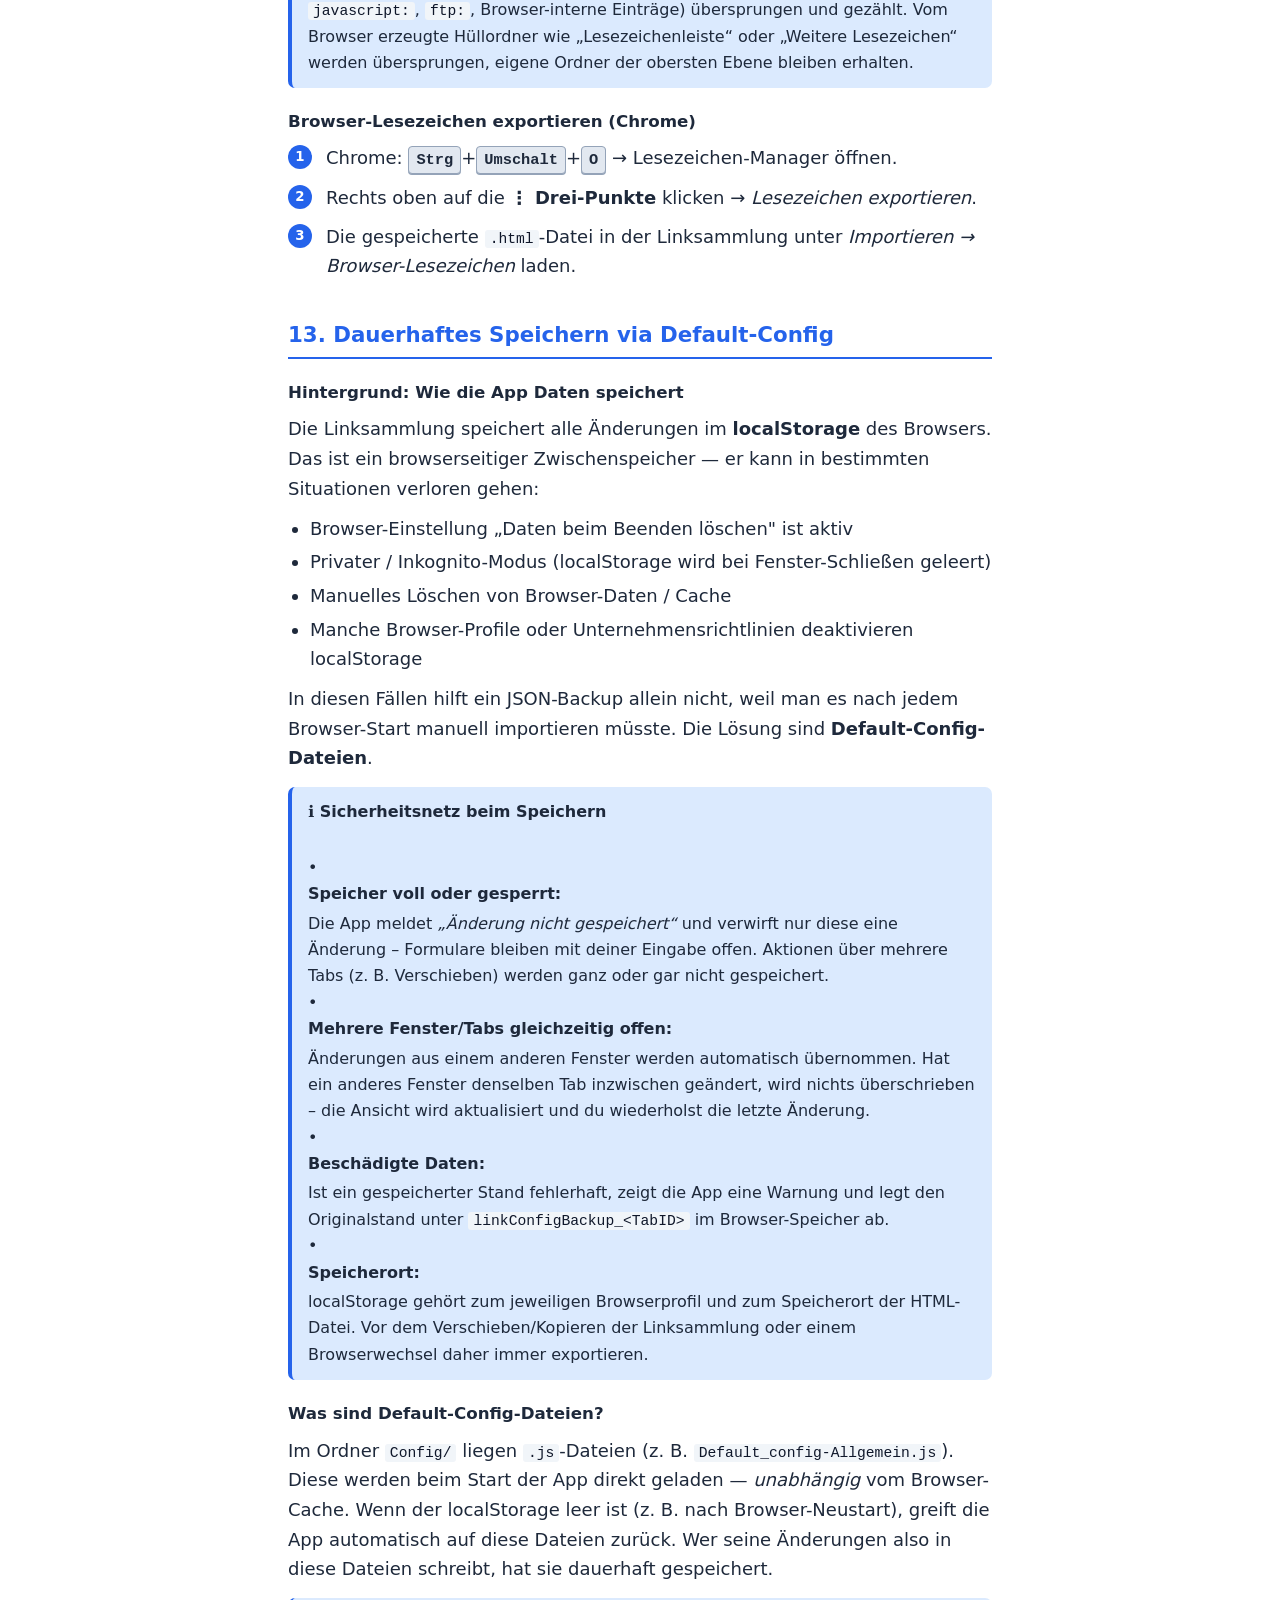
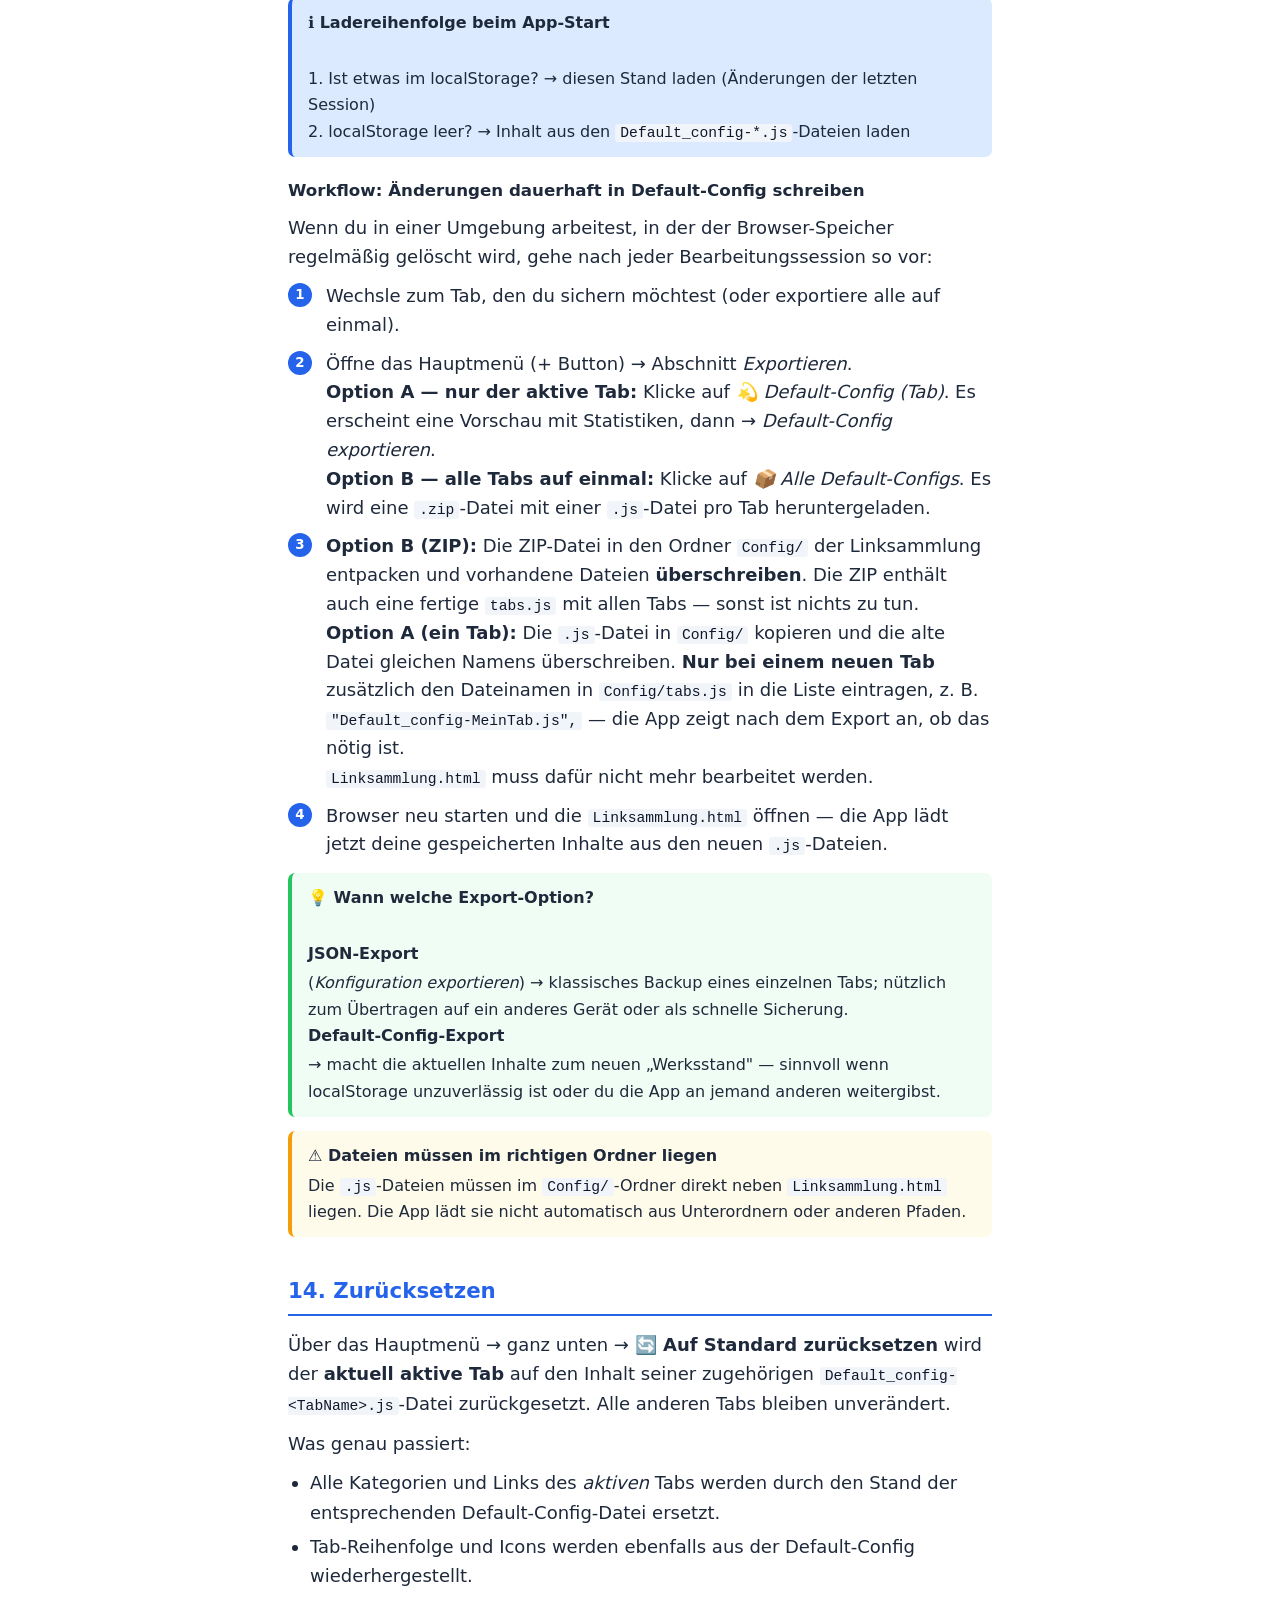
==== commit bc72b55e: "Fix: Schlanker Willkommensdialog, Changelog eingeführt (v3.7.6) - Willkommensdialog auf Frage + zwei" ====
--- a/Nutzeranleitung.html
+++ b/Nutzeranleitung.html
@@ -360,13 +360,13 @@
         <th>Wann sinnvoll?</th>
     </tr>
     <tr>
-        <td>📂 <strong>Bestehende Konfiguration aus JSON-Datei laden</strong></td>
+        <td>🌟 <strong>Mitgelieferte Links verwenden</strong></td>
+        <td>Erster Start ohne Backup — lädt die Links aus dem Ordner <code>Config/</code> als Startpunkt.
+            Liegen dort keine Config-Dateien, heißt der Button <em>🔧 Mit Grundkonfiguration starten</em>.</td>
+    </tr>
+    <tr>
+        <td>📂 <strong>Backup laden (JSON-Datei)</strong></td>
         <td>Du hast eine Backup-Datei (<code>.json</code>) von einem anderen Gerät.</td>
-    </tr>
-    <tr>
-        <td>🌟 <strong>Standard-Konfiguration aus Config-Verzeichnis verwenden</strong></td>
-        <td>Erster Start ohne Backup — lädt die mitgelieferten Links aus dem Ordner <code>Config/</code> als Startpunkt.
-            Liegen dort keine Config-Dateien, heißt der Button <em>🔧 Einfache Grundkonfiguration erstellen</em>.</td>
     </tr>
 </table>
 <p>Die Wahl wird gespeichert: Der Dialog erscheint danach nicht wieder – auch dann nicht,
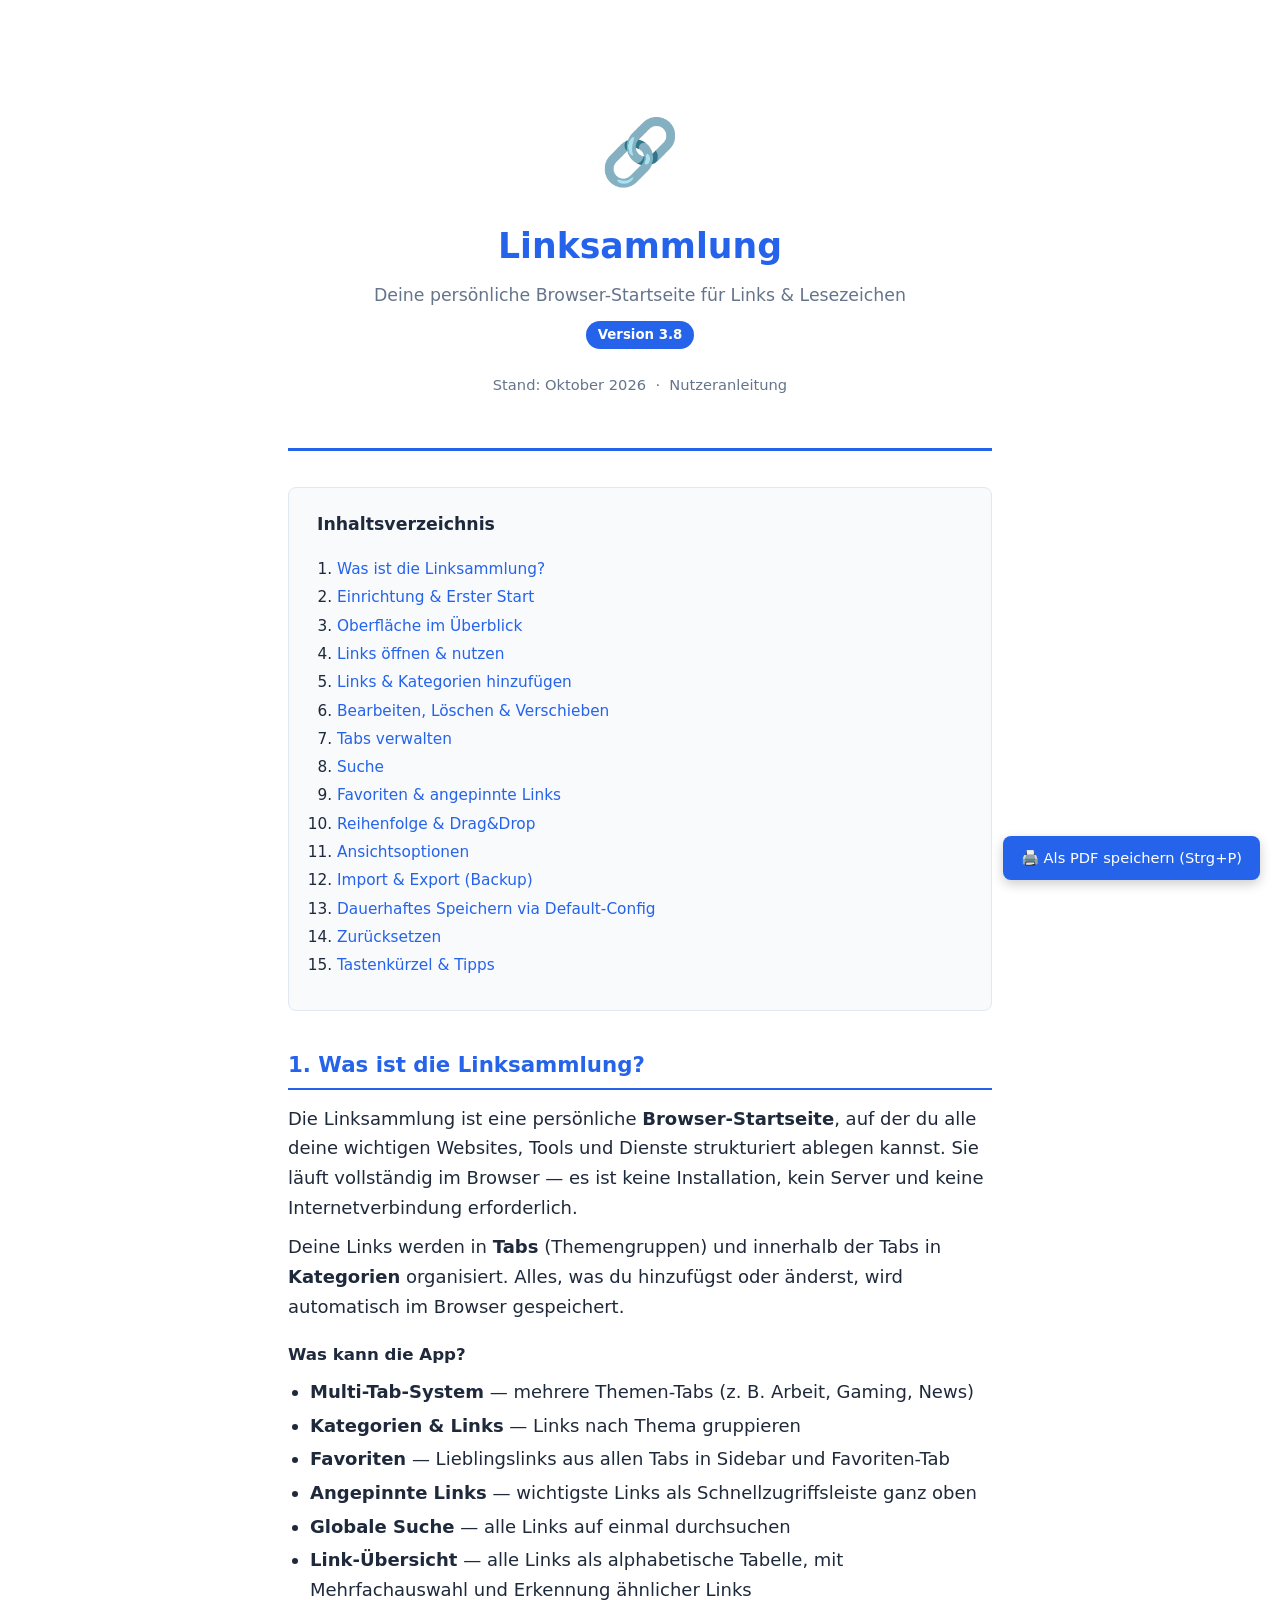
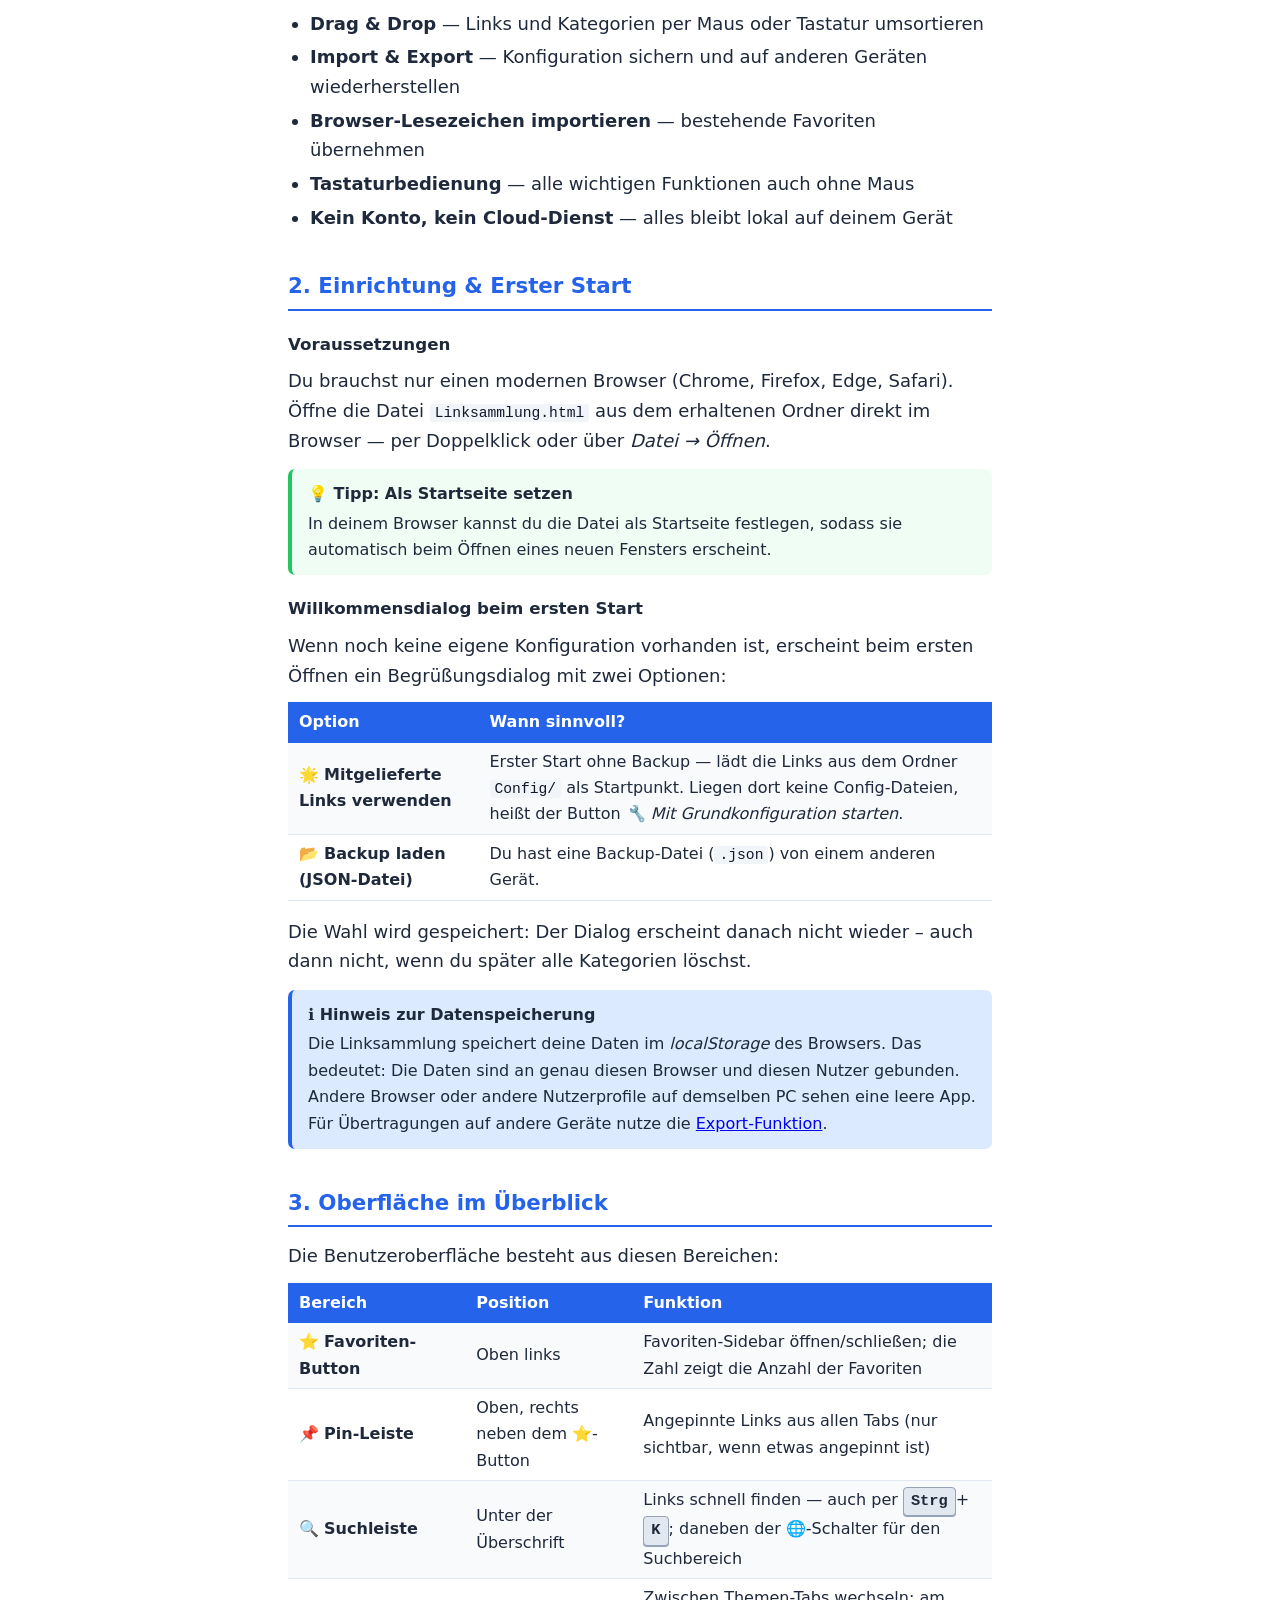
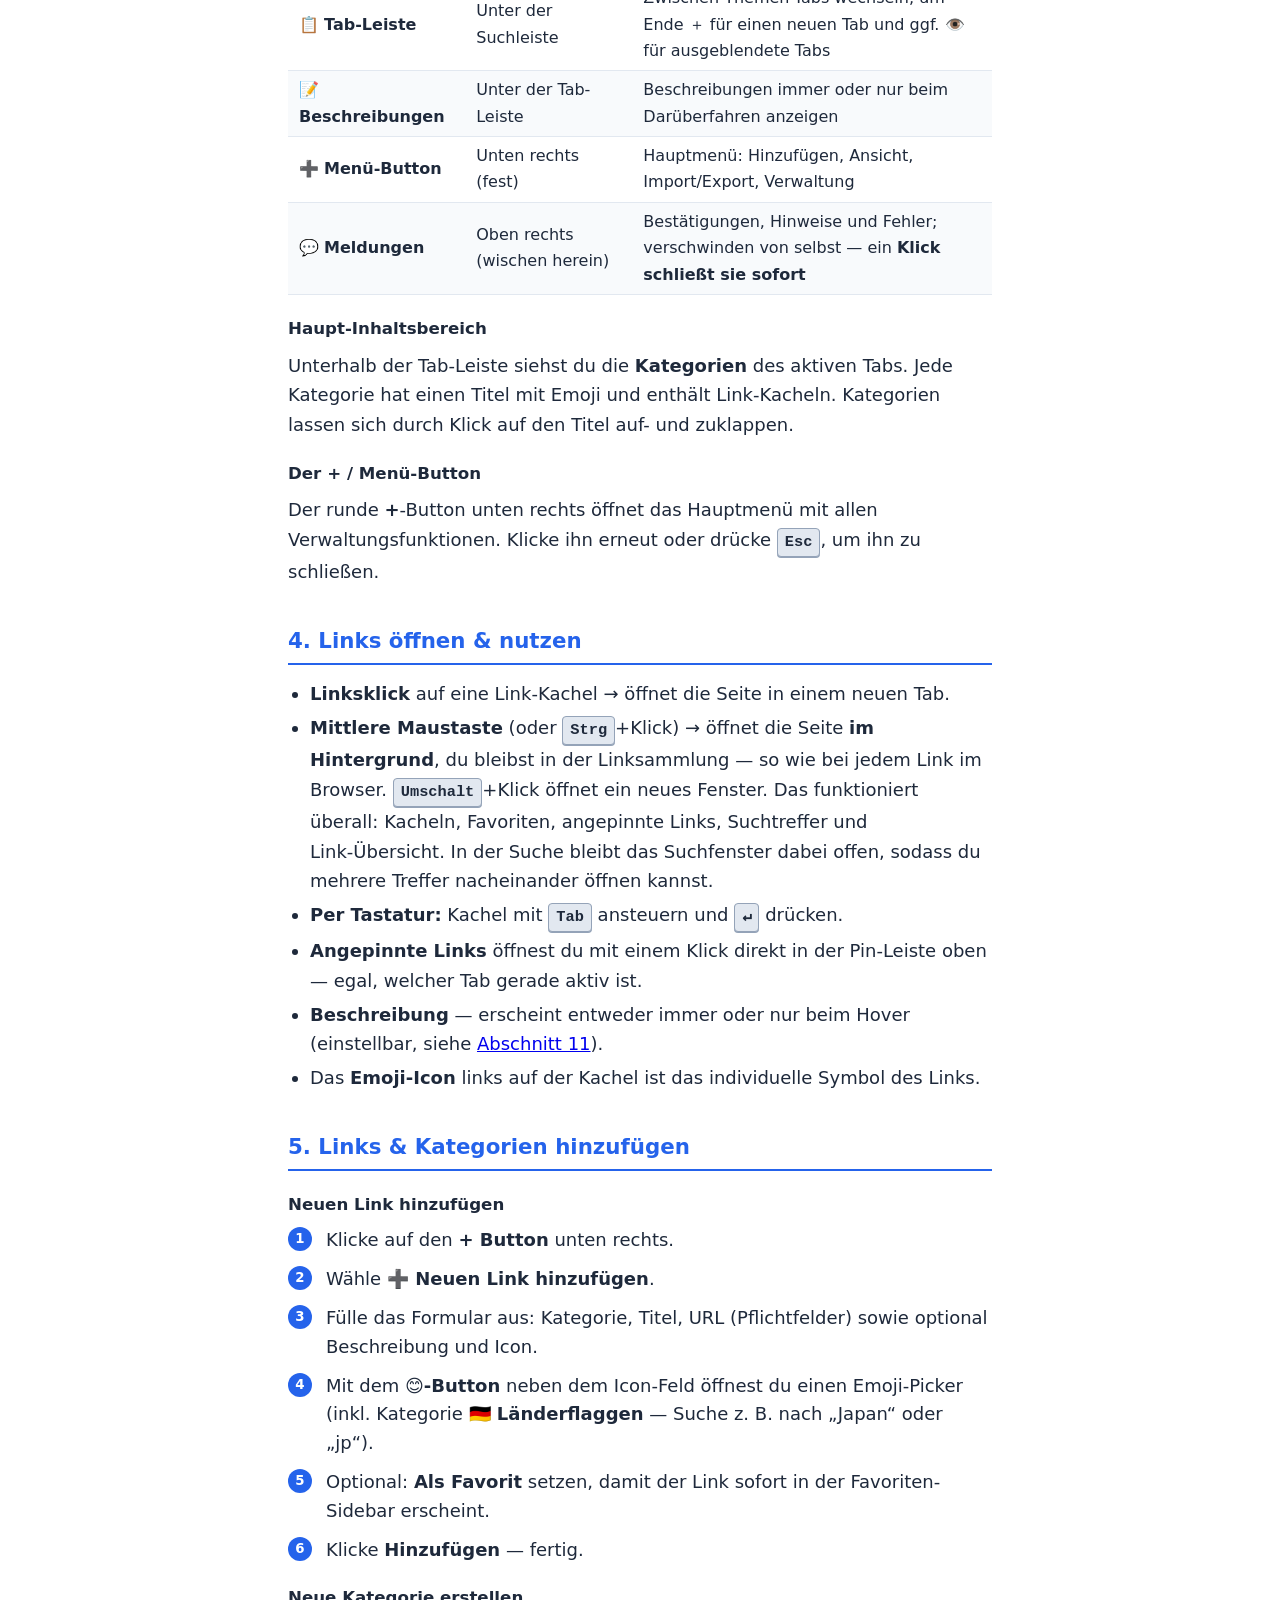
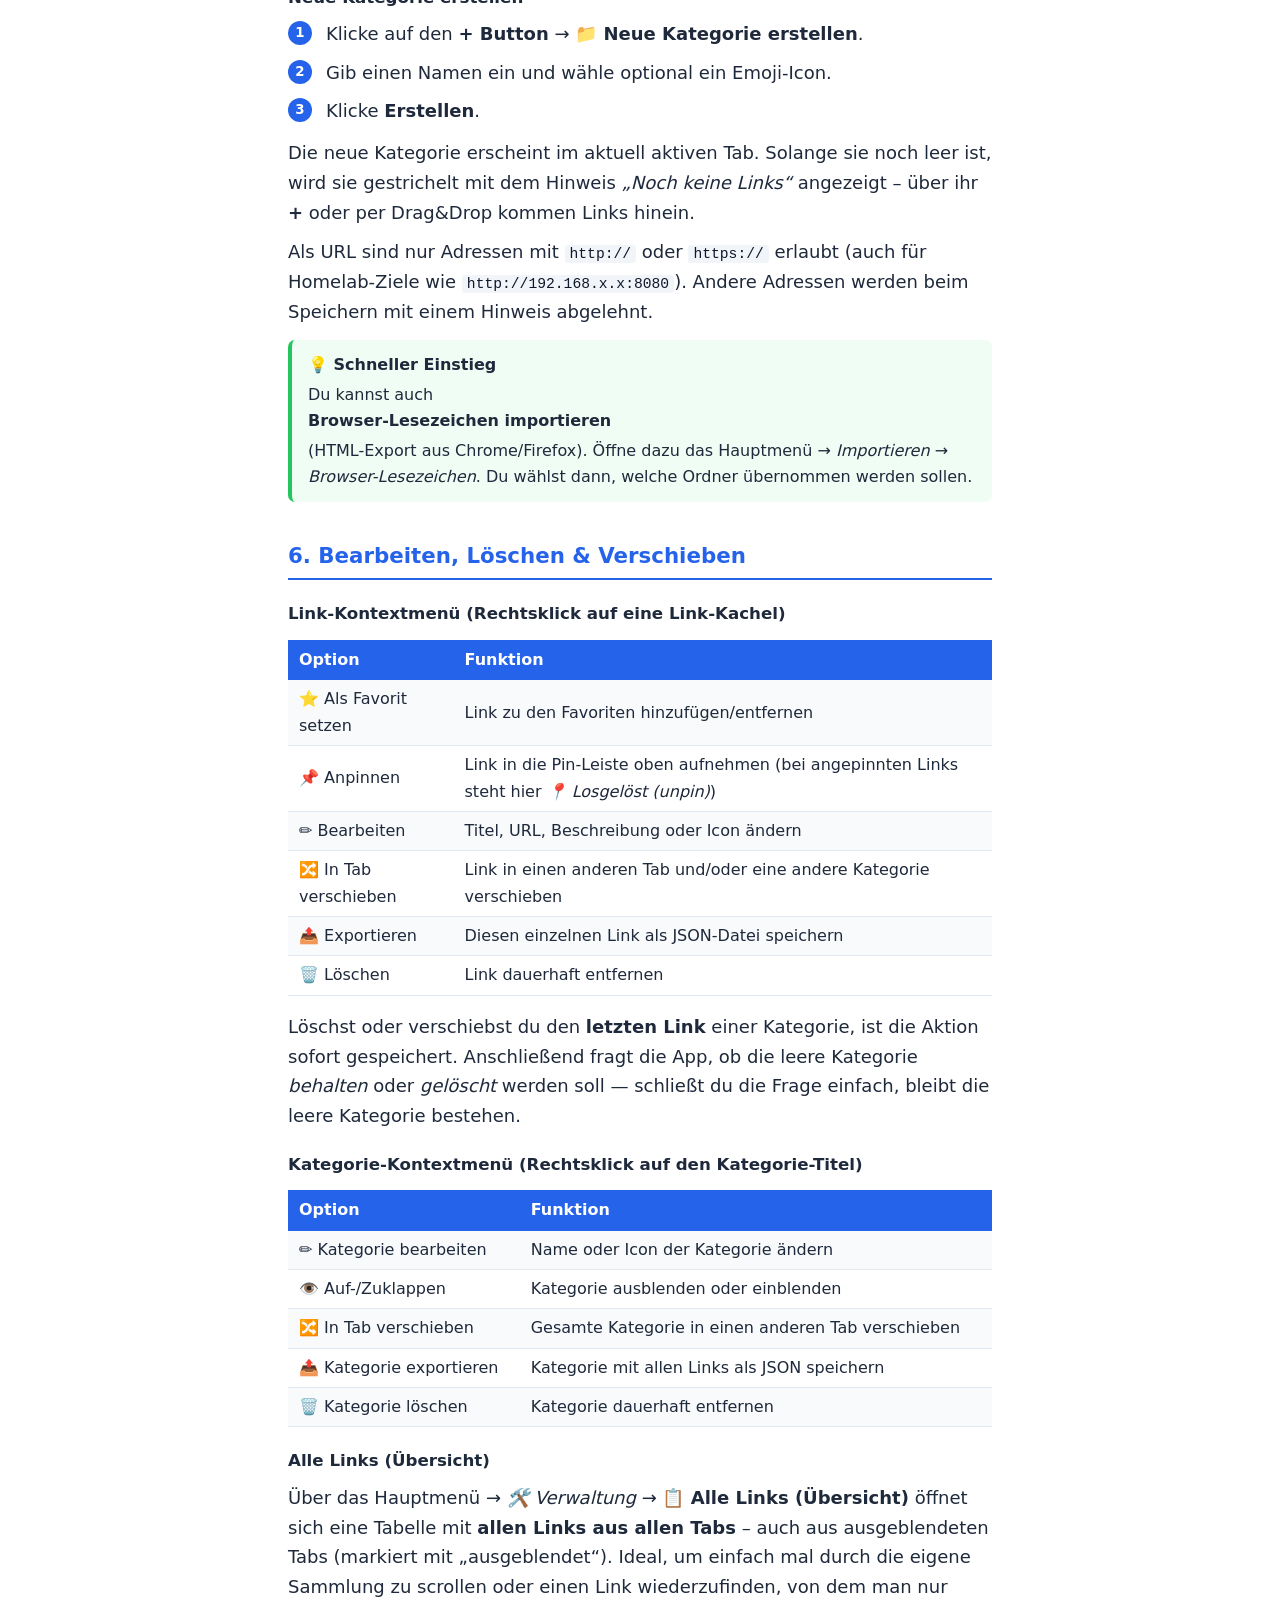
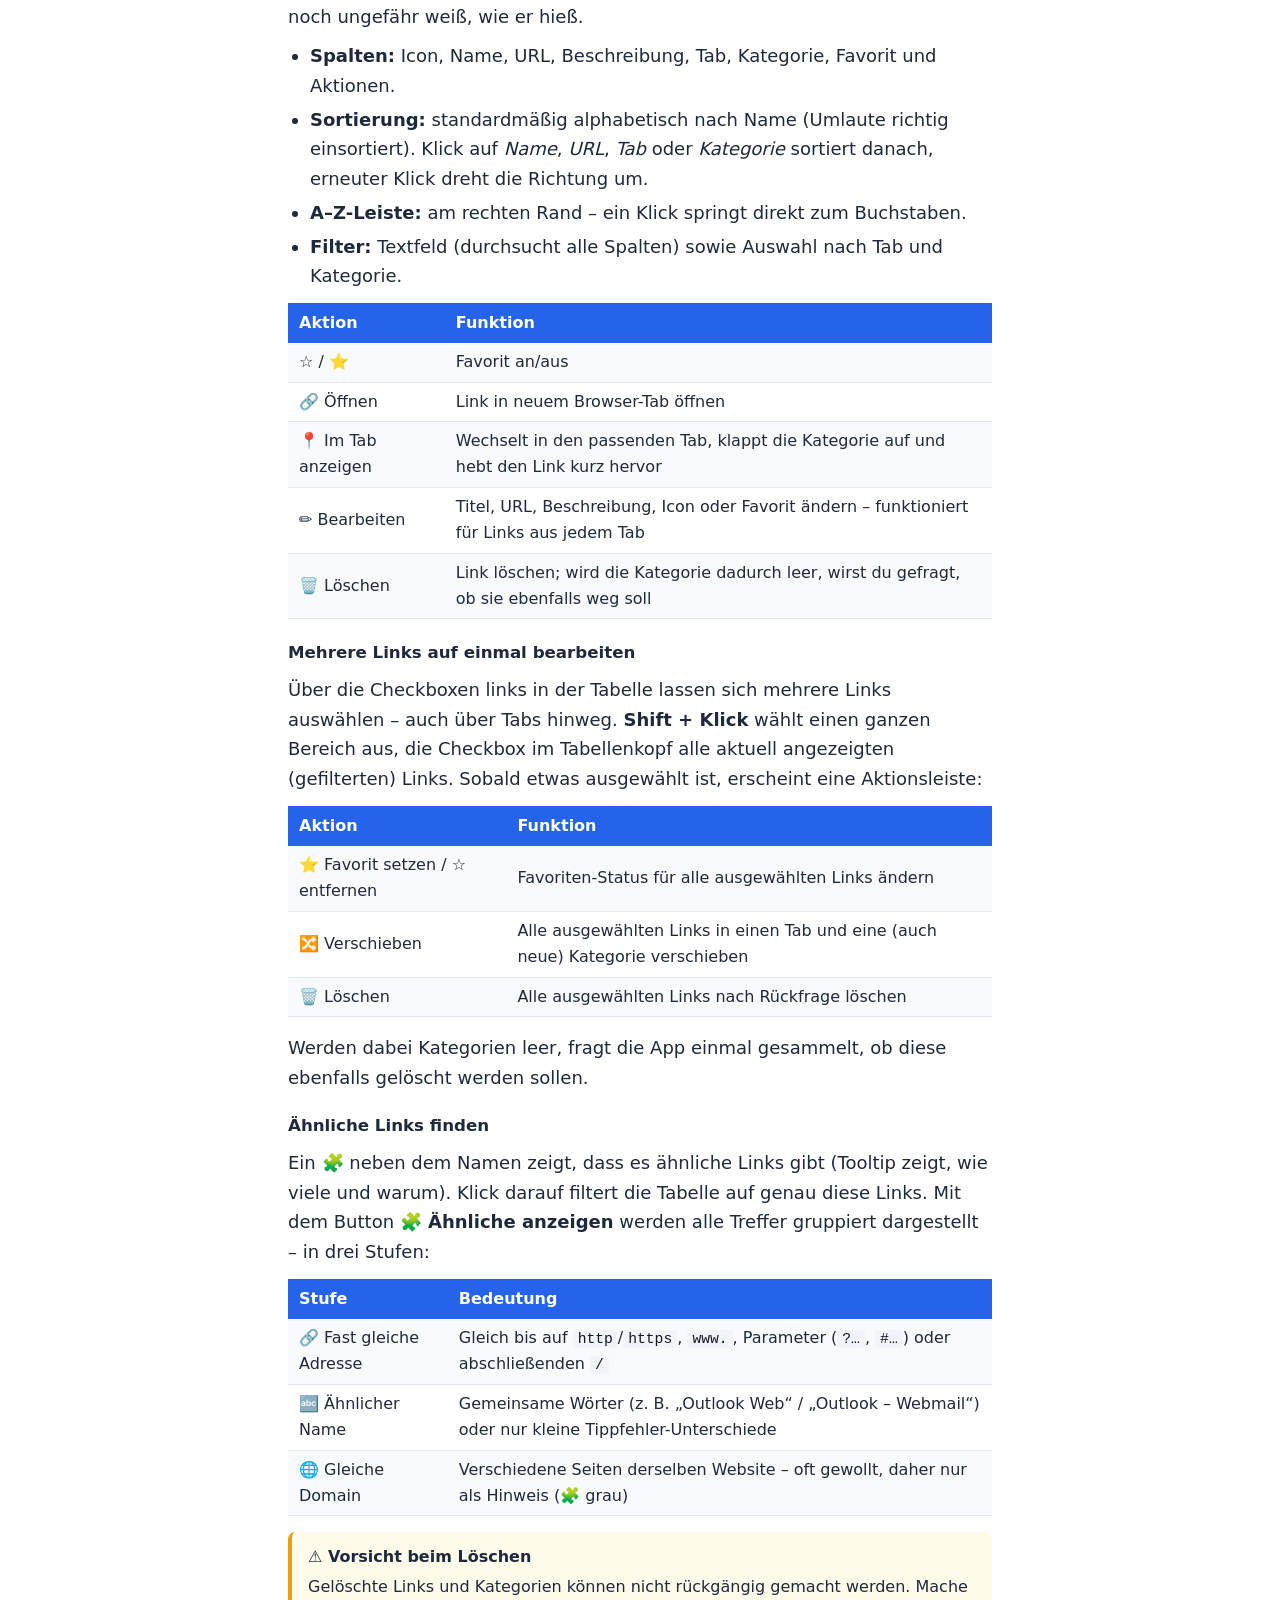
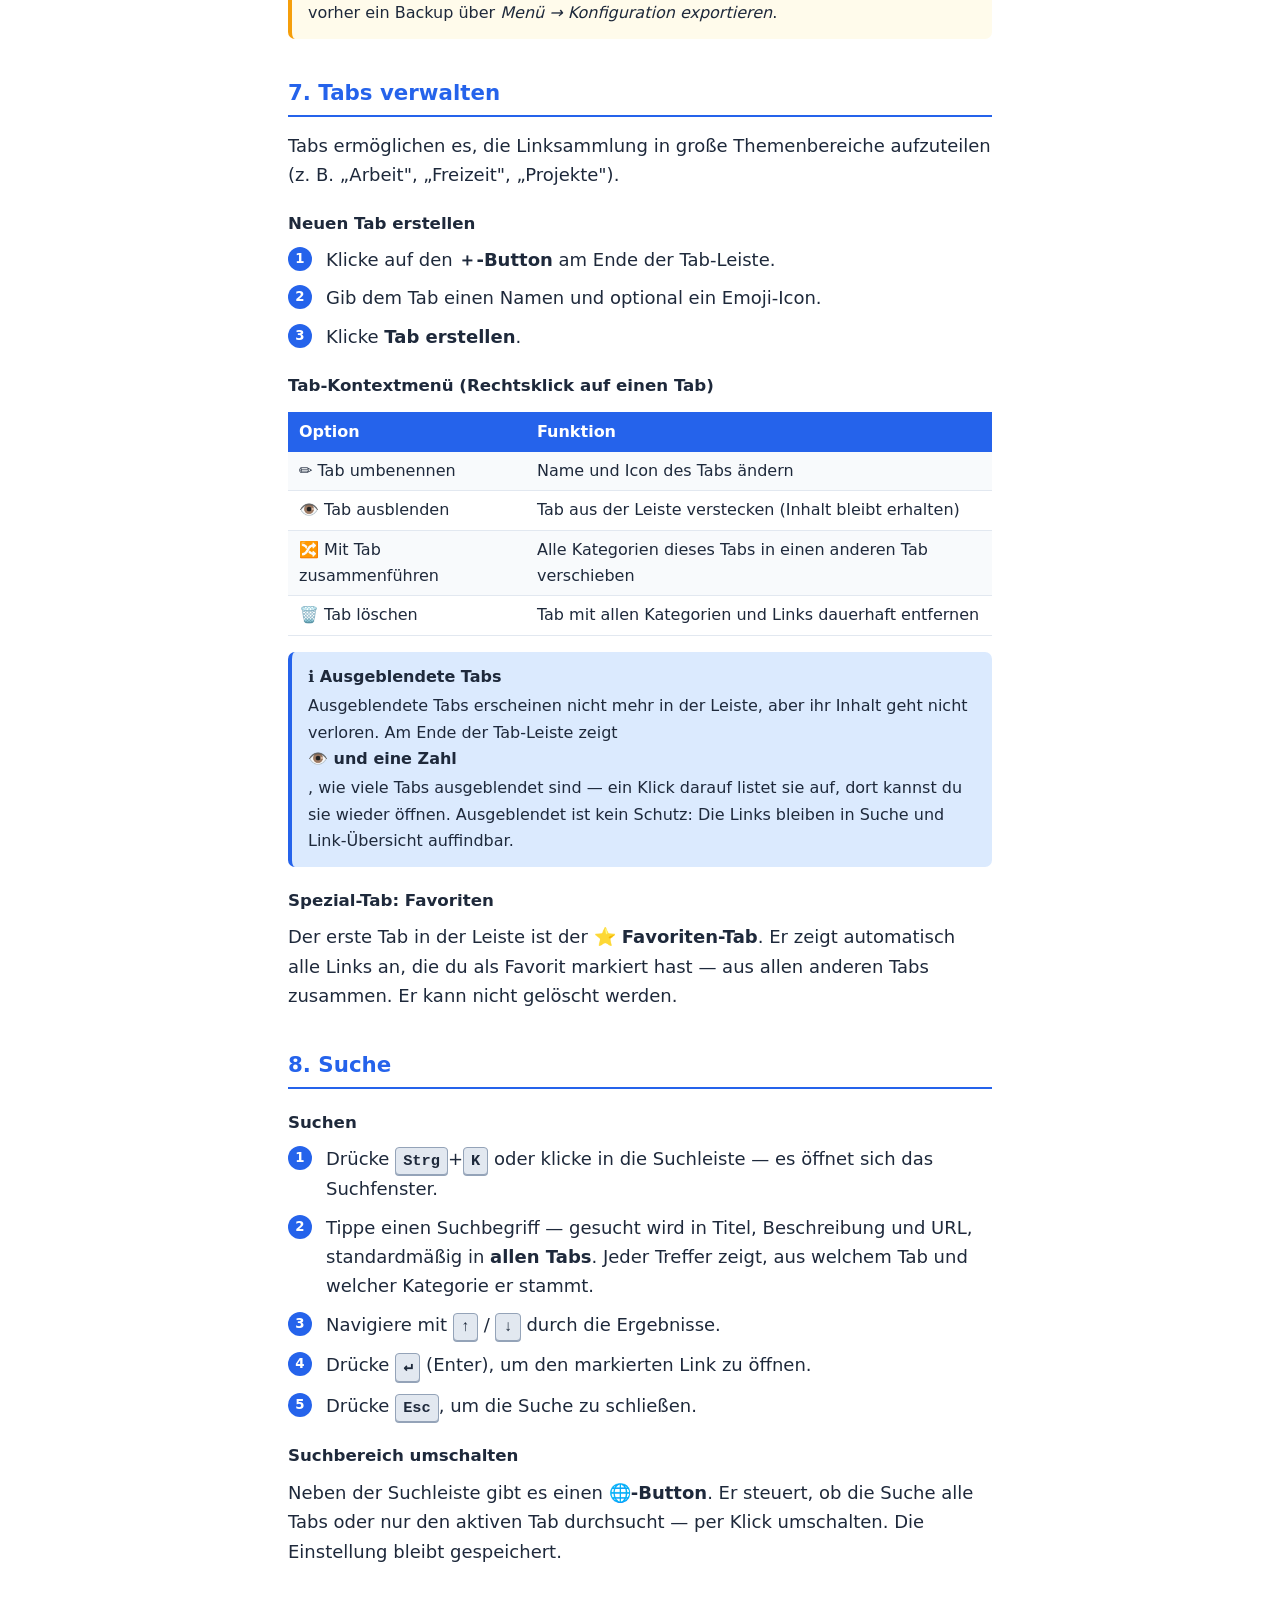
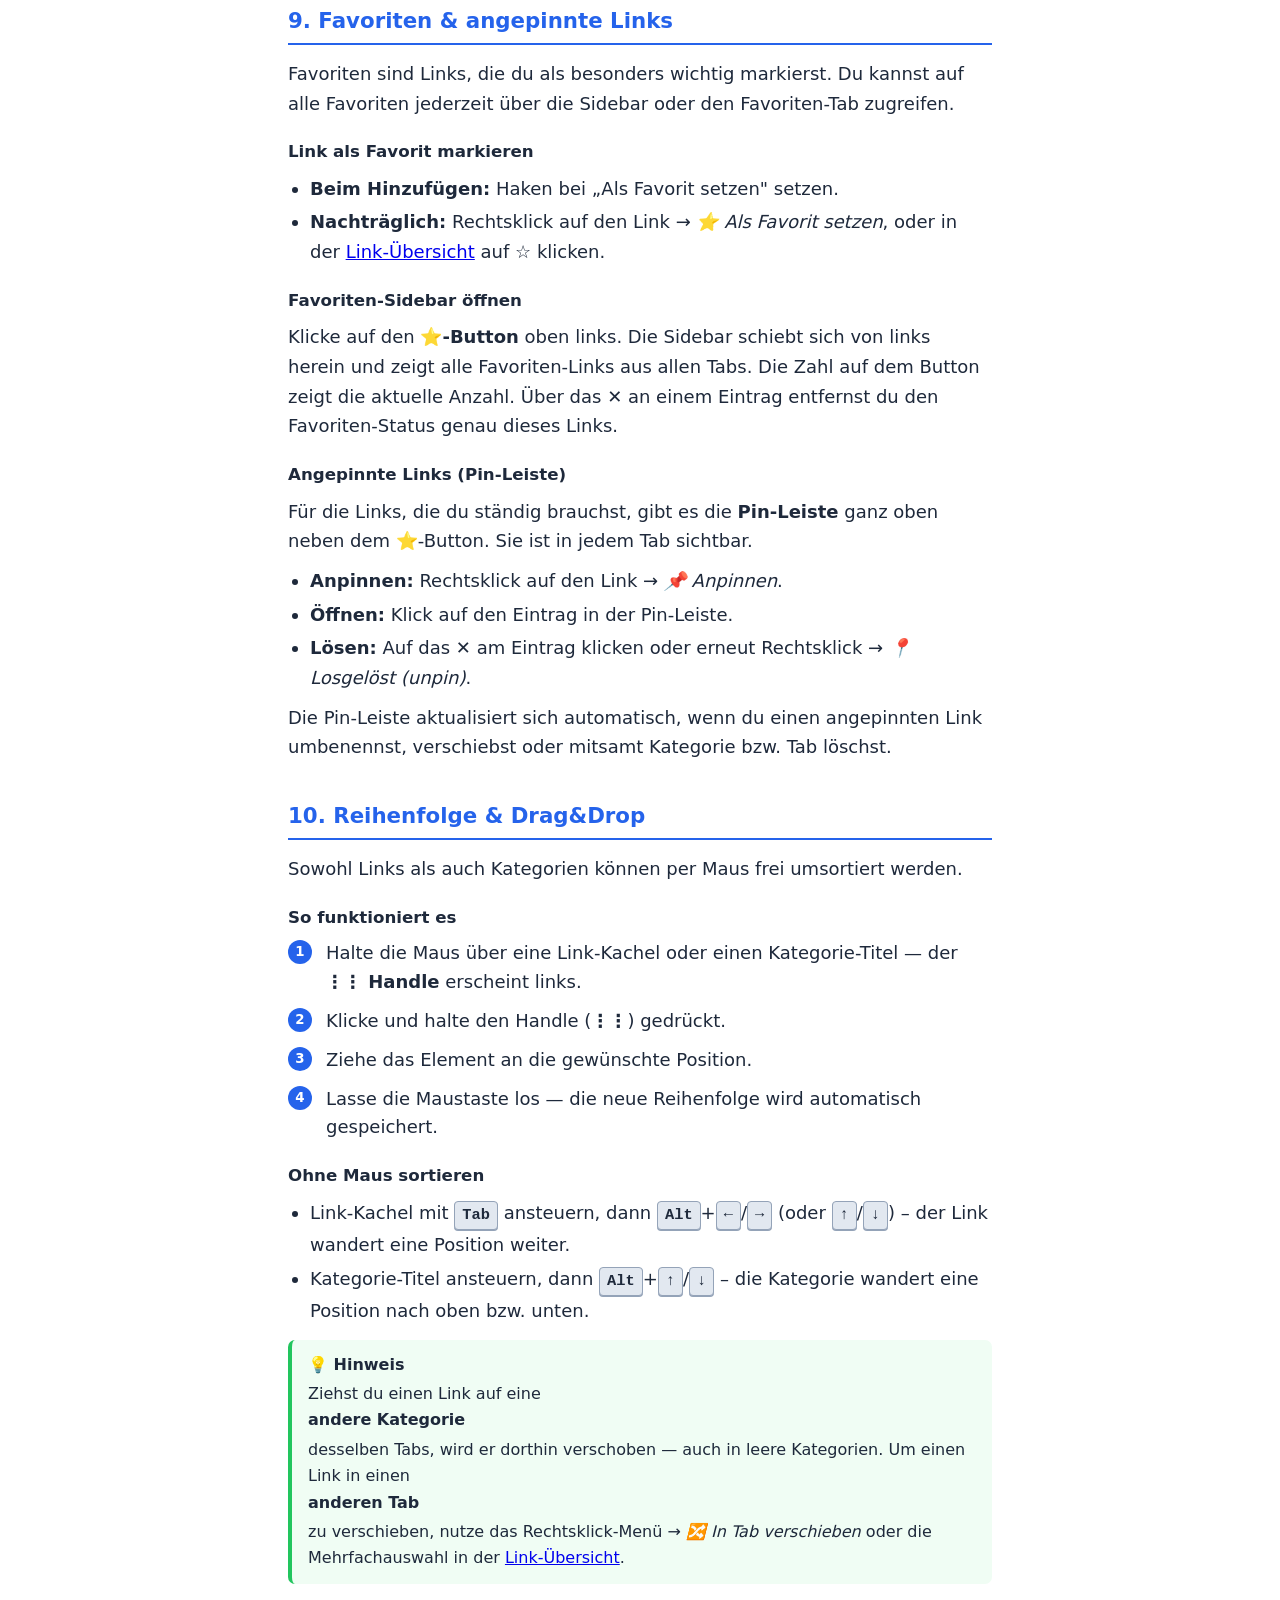
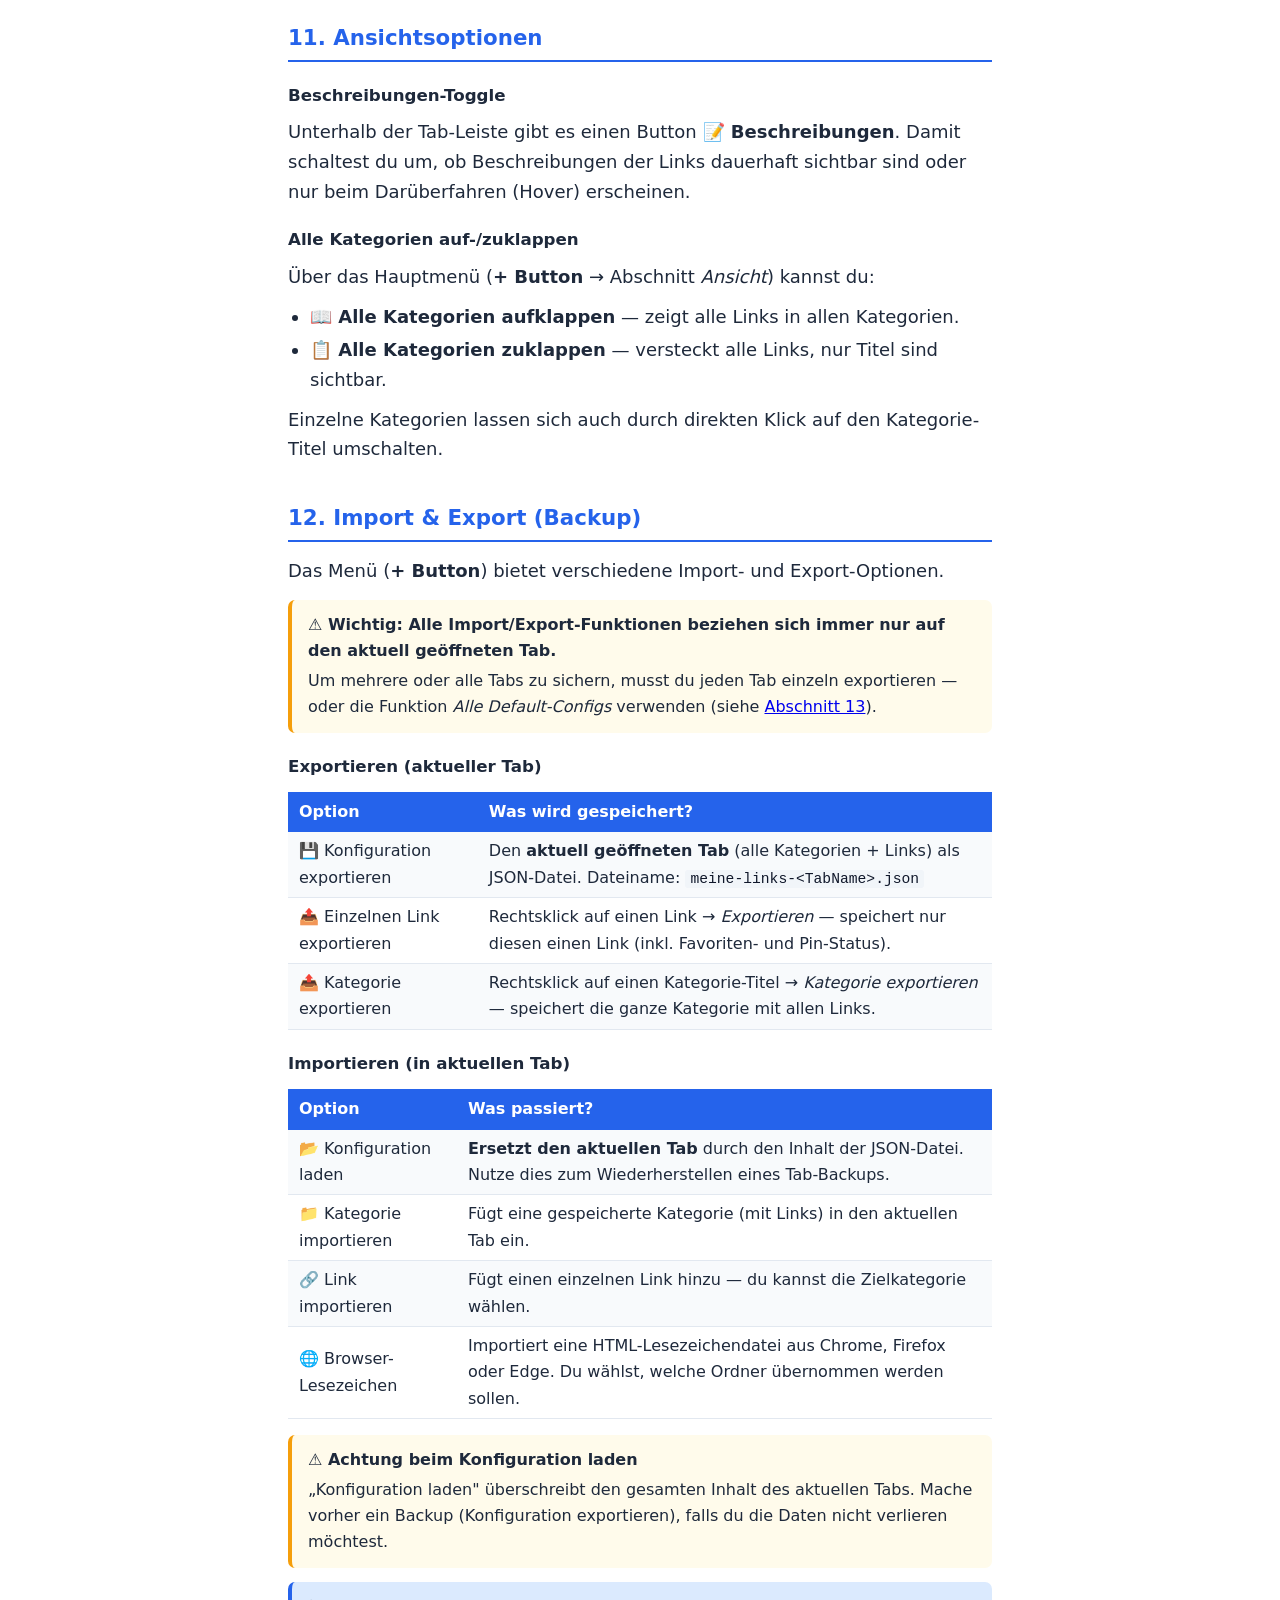
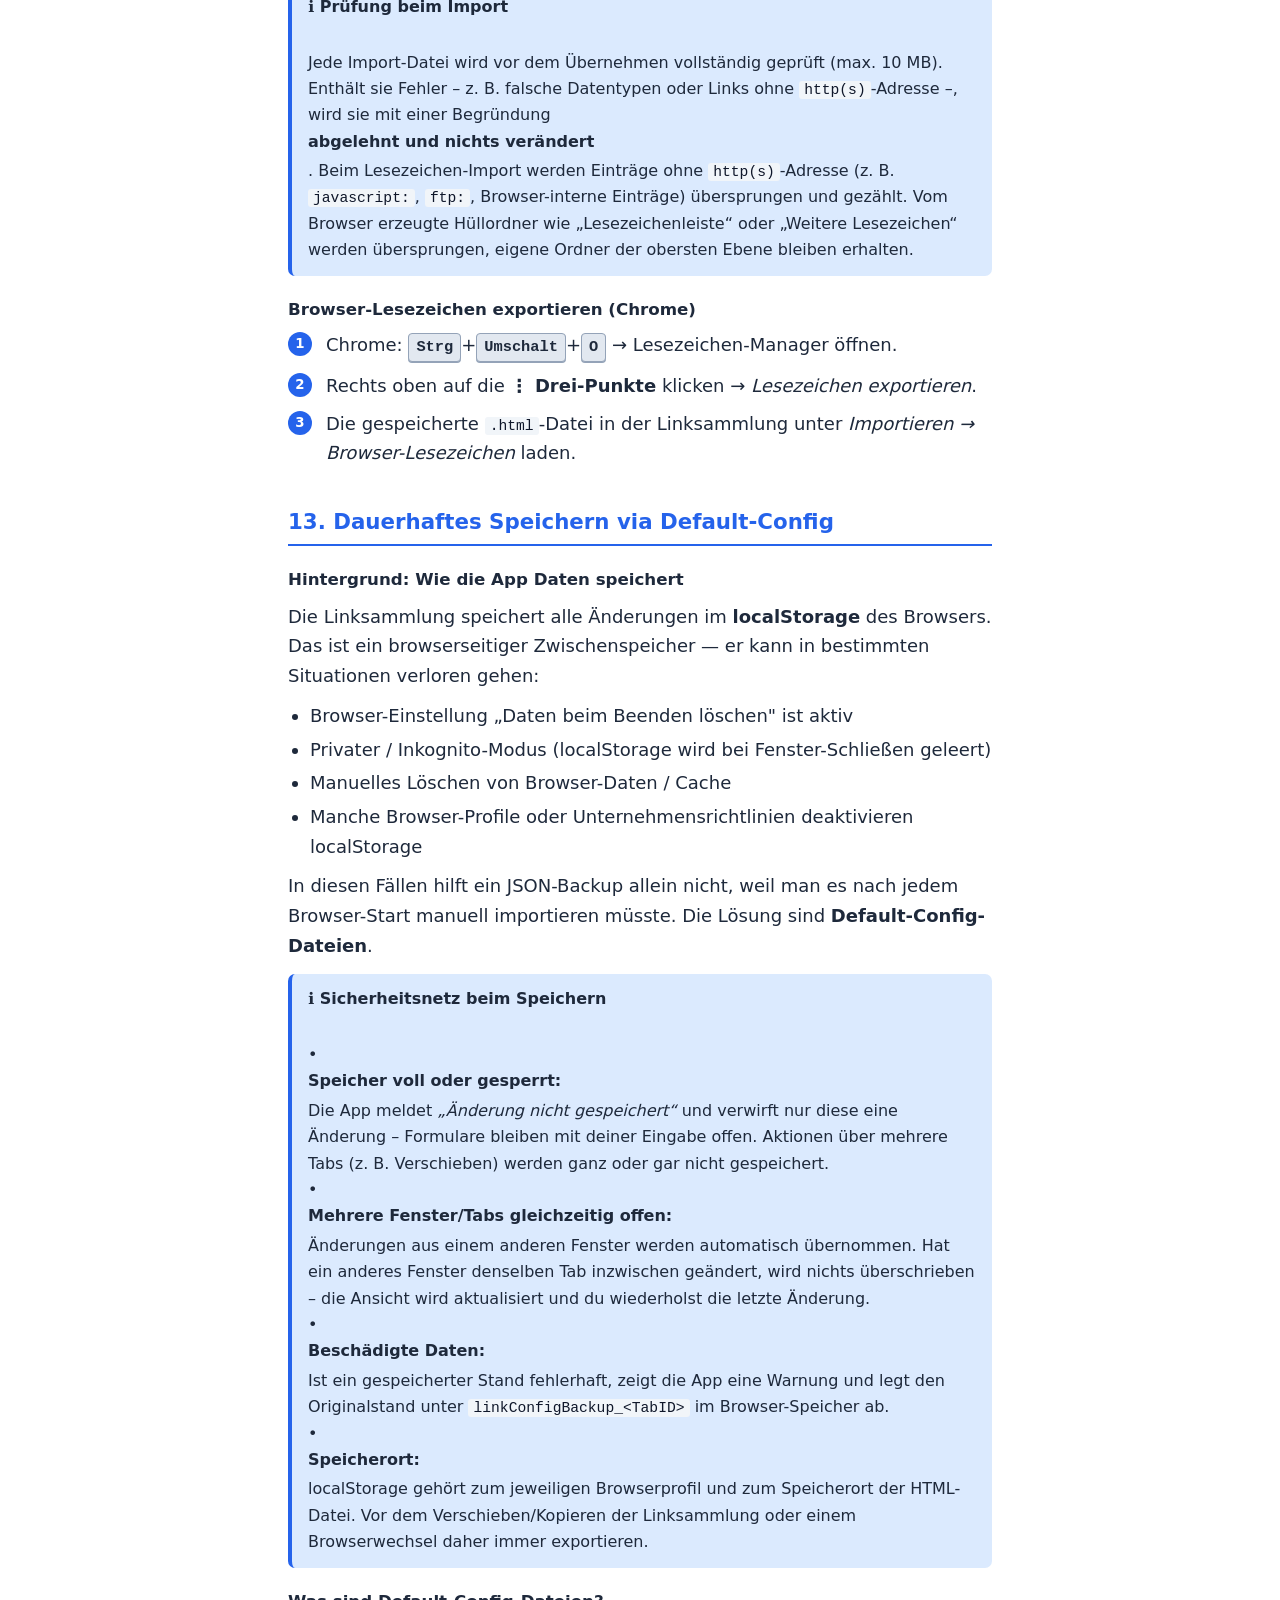
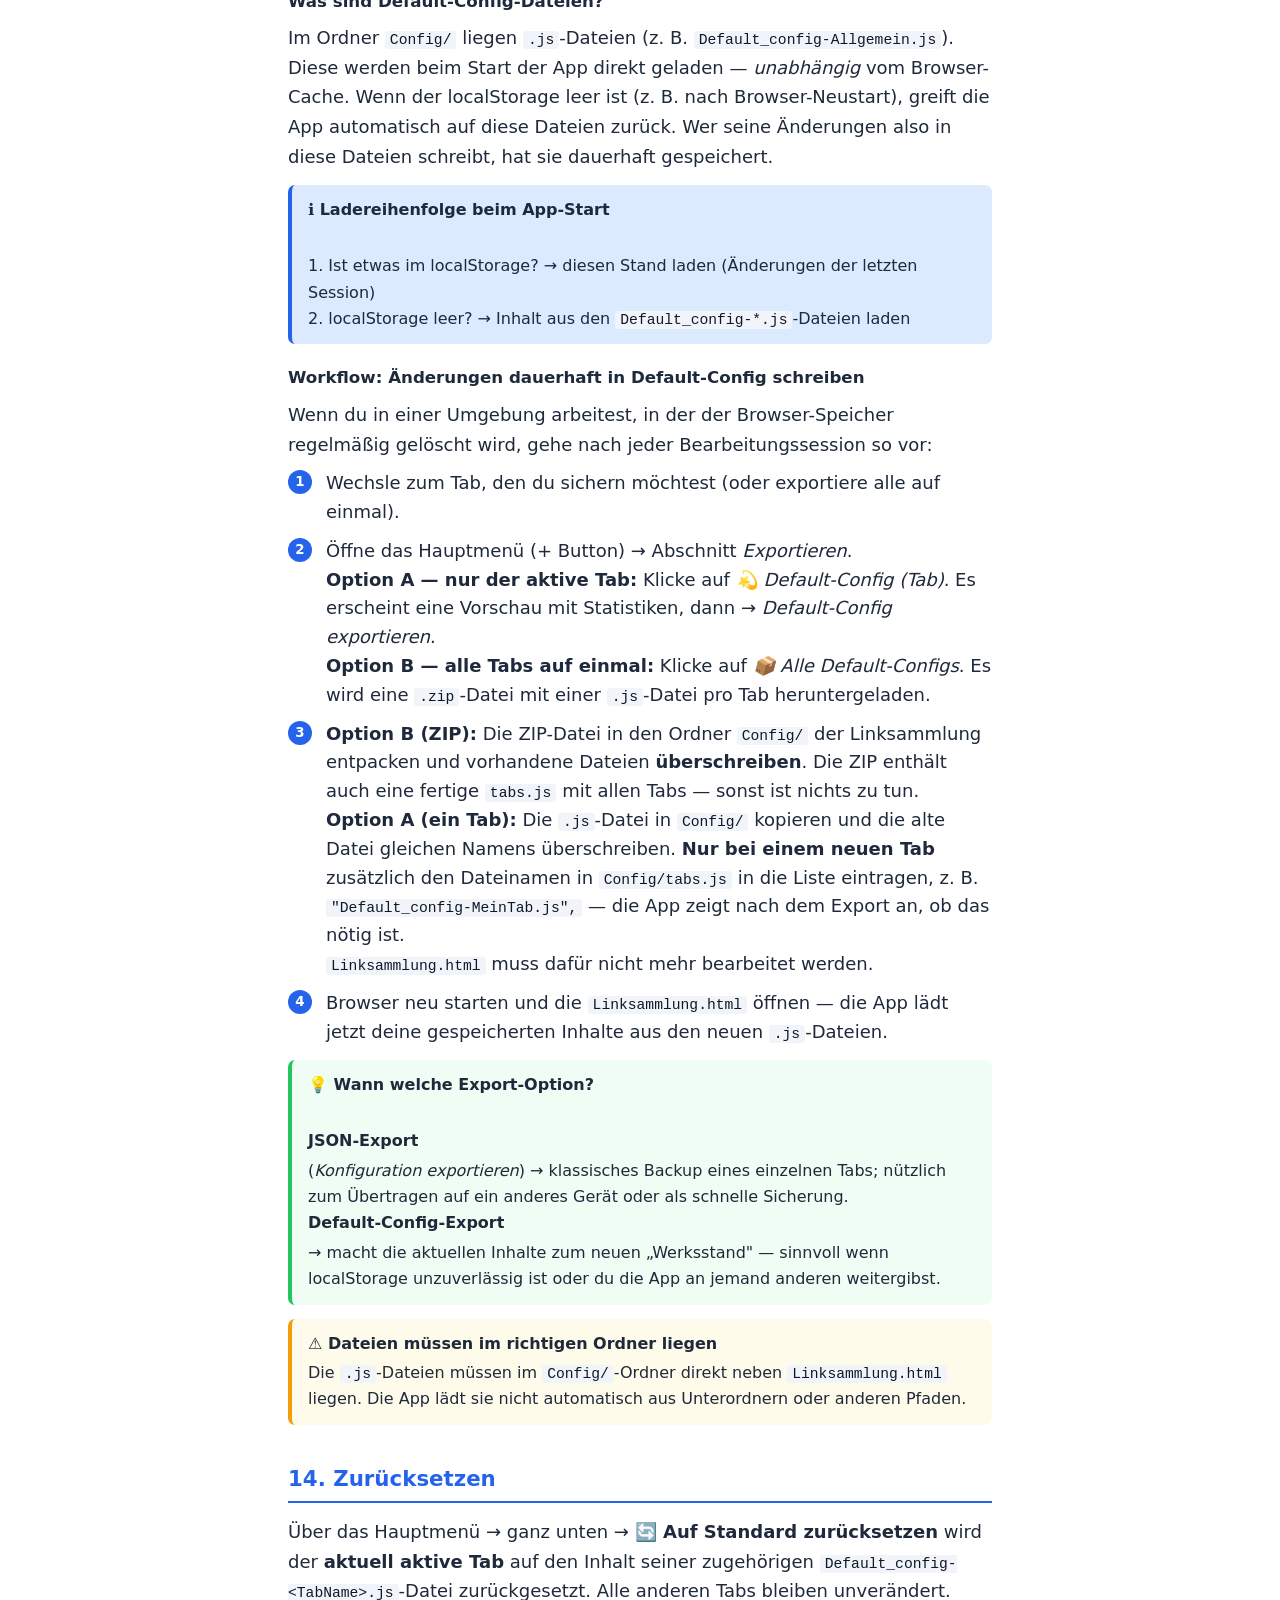
==== commit 717d7ebc: "Neu: Mittlere Maustaste öffnet Links im Hintergrund-Tab (v3.8.0) Link-Kacheln, Favoriten (Tab und Se" ====
--- a/Nutzeranleitung.html
+++ b/Nutzeranleitung.html
@@ -3,7 +3,7 @@
 <head>
     <meta charset="UTF-8">
     <meta name="viewport" content="width=device-width, initial-scale=1.0">
-    <title>Linksammlung v3.7 — Nutzeranleitung</title>
+    <title>Linksammlung v3.8 — Nutzeranleitung</title>
     <style>
         /* =============================================
            PRINT + SCREEN STYLES
@@ -233,7 +233,7 @@
             @page {
                 margin: 2cm 2.2cm 2.2cm 2.2cm;
                 @bottom-center {
-                    content: "Linksammlung v3.7 — Nutzeranleitung  |  Seite " counter(page);
+                    content: "Linksammlung v3.8 — Nutzeranleitung  |  Seite " counter(page);
                     font-size: 9pt;
                     color: #94a3b8;
                 }
@@ -269,7 +269,7 @@
     <div style="font-size: 48pt; margin-bottom: 12px;">🔗</div>
     <h1>Linksammlung</h1>
     <div class="subtitle">Deine persönliche Browser-Startseite für Links &amp; Lesezeichen</div>
-    <div class="version-badge">Version 3.7</div>
+    <div class="version-badge">Version 3.8</div>
     <div style="margin-top: 24px; font-size: 11pt; color: var(--muted);">
         Stand: Oktober 2026 &nbsp;·&nbsp; Nutzeranleitung
     </div>
@@ -450,6 +450,10 @@
 
 <ul>
     <li><strong>Linksklick</strong> auf eine Link-Kachel → öffnet die Seite in einem neuen Tab.</li>
+    <li><strong>Mittlere Maustaste</strong> (oder <kbd>Strg</kbd>+Klick) → öffnet die Seite <strong>im Hintergrund</strong>,
+        du bleibst in der Linksammlung — so wie bei jedem Link im Browser. <kbd>Umschalt</kbd>+Klick öffnet ein neues Fenster.
+        Das funktioniert überall: Kacheln, Favoriten, angepinnte Links, Suchtreffer und Link-Übersicht.
+        In der Suche bleibt das Suchfenster dabei offen, sodass du mehrere Treffer nacheinander öffnen kannst.</li>
     <li><strong>Per Tastatur:</strong> Kachel mit <kbd>Tab</kbd> ansteuern und <kbd>↵</kbd> drücken.</li>
     <li><strong>Angepinnte Links</strong> öffnest du mit einem Klick direkt in der Pin-Leiste oben — egal, welcher Tab gerade aktiv ist.</li>
     <li><strong>Beschreibung</strong> — erscheint entweder immer oder nur beim Hover (einstellbar, siehe <a href="#ansicht">Abschnitt 11</a>).</li>
@@ -958,6 +962,7 @@
     <tr><td><kbd>Esc</kbd></td><td>Obersten Dialog schließen, sonst Suche / Menü schließen</td></tr>
     <tr><td><kbd>Tab</kbd> / <kbd>Umschalt</kbd>+<kbd>Tab</kbd></td><td>Links, Kategorie-Titel und Bedienelemente nacheinander ansteuern (in Dialogen bleibt der Fokus im Dialog)</td></tr>
     <tr><td><kbd>↵</kbd> auf einem Link</td><td>Link öffnen</td></tr>
+    <tr><td>Mittlere Maustaste / <kbd>Strg</kbd>+Klick auf einen Link</td><td>Link im Hintergrund-Tab öffnen</td></tr>
     <tr><td><kbd>↵</kbd> / <kbd>Leertaste</kbd> auf einem Kategorie-Titel</td><td>Kategorie auf-/zuklappen</td></tr>
     <tr><td>Kontextmenü-Taste oder <kbd>Umschalt</kbd>+<kbd>F10</kbd></td><td>Rechtsklick-Menü für Link, Kategorie oder Tab öffnen; im Menü mit <kbd>↑</kbd>/<kbd>↓</kbd> wählen, <kbd>↵</kbd> ausführen</td></tr>
     <tr><td><kbd>Alt</kbd>+Pfeiltasten</td><td>Link bzw. Kategorie verschieben (siehe <a href="#sortieren">Abschnitt 10</a>)</td></tr>
@@ -989,7 +994,7 @@
      FOOTER
      ============================================= -->
 <div class="footer">
-    Linksammlung v3.7 &nbsp;·&nbsp; Nutzeranleitung &nbsp;·&nbsp; Oktober 2026
+    Linksammlung v3.8 &nbsp;·&nbsp; Nutzeranleitung &nbsp;·&nbsp; Oktober 2026
 </div>
 
 </body>
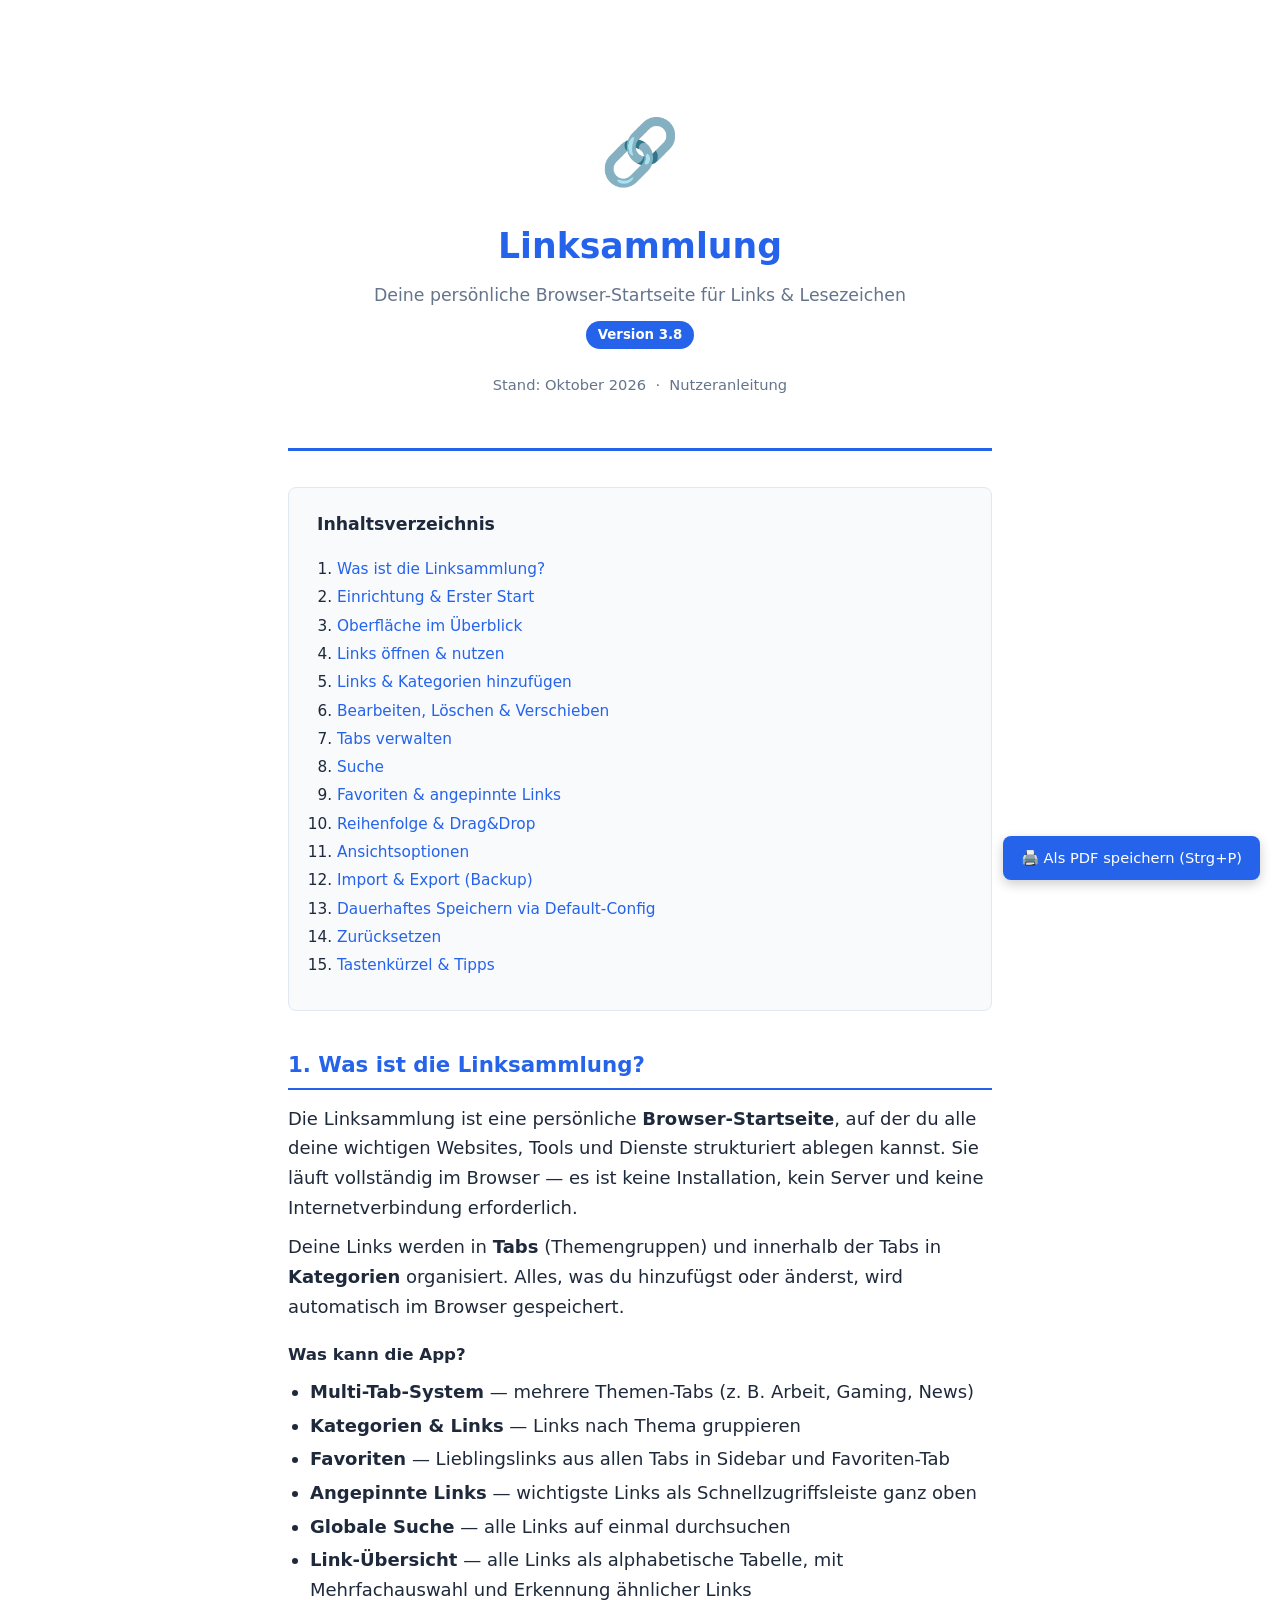
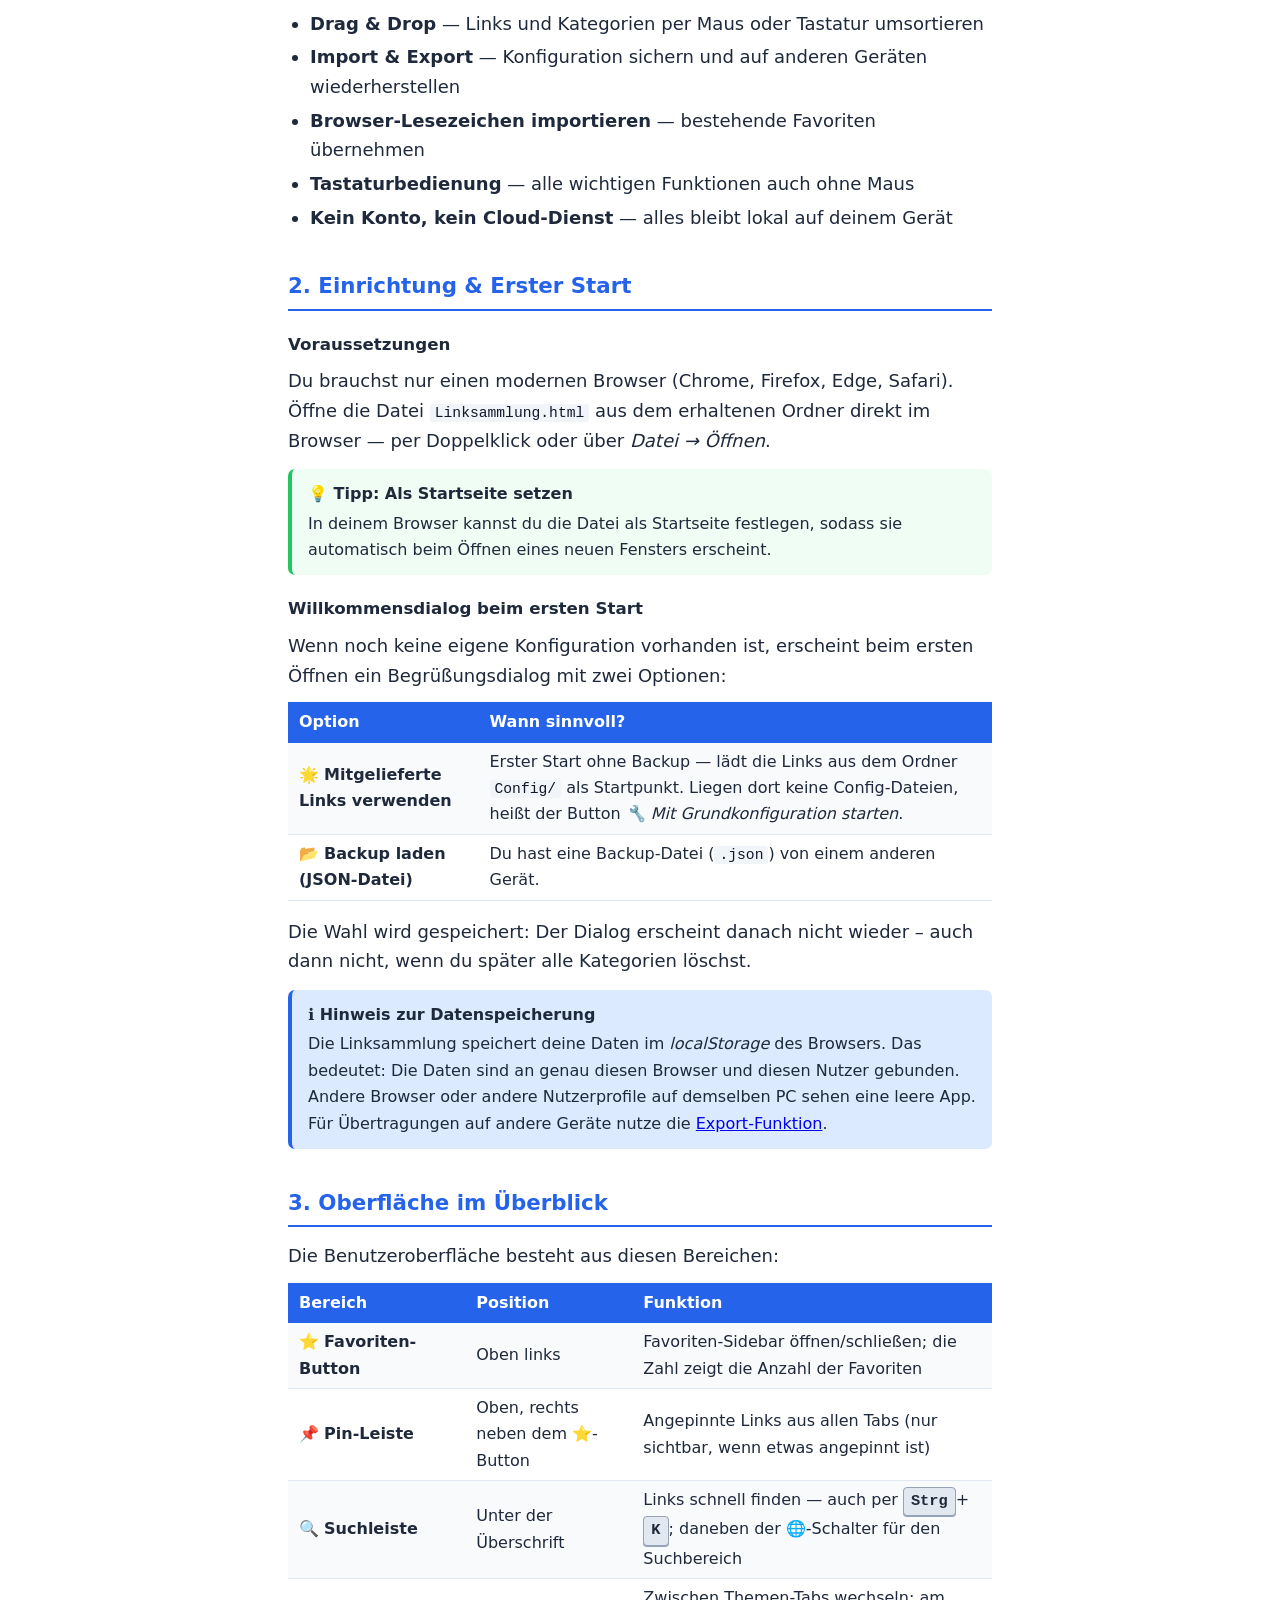
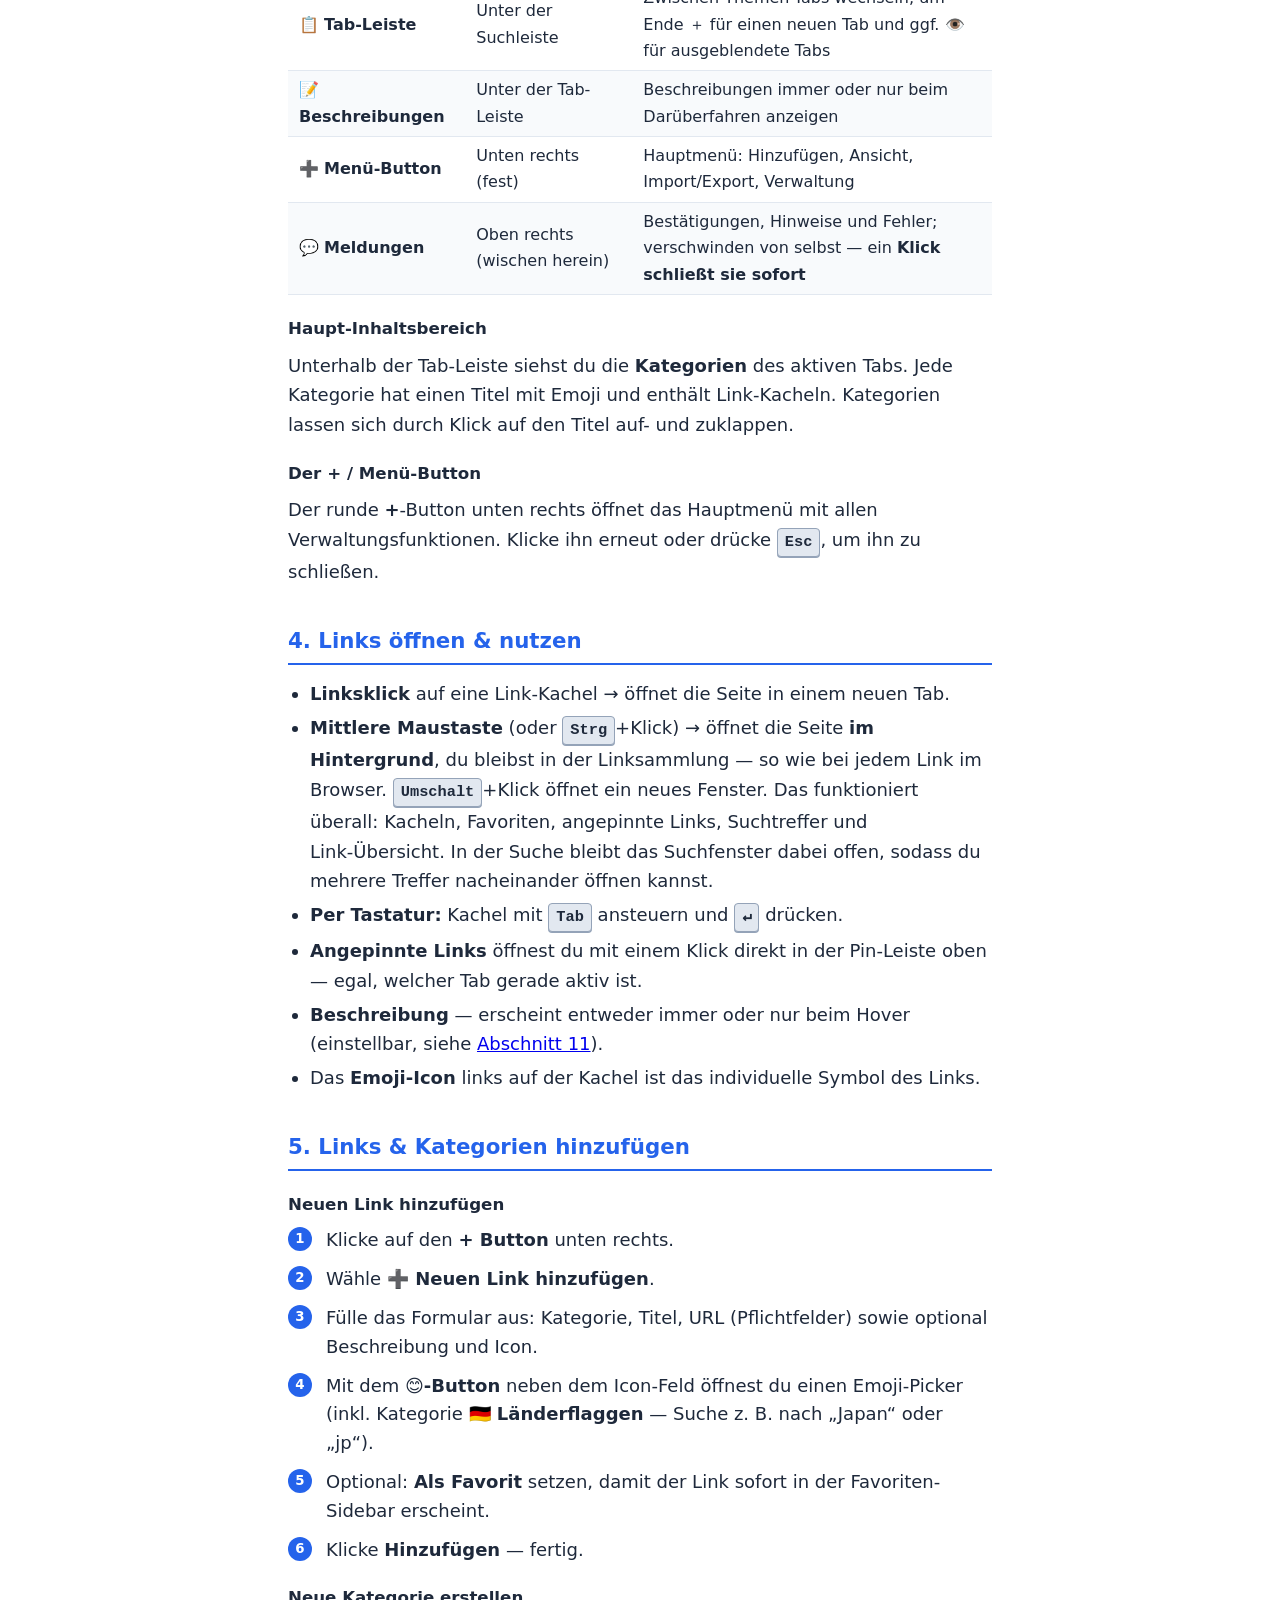
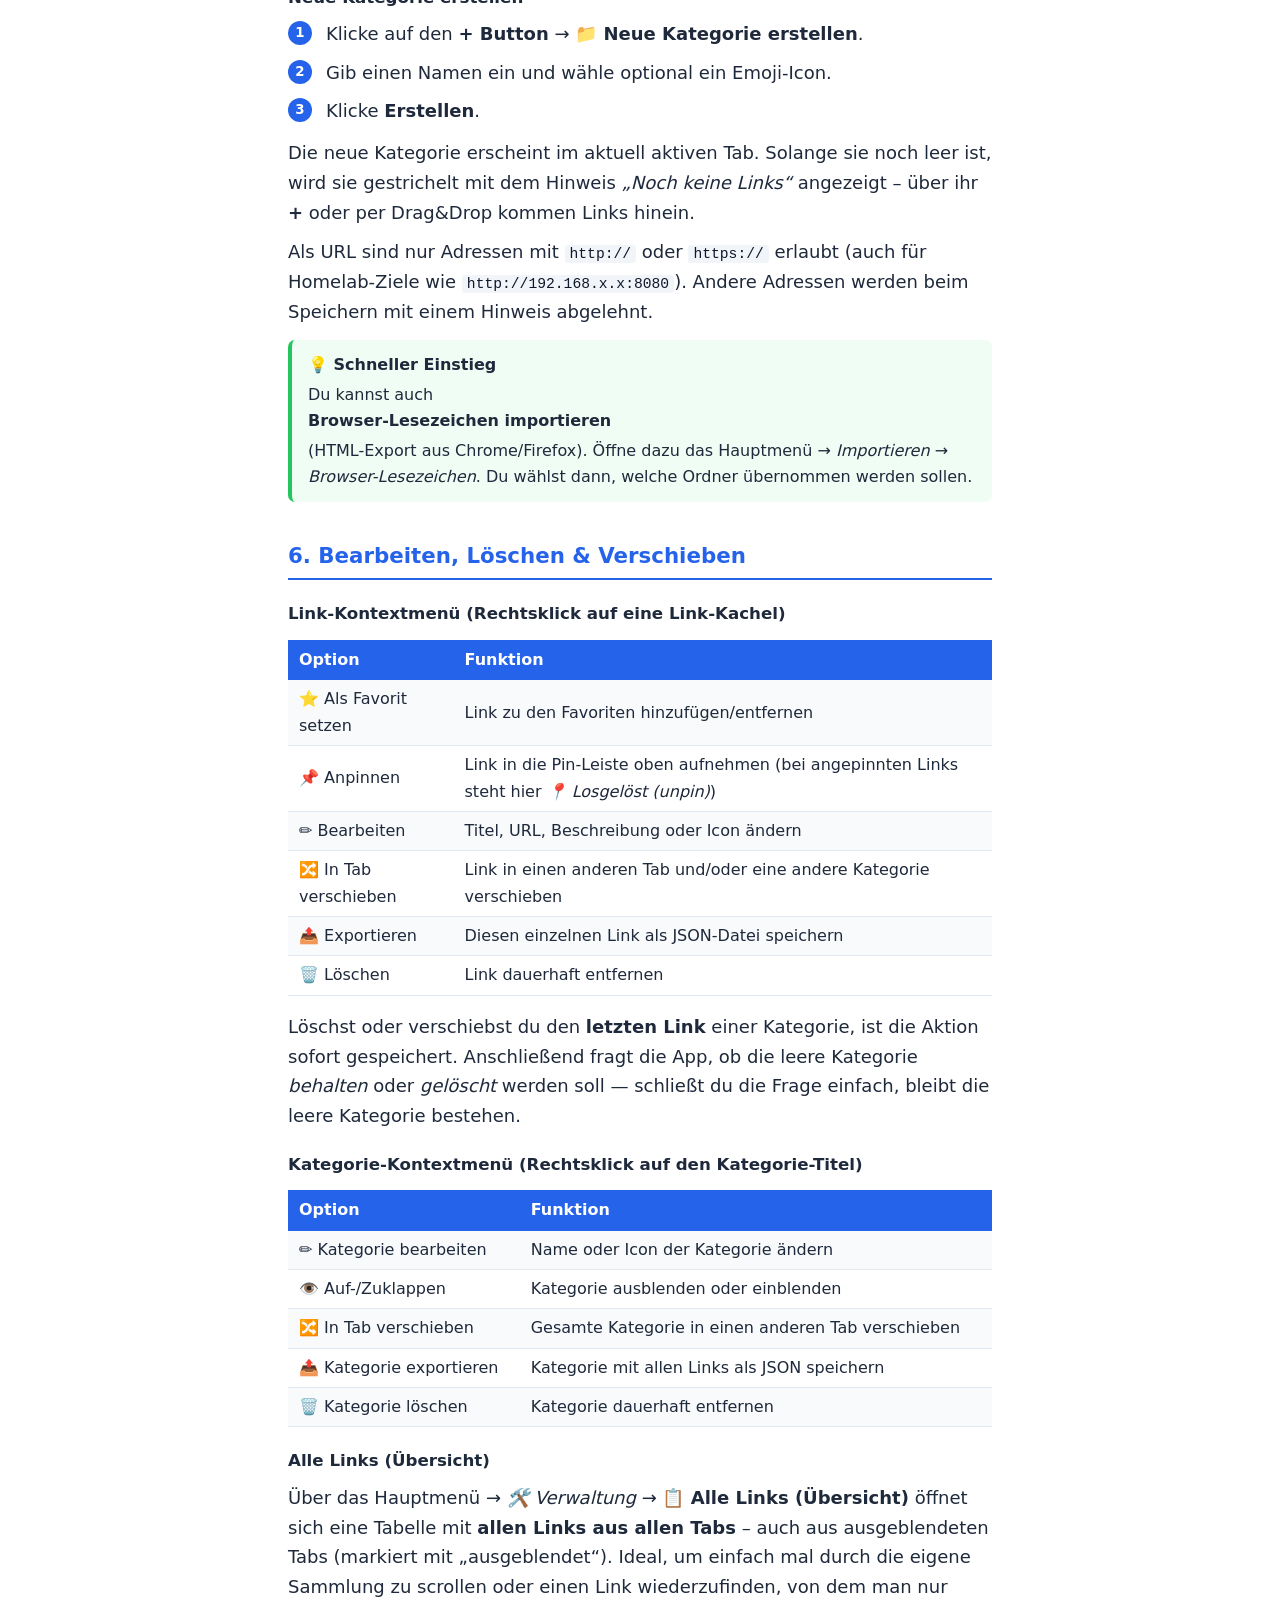
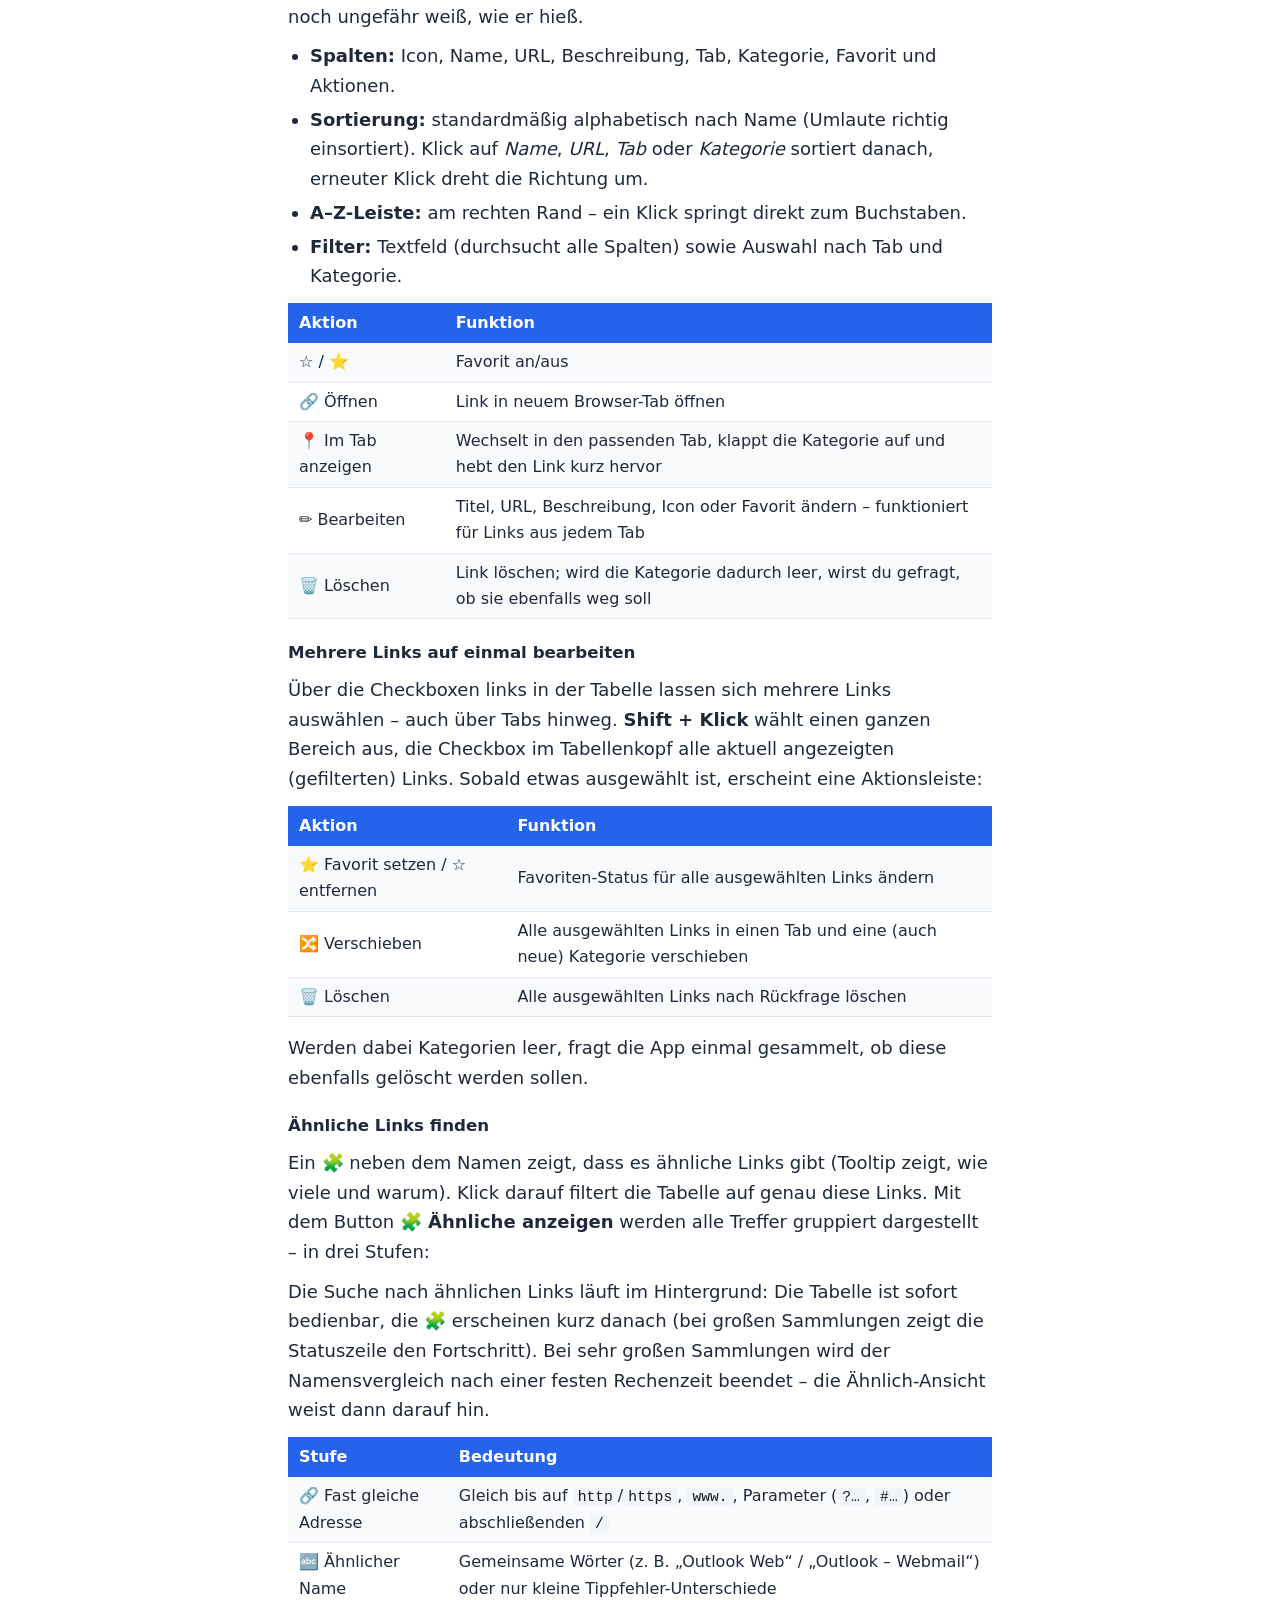
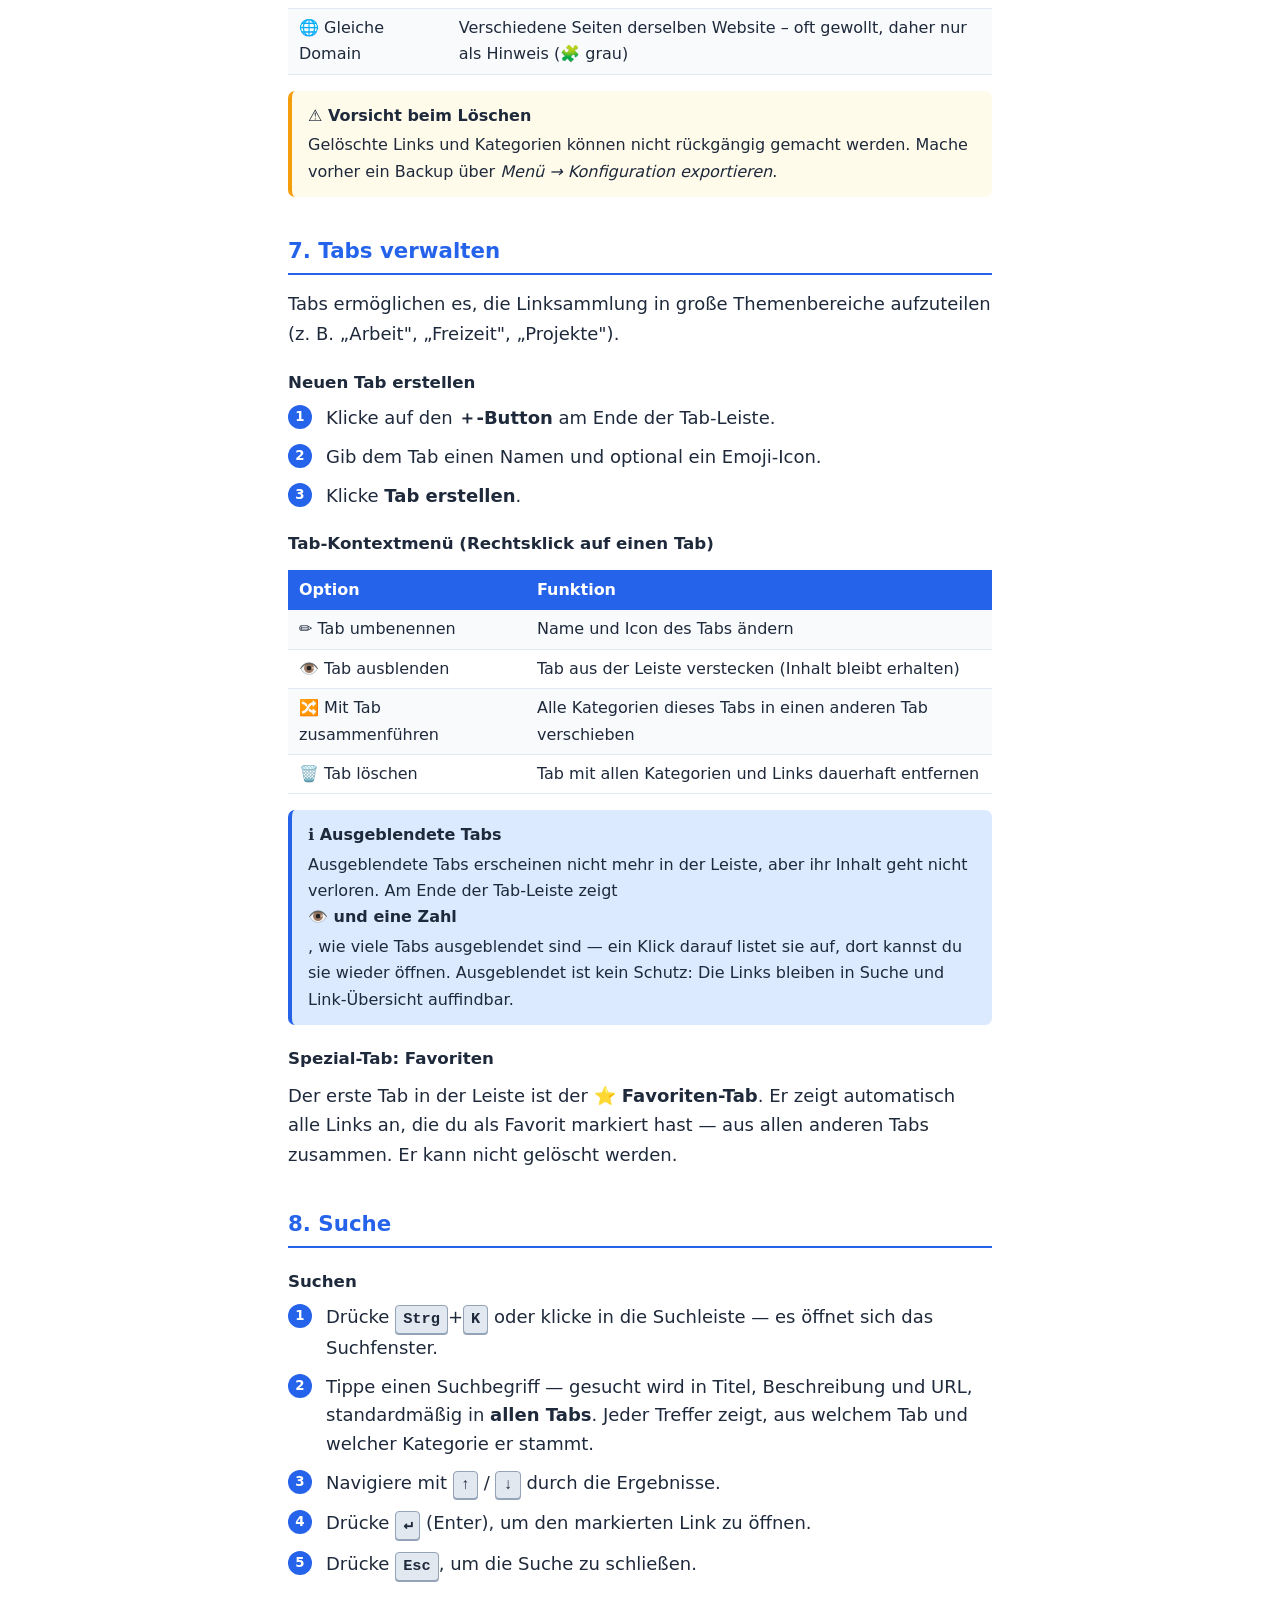
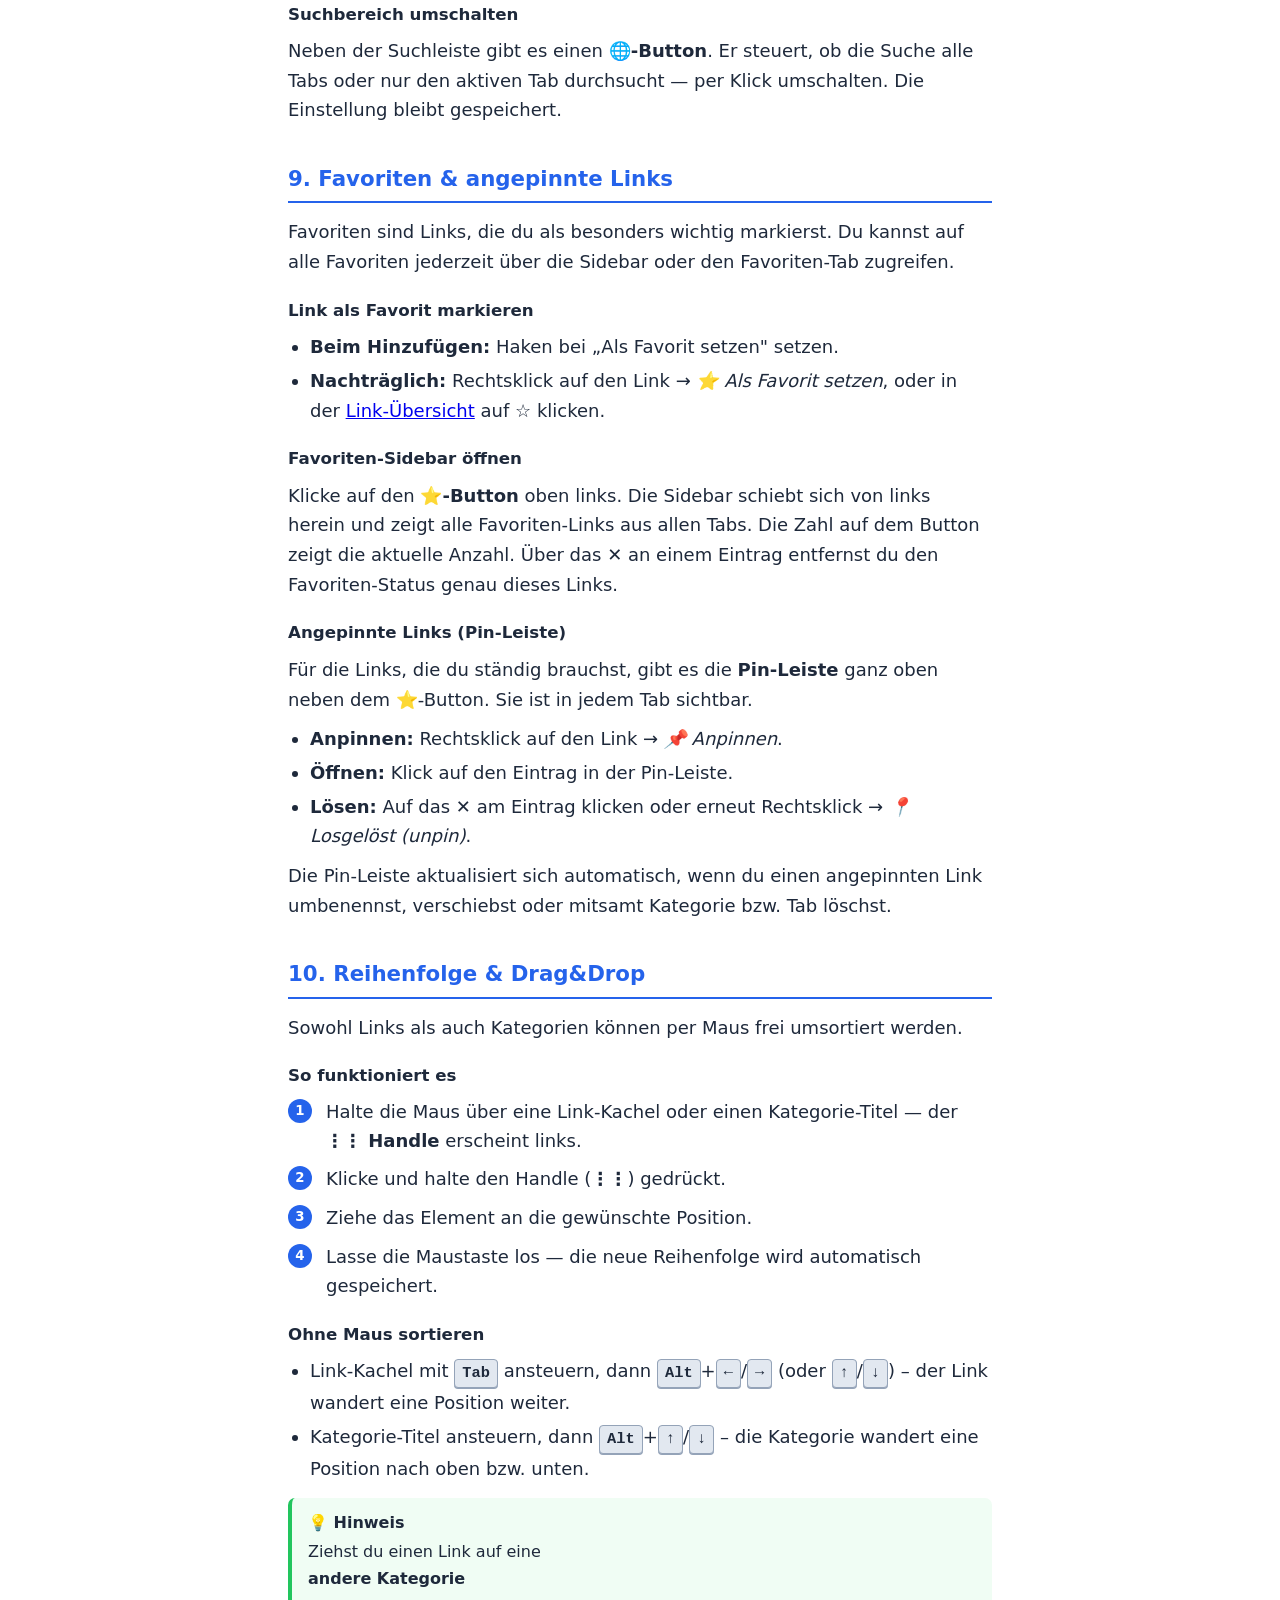
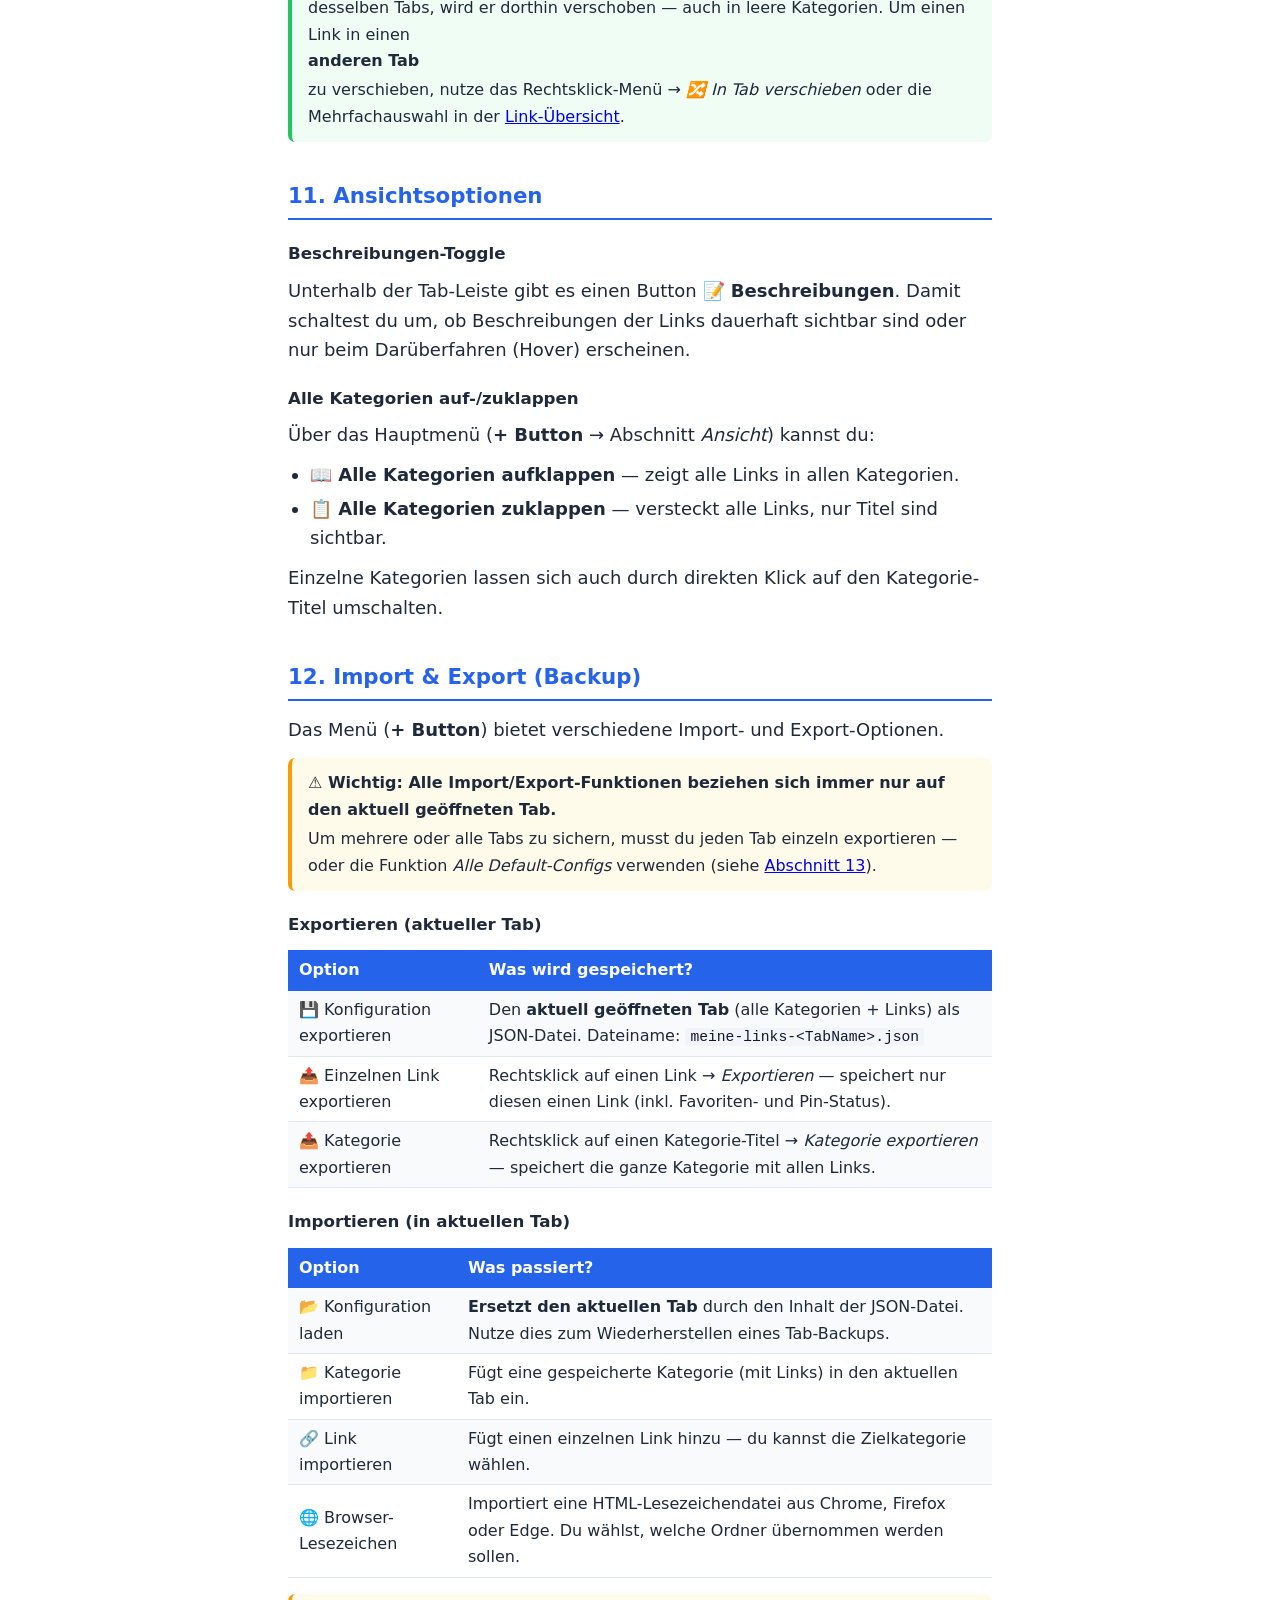
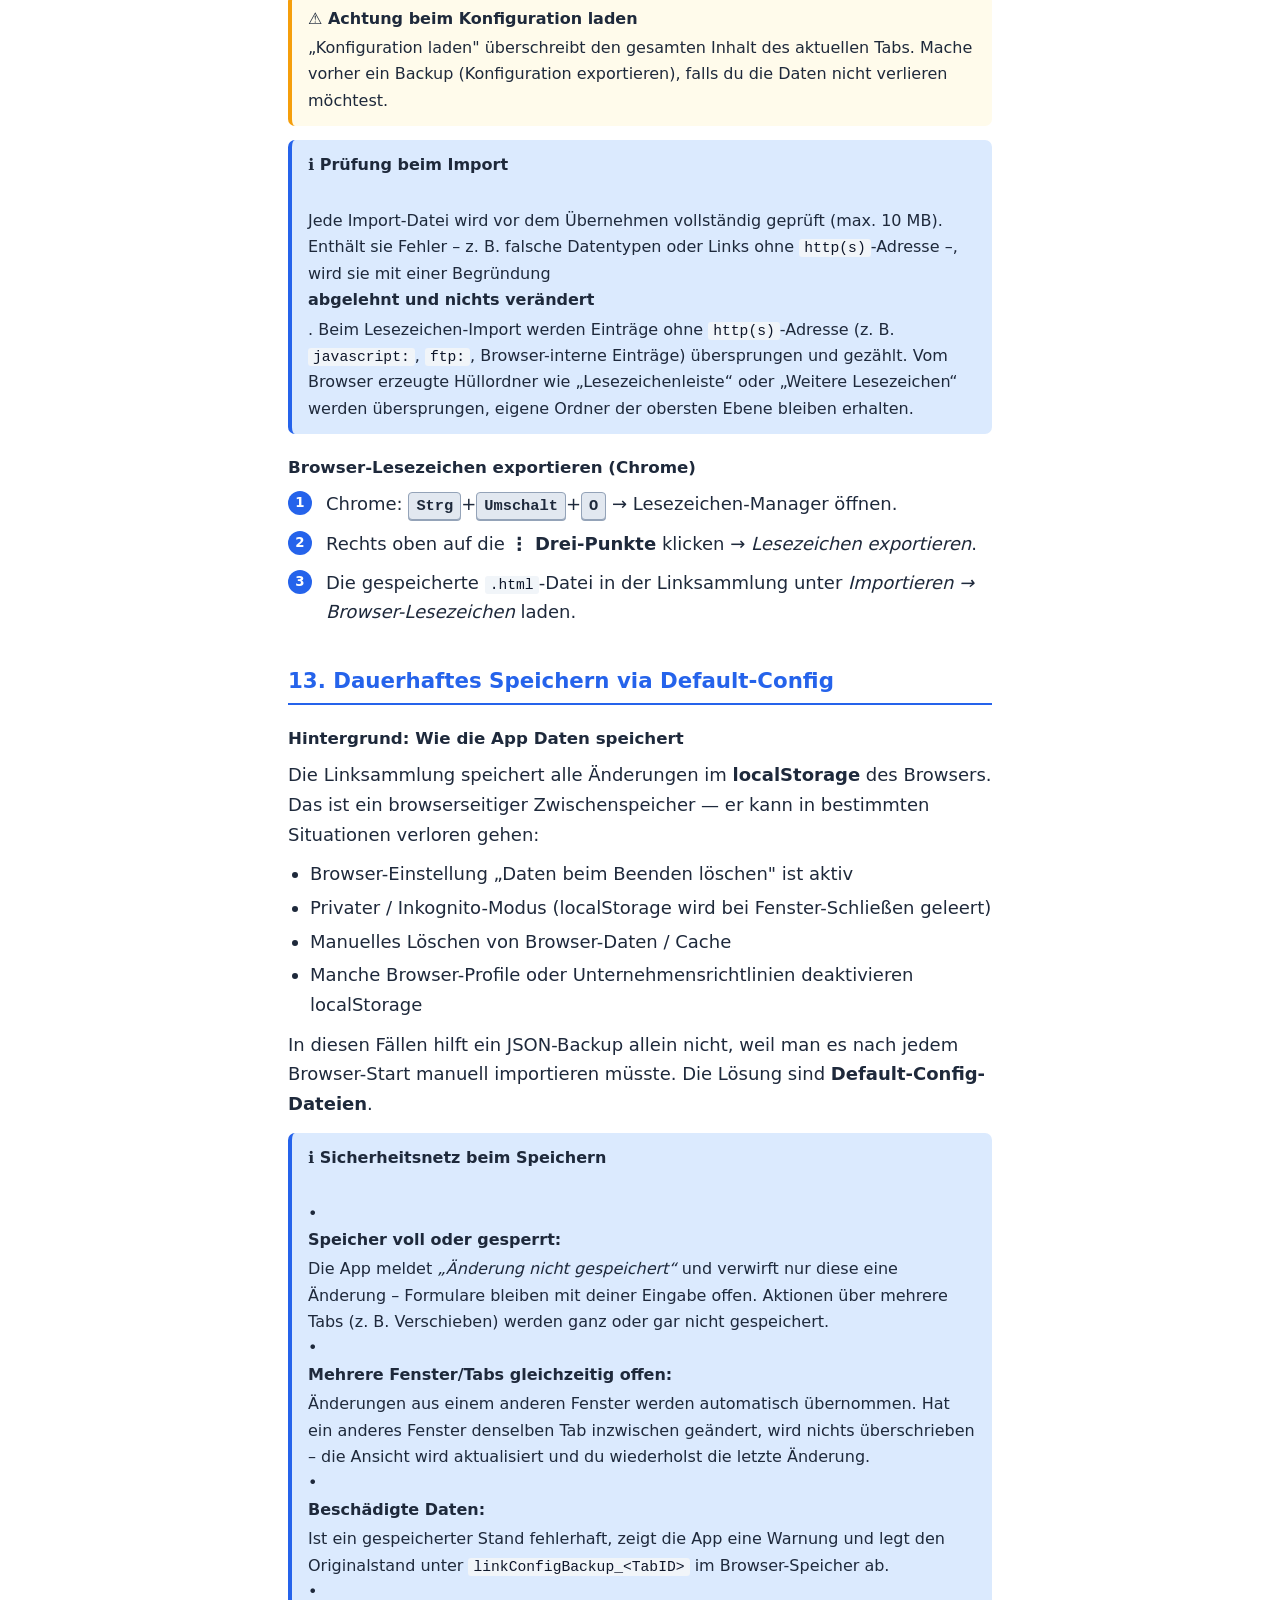
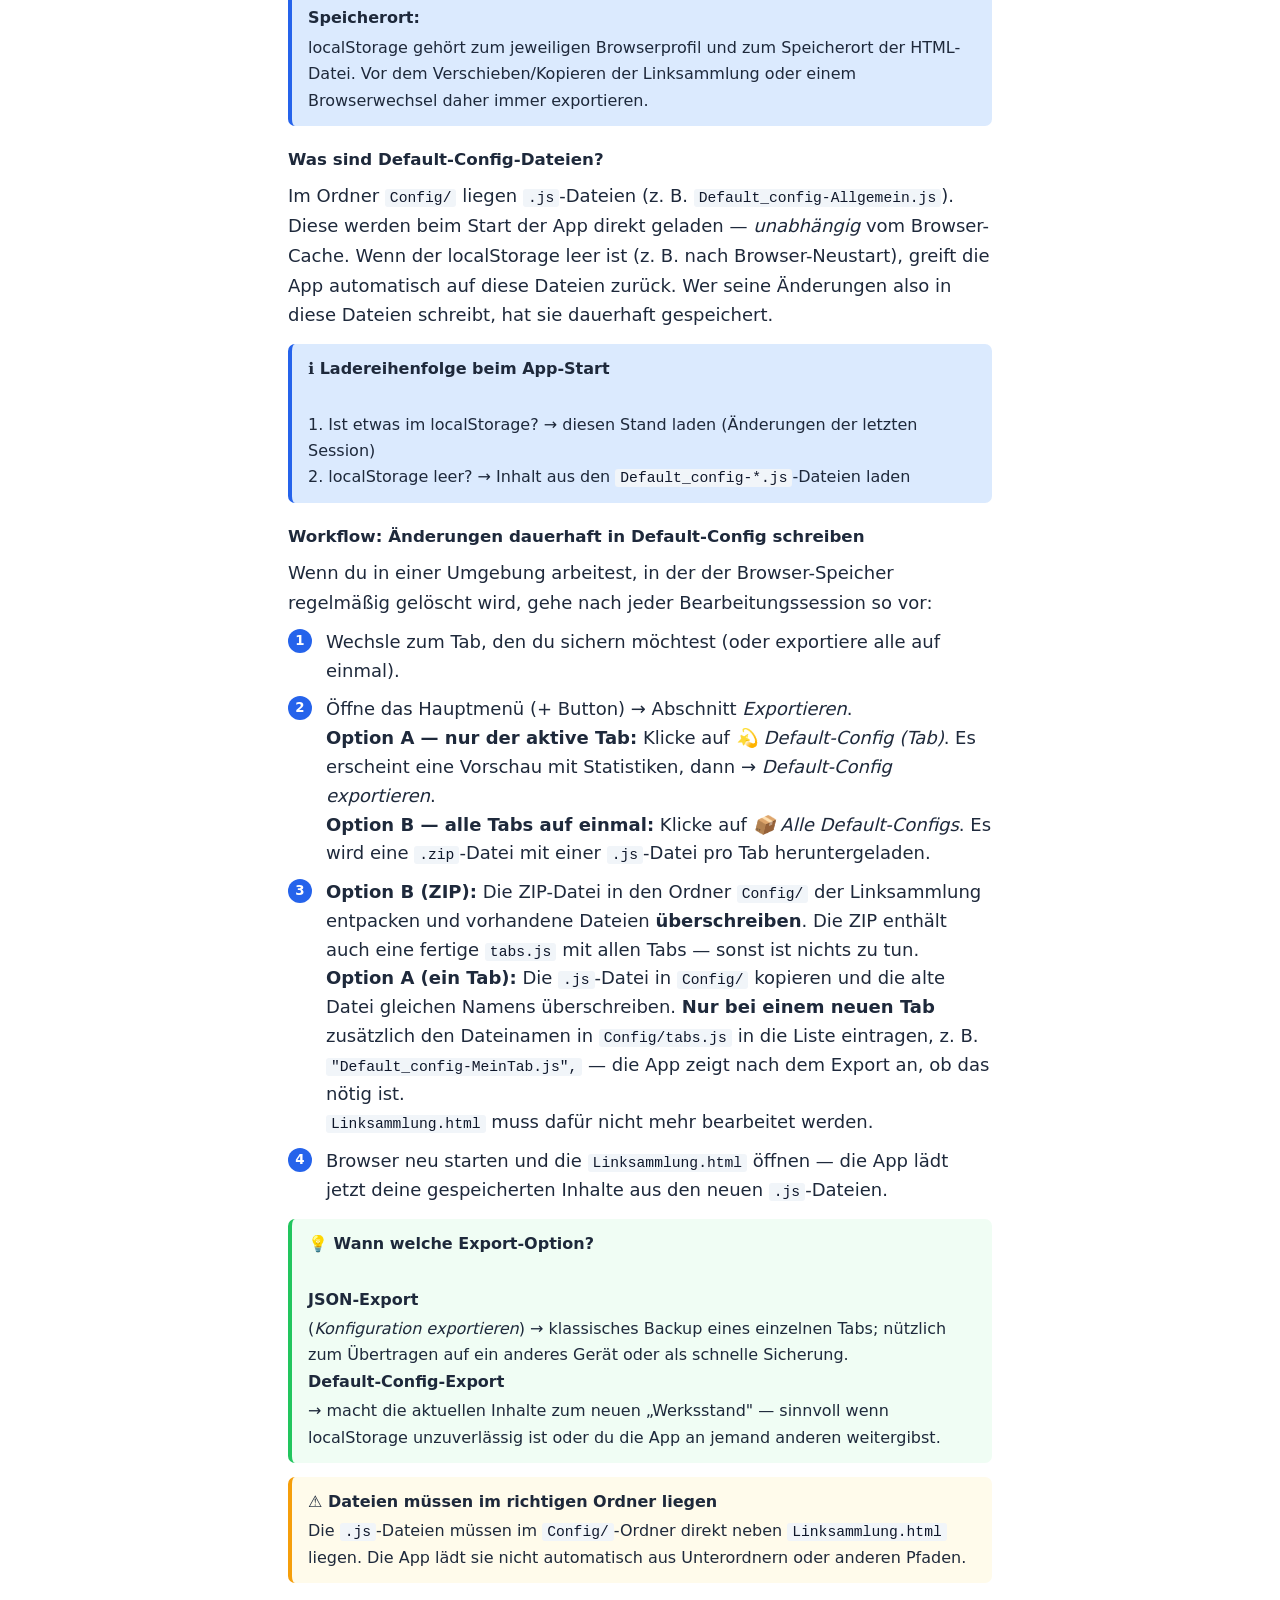
==== commit cdda7a23: "Fix: Link-Übersicht gegen rechenintensive Sammlungen gehärtet (v3.8.1) Behebt SEC-01 aus dem Securit" ====
--- a/Nutzeranleitung.html
+++ b/Nutzeranleitung.html
@@ -566,6 +566,9 @@
 <p>Ein 🧩 neben dem Namen zeigt, dass es ähnliche Links gibt (Tooltip zeigt, wie viele und warum).
    Klick darauf filtert die Tabelle auf genau diese Links. Mit dem Button <strong>🧩 Ähnliche anzeigen</strong>
    werden alle Treffer gruppiert dargestellt – in drei Stufen:</p>
+<p>Die Suche nach ähnlichen Links läuft im Hintergrund: Die Tabelle ist sofort bedienbar, die 🧩 erscheinen
+   kurz danach (bei großen Sammlungen zeigt die Statuszeile den Fortschritt). Bei sehr großen Sammlungen wird
+   der Namensvergleich nach einer festen Rechenzeit beendet – die Ähnlich-Ansicht weist dann darauf hin.</p>
 <table>
     <tr><th>Stufe</th><th>Bedeutung</th></tr>
     <tr><td>🔗 Fast gleiche Adresse</td><td>Gleich bis auf <code>http</code>/<code>https</code>, <code>www.</code>, Parameter (<code>?…</code>, <code>#…</code>) oder abschließenden <code>/</code></td></tr>
